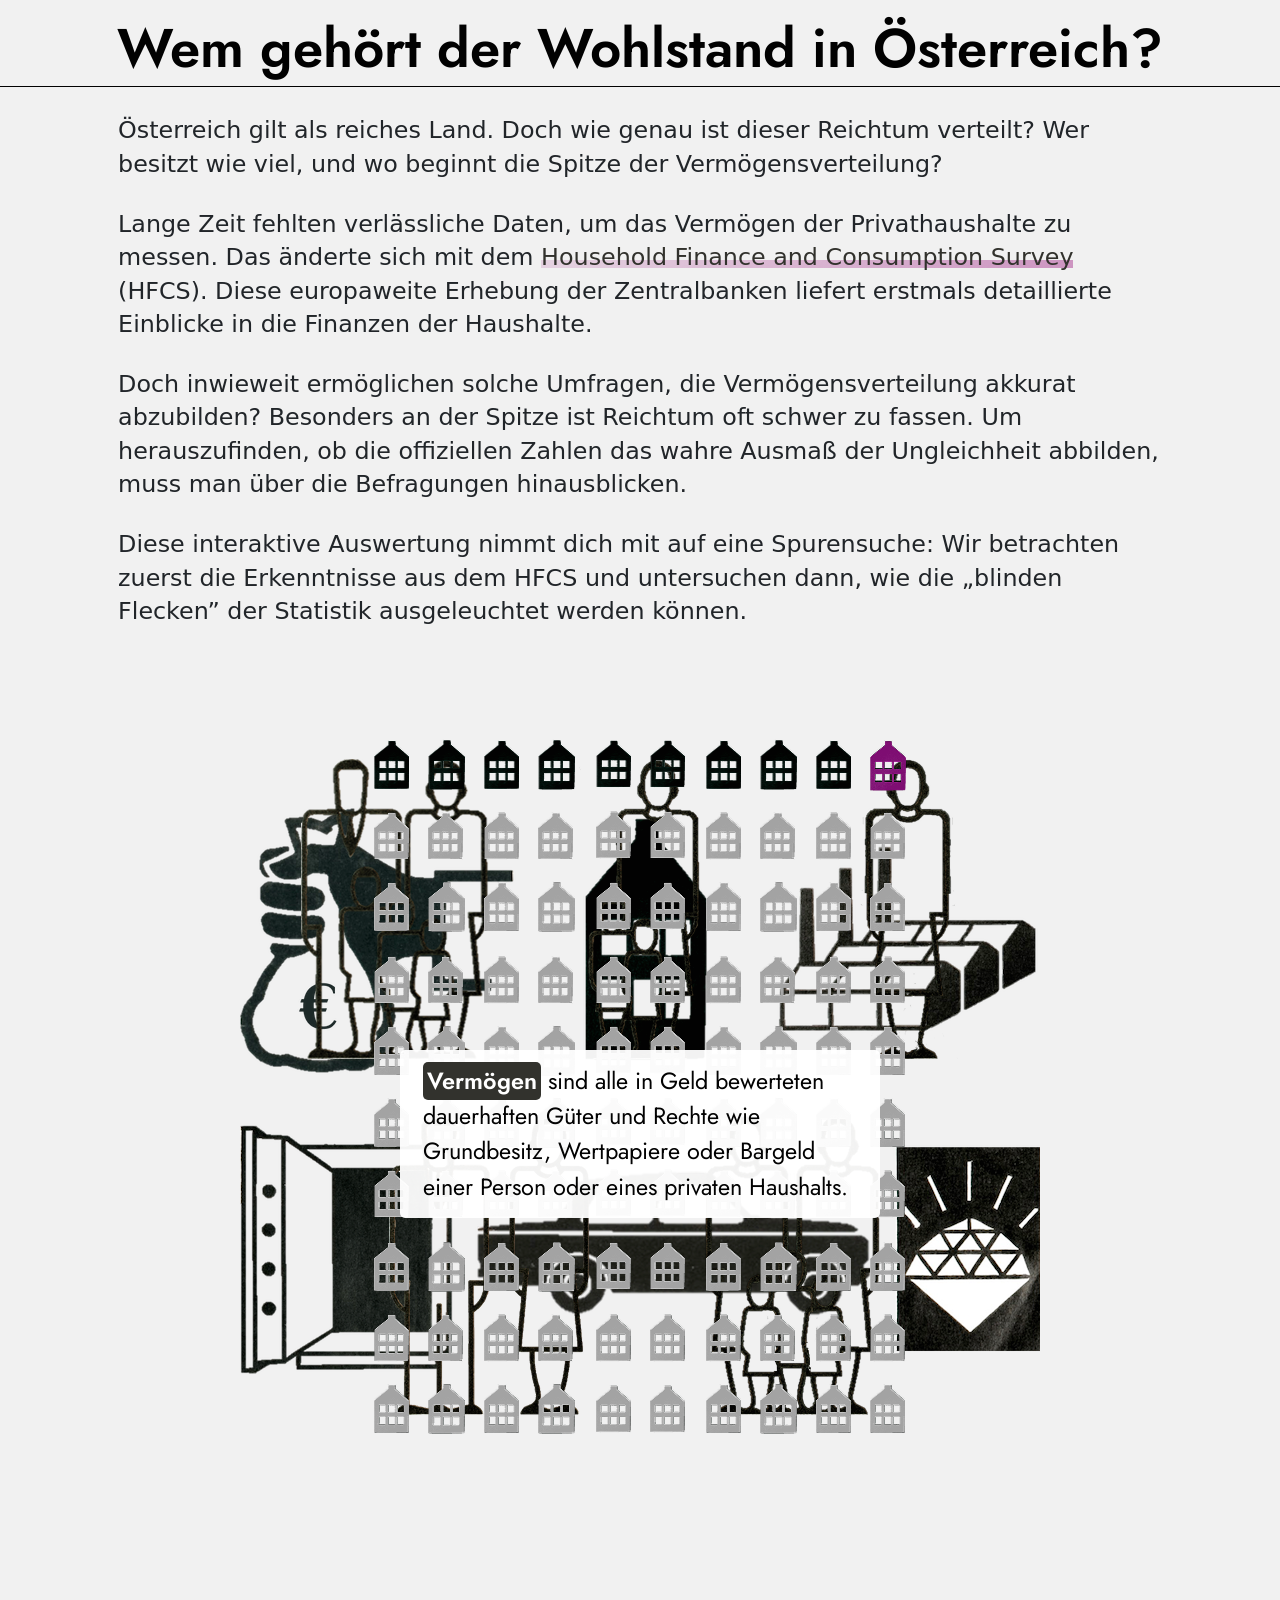
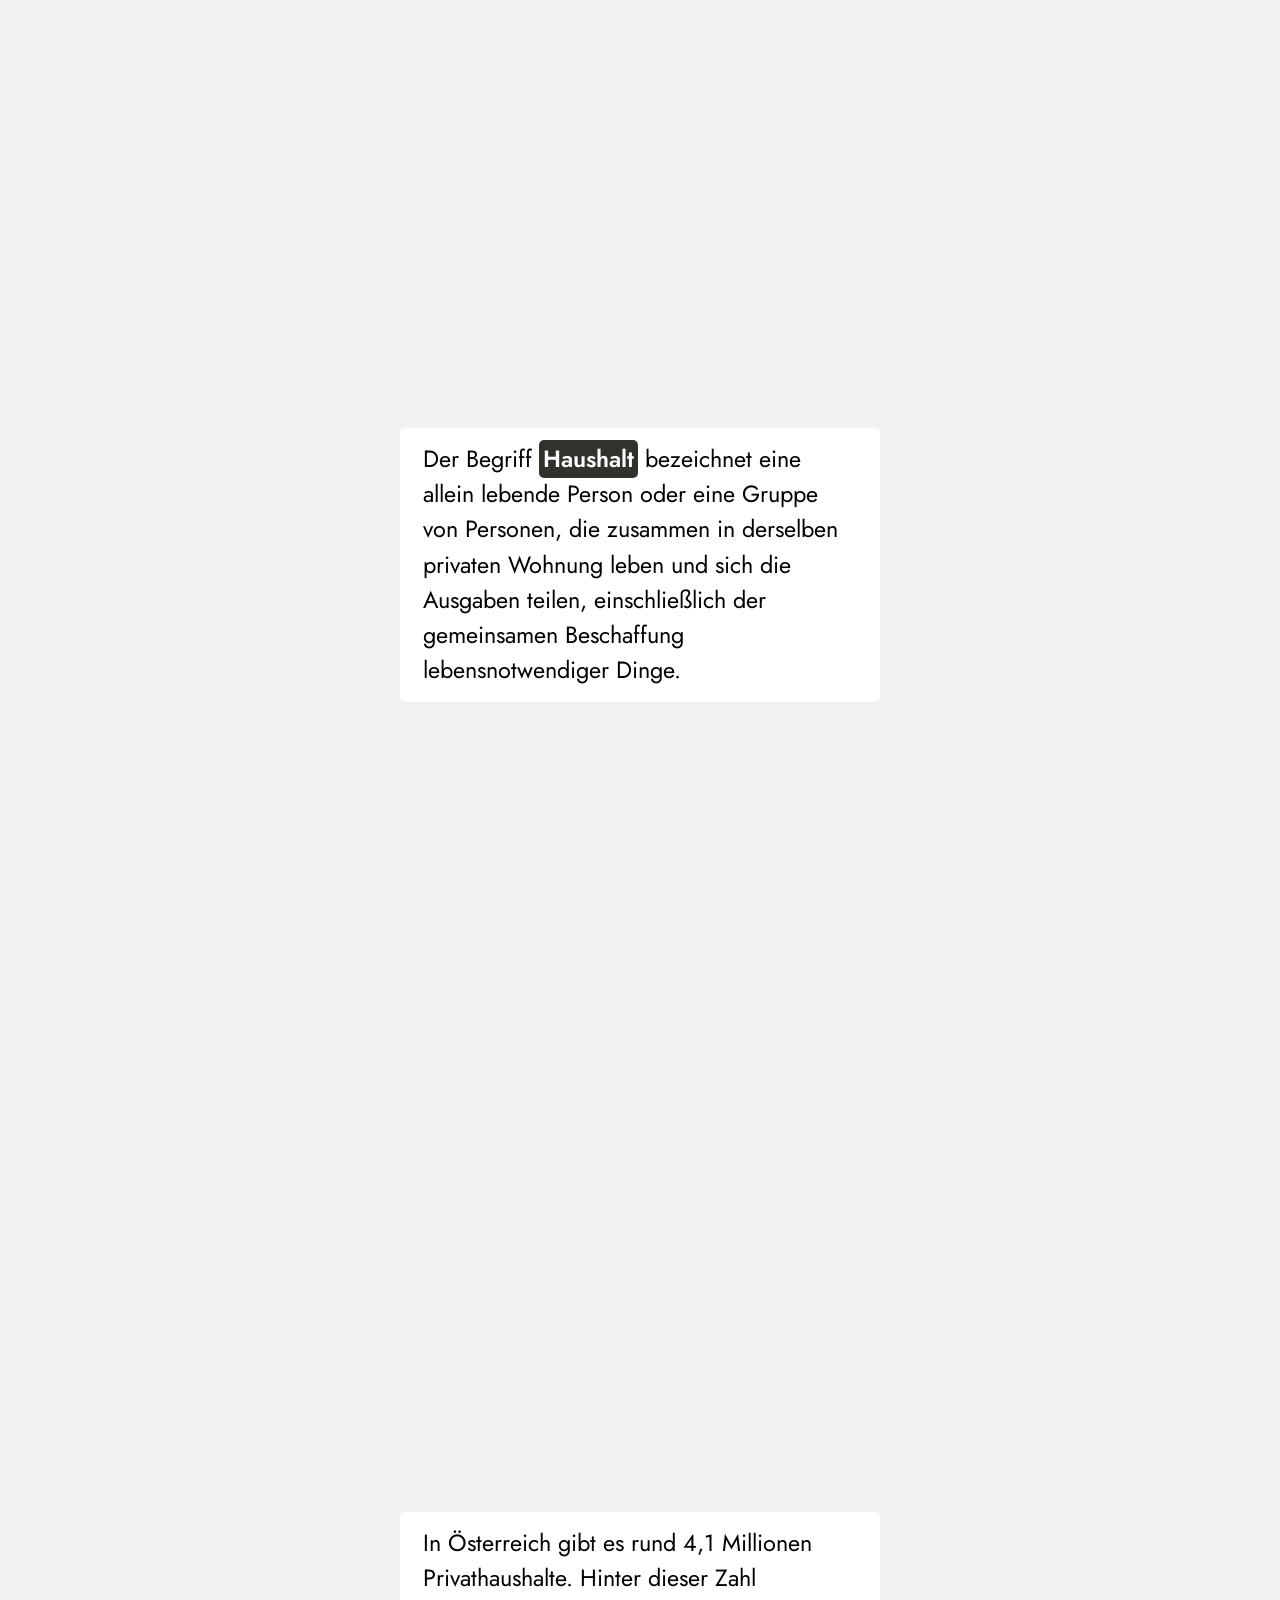
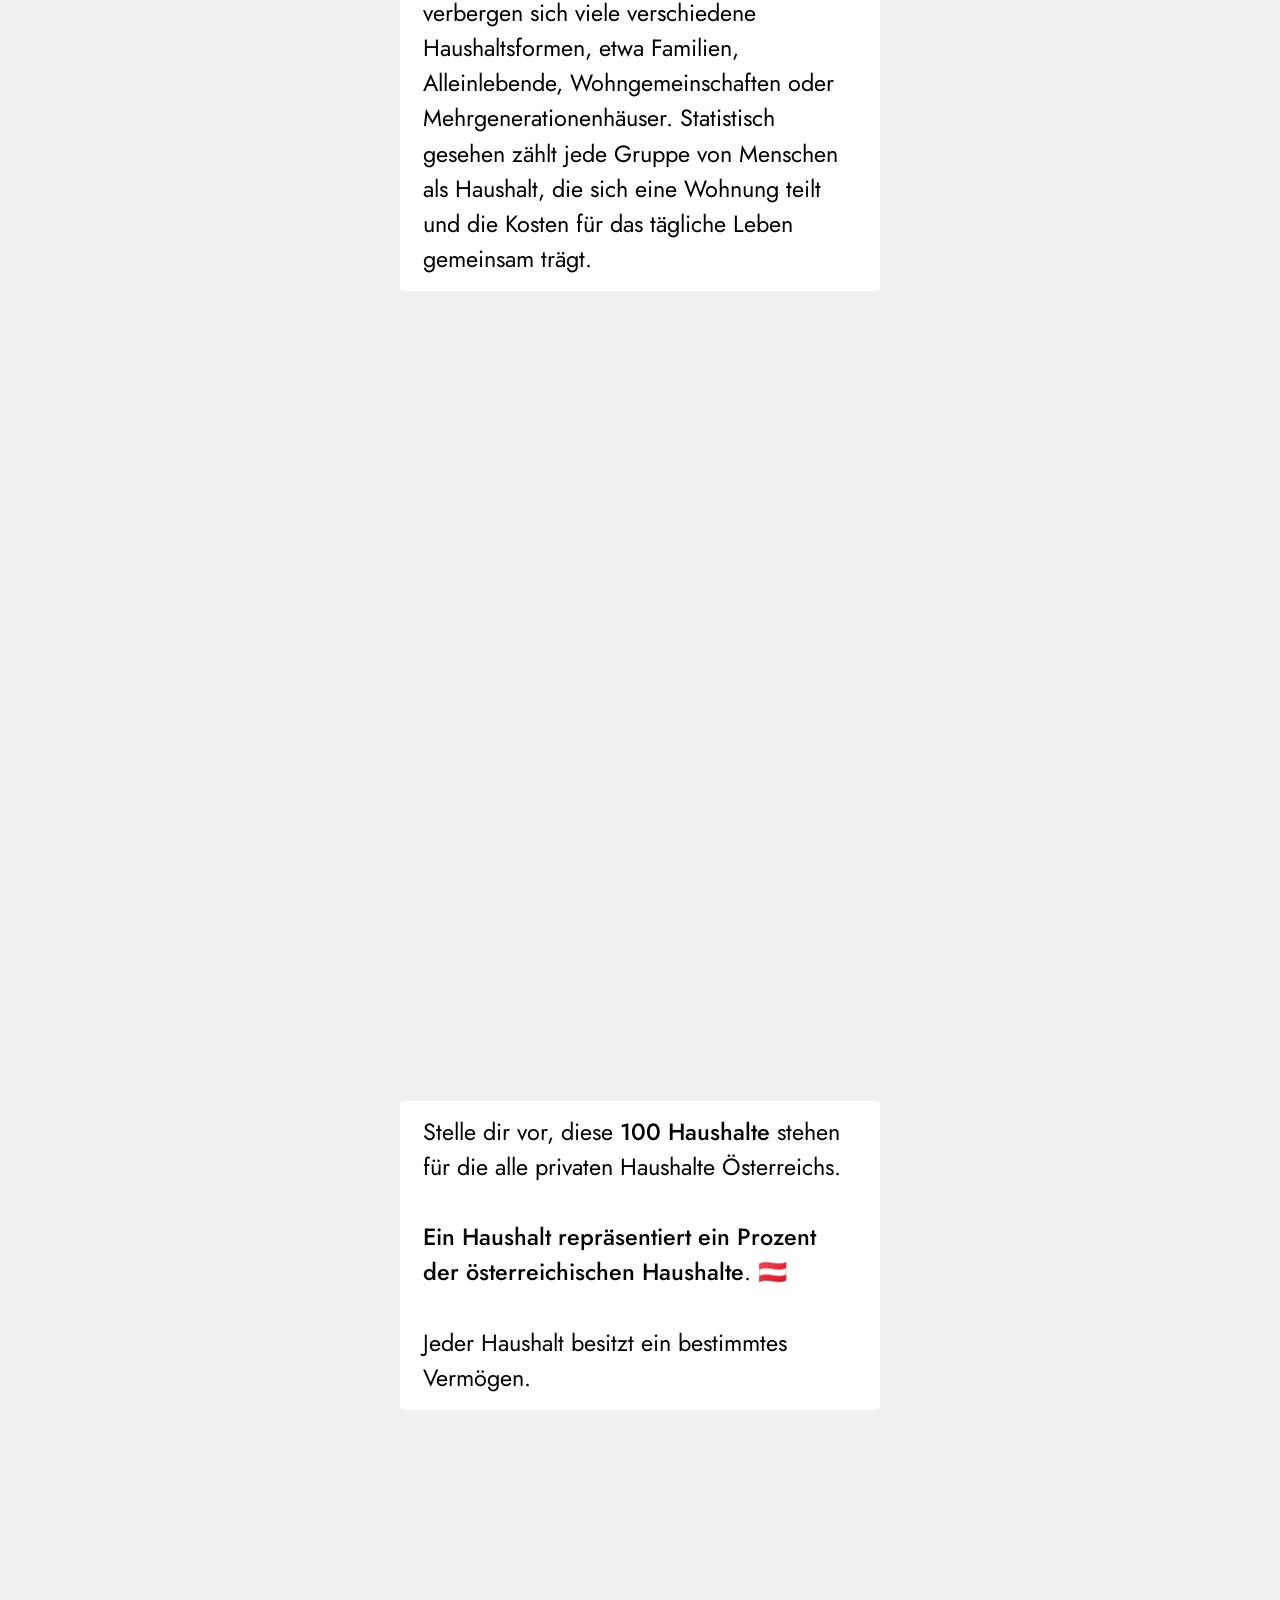
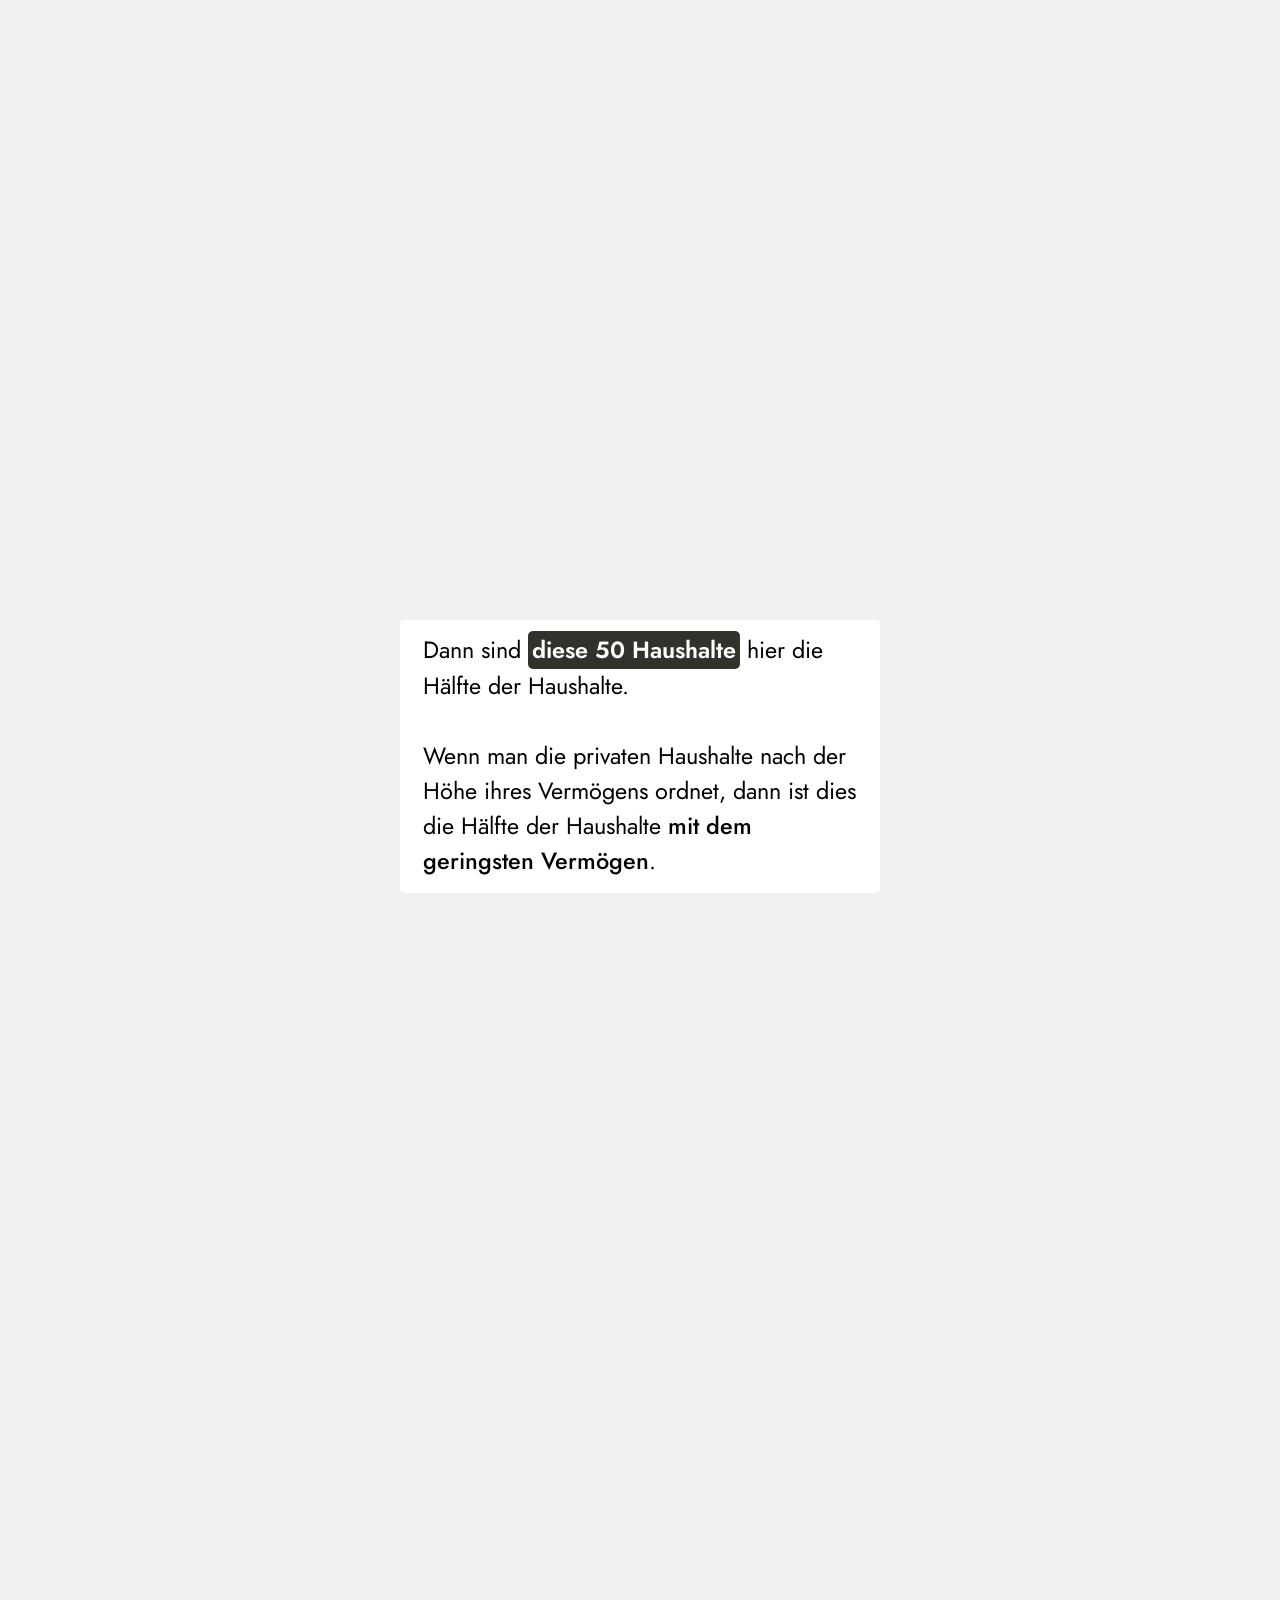
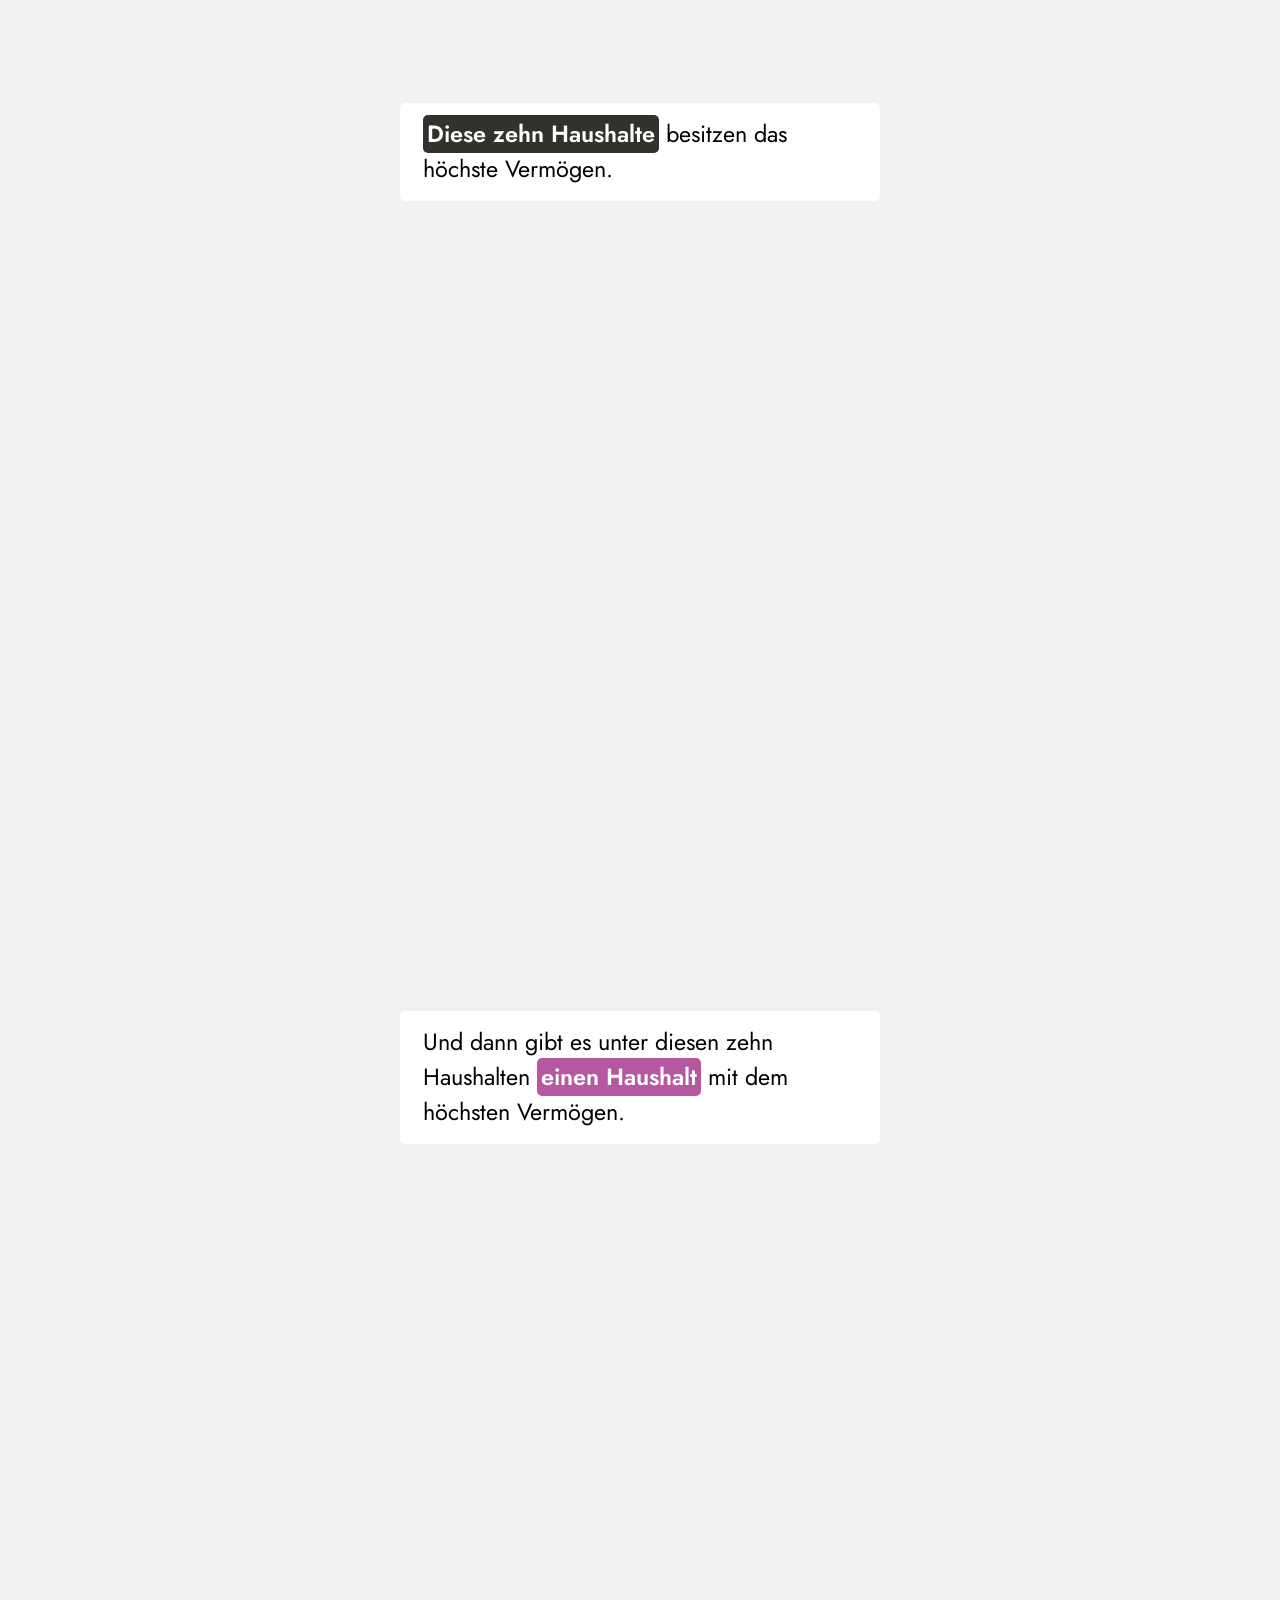
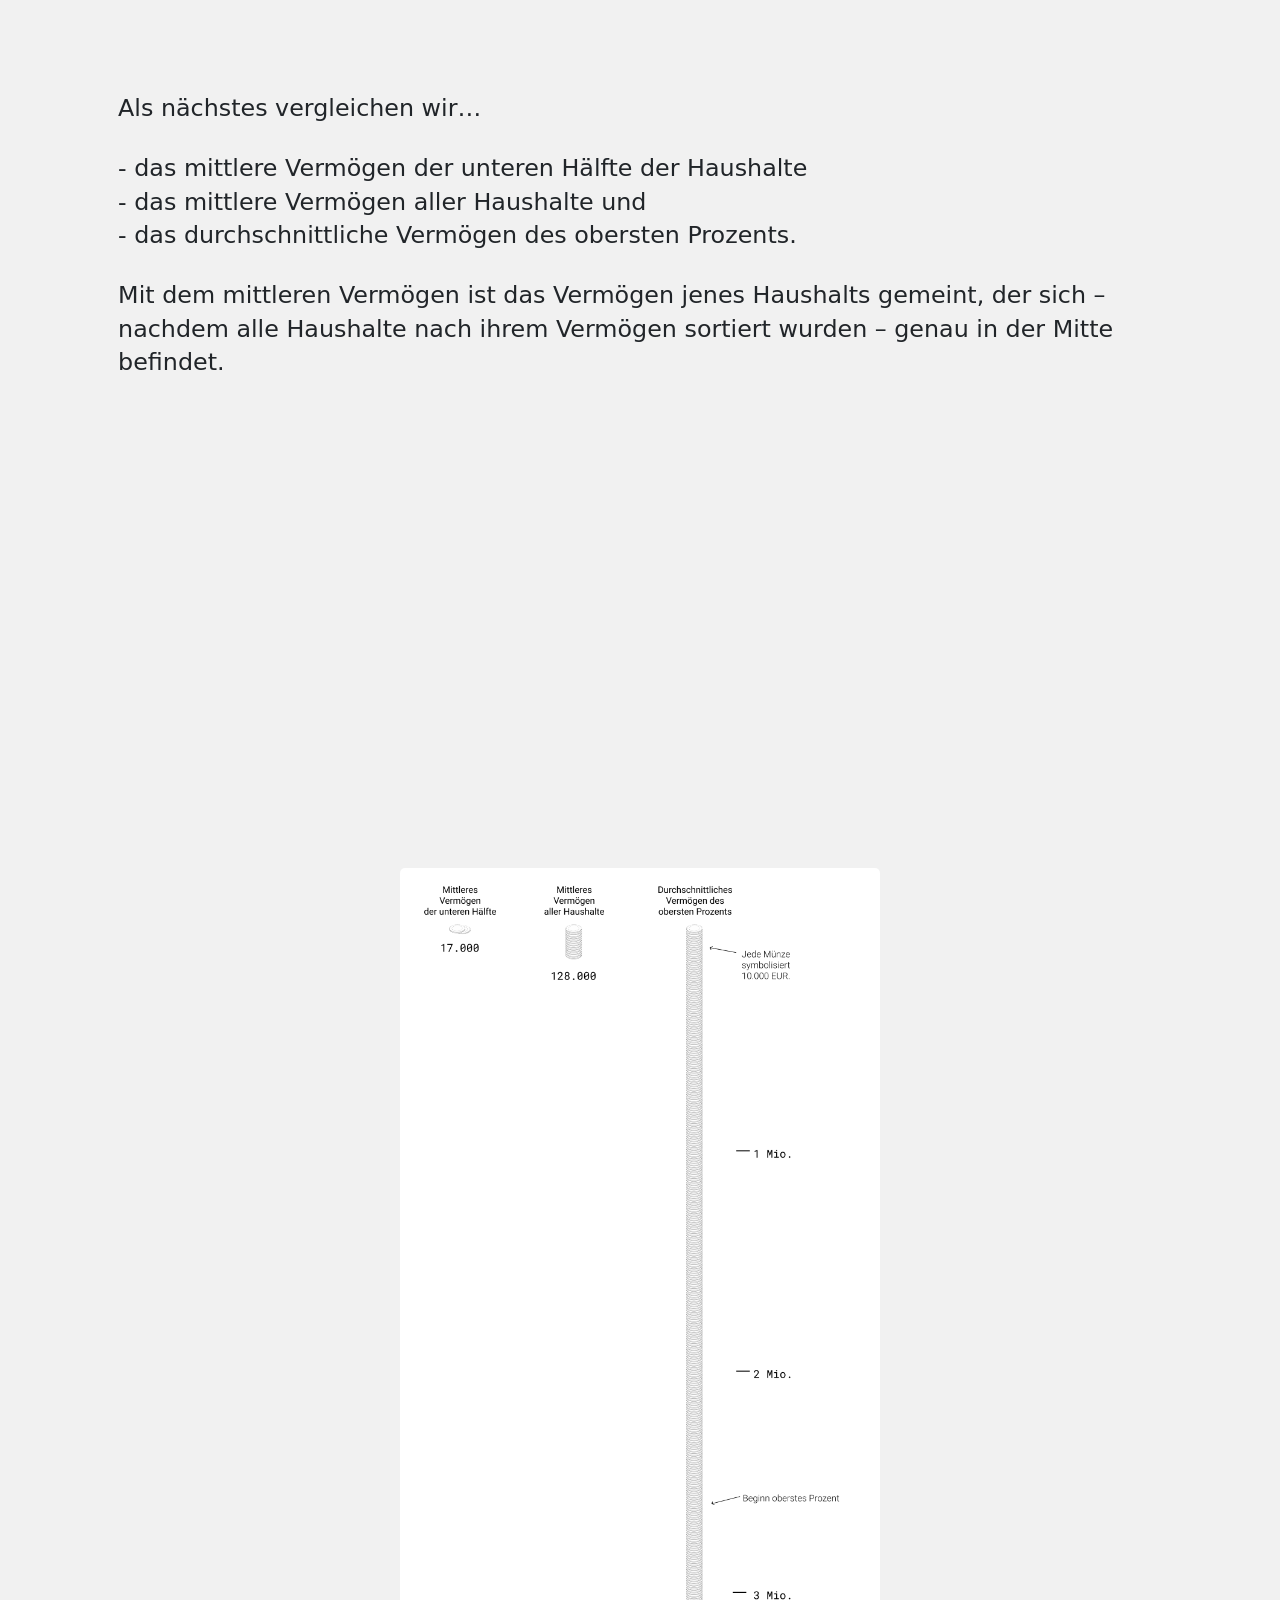
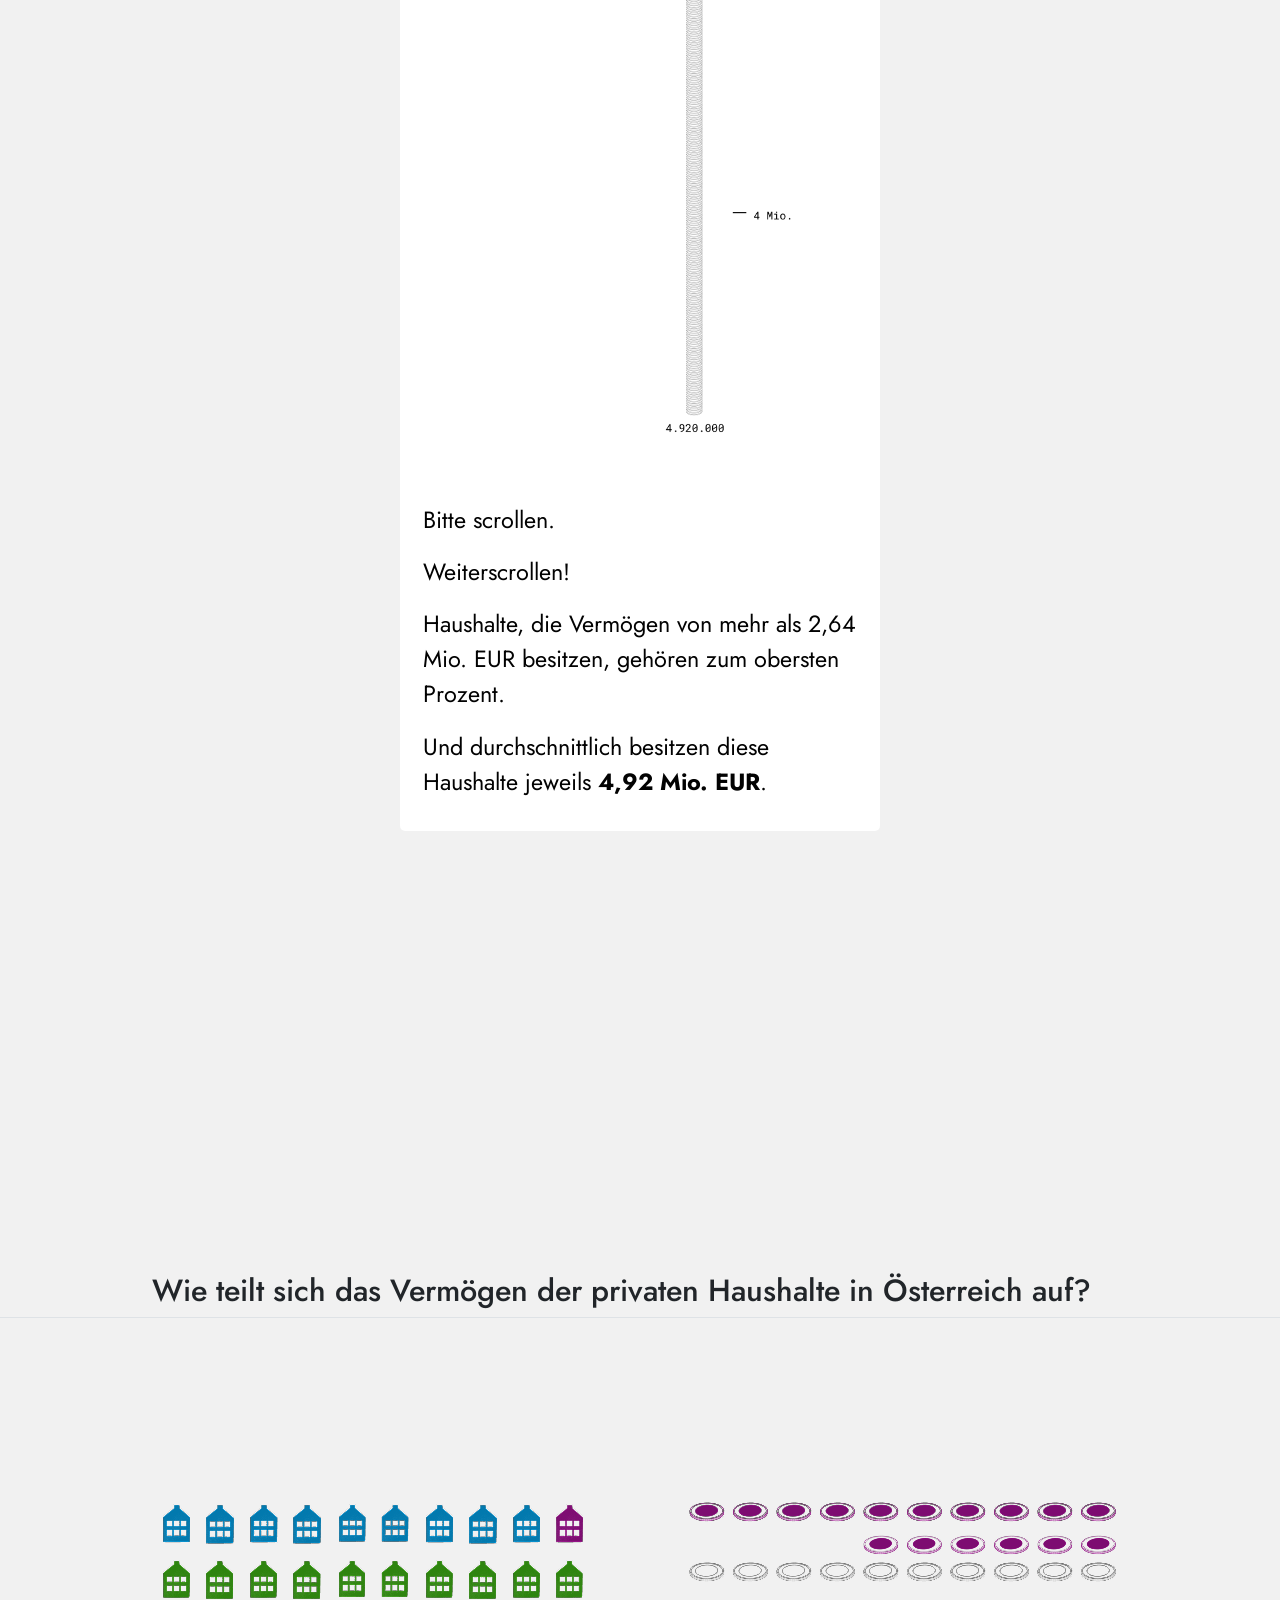
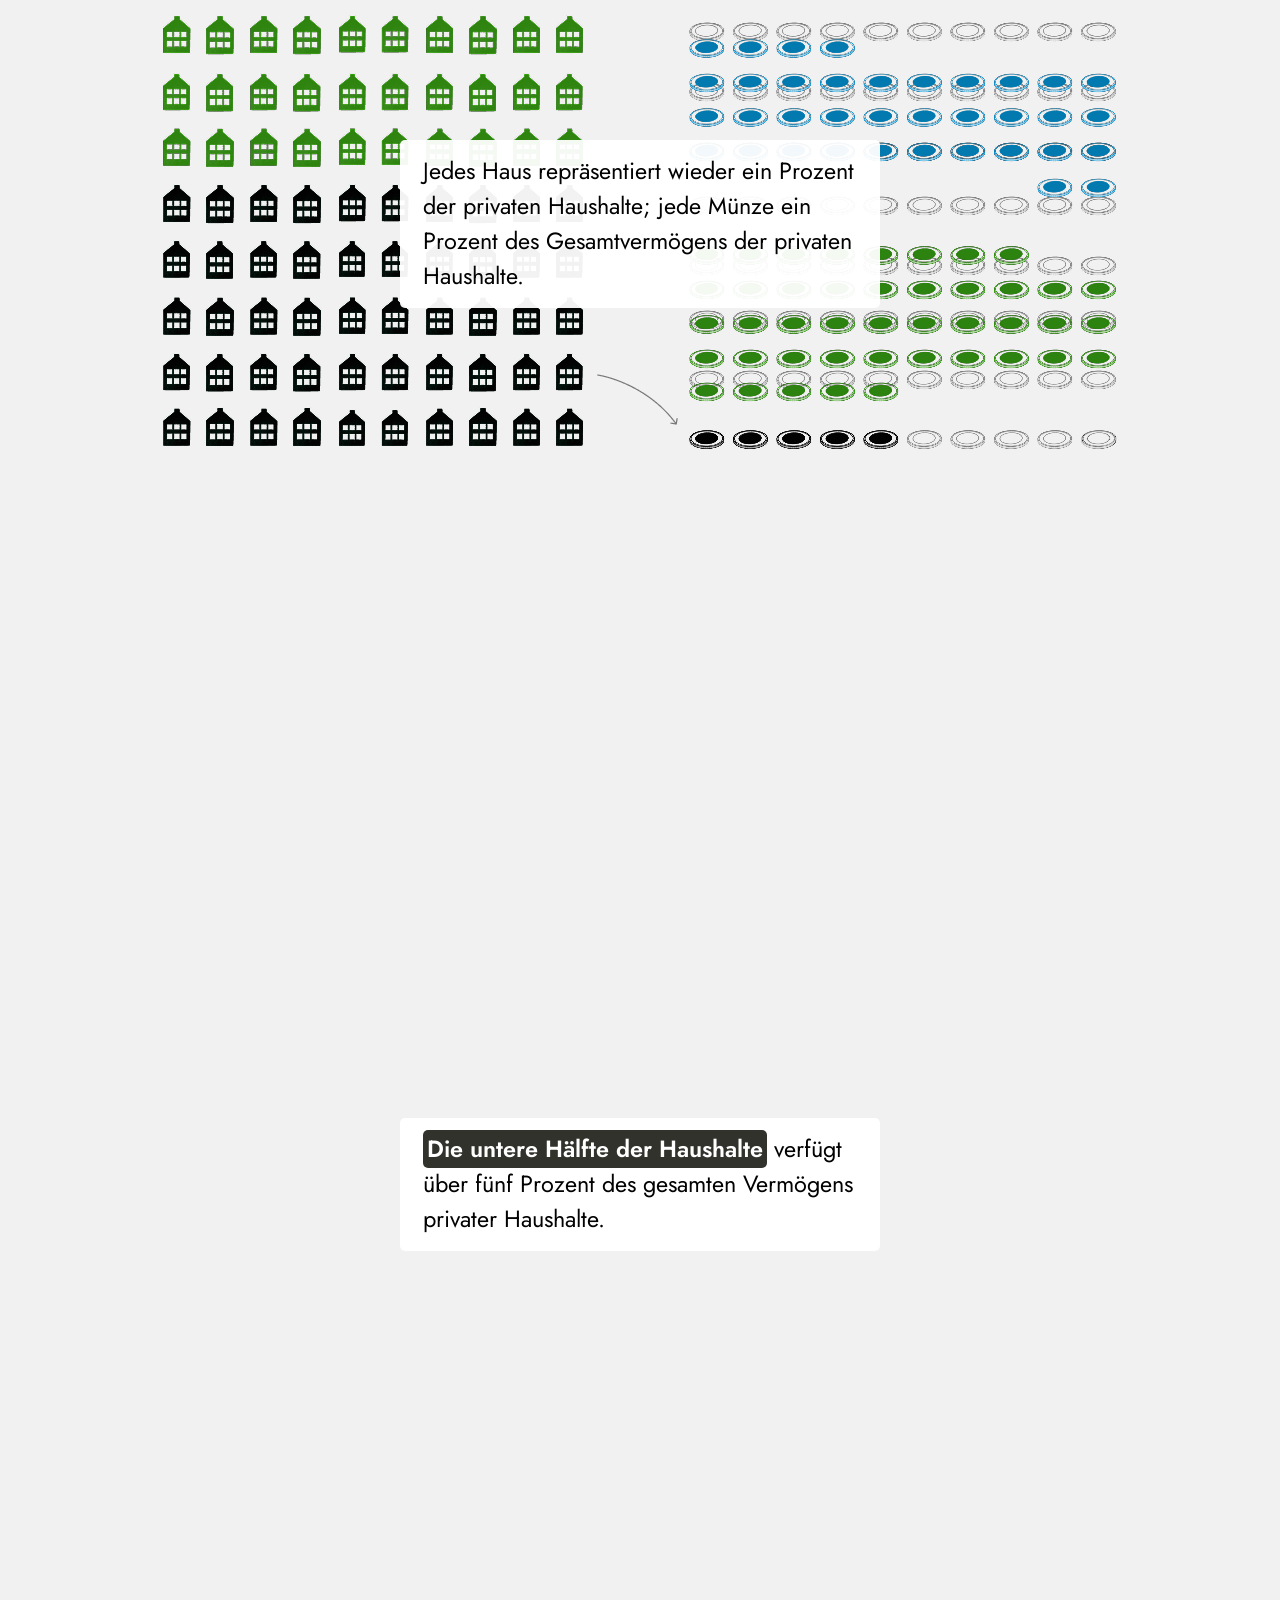
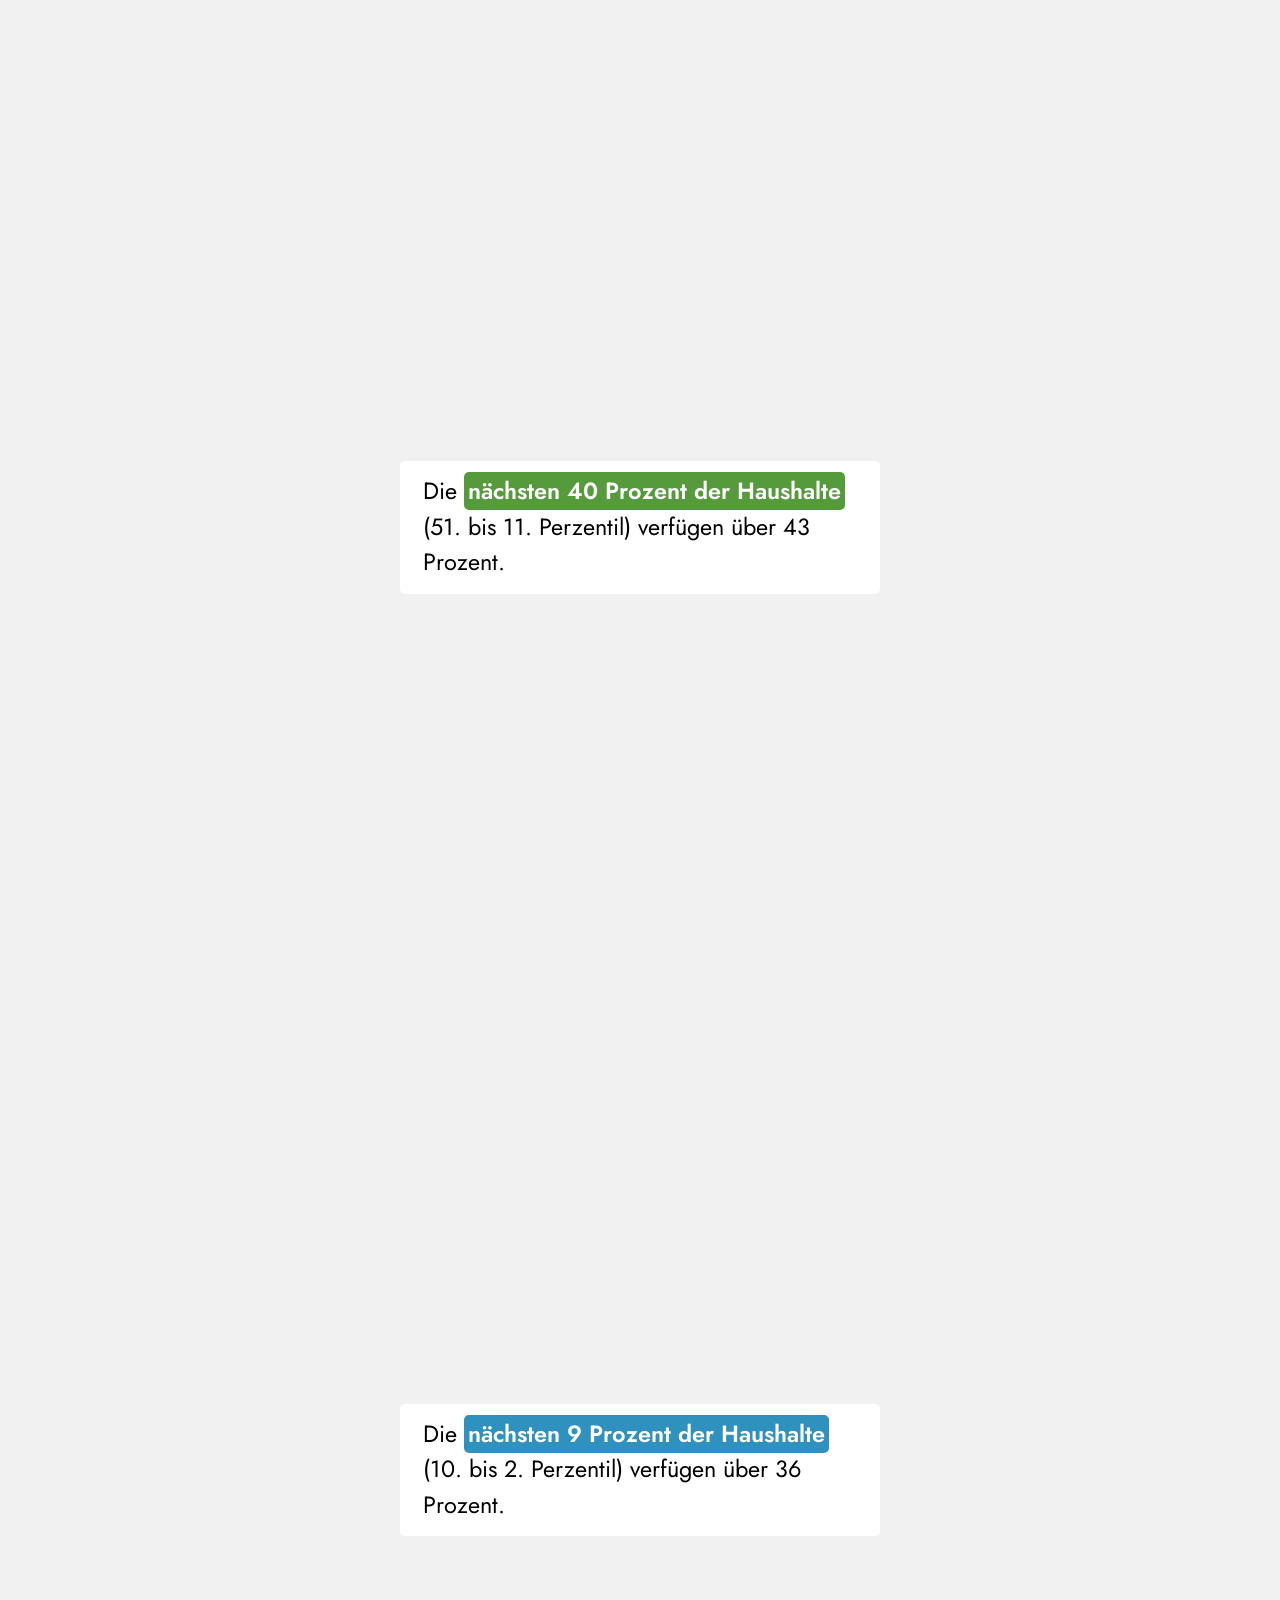
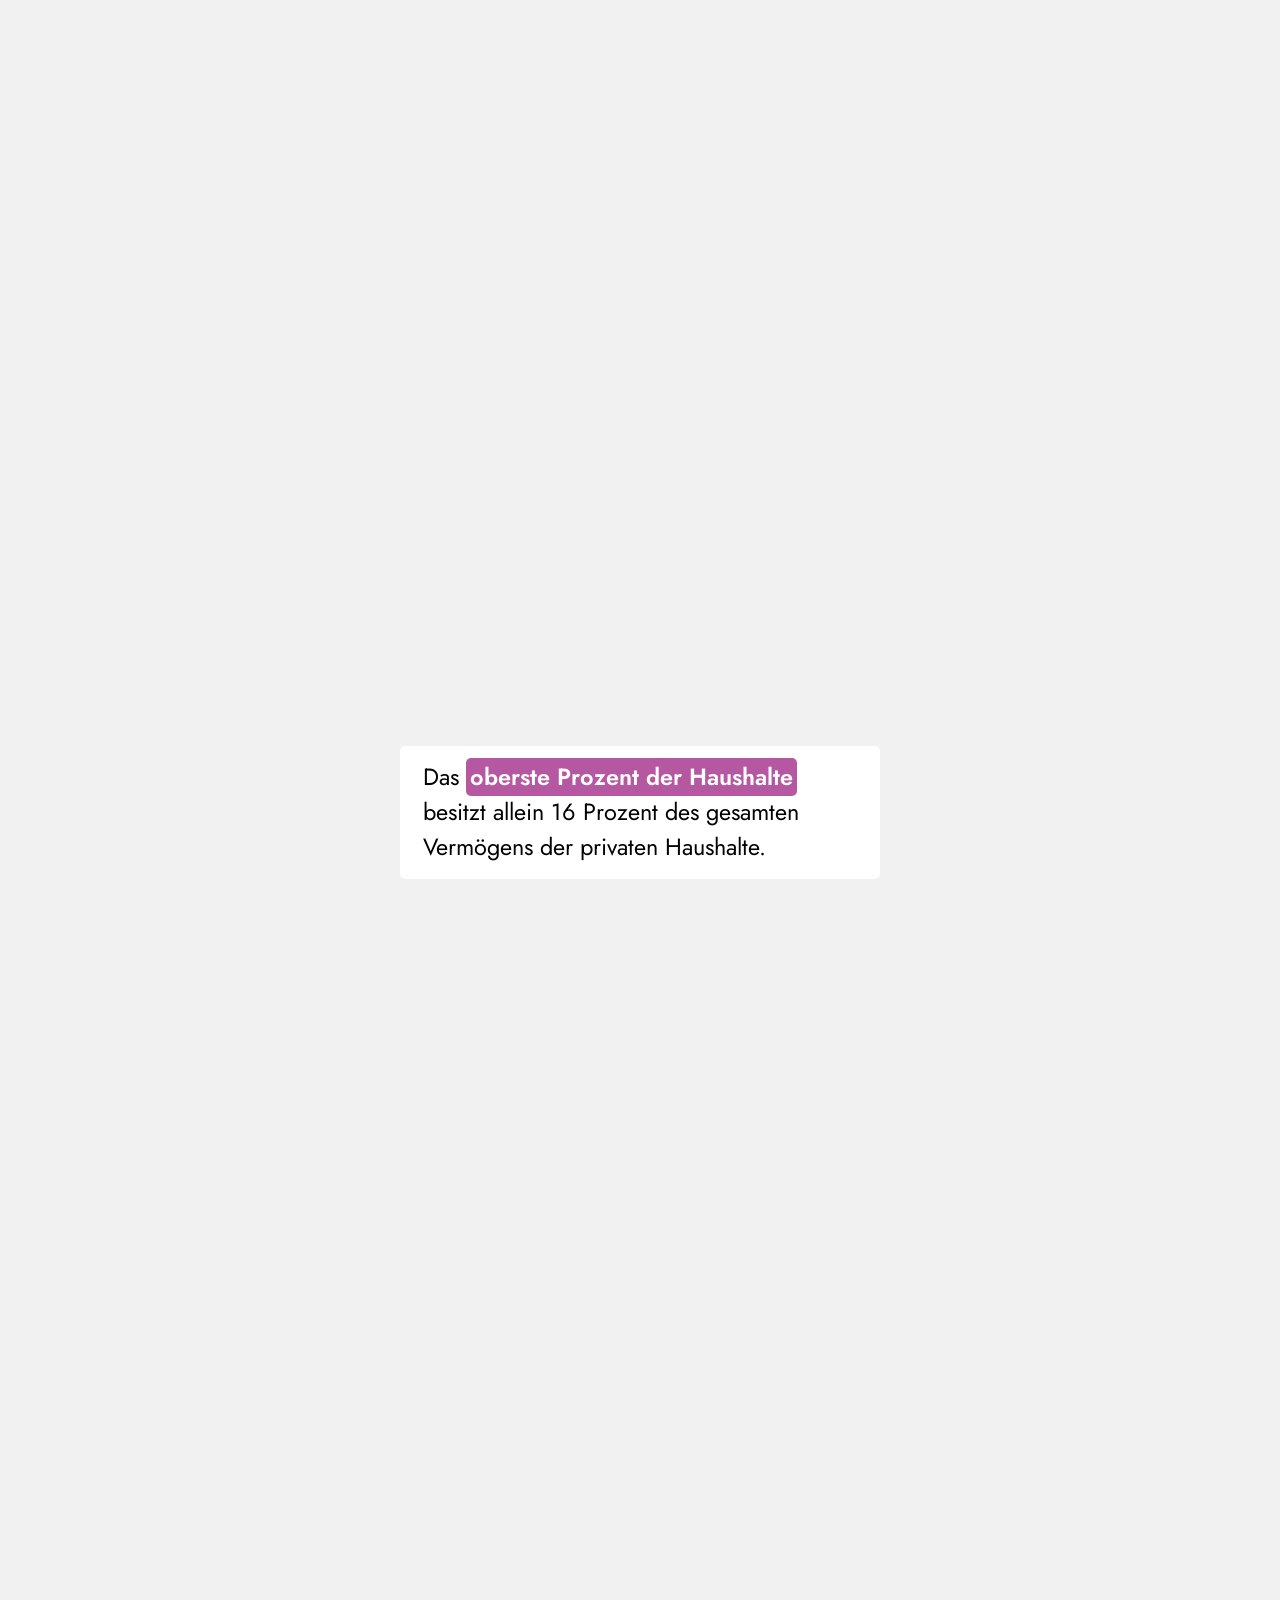
==== neurath.html @ 6507f8d2 "Separates div" ====
<!DOCTYPE html>
<html xmlns="http://www.w3.org/1999/xhtml" lang="en" xml:lang="en"><head>

<meta charset="utf-8">
<meta name="generator" content="quarto-1.4.555">

<meta name="viewport" content="width=device-width, initial-scale=1.0, user-scalable=yes">


<title>Wem gehört der Wohlstand in Österreich?</title>
<style>
code{white-space: pre-wrap;}
span.smallcaps{font-variant: small-caps;}
div.columns{display: flex; gap: min(4vw, 1.5em);}
div.column{flex: auto; overflow-x: auto;}
div.hanging-indent{margin-left: 1.5em; text-indent: -1.5em;}
ul.task-list{list-style: none;}
ul.task-list li input[type="checkbox"] {
  width: 0.8em;
  margin: 0 0.8em 0.2em -1em; /* quarto-specific, see https://github.com/quarto-dev/quarto-cli/issues/4556 */ 
  vertical-align: middle;
}
</style>


<script src="neurath_files/libs/clipboard/clipboard.min.js"></script>
<script src="neurath_files/libs/quarto-html/quarto.js"></script>
<script src="neurath_files/libs/quarto-html/popper.min.js"></script>
<script src="neurath_files/libs/quarto-html/tippy.umd.min.js"></script>
<script src="neurath_files/libs/quarto-html/anchor.min.js"></script>
<link href="neurath_files/libs/quarto-html/tippy.css" rel="stylesheet">
<link href="neurath_files/libs/quarto-html/quarto-syntax-highlighting.css" rel="stylesheet" id="quarto-text-highlighting-styles">
<script src="neurath_files/libs/bootstrap/bootstrap.min.js"></script>
<link href="neurath_files/libs/bootstrap/bootstrap-icons.css" rel="stylesheet">
<link href="neurath_files/libs/bootstrap/bootstrap.min.css" rel="stylesheet" id="quarto-bootstrap" data-mode="light">
<script src="neurath_files/libs/quarto-contrib/intersection-observer-polyfill-1.0.0/intersection-observer.js"></script>
<script src="neurath_files/libs/quarto-contrib/scrollama-3.2.0/scrollama.min.js"></script>
<script src="neurath_files/libs/quarto-contrib/closeread-0.1.0/closeread.js"></script>
<meta cr-debug-mode="false">
<meta cr-remove-header-space="false">


<link rel="stylesheet" href="_extensions/qmd-lab/closeread/closeread.css">
<link rel="stylesheet" href="css/styles.css">
<link rel="stylesheet" href="css/jost.css">
</head>

<body>

<div id="quarto-content" class="page-columns page-rows-contents page-layout-full">

<main class="content column-page" id="quarto-document-content">
      <!-- user-provided yaml closeread style options -->
      <style>
        :root {
          --cr-narrative-background-color-overlay: #FFFFFFF2;
--cr-narrative-border-radius: 5px;
--cr-narrative-text-color-overlay: black;
--cr-narrative-font-family: Jost;
--cr-section-background-color: #F1F1F1;
        }
      </style>
    

<header id="title-block-header" class="quarto-title-block default">
<div class="quarto-title">
<h1 class="title">Wem gehört der Wohlstand in Österreich?</h1>
</div>



<div class="quarto-title-meta column-page">

    
  
    
  </div>
  


</header>


<p>Österreich gilt als reiches Land. Doch wie genau ist dieser Reichtum verteilt? Wer besitzt wie viel, und wo beginnt die Spitze der Vermögensverteilung?</p>
<p>Lange Zeit fehlten verlässliche Daten, um das Vermögen der Privathaushalte zu messen. Das änderte sich mit dem <a href="https://www.ecb.europa.eu/pub/research-networks/html/hfcn_faq_2021_wave.en.html" target="_new">Household Finance and Consumption Survey</a> (HFCS). Diese europaweite Erhebung der Zentralbanken liefert erstmals detaillierte Einblicke in die Finanzen der Haushalte.</p>
<p>Doch inwieweit ermöglichen solche Umfragen, die Vermögensverteilung akkurat abzubilden? Besonders an der Spitze ist Reichtum oft schwer zu fassen. Um herauszufinden, ob die offiziellen Zahlen das wahre Ausmaß der Ungleichheit abbilden, muss man über die Befragungen hinausblicken.</p>
<p>Diese interaktive Auswertung nimmt dich mit auf eine Spurensuche: Wir betrachten zuerst die Erkenntnisse aus dem HFCS und untersuchen dann, wie die „blinden Flecken” der Statistik ausgeleuchtet werden können.</p>
<div class="cr-section cr-column-screen overlay-center">
<div class="narrative-col">
<div class="trigger new-trigger" data-focus-on="cr-vermoegen">
<div class="narrative">
<p><span class="highlighted-text">Vermögen</span> sind alle in Geld bewerteten dauerhaften Güter und Rechte wie Grundbesitz, Wertpapiere oder Bargeld einer Person oder eines privaten Haushalts.</p>
</div>
</div>
<div class="trigger new-trigger" data-focus-on="cr-haushalte">
<div class="narrative">
<p>Der Begriff <span class="highlighted-text">Haushalt</span> bezeichnet eine allein lebende Person oder eine Gruppe von Personen, die zusammen in derselben privaten Wohnung leben und sich die Ausgaben teilen, einschließlich der gemeinsamen Beschaffung lebensnotwendiger Dinge.</p>
</div>
</div>
<div class="trigger">
<div class="narrative">
<p>In Österreich gibt es rund 4,1 Millionen Privathaushalte. Hinter dieser Zahl verbergen sich viele verschiedene Haushaltsformen, etwa Familien, Alleinlebende, Wohngemeinschaften oder Mehrgenerationenhäuser. Statistisch gesehen zählt jede Gruppe von Menschen als Haushalt, die sich eine Wohnung teilt und die Kosten für das tägliche Leben gemeinsam trägt.</p>
</div>
</div>
<div class="trigger new-trigger" data-focus-on="cr-100-haushalte">
<div class="narrative">
<p>Stelle dir vor, diese <em>100 Haushalte</em> stehen für die alle privaten Haushalte Österreichs. <br><br><em>Ein Haushalt repräsentiert ein Prozent der österreichischen Haushalte</em>. 🇦🇹 <br><br>Jeder Haushalt besitzt ein bestimmtes Vermögen.</p>
</div>
</div>
<div class="trigger new-trigger" data-focus-on="cr-100-haushalte-untere50">
<div class="narrative">
<p>Dann sind <span class="highlighted-text">diese 50 Haushalte</span> hier die Hälfte der Haushalte.<br><br>Wenn man die privaten Haushalte nach der Höhe ihres Vermögens ordnet, dann ist dies die Hälfte der Haushalte <em>mit dem geringsten Vermögen</em>.</p>
</div>
</div>
<div class="trigger new-trigger" data-focus-on="cr-100-haushalte-top10">
<div class="narrative">
<p><span class="highlighted-text">Diese zehn Haushalte</span> besitzen das höchste Vermögen.</p>
</div>
</div>
<div class="trigger new-trigger" data-focus-on="cr-100-haushalte-top1">
<div class="narrative">
<p>Und dann gibt es unter diesen zehn Haushalten <span class="highlighted-text highlighted-text-purple">einen Haushalt</span> mit dem höchsten Vermögen.</p>
</div>
</div>
</div>
<div class="sticky-col">
<div class="sticky-col-stack">
<div id="cr-vermoegen" class="sticky">
<p><img src="media/vermoegen-klein.png" class="img-fluid"></p>
</div>
<div id="cr-haushalte" class="sticky">
<p><img src="media/haushalte.png" class="img-fluid"></p>
</div>
<div id="cr-100-haushalte" class="sticky">
<p><img src="media/haushalte-100-grau.png" class="img-fluid"></p>
</div>
<div id="cr-100-haushalte-untere50" class="sticky">
<p><img src="media/haushalte-100-untere50.png" class="img-fluid"></p>
</div>
<div id="cr-100-haushalte-top10" class="sticky">
<p><img src="media/haushalte-100-top10.png" class="img-fluid"></p>
</div>
<div id="cr-100-haushalte-top1" class="sticky">
<p><img src="media/haushalte-100-top1.png" class="img-fluid"></p>
</div>
</div>
</div>
</div>
<p><br><br><br><br> Als nächstes vergleichen wir…</p>
<p>- das mittlere Vermögen der <em>unteren Hälfte</em> der Haushalte<br> - das mittlere Vermögen <em>aller Haushalte</em> und<br> - das durchschnittliche Vermögen des <em>obersten Prozents</em>.<br></p>
<p>Mit dem mittleren Vermögen ist das Vermögen jenes Haushalts gemeint, der sich – nachdem alle Haushalte nach ihrem Vermögen sortiert wurden – genau in der Mitte befindet. <br><br><br></p>
<div class="cr-section cr-column-screen overlay-center">
<div class="narrative-col">
<div class="trigger">
<div class="hide-mobile narrative">
<div id="cr-vermoegen-vergleich-1">
<p><img src="media/vermoegen-vergleich-1.png" class="img-fluid"></p>
</div>
<div data-focus-on="cr-vermoegen-vergleich-1">
<p>Bitte scrollen.</p>
</div>
<div data-focus-on="cr-vermoegen-vergleich-1" data-pan-to="0%,-20%">
<p>Weiterscrollen!</p>
</div>
<div data-focus-on="cr-vermoegen-vergleich-1" data-pan-to="0%,-40%">
<p>Haushalte, die Vermögen von mehr als 2,64 Mio. EUR besitzen, gehören zum obersten Prozent.</p>
</div>
<div data-focus-on="cr-vermoegen-vergleich-1" data-pan-to="0%,-80%">
<p>Und durchschnittlich besitzen diese Haushalte jeweils <strong>4,92 Mio. EUR</strong>.</p>
</div>
</div>
</div>
</div>
<div class="sticky-col">
<div class="sticky-col-stack">

</div>
</div>
</div>
<section id="wie-teilt-sich-das-vermögen-der-privaten-haushalte-in-österreich-auf" class="level2">
<h2 class="anchored" data-anchor-id="wie-teilt-sich-das-vermögen-der-privaten-haushalte-in-österreich-auf">Wie teilt sich das Vermögen der privaten Haushalte in Österreich auf?</h2>
<div class="cr-section cr-column-screen overlay-center">
<div class="narrative-col">
<div class="trigger new-trigger" data-focus-on="cr-haushalte-vermoegen-start">
<div class="narrative">
<p>Jedes Haus repräsentiert wieder ein Prozent der privaten Haushalte; jede Münze ein Prozent des Gesamtvermögens der privaten Haushalte.</p>
</div>
</div>
<div class="trigger new-trigger" data-focus-on="cr-haushalte-vermoegen-untere50">
<div class="narrative">
<p><span class="highlighted-text">Die untere Hälfte der Haushalte</span> verfügt über fünf Prozent des gesamten Vermögens privater Haushalte.</p>
</div>
</div>
<div class="trigger new-trigger" data-focus-on="cr-haushalte-vermoegen-50bis11">
<div class="narrative">
<p>Die <span class="highlighted-text highlighted-text-green">nächsten 40 Prozent der Haushalte</span> (51. bis 11. Perzentil) verfügen über 43 Prozent.</p>
</div>
</div>
<div class="trigger new-trigger" data-focus-on="cr-haushalte-vermoegen-10bis2">
<div class="narrative">
<p>Die <span class="highlighted-text highlighted-text-blue">nächsten 9 Prozent der Haushalte</span> (10. bis 2. Perzentil) verfügen über 36 Prozent.</p>
</div>
</div>
<div class="trigger new-trigger" data-focus-on="cr-haushalte-vermoegen-top1">
<div class="narrative">
<p>Das <span class="highlighted-text highlighted-text-purple">oberste Prozent der Haushalte</span> besitzt allein 16 Prozent des gesamten Vermögens der privaten Haushalte.</p>
</div>
</div>
<div class="trigger">
<div class="narrative">
<p>Die Tatsache, dass das <span class="highlighted-text highlighted-text-purple">oberste Prozent der Haushalte</span> 16 Prozent des Vermögens aller privaten Haushalte besitzt, während die untere Hälfte der Haushalte zusammen lediglich über rund fünf Prozent verfügt, verdeutlicht die Ungleichheit der Privatvermögen in Österreich.</p>
</div>
</div>
<div class="trigger new-trigger" data-focus-on="cr-haushalte-vermoegen-top1-10">
<div class="narrative">
<p>Die <span class="highlighted-text-gradient-purple-blue">obersten zehn Prozent der Haushalte</span> verfügen sogar insgesamt über mehr als die Hälfte (52 Prozent) der gesamten Vermögen.</p>
</div>
</div>
<div class="trigger new-trigger" data-focus-on="cr-haushalte-vermoegen-untere90">
<div class="narrative">
<p><span class="highlighted-text-gradient-green-black"> 90 Prozent der Haushalte</span> teilen sich die andere Hälfte des Gesamtvermögens.</p>
</div>
</div>
<div class="trigger">
<div class="narrative">
<p><em>Aber:</em> Diese Zahlen erzählen nicht die ganze Geschichte. Es gibt ein systematisches Problem:</p>
</div>
</div>
<div class="trigger">
<div class="narrative">
<p>Große Unternehmensbeteiligungen, Stiftungsvermögen und hohe Privatvermögen werden in Haushaltsbefragungen häufig nur unvollständig erfasst.</p>
</div>
</div>
<div class="trigger">
<div class="narrative">
<p>Wer wirklich reich ist, wird von Zufallsstichproben oft schlicht nicht erfasst. Solche Befragungen <em>unterschätzen</em> die Höhe der Vermögen besonders reicher Haushalte - und somit auch die Konzentration von Vermögen an der Spitze der Verteilung.</p>
</div>
</div>
</div>
<div class="sticky-col">
<div class="sticky-col-stack">
<div id="cr-haushalte-vermoegen-start" class="sticky">
<p><img src="media/haushalte-vermoegen-start.png" class="img-fluid"></p>
</div>
<div id="cr-haushalte-vermoegen-untere50" class="sticky">
<p><img src="media/haushalte-vermoegen-untere50.png" class="img-fluid"></p>
</div>
<div id="cr-haushalte-vermoegen-50bis11" class="sticky">
<p><img src="media/haushalte-vermoegen-50bis11.png" class="img-fluid"></p>
</div>
<div id="cr-haushalte-vermoegen-10bis2" class="sticky">
<p><img src="media/haushalte-vermoegen-10bis2.png" class="img-fluid"></p>
</div>
<div id="cr-haushalte-vermoegen-top1" class="sticky">
<p><img src="media/haushalte-vermoegen-top1.png" class="img-fluid"></p>
</div>
<div id="cr-haushalte-vermoegen-top1-10" class="sticky">
<p><img src="media/haushalte-vermoegen-top1-10.png" class="img-fluid"></p>
</div>
<div id="cr-haushalte-vermoegen-untere90" class="sticky">
<p><img src="media/haushalte-vermoegen-untere90.png" class="img-fluid"></p>
</div>
</div>
</div>
</div>
</section>
<section id="was-sind-die-gründe-für-die-untererfassung-vermögender-haushalte" class="level2">
<h2 class="anchored" data-anchor-id="was-sind-die-gründe-für-die-untererfassung-vermögender-haushalte">Was sind die Gründe für die Untererfassung vermögender Haushalte?</h2>
<p>Für die HFCS-Erhebung wird eine Stichprobe von Haushalten in Österreich befragt. Eine ideale Stichprobe repräsentiert Haushalte verschiedener Gruppen gleichmäßig und erlaubt valide Aussagen über die Grundgesamtheit, also die privaten Haushalte in Österreich. <br><br> Beim HFCS sind jedoch wohlhabendere Haushalte unterrepräsentiert.</p>
<p>Es gibt drei Hauptgründe, warum das Gesamtvermögen und die Ungleichheit in einer Gesellschaft in Umfragen meist zu niedrig eingeschätzt werden:</p>
<div class="cr-section cr-column-screen overlay-center">
<div class="narrative-col">
<div class="trigger new-trigger" data-focus-on="cr-viele-haushalte-2-lila">
<div class="narrative">
<p><em>Nicht-Beobachtung:</em><br><br> <span class="highlighted-text highlighted-text-purple">Sehr vermögende Haushalte</span> sind sehr selten.</p>
</div>
</div>
<div class="trigger new-trigger" data-focus-on="cr-viele-haushalte-2-lila-stichprobe">
<div class="narrative">
<p>Bei einer <span class="highlighted-text highlighted-text-orange">zufälligen Stichprobe</span> ist die Chance daher sehr gering, dass überhaupt einer dieser wenigen Multimillionäre oder Milliardäre ausgewählt wird. Da ihre Vermögen in der Rechnung fehlen, wird das Gesamtvermögen eines Landes unterschätzt.</p>
</div>
</div>
<div class="trigger new-trigger" data-focus-on="cr-viele-haushalte-2-lila-stichprobe-verweigerung">
<div class="narrative">
<p><em>Systematische Antwortverweigerung:</em><br><br> Studien zeigen, dass besonders reiche Menschen seltener bereit sind, Auskunft über ihr Vermögen zu geben. Wenn aber gerade die Spitzenreiter die Antwort verweigern, entsteht ein verzerrtes Bild (Selektionsbias), und die Schere zwischen Arm und Reich erscheint kleiner, als sie in der Realität ist.</p>
</div>
</div>
<div class="trigger new-trigger" data-focus-on="cr-vermoegen-untererfassung">
<div class="narrative">
<p><em>Untererfassung:</em><br><br> Selbst wenn reiche Haushalte an der Umfrage teilnehmen, geben sie oft nicht den vollen Wert ihres Besitzes an. Das kann absichtlich geschehen (um den Reichtum zu verbergen) oder unabsichtlich (weil der genaue Wert von Immobilien oder Firmenanteilen schwer zu schätzen ist). In beiden Fällen werden die Zahlen in der Statistik zu niedrig angesetzt.</p>
</div>
</div>
</div>
<div class="sticky-col">
<div class="sticky-col-stack">
<div id="cr-viele-haushalte-2-lila" class="sticky">
<div style="text-align:center">
<img src="media/viele-haushalte-2-lila.png" class="img-fluid" alt="1000 kleine Häuser, in einem Raster angeordnet, 2 Häuser sind lila, die anderen grau">
</div>
</div>
<div id="cr-viele-haushalte-2-lila-stichprobe" class="sticky">
<div style="text-align:center">
<img src="media/viele-haushalte-2-lila-stichprobe.png" class="img-fluid" alt="1000 kleine Häuser, in einem Raster angeordnet, 2 Häuser sind lila, die anderen grau, einige graue Häuser und ein lila Haus werden von einem Rechteck umschlossen">
</div>
</div>
<div id="cr-viele-haushalte-2-lila-stichprobe-verweigerung" class="sticky">
<div style="text-align:center">
<img src="media/viele-haushalte-2-lila-stichprobe-verweigerung.png" class="img-fluid" alt="Gleiches Bild, das lila-farbene Haus ist jedoch verschwunden">
</div>
</div>
<div id="cr-vermoegen-untererfassung" class="sticky">
<div style="text-align:center">
<img src="media/vermoegen-untererfassung.png" class="img-fluid" alt="Ein Bild mit Symbolen verschiedener Vermögensarten. Ein Haus und eine Fabrik sind ausgegraut">
</div>
</div>
</div>
</div>
</div>
</section>
<section id="wie-kann-man-sich-der-tatsächlichen-vermögensverteilung-annähern" class="level2">
<h2 class="anchored" data-anchor-id="wie-kann-man-sich-der-tatsächlichen-vermögensverteilung-annähern">Wie kann man sich der tatsächlichen Vermögensverteilung annähern?</h2>
<p>Um ein realistisches Gesamtbild zu zeichnen, können die Befragungsdaten anhand der trend.-Reichstenliste ergänzt werden. Dieses Verfahren macht jene Vermögen sichtbar, die in der Haushaltsbefragung sonst unterrepräsentiert bleiben.</p>
<p>Zwischen dem Vermögen des <span class="highlighted-text highlighted-text-purple">reichsten Haushalts der Umfrage</span> (ca. 12 Mio. Euro) und dem Vermögen auf dem <span class="highlighted-text">untersten Rang der Reichstenliste</span> (290 Mio. Euro) klafft ein riesiges Loch.</p>
<p><br></p>
<div class="cell">
<div class="cell-output-display">
<div>
<figure class="figure">
<p><img src="neurath_files/figure-html/circle-chart-1.png" class="img-fluid figure-img" style="width:95.0%"></p>
</figure>
</div>
</div>
</div>
<p>Mithilfe der Pareto-Verteilung lässt sich mathematisch herleiten, wie sich das Vermögen in der Gruppe der sehr Reichen wahrscheinlich verteilt. Das Modell erlaubt es, die statistische Lücke zwischen der breiten Bevölkerung und den Superreichen präzise zu schließen, indem es die Anzahl und den Reichtum jener Haushalte schätzt, die von herkömmlichen Umfragen nicht erfasst werden.</p>
<p>Ab einer Grenze von vier Millionen Euro werden die Befragungswerte durch statistisch modellierte Haushalte ersetzt. Ziel ist es, die tatsächliche Konzentration am oberen Rand der Verteilung in Österreich realitätsgetreu abzubilden.</p>
<p>Damit statistische Ausreißer das Ergebnis nicht künstlich aufblähen, wurde eine Obergrenze eingezogen: Vermögenswerte werden bei zehn Milliarden Euro gedeckelt. Selbst wenn das mathematische Modell theoretisch noch höhere Extremwerte zulassen würde, stellt dieser „Deckel” sicher, dass das Gesamtbild nicht durch einzelne Schätzwerte verzerrt wird.</p>
<p>Nach dieser statistischen Anpassung zeigt sich ein genaueres Bild der der Vermögen in der Spitze.</p>
<p>Die Vermögensverteilung in Österreich stellt sich nun wie folgt dar: <br><br></p>
<div class="cr-section cr-column-screen overlay-center">
<div class="narrative-col">
<div class="trigger new-trigger" data-focus-on="cr-muenzen-top-1-roh">
<div class="narrative">
<p>Auf Grundlage der Befragungsdaten besitzt das <span class="highlighted-text highlighted-text-purple">oberste Prozent der Haushalte</span> 16 Prozent der privaten Vermögen in Österreich.</p>
</div>
</div>
<div class="trigger new-trigger" data-focus-on="cr-muenzen-top-1-adj">
<div class="narrative">
<p>Wenn man mit dem beschriebenen Verfahren schätzt, wie hoch das tatsächliche Vermögen des obersten Prozent ausfällt, dann sind es allerdings <em>41 Prozent</em>.</p>
</div>
</div>
<div class="trigger new-trigger" data-focus-on="cr-haushalte-1-lila-99-grau">
<div class="narrative">
<p><span class="highlighted-text highlighted-text-purple">Ein Haushalt</span> besitzt mit 41 % also gar nicht so viel weniger als die <span class="highlighted-text highlighted-text-grey">99 übrigen Haushalte</span>.</p>
</div>
</div>
<div class="trigger new-trigger" data-focus-on="cr-haushalte-1-lila-9-blau-90-grau">
<div class="narrative">
<p>Wenn man das Vermögen der oberen zehn Prozent zusammennimmt, dann ist diese Vermögen doppelt so hoch wie das der übrigen 90 Haushalte.</p>
</div>
</div>
<div class="trigger">
<div class="narrative">
<p>Und die untere Hälfte der Haushalte?</p>
</div>
</div>
<div class="trigger new-trigger" data-focus-on="cr-haushalte-untere50-adj">
<div class="narrative">
<p>Ihr Anteil am Gesamtvermögen privater Haushalte beträgt nach der Anpassung lediglich <span class="highlighted-text">drei Prozent</span> (statt fünf Prozent).</p>
</div>
</div>
</div>
<div class="sticky-col">
<div class="sticky-col-stack">
<div id="cr-muenzen-top-1-roh" class="sticky">
<p><img src="media/muenzen-top-1-roh.png" class="img-fluid"></p>
</div>
<div id="cr-muenzen-top-1-adj" class="sticky">
<p><img src="media/muenzen-top-1-adj.png" class="img-fluid"></p>
</div>
<div id="cr-haushalte-1-lila-99-grau" class="sticky">
<p><img src="media/haushalte-1-lila-99-grau.png" class="img-fluid"></p>
</div>
<div id="cr-haushalte-1-lila-9-blau-90-grau" class="sticky">
<p><img src="media/haushalte-1-lila-9-blau-90-grau.png" class="img-fluid"></p>
</div>
<div id="cr-haushalte-untere50-adj" class="sticky">
<p><img src="media/haushalte-untere50-adj.png" class="img-fluid"></p>
</div>
</div>
</div>
</div>
<p>Erst der Blick hinter die statistischen Lücken zeigt: Reichtum ist in Österreich weit konzentrierter, als es einfache Umfragen vermuten lassen. Diese Transparenz ist die notwendige Grundlage für jede sachliche Debatte darüber, wie Wohlstand und Verantwortung in Zukunft verteilt sein sollen.</p>
<p><br><br><br><br><br><br><br></p>
</section>
<section id="quellen" class="level2">
<h2 class="anchored" data-anchor-id="quellen">Quellen</h2>
<p>Die hier dargestellten Erkenntnisse und Verteilungen basieren auf der Arbeit von <em>Ines Heck, Anna Hornykewycz, Jakob Kapeller und Rafael Wildauer</em> (2024): Vermögensverteilung in Österreich: Eine Analyse auf Basis des HFCS 2021/22. In: Materialien zu Wirtschaft und Gesellschaft Nr. 255. <a href="https://emedien.arbeiterkammer.at/viewer/image/AC17296950/">Working Paper-Reihe der AK Wien</a>.</p>
<section id="weitere-quellen" class="level3">
<h3 class="anchored" data-anchor-id="weitere-quellen">Weitere Quellen</h3>
<ul>
<li>Isotypen: Gerd Arntz Web Archive: <a href="https://www.gerdarntz.org/isotype.html">https://www.gerdarntz.org/isotype.html</a>, digital bearbeitet</li>
<li>Bundeszentrale für politische Bildung: <a href="https://www.bpb.de/kurz-knapp/lexika/lexikon-der-wirtschaft/21004/vermoegen/">https://www.bpb.de/kurz-knapp/lexika/lexikon-der-wirtschaft/21004/vermoegen/</a></li>
<li>Household Finance and Consumption Survey 2021: <a href="https://www.hfcs.at/ergebnisse-tabellen/hfcs-2021.html">https://www.hfcs.at/ergebnisse-tabellen/hfcs-2021.html</a>, Standard-Output-Tabellen (<a href="https://www.hfcs.at/dam/jcr:d1b35868-6ebc-4f29-90a8-d0e40df9369c/HFCS-AT-2021-Standard-Output-Tabellen.xlsx">Download</a>)</li>
<li>Statistik Austria: <a href="https://www.statistik.at/statistiken/bevoelkerung-und-soziales/bevoelkerung/familien-haushalte-lebensformen/privathaushalte">https://www.statistik.at/statistiken/bevoelkerung-und-soziales/bevoelkerung/familien-haushalte-lebensformen/privathaushalte</a></li>
</ul>
<div class="footer">
<p><img src="https://raw.githubusercontent.com/creativecommons/cc-assets/refs/heads/main/license_badges/small/by.svg" class="img-fluid"> Ansgar Wolsing, Februar 2026</p>
</div>
</section>
</section>

</main>
<!-- /main column -->
<script id="quarto-html-after-body" type="application/javascript">
window.document.addEventListener("DOMContentLoaded", function (event) {
  const toggleBodyColorMode = (bsSheetEl) => {
    const mode = bsSheetEl.getAttribute("data-mode");
    const bodyEl = window.document.querySelector("body");
    if (mode === "dark") {
      bodyEl.classList.add("quarto-dark");
      bodyEl.classList.remove("quarto-light");
    } else {
      bodyEl.classList.add("quarto-light");
      bodyEl.classList.remove("quarto-dark");
    }
  }
  const toggleBodyColorPrimary = () => {
    const bsSheetEl = window.document.querySelector("link#quarto-bootstrap");
    if (bsSheetEl) {
      toggleBodyColorMode(bsSheetEl);
    }
  }
  toggleBodyColorPrimary();  
  const icon = "";
  const anchorJS = new window.AnchorJS();
  anchorJS.options = {
    placement: 'right',
    icon: icon
  };
  anchorJS.add('.anchored');
  const isCodeAnnotation = (el) => {
    for (const clz of el.classList) {
      if (clz.startsWith('code-annotation-')) {                     
        return true;
      }
    }
    return false;
  }
  const clipboard = new window.ClipboardJS('.code-copy-button', {
    text: function(trigger) {
      const codeEl = trigger.previousElementSibling.cloneNode(true);
      for (const childEl of codeEl.children) {
        if (isCodeAnnotation(childEl)) {
          childEl.remove();
        }
      }
      return codeEl.innerText;
    }
  });
  clipboard.on('success', function(e) {
    // button target
    const button = e.trigger;
    // don't keep focus
    button.blur();
    // flash "checked"
    button.classList.add('code-copy-button-checked');
    var currentTitle = button.getAttribute("title");
    button.setAttribute("title", "Copied!");
    let tooltip;
    if (window.bootstrap) {
      button.setAttribute("data-bs-toggle", "tooltip");
      button.setAttribute("data-bs-placement", "left");
      button.setAttribute("data-bs-title", "Copied!");
      tooltip = new bootstrap.Tooltip(button, 
        { trigger: "manual", 
          customClass: "code-copy-button-tooltip",
          offset: [0, -8]});
      tooltip.show();    
    }
    setTimeout(function() {
      if (tooltip) {
        tooltip.hide();
        button.removeAttribute("data-bs-title");
        button.removeAttribute("data-bs-toggle");
        button.removeAttribute("data-bs-placement");
      }
      button.setAttribute("title", currentTitle);
      button.classList.remove('code-copy-button-checked');
    }, 1000);
    // clear code selection
    e.clearSelection();
  });
    var localhostRegex = new RegExp(/^(?:http|https):\/\/localhost\:?[0-9]*\//);
    var mailtoRegex = new RegExp(/^mailto:/);
      var filterRegex = new RegExp('/' + window.location.host + '/');
    var isInternal = (href) => {
        return filterRegex.test(href) || localhostRegex.test(href) || mailtoRegex.test(href);
    }
    // Inspect non-navigation links and adorn them if external
 	var links = window.document.querySelectorAll('a[href]:not(.nav-link):not(.navbar-brand):not(.toc-action):not(.sidebar-link):not(.sidebar-item-toggle):not(.pagination-link):not(.no-external):not([aria-hidden]):not(.dropdown-item):not(.quarto-navigation-tool)');
    for (var i=0; i<links.length; i++) {
      const link = links[i];
      if (!isInternal(link.href)) {
        // undo the damage that might have been done by quarto-nav.js in the case of
        // links that we want to consider external
        if (link.dataset.originalHref !== undefined) {
          link.href = link.dataset.originalHref;
        }
      }
    }
  function tippyHover(el, contentFn, onTriggerFn, onUntriggerFn) {
    const config = {
      allowHTML: true,
      maxWidth: 500,
      delay: 100,
      arrow: false,
      appendTo: function(el) {
          return el.parentElement;
      },
      interactive: true,
      interactiveBorder: 10,
      theme: 'quarto',
      placement: 'bottom-start',
    };
    if (contentFn) {
      config.content = contentFn;
    }
    if (onTriggerFn) {
      config.onTrigger = onTriggerFn;
    }
    if (onUntriggerFn) {
      config.onUntrigger = onUntriggerFn;
    }
    window.tippy(el, config); 
  }
  const noterefs = window.document.querySelectorAll('a[role="doc-noteref"]');
  for (var i=0; i<noterefs.length; i++) {
    const ref = noterefs[i];
    tippyHover(ref, function() {
      // use id or data attribute instead here
      let href = ref.getAttribute('data-footnote-href') || ref.getAttribute('href');
      try { href = new URL(href).hash; } catch {}
      const id = href.replace(/^#\/?/, "");
      const note = window.document.getElementById(id);
      if (note) {
        return note.innerHTML;
      } else {
        return "";
      }
    });
  }
  const xrefs = window.document.querySelectorAll('a.quarto-xref');
  const processXRef = (id, note) => {
    // Strip column container classes
    const stripColumnClz = (el) => {
      el.classList.remove("page-full", "page-columns");
      if (el.children) {
        for (const child of el.children) {
          stripColumnClz(child);
        }
      }
    }
    stripColumnClz(note)
    if (id === null || id.startsWith('sec-')) {
      // Special case sections, only their first couple elements
      const container = document.createElement("div");
      if (note.children && note.children.length > 2) {
        container.appendChild(note.children[0].cloneNode(true));
        for (let i = 1; i < note.children.length; i++) {
          const child = note.children[i];
          if (child.tagName === "P" && child.innerText === "") {
            continue;
          } else {
            container.appendChild(child.cloneNode(true));
            break;
          }
        }
        if (window.Quarto?.typesetMath) {
          window.Quarto.typesetMath(container);
        }
        return container.innerHTML
      } else {
        if (window.Quarto?.typesetMath) {
          window.Quarto.typesetMath(note);
        }
        return note.innerHTML;
      }
    } else {
      // Remove any anchor links if they are present
      const anchorLink = note.querySelector('a.anchorjs-link');
      if (anchorLink) {
        anchorLink.remove();
      }
      if (window.Quarto?.typesetMath) {
        window.Quarto.typesetMath(note);
      }
      // TODO in 1.5, we should make sure this works without a callout special case
      if (note.classList.contains("callout")) {
        return note.outerHTML;
      } else {
        return note.innerHTML;
      }
    }
  }
  for (var i=0; i<xrefs.length; i++) {
    const xref = xrefs[i];
    tippyHover(xref, undefined, function(instance) {
      instance.disable();
      let url = xref.getAttribute('href');
      let hash = undefined; 
      if (url.startsWith('#')) {
        hash = url;
      } else {
        try { hash = new URL(url).hash; } catch {}
      }
      if (hash) {
        const id = hash.replace(/^#\/?/, "");
        const note = window.document.getElementById(id);
        if (note !== null) {
          try {
            const html = processXRef(id, note.cloneNode(true));
            instance.setContent(html);
          } finally {
            instance.enable();
            instance.show();
          }
        } else {
          // See if we can fetch this
          fetch(url.split('#')[0])
          .then(res => res.text())
          .then(html => {
            const parser = new DOMParser();
            const htmlDoc = parser.parseFromString(html, "text/html");
            const note = htmlDoc.getElementById(id);
            if (note !== null) {
              const html = processXRef(id, note);
              instance.setContent(html);
            } 
          }).finally(() => {
            instance.enable();
            instance.show();
          });
        }
      } else {
        // See if we can fetch a full url (with no hash to target)
        // This is a special case and we should probably do some content thinning / targeting
        fetch(url)
        .then(res => res.text())
        .then(html => {
          const parser = new DOMParser();
          const htmlDoc = parser.parseFromString(html, "text/html");
          const note = htmlDoc.querySelector('main.content');
          if (note !== null) {
            // This should only happen for chapter cross references
            // (since there is no id in the URL)
            // remove the first header
            if (note.children.length > 0 && note.children[0].tagName === "HEADER") {
              note.children[0].remove();
            }
            const html = processXRef(null, note);
            instance.setContent(html);
          } 
        }).finally(() => {
          instance.enable();
          instance.show();
        });
      }
    }, function(instance) {
    });
  }
      let selectedAnnoteEl;
      const selectorForAnnotation = ( cell, annotation) => {
        let cellAttr = 'data-code-cell="' + cell + '"';
        let lineAttr = 'data-code-annotation="' +  annotation + '"';
        const selector = 'span[' + cellAttr + '][' + lineAttr + ']';
        return selector;
      }
      const selectCodeLines = (annoteEl) => {
        const doc = window.document;
        const targetCell = annoteEl.getAttribute("data-target-cell");
        const targetAnnotation = annoteEl.getAttribute("data-target-annotation");
        const annoteSpan = window.document.querySelector(selectorForAnnotation(targetCell, targetAnnotation));
        const lines = annoteSpan.getAttribute("data-code-lines").split(",");
        const lineIds = lines.map((line) => {
          return targetCell + "-" + line;
        })
        let top = null;
        let height = null;
        let parent = null;
        if (lineIds.length > 0) {
            //compute the position of the single el (top and bottom and make a div)
            const el = window.document.getElementById(lineIds[0]);
            top = el.offsetTop;
            height = el.offsetHeight;
            parent = el.parentElement.parentElement;
          if (lineIds.length > 1) {
            const lastEl = window.document.getElementById(lineIds[lineIds.length - 1]);
            const bottom = lastEl.offsetTop + lastEl.offsetHeight;
            height = bottom - top;
          }
          if (top !== null && height !== null && parent !== null) {
            // cook up a div (if necessary) and position it 
            let div = window.document.getElementById("code-annotation-line-highlight");
            if (div === null) {
              div = window.document.createElement("div");
              div.setAttribute("id", "code-annotation-line-highlight");
              div.style.position = 'absolute';
              parent.appendChild(div);
            }
            div.style.top = top - 2 + "px";
            div.style.height = height + 4 + "px";
            div.style.left = 0;
            let gutterDiv = window.document.getElementById("code-annotation-line-highlight-gutter");
            if (gutterDiv === null) {
              gutterDiv = window.document.createElement("div");
              gutterDiv.setAttribute("id", "code-annotation-line-highlight-gutter");
              gutterDiv.style.position = 'absolute';
              const codeCell = window.document.getElementById(targetCell);
              const gutter = codeCell.querySelector('.code-annotation-gutter');
              gutter.appendChild(gutterDiv);
            }
            gutterDiv.style.top = top - 2 + "px";
            gutterDiv.style.height = height + 4 + "px";
          }
          selectedAnnoteEl = annoteEl;
        }
      };
      const unselectCodeLines = () => {
        const elementsIds = ["code-annotation-line-highlight", "code-annotation-line-highlight-gutter"];
        elementsIds.forEach((elId) => {
          const div = window.document.getElementById(elId);
          if (div) {
            div.remove();
          }
        });
        selectedAnnoteEl = undefined;
      };
        // Handle positioning of the toggle
    window.addEventListener(
      "resize",
      throttle(() => {
        elRect = undefined;
        if (selectedAnnoteEl) {
          selectCodeLines(selectedAnnoteEl);
        }
      }, 10)
    );
    function throttle(fn, ms) {
    let throttle = false;
    let timer;
      return (...args) => {
        if(!throttle) { // first call gets through
            fn.apply(this, args);
            throttle = true;
        } else { // all the others get throttled
            if(timer) clearTimeout(timer); // cancel #2
            timer = setTimeout(() => {
              fn.apply(this, args);
              timer = throttle = false;
            }, ms);
        }
      };
    }
      // Attach click handler to the DT
      const annoteDls = window.document.querySelectorAll('dt[data-target-cell]');
      for (const annoteDlNode of annoteDls) {
        annoteDlNode.addEventListener('click', (event) => {
          const clickedEl = event.target;
          if (clickedEl !== selectedAnnoteEl) {
            unselectCodeLines();
            const activeEl = window.document.querySelector('dt[data-target-cell].code-annotation-active');
            if (activeEl) {
              activeEl.classList.remove('code-annotation-active');
            }
            selectCodeLines(clickedEl);
            clickedEl.classList.add('code-annotation-active');
          } else {
            // Unselect the line
            unselectCodeLines();
            clickedEl.classList.remove('code-annotation-active');
          }
        });
      }
  const findCites = (el) => {
    const parentEl = el.parentElement;
    if (parentEl) {
      const cites = parentEl.dataset.cites;
      if (cites) {
        return {
          el,
          cites: cites.split(' ')
        };
      } else {
        return findCites(el.parentElement)
      }
    } else {
      return undefined;
    }
  };
  var bibliorefs = window.document.querySelectorAll('a[role="doc-biblioref"]');
  for (var i=0; i<bibliorefs.length; i++) {
    const ref = bibliorefs[i];
    const citeInfo = findCites(ref);
    if (citeInfo) {
      tippyHover(citeInfo.el, function() {
        var popup = window.document.createElement('div');
        citeInfo.cites.forEach(function(cite) {
          var citeDiv = window.document.createElement('div');
          citeDiv.classList.add('hanging-indent');
          citeDiv.classList.add('csl-entry');
          var biblioDiv = window.document.getElementById('ref-' + cite);
          if (biblioDiv) {
            citeDiv.innerHTML = biblioDiv.innerHTML;
          }
          popup.appendChild(citeDiv);
        });
        return popup.innerHTML;
      });
    }
  }
});
</script>
</div> <!-- /content -->




</body></html>
---- neurath_files/libs/quarto-html/tippy.css ----
.tippy-box[data-animation=fade][data-state=hidden]{opacity:0}[data-tippy-root]{max-width:calc(100vw - 10px)}.tippy-box{position:relative;background-color:#333;color:#fff;border-radius:4px;font-size:14px;line-height:1.4;white-space:normal;outline:0;transition-property:transform,visibility,opacity}.tippy-box[data-placement^=top]>.tippy-arrow{bottom:0}.tippy-box[data-placement^=top]>.tippy-arrow:before{bottom:-7px;left:0;border-width:8px 8px 0;border-top-color:initial;transform-origin:center top}.tippy-box[data-placement^=bottom]>.tippy-arrow{top:0}.tippy-box[data-placement^=bottom]>.tippy-arrow:before{top:-7px;left:0;border-width:0 8px 8px;border-bottom-color:initial;transform-origin:center bottom}.tippy-box[data-placement^=left]>.tippy-arrow{right:0}.tippy-box[data-placement^=left]>.tippy-arrow:before{border-width:8px 0 8px 8px;border-left-color:initial;right:-7px;transform-origin:center left}.tippy-box[data-placement^=right]>.tippy-arrow{left:0}.tippy-box[data-placement^=right]>.tippy-arrow:before{left:-7px;border-width:8px 8px 8px 0;border-right-color:initial;transform-origin:center right}.tippy-box[data-inertia][data-state=visible]{transition-timing-function:cubic-bezier(.54,1.5,.38,1.11)}.tippy-arrow{width:16px;height:16px;color:#333}.tippy-arrow:before{content:"";position:absolute;border-color:transparent;border-style:solid}.tippy-content{position:relative;padding:5px 9px;z-index:1}
---- neurath_files/libs/quarto-html/quarto-syntax-highlighting.css ----
/* quarto syntax highlight colors */
:root {
  --quarto-hl-ot-color: #003B4F;
  --quarto-hl-at-color: #657422;
  --quarto-hl-ss-color: #20794D;
  --quarto-hl-an-color: #5E5E5E;
  --quarto-hl-fu-color: #4758AB;
  --quarto-hl-st-color: #20794D;
  --quarto-hl-cf-color: #003B4F;
  --quarto-hl-op-color: #5E5E5E;
  --quarto-hl-er-color: #AD0000;
  --quarto-hl-bn-color: #AD0000;
  --quarto-hl-al-color: #AD0000;
  --quarto-hl-va-color: #111111;
  --quarto-hl-bu-color: inherit;
  --quarto-hl-ex-color: inherit;
  --quarto-hl-pp-color: #AD0000;
  --quarto-hl-in-color: #5E5E5E;
  --quarto-hl-vs-color: #20794D;
  --quarto-hl-wa-color: #5E5E5E;
  --quarto-hl-do-color: #5E5E5E;
  --quarto-hl-im-color: #00769E;
  --quarto-hl-ch-color: #20794D;
  --quarto-hl-dt-color: #AD0000;
  --quarto-hl-fl-color: #AD0000;
  --quarto-hl-co-color: #5E5E5E;
  --quarto-hl-cv-color: #5E5E5E;
  --quarto-hl-cn-color: #8f5902;
  --quarto-hl-sc-color: #5E5E5E;
  --quarto-hl-dv-color: #AD0000;
  --quarto-hl-kw-color: #003B4F;
}

/* other quarto variables */
:root {
  --quarto-font-monospace: SFMono-Regular, Menlo, Monaco, Consolas, "Liberation Mono", "Courier New", monospace;
}

pre > code.sourceCode > span {
  color: #003B4F;
}

code span {
  color: #003B4F;
}

code.sourceCode > span {
  color: #003B4F;
}

div.sourceCode,
div.sourceCode pre.sourceCode {
  color: #003B4F;
}

code span.ot {
  color: #003B4F;
  font-style: inherit;
}

code span.at {
  color: #657422;
  font-style: inherit;
}

code span.ss {
  color: #20794D;
  font-style: inherit;
}

code span.an {
  color: #5E5E5E;
  font-style: inherit;
}

code span.fu {
  color: #4758AB;
  font-style: inherit;
}

code span.st {
  color: #20794D;
  font-style: inherit;
}

code span.cf {
  color: #003B4F;
  font-style: inherit;
}

code span.op {
  color: #5E5E5E;
  font-style: inherit;
}

code span.er {
  color: #AD0000;
  font-style: inherit;
}

code span.bn {
  color: #AD0000;
  font-style: inherit;
}

code span.al {
  color: #AD0000;
  font-style: inherit;
}

code span.va {
  color: #111111;
  font-style: inherit;
}

code span.bu {
  font-style: inherit;
}

code span.ex {
  font-style: inherit;
}

code span.pp {
  color: #AD0000;
  font-style: inherit;
}

code span.in {
  color: #5E5E5E;
  font-style: inherit;
}

code span.vs {
  color: #20794D;
  font-style: inherit;
}

code span.wa {
  color: #5E5E5E;
  font-style: italic;
}

code span.do {
  color: #5E5E5E;
  font-style: italic;
}

code span.im {
  color: #00769E;
  font-style: inherit;
}

code span.ch {
  color: #20794D;
  font-style: inherit;
}

code span.dt {
  color: #AD0000;
  font-style: inherit;
}

code span.fl {
  color: #AD0000;
  font-style: inherit;
}

code span.co {
  color: #5E5E5E;
  font-style: inherit;
}

code span.cv {
  color: #5E5E5E;
  font-style: italic;
}

code span.cn {
  color: #8f5902;
  font-style: inherit;
}

code span.sc {
  color: #5E5E5E;
  font-style: inherit;
}

code span.dv {
  color: #AD0000;
  font-style: inherit;
}

code span.kw {
  color: #003B4F;
  font-style: inherit;
}

.prevent-inlining {
  content: "</";
}

/*# sourceMappingURL=debc5d5d77c3f9108843748ff7464032.css.map */
---- _extensions/qmd-lab/closeread/closeread.css ----
/*-- scss:defaults --*/
/*-- scss:rules --*/
/* global layout styles */
/* helpful for docs with no header space
.cr-section .narrative-col > *:first-child {
  padding-block-start: 10svh !important;
}
*/
.cr-section {
  display: grid;
  grid-template-rows: 1fr;
  background-color: var(--cr-section-background-color);
}
.cr-section.cr-column-screen {
  grid-column: screen-start/screen-end !important;
  z-index: 998;
  opacity: 0.999;
}
.cr-section .narrative-col {
  grid-row: 1;
  font-family: var(--cr-narrative-font-family);
  font-size: var(--cr-narrative-font-size);
}
.cr-section .narrative-col .trigger {
  padding-block: 45svh;
  padding-inline: 24px;
}
.cr-section .narrative-col .trigger .narrative {
  padding: 0.7em 0.75em;
}
.cr-section .narrative-col .trigger .narrative > p {
  margin-bottom: 0;
}
.cr-section .narrative-col .trigger:has(.cr-spacer) {
  visibility: hidden;
  padding-block: 0;
}
.cr-section .sticky-col {
  grid-row: 1;
}
.cr-section .sticky-col .sticky-col-stack {
  display: grid;
  height: 100dvh;
  position: sticky;
  overflow: hidden;
  top: 0;
}
.cr-section .sticky-col .sticky-col-stack .sticky {
  grid-area: 1/1;
  margin: auto;
  opacity: 0;
  transition: opacity linear 0.5s, color 0.7s linear, transform 1s ease-in-out, transform-origin 1s ease-in-out;
}
.cr-section .sticky-col .sticky-col-stack .sticky:has(.line-block) {
  font-family: var(--cr-poem-font-family);
  transition: transform 0.8s ease-in-out;
}
.cr-section .sticky-col .sticky-col-stack .sticky:has(.line-block) {
  font-family: var(--cr-poem-font-family);
  transition: transform 0.8s ease-in-out, font-size 0.8s ease-in-out;
}
.cr-section .sticky-col .sticky-col-stack div.sourceCode {
  background-color: rgb(233, 236, 239);
}
.cr-section .sticky-col .sticky-col-stack .cr-active {
  opacity: 1;
}
.cr-section .sticky-col .sticky-col-stack .cr-active.cr-hl-within .sourceCode span[id^=cb] {
  opacity: 0.3;
  transition: opacity linear 0.3s;
}
.cr-section .sticky-col .sticky-col-stack .cr-active.cr-hl-within .sourceCode span[id^=cb].cr-hl {
  opacity: 1;
  transition: opacity linear 0.3s;
}
.cr-section .sticky-col .sticky-col-stack .cr-active.cr-hl-within div.line-block span[id^=lb] {
  color: rgba(0, 0, 0, 0.4);
  transition: color 0.7s linear;
}
.cr-section .sticky-col .sticky-col-stack .cr-active.cr-hl-within div.line-block span[id^=lb].cr-hl {
  color: rgb(0, 0, 0);
  transition: color 0.7s linear;
}
.cr-section .sticky-col .sticky-col-stack .cr-active.cr-hl-within div.line-block span[id^=lb] span.cr-hl {
  color: rgb(0, 0, 0);
  transition: color 0.7s linear;
}

/* mobile sizing is always overlay-center */
@media (max-width: 575.98px) {
  .cr-section.overlay-left,
  .cr-section.overlay-right,
  .cr-section.overlay-center {
    grid-template-columns: 1fr;
  }
  .cr-section.overlay-left .narrative-col,
  .cr-section.overlay-right .narrative-col,
  .cr-section.overlay-center .narrative-col {
    grid-column: 1;
    z-index: 1;
    margin-inline: auto;
    background-color: transparent;
    max-width: var(--cr-narrative-overlay-max-width);
    min-width: var(--cr-narrative-overlay-min-width);
  }
  .cr-section.overlay-left .narrative-col .narrative,
  .cr-section.overlay-right .narrative-col .narrative,
  .cr-section.overlay-center .narrative-col .narrative {
    background-color: var(--cr-narrative-background-color-overlay);
    color: var(--cr-narrative-text-color-overlay);
    padding: 0.3em 0.5em;
    border-radius: var(--cr-narrative-border-radius);
  }
  .cr-section.overlay-left .sticky-col,
  .cr-section.overlay-right .sticky-col,
  .cr-section.overlay-center .sticky-col {
    grid-column: 1;
  }
}
@media (max-width: 767.98px) {
  .cr-section.sidebar-left,
  .cr-section.sidebar-right {
    grid-template-columns: 1fr;
  }
  .cr-section.sidebar-left .narrative-col,
  .cr-section.sidebar-right .narrative-col {
    grid-column: 1;
    z-index: 1;
    margin-inline: auto;
    background-color: transparent;
    max-width: var(--cr-narrative-overlay-max-width);
    min-width: var(--cr-narrative-overlay-min-width);
  }
  .cr-section.sidebar-left .narrative-col .narrative,
  .cr-section.sidebar-right .narrative-col .narrative {
    background-color: var(--cr-narrative-background-color-overlay);
    color: var(--cr-narrative-text-color-overlay);
    padding: 0.3em 0.5em;
    border-radius: var(--cr-narrative-border-radius);
  }
  .cr-section.sidebar-left .sticky-col,
  .cr-section.sidebar-right .sticky-col {
    grid-column: 1;
  }
}
/* desktop sizing */
.overlay-left,
.overlay-center,
.overlay-right {
  grid-template-columns: 1fr;
}
.overlay-left .narrative-col,
.overlay-center .narrative-col,
.overlay-right .narrative-col {
  grid-column: 1;
  z-index: 1;
  transition: opacity 0.5s ease-in-out;
  max-width: var(--cr-narrative-overlay-max-width);
  min-width: var(--cr-narrative-overlay-min-width);
}
.overlay-left .narrative-col .narrative,
.overlay-center .narrative-col .narrative,
.overlay-right .narrative-col .narrative {
  background-color: var(--cr-narrative-background-color-overlay);
  color: var(--cr-narrative-text-color-overlay);
  border-radius: var(--cr-narrative-border-radius);
}
.overlay-left .sticky-col,
.overlay-center .sticky-col,
.overlay-right .sticky-col {
  grid-column: 1;
}

.overlay-left .narrative-col {
  justify-self: start;
  margin-left: var(--cr-narrative-outer-margin);
}

.overlay-center .narrative-col {
  justify-self: center;
}

.overlay-right .narrative-col {
  justify-self: end;
  margin-right: var(--cr-narrative-outer-margin);
}

.sidebar-left {
  grid-template-columns: var(--cr-narrative-sidebar-width) 2fr;
}
.sidebar-left .narrative-col {
  grid-column: 1;
  margin-inline: 0;
  background-color: var(--cr-narrative-background-color-sidebar);
}
.sidebar-left .narrative-col .narrative {
  padding: 0 0.75em;
  color: var(--cr-narrative-text-color-sidebar);
}
.sidebar-left .sticky-col {
  grid-column: 2;
}

.sidebar-right {
  grid-template-columns: 2fr var(--cr-narrative-sidebar-width);
}
.sidebar-right .narrative-col {
  grid-column: 2;
  margin-inline: 0;
  background-color: var(--cr-narrative-background-color-sidebar);
}
.sidebar-right .narrative-col .narrative {
  padding: 0 0.75em;
  color: var(--cr-narrative-text-color-sidebar);
}
.sidebar-right .sticky-col {
  grid-column: 1;
}

.presentation-mode.overlay-left,
.presentation-mode.overlay-center,
.presentation-mode.overlay-right,
.presentation-mode.sidebar-left,
.presentation-mode.sidebar-right {
  grid-template-columns: 1fr !important;
}
.presentation-mode.overlay-left .narrative-col,
.presentation-mode.overlay-center .narrative-col,
.presentation-mode.overlay-right .narrative-col,
.presentation-mode.sidebar-left .narrative-col,
.presentation-mode.sidebar-right .narrative-col {
  grid-column: 1 !important;
  z-index: 1 !important;
  margin-inline: 30% !important;
  opacity: 0 !important;
  transition: opacity 0.5s ease-in-out;
}
.presentation-mode.overlay-left .sticky-col,
.presentation-mode.overlay-center .sticky-col,
.presentation-mode.overlay-right .sticky-col,
.presentation-mode.sidebar-left .sticky-col,
.presentation-mode.sidebar-right .sticky-col {
  grid-column: 1 !important;
}

/* debug styles */
body.cr-debug .cr-poem {
  background-color: rgba(255, 255, 0, 0.6);
  border: 1px solid orange;
}
body.cr-debug .sticky {
  opacity: 0.8;
}
body.cr-debug .narrative-col .trigger {
  background: rgba(0, 208, 255, 0.5);
  border: 1px solid orange;
  border-radius: var(--cr-narrative-border-radius);
}
body.cr-debug .narrative-col .trigger.new-trigger {
  background: lightgreen;
}

/* remove header option */
body.cr-removeheaderspace #quarto-content main#quarto-document-content {
  padding-top: 0;
  margin-top: 0;
}
body.cr-removeheaderspace #quarto-content main#quarto-document-content .quarto-title-block {
  display: none;
}

/* configurable style variables. use bootstrap variables where possible */
:root {
  --cr-narrative-background-color-overlay: #708090e1;
  --cr-narrative-text-color-overlay: white;
  --cr-narrative-background-color-sidebar: transparent;
  --cr-narrative-text-color-sidebar: black;
  --cr-narrative-border-radius: 1em;
  --cr-narrative-overlay-max-width: 527.98px;
  --cr-narrative-overlay-min-width: none;
  --cr-narrative-outer-margin: 5%;
  --cr-narrative-font-family: var(--bs-body-font-family);
  --cr-narrative-font-size: 1.15rem;
  --cr-poem-font-family: Iowan Old Style, Apple Garamond, Baskerville, Times New Roman, Droid Serif, Times, Source Serif Pro, serif, Apple Color Emoji, Segoe UI Emoji, Segoe UI Symbol;
  --cr-narrative-sidebar-width: 1fr;
  --cr-section-background-color: lightgrey;
}

/*# sourceMappingURL=closeread.css.map */
---- css/styles.css ----
:root {
  --bs-body-bg: #F1F1F1;
  --color-purple: #B558A1;
  --color-green: #559B3B;
  --color-blue: #2F91BD;
  --color-grey: #A3A3A388;
  --color-turquoise: #18E9F1BB;
  --color-orange: #FFB300DD;
  --color-darkgrey: #32322D;
}
}

body {
  font-family: Jost, Arial, sans-serif;
  font-weight: 300;
  font-size: 11pt;
  color: black;
}

h1 {
  font-family: Jost, 'Times New Roman', serif;
  font-size: 3.2em;
  font-weight: 600;
  text-align: center;
  color: black;
  margin: 3px 0 3px;
  padding-bottom: 5px;
  border-bottom: 1px black solid;
}

h2 {
  font-family: Jost, 'Times New Roman', serif;
  font-size: 1.8em;
  font-weight: 500;
  text-align: center;
  margin-top: 4vh !important;
}

h3 {
  font-family: Jost, 'Times New Roman', serif;
  font-weight: 500;
  font-size: 1.33em;
  margin-top: 5vh;
  padding-bottom: 20px;
  text-align: center;
}

hr {
  border: 0;
  height: 2px;
  background: #aaa;
  width: 50%;
  margin: 0 auto;
}

p {
  padding-left: 8px !important;
  padding-right: 8px !important;
}

.narrative p {
  font-size: 1.2em;
  font-weight: 400;
}

#quarto-document-content > p {
  padding-top: 10px;
  line-height: 1.4;
  text-align: left;
  font-size: 1.4em;
  max-width: 70ch;
  margin-inline: auto;
}

#quarto-document-content > p.with-border {
  border-top: 1px solid #222222;
  margin-top: 40px;
}

ul {
  max-width: 100ch;
  margin-inline: auto;  
}

li {
  font-weight: 300 !important;
  font-size: 1.1em;
}

em {
  font-weight: 500;
  font-style: normal;
}

.highlighted-text {
  font-weight: 600;
  background-color: var(--color-darkgrey);
  color: white;
  padding: 2px 4px;
  border-radius: 5px;
}

a {
  text-decoration: none;
  color: var(--color-darkgrey);
  background-image: linear-gradient(120deg, #B558A133 0%, #B558A199 100%);
  background-repeat: no-repeat;
  background-size: 100% 30%; 
  background-position: 0 85%;
  transition: background-size 0.25s ease-in;
}

a:hover {
  background-size: 100% 100%; /* Effekt beim Drüberfahren: Volle Markierung */
}

.highlighted-text-purple {
  background-color: var(--color-purple);
}

.highlighted-text-green {
  background-color: var(--color-green);
}

.highlighted-text-blue {
  background-color: var(--color-blue);
}

.highlighted-text-grey{
  background-color: var(--color-grey);
}

.highlighted-text-turquoise{
  background-color: var(--color-turquoise);
}

.highlighted-text-orange{
  background-color: var(--color-orange);
}




.highlighted-text-gradient-purple-blue {
  font-weight: 600;
  background: linear-gradient(90deg, var(--color-purple), var(--color-blue));
  color: white;
  padding: 2px 4px;
  border-radius: 5px;
}

.highlighted-text-gradient-green-black {
  font-weight: 600;
  background: linear-gradient(90deg, var(--color-darkgrey), var(--color-green));
  color: white;
  padding: 2px 4px;
  border-radius: 5px;
}


.narrative {
  font-weight: 200 !important;
}


div.footer p {
  border-top: 1px solid #bbbbbb;
  margin: 4vh auto;
}


div.footer p {
  text-align: center;
  padding-top: 1vh;
  font-size: 1em;
}


/* Disable full page layout */
  main.content {
    display: block !important;
  }
section.level2.page-columns.page-full {
  grid-column: content !important;
  float: none !important;
  display: block !important;
}

/* Hide for for mobile */
@media (max-width: 768px) {
  .hide-mobile {
    display: none;
  }
}
---- css/jost.css ----
/* jost-300 - latin */
  @font-face {
    font-display: swap; /* Check https://developer.mozilla.org/en-US/docs/Web/CSS/@font-face/font-display for other options. */
      font-family: 'Jost';
    font-style: normal;
    font-weight: 300;
    src: url('../fonts/jost-v20-latin-300.woff2') format('woff2'), /* Chrome 36+, Opera 23+, Firefox 39+, Safari 12+, iOS 10+ */
      url('../fonts/jost-v20-latin-300.ttf') format('truetype'); /* Chrome 4+, Firefox 3.5+, IE 9+, Safari 3.1+, iOS 4.2+, Android Browser 2.2+ */
  }
/* jost-300italic - latin */
  @font-face {
    font-display: swap; /* Check https://developer.mozilla.org/en-US/docs/Web/CSS/@font-face/font-display for other options. */
      font-family: 'Jost';
    font-style: italic;
    font-weight: 300;
    src: url('../fonts/jost-v20-latin-300italic.woff2') format('woff2'), /* Chrome 36+, Opera 23+, Firefox 39+, Safari 12+, iOS 10+ */
      url('../fonts/jost-v20-latin-300italic.ttf') format('truetype'); /* Chrome 4+, Firefox 3.5+, IE 9+, Safari 3.1+, iOS 4.2+, Android Browser 2.2+ */
  }
/* jost-regular - latin */
  @font-face {
    font-display: swap; /* Check https://developer.mozilla.org/en-US/docs/Web/CSS/@font-face/font-display for other options. */
      font-family: 'Jost';
    font-style: normal;
    font-weight: 400;
    src: url('../fonts/jost-v20-latin-regular.woff2') format('woff2'), /* Chrome 36+, Opera 23+, Firefox 39+, Safari 12+, iOS 10+ */
      url('../fonts/jost-v20-latin-regular.ttf') format('truetype'); /* Chrome 4+, Firefox 3.5+, IE 9+, Safari 3.1+, iOS 4.2+, Android Browser 2.2+ */
  }
/* jost-italic - latin */
  @font-face {
    font-display: swap; /* Check https://developer.mozilla.org/en-US/docs/Web/CSS/@font-face/font-display for other options. */
      font-family: 'Jost';
    font-style: italic;
    font-weight: 400;
    src: url('../fonts/jost-v20-latin-italic.woff2') format('woff2'), /* Chrome 36+, Opera 23+, Firefox 39+, Safari 12+, iOS 10+ */
      url('../fonts/jost-v20-latin-italic.ttf') format('truetype'); /* Chrome 4+, Firefox 3.5+, IE 9+, Safari 3.1+, iOS 4.2+, Android Browser 2.2+ */
  }
/* jost-500 - latin */
  @font-face {
    font-display: swap; /* Check https://developer.mozilla.org/en-US/docs/Web/CSS/@font-face/font-display for other options. */
      font-family: 'Jost';
    font-style: normal;
    font-weight: 500;
    src: url('../fonts/jost-v20-latin-500.woff2') format('woff2'), /* Chrome 36+, Opera 23+, Firefox 39+, Safari 12+, iOS 10+ */
      url('../fonts/jost-v20-latin-500.ttf') format('truetype'); /* Chrome 4+, Firefox 3.5+, IE 9+, Safari 3.1+, iOS 4.2+, Android Browser 2.2+ */
  }
/* jost-500italic - latin */
  @font-face {
    font-display: swap; /* Check https://developer.mozilla.org/en-US/docs/Web/CSS/@font-face/font-display for other options. */
      font-family: 'Jost';
    font-style: italic;
    font-weight: 500;
    src: url('../fonts/jost-v20-latin-500italic.woff2') format('woff2'), /* Chrome 36+, Opera 23+, Firefox 39+, Safari 12+, iOS 10+ */
      url('../fonts/jost-v20-latin-500italic.ttf') format('truetype'); /* Chrome 4+, Firefox 3.5+, IE 9+, Safari 3.1+, iOS 4.2+, Android Browser 2.2+ */
  }
/* jost-600 - latin */
  @font-face {
    font-display: swap; /* Check https://developer.mozilla.org/en-US/docs/Web/CSS/@font-face/font-display for other options. */
      font-family: 'Jost';
    font-style: normal;
    font-weight: 600;
    src: url('../fonts/jost-v20-latin-600.woff2') format('woff2'), /* Chrome 36+, Opera 23+, Firefox 39+, Safari 12+, iOS 10+ */
      url('../fonts/jost-v20-latin-600.ttf') format('truetype'); /* Chrome 4+, Firefox 3.5+, IE 9+, Safari 3.1+, iOS 4.2+, Android Browser 2.2+ */
  }
/* jost-600italic - latin */
  @font-face {
    font-display: swap; /* Check https://developer.mozilla.org/en-US/docs/Web/CSS/@font-face/font-display for other options. */
      font-family: 'Jost';
    font-style: italic;
    font-weight: 600;
    src: url('../fonts/jost-v20-latin-600italic.woff2') format('woff2'), /* Chrome 36+, Opera 23+, Firefox 39+, Safari 12+, iOS 10+ */
      url('../fonts/jost-v20-latin-600italic.ttf') format('truetype'); /* Chrome 4+, Firefox 3.5+, IE 9+, Safari 3.1+, iOS 4.2+, Android Browser 2.2+ */
  }
/* jost-700 - latin */
  @font-face {
    font-display: swap; /* Check https://developer.mozilla.org/en-US/docs/Web/CSS/@font-face/font-display for other options. */
      font-family: 'Jost';
    font-style: normal;
    font-weight: 700;
    src: url('../fonts/jost-v20-latin-700.woff2') format('woff2'), /* Chrome 36+, Opera 23+, Firefox 39+, Safari 12+, iOS 10+ */
      url('../fonts/jost-v20-latin-700.ttf') format('truetype'); /* Chrome 4+, Firefox 3.5+, IE 9+, Safari 3.1+, iOS 4.2+, Android Browser 2.2+ */
  }
/* jost-700italic - latin */
  @font-face {
    font-display: swap; /* Check https://developer.mozilla.org/en-US/docs/Web/CSS/@font-face/font-display for other options. */
      font-family: 'Jost';
    font-style: italic;
    font-weight: 700;
    src: url('../fonts/jost-v20-latin-700italic.woff2') format('woff2'), /* Chrome 36+, Opera 23+, Firefox 39+, Safari 12+, iOS 10+ */
      url('../fonts/jost-v20-latin-700italic.ttf') format('truetype'); /* Chrome 4+, Firefox 3.5+, IE 9+, Safari 3.1+, iOS 4.2+, Android Browser 2.2+ */
  }
/* jost-800 - latin */
  @font-face {
    font-display: swap; /* Check https://developer.mozilla.org/en-US/docs/Web/CSS/@font-face/font-display for other options. */
      font-family: 'Jost';
    font-style: normal;
    font-weight: 800;
    src: url('../fonts/jost-v20-latin-800.woff2') format('woff2'), /* Chrome 36+, Opera 23+, Firefox 39+, Safari 12+, iOS 10+ */
      url('../fonts/jost-v20-latin-800.ttf') format('truetype'); /* Chrome 4+, Firefox 3.5+, IE 9+, Safari 3.1+, iOS 4.2+, Android Browser 2.2+ */
  }
/* jost-800italic - latin */
  @font-face {
    font-display: swap; /* Check https://developer.mozilla.org/en-US/docs/Web/CSS/@font-face/font-display for other options. */
      font-family: 'Jost';
    font-style: italic;
    font-weight: 800;
    src: url('../fonts/jost-v20-latin-800italic.woff2') format('woff2'), /* Chrome 36+, Opera 23+, Firefox 39+, Safari 12+, iOS 10+ */
      url('../fonts/jost-v20-latin-800italic.ttf') format('truetype'); /* Chrome 4+, Firefox 3.5+, IE 9+, Safari 3.1+, iOS 4.2+, Android Browser 2.2+ */
  }
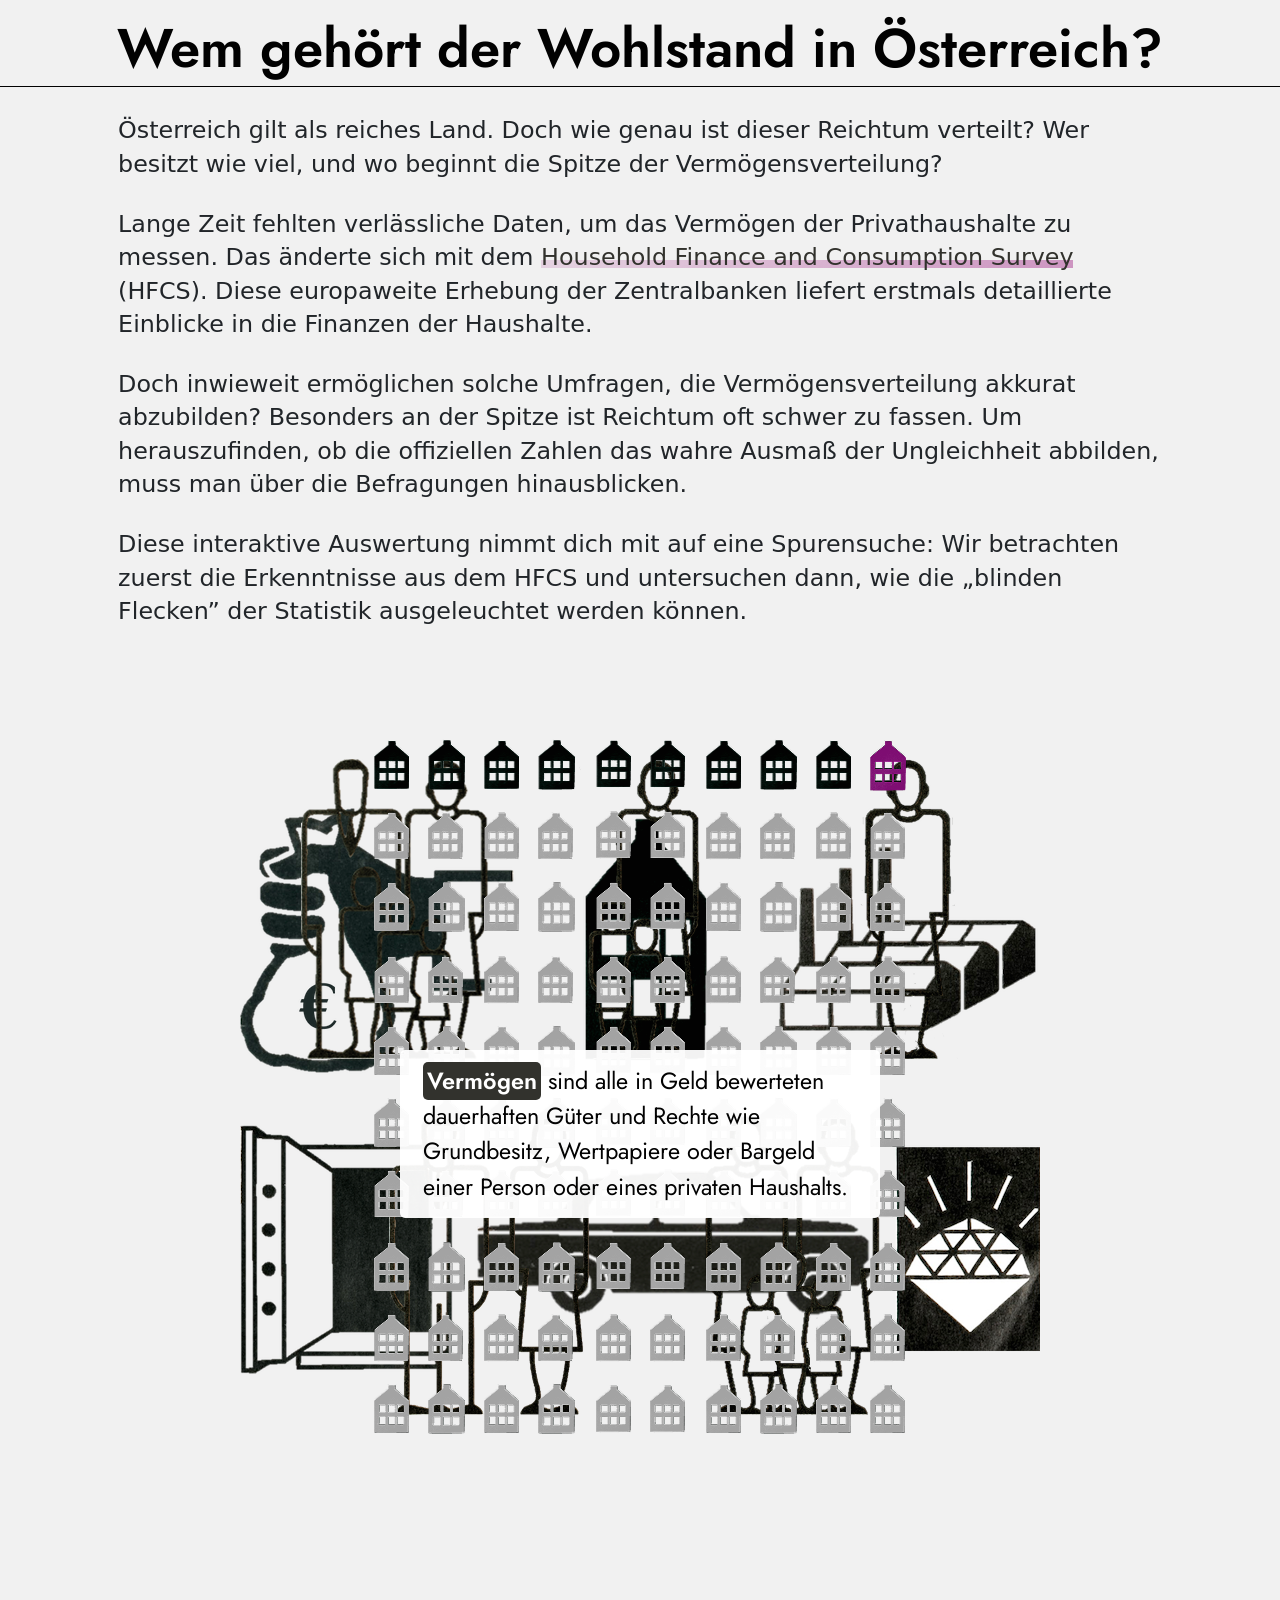
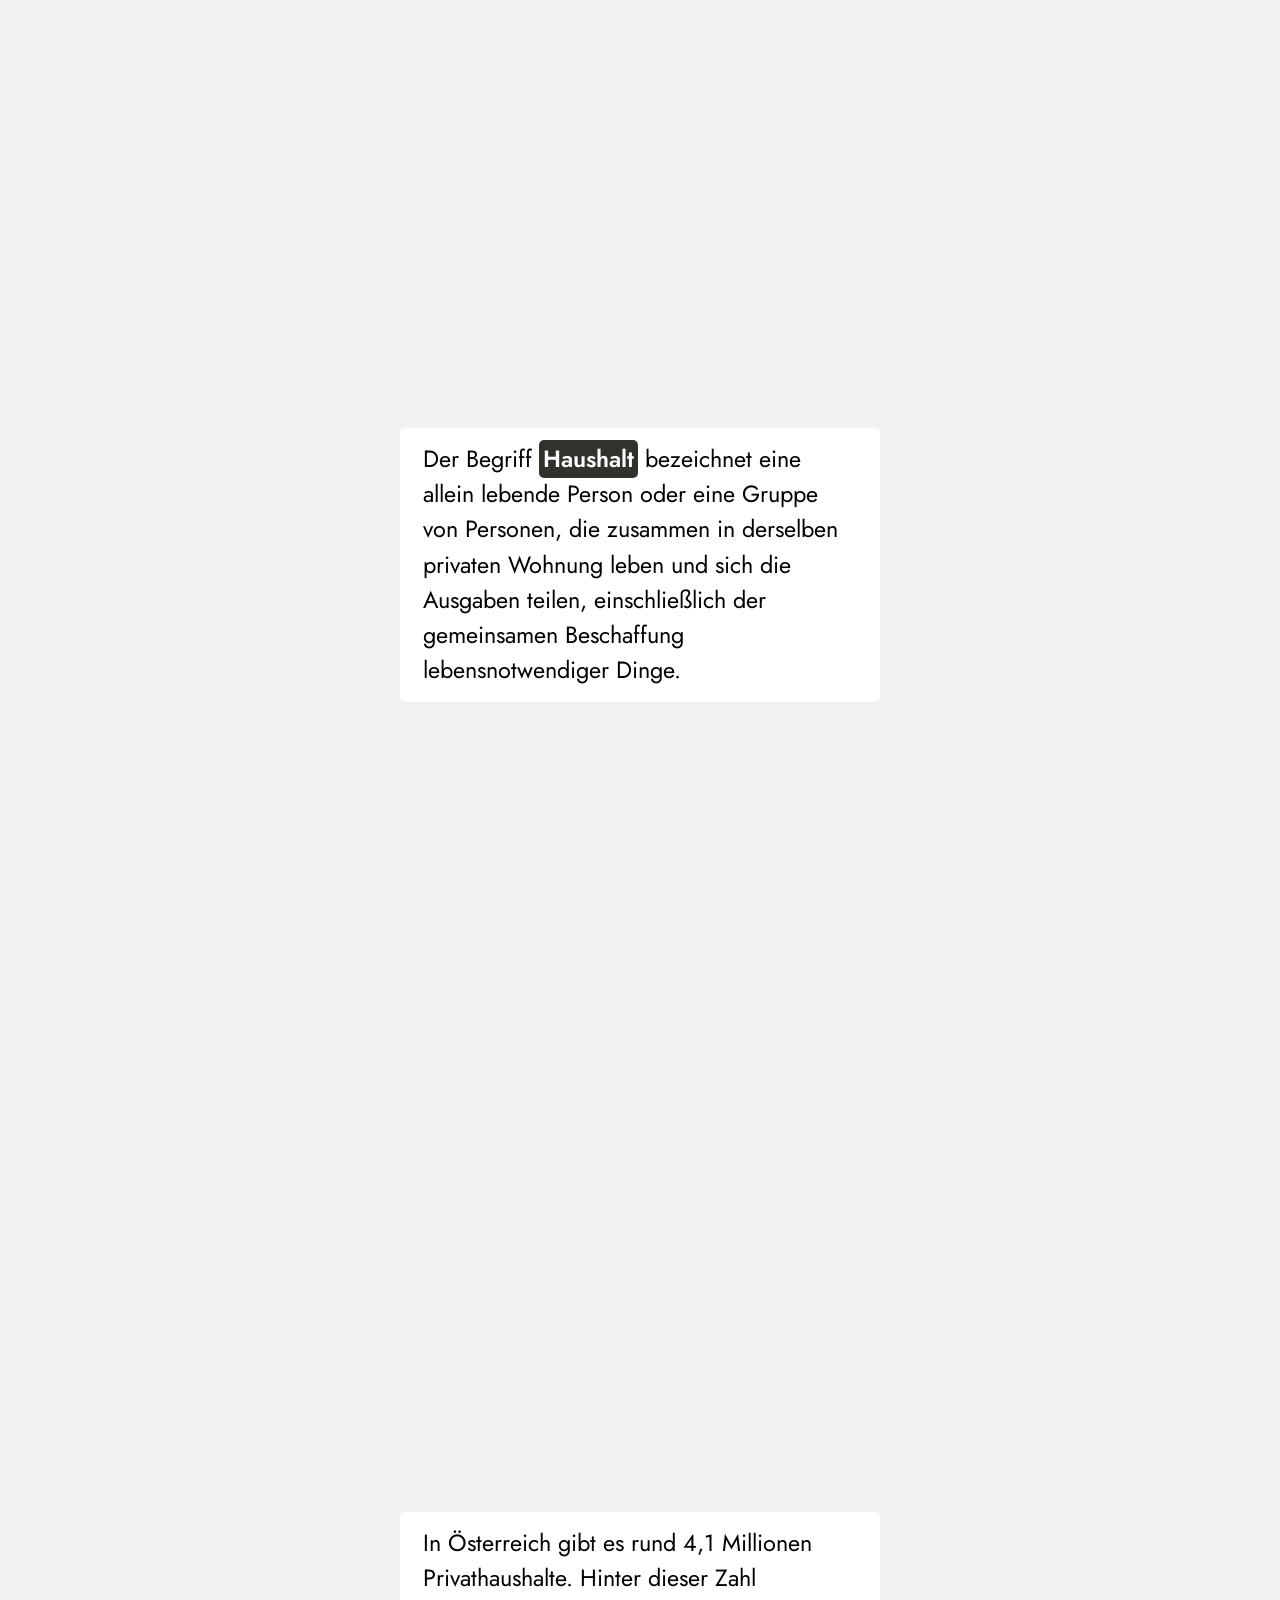
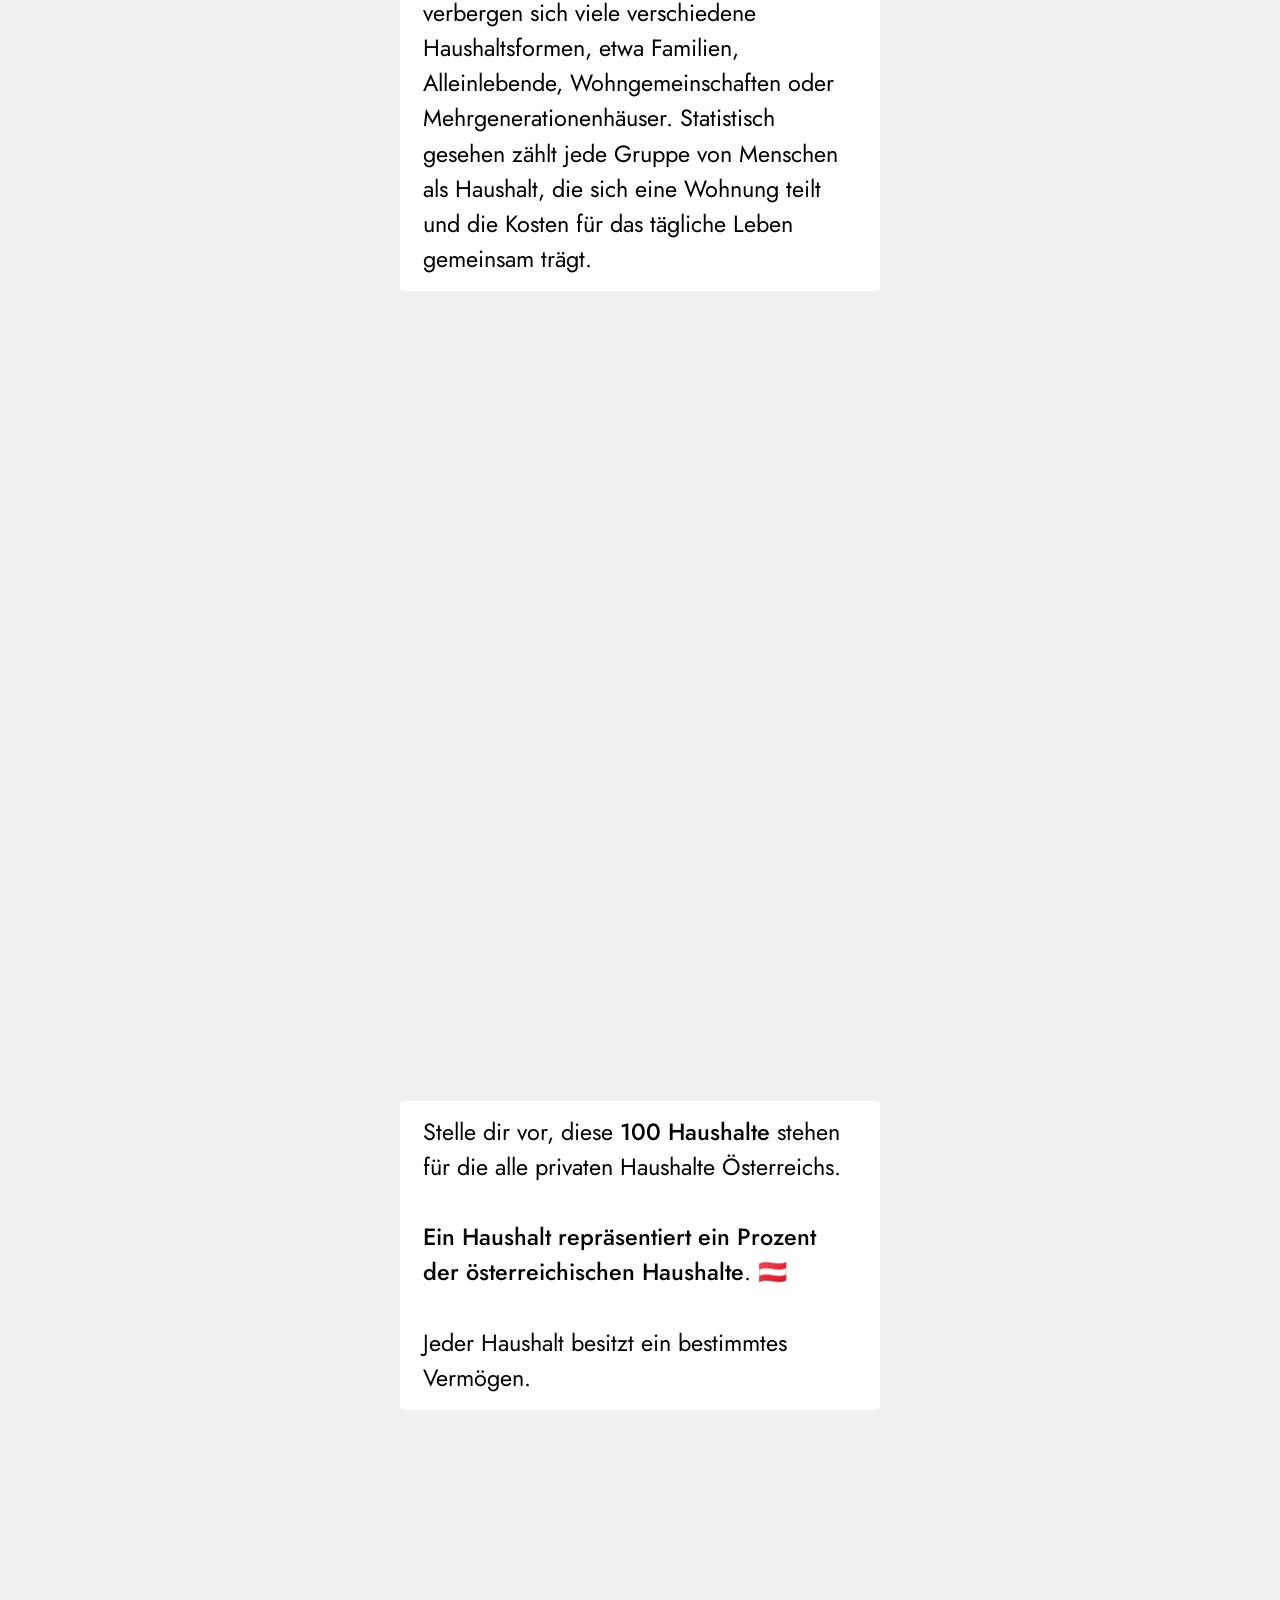
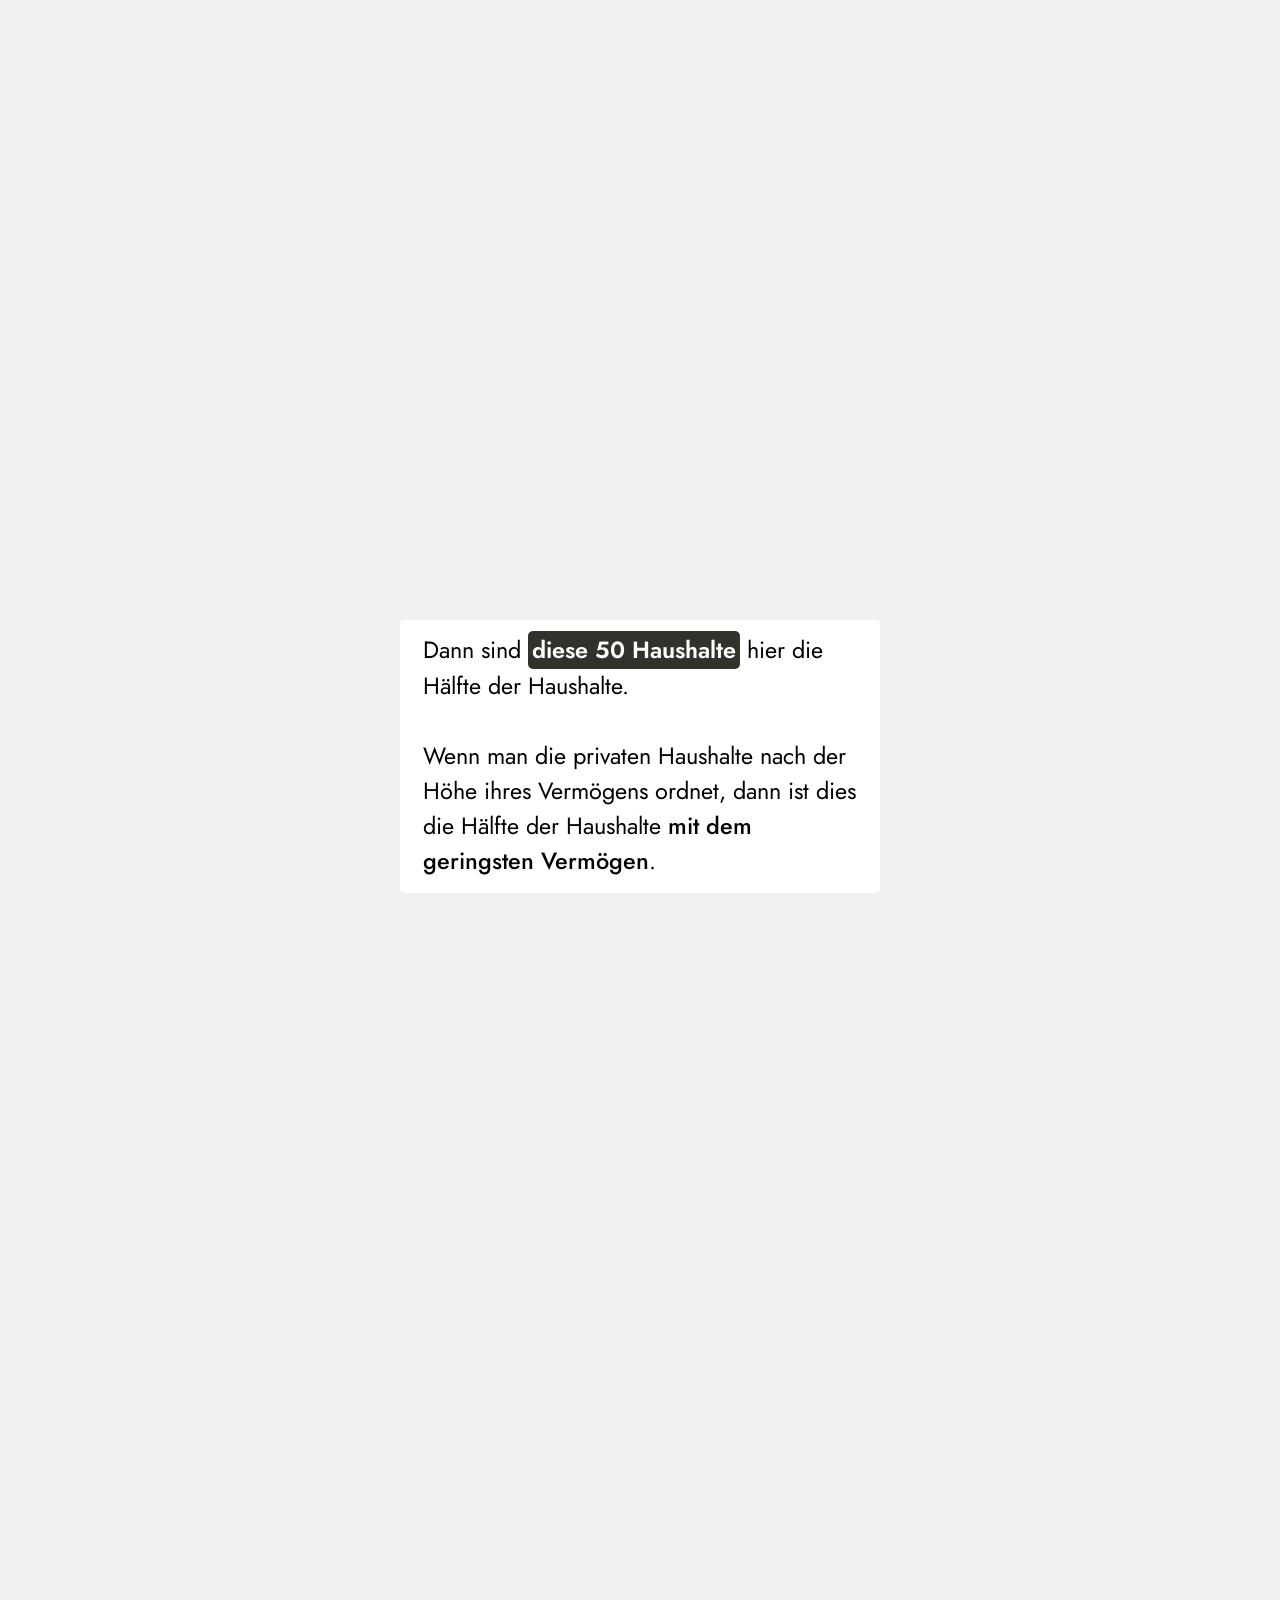
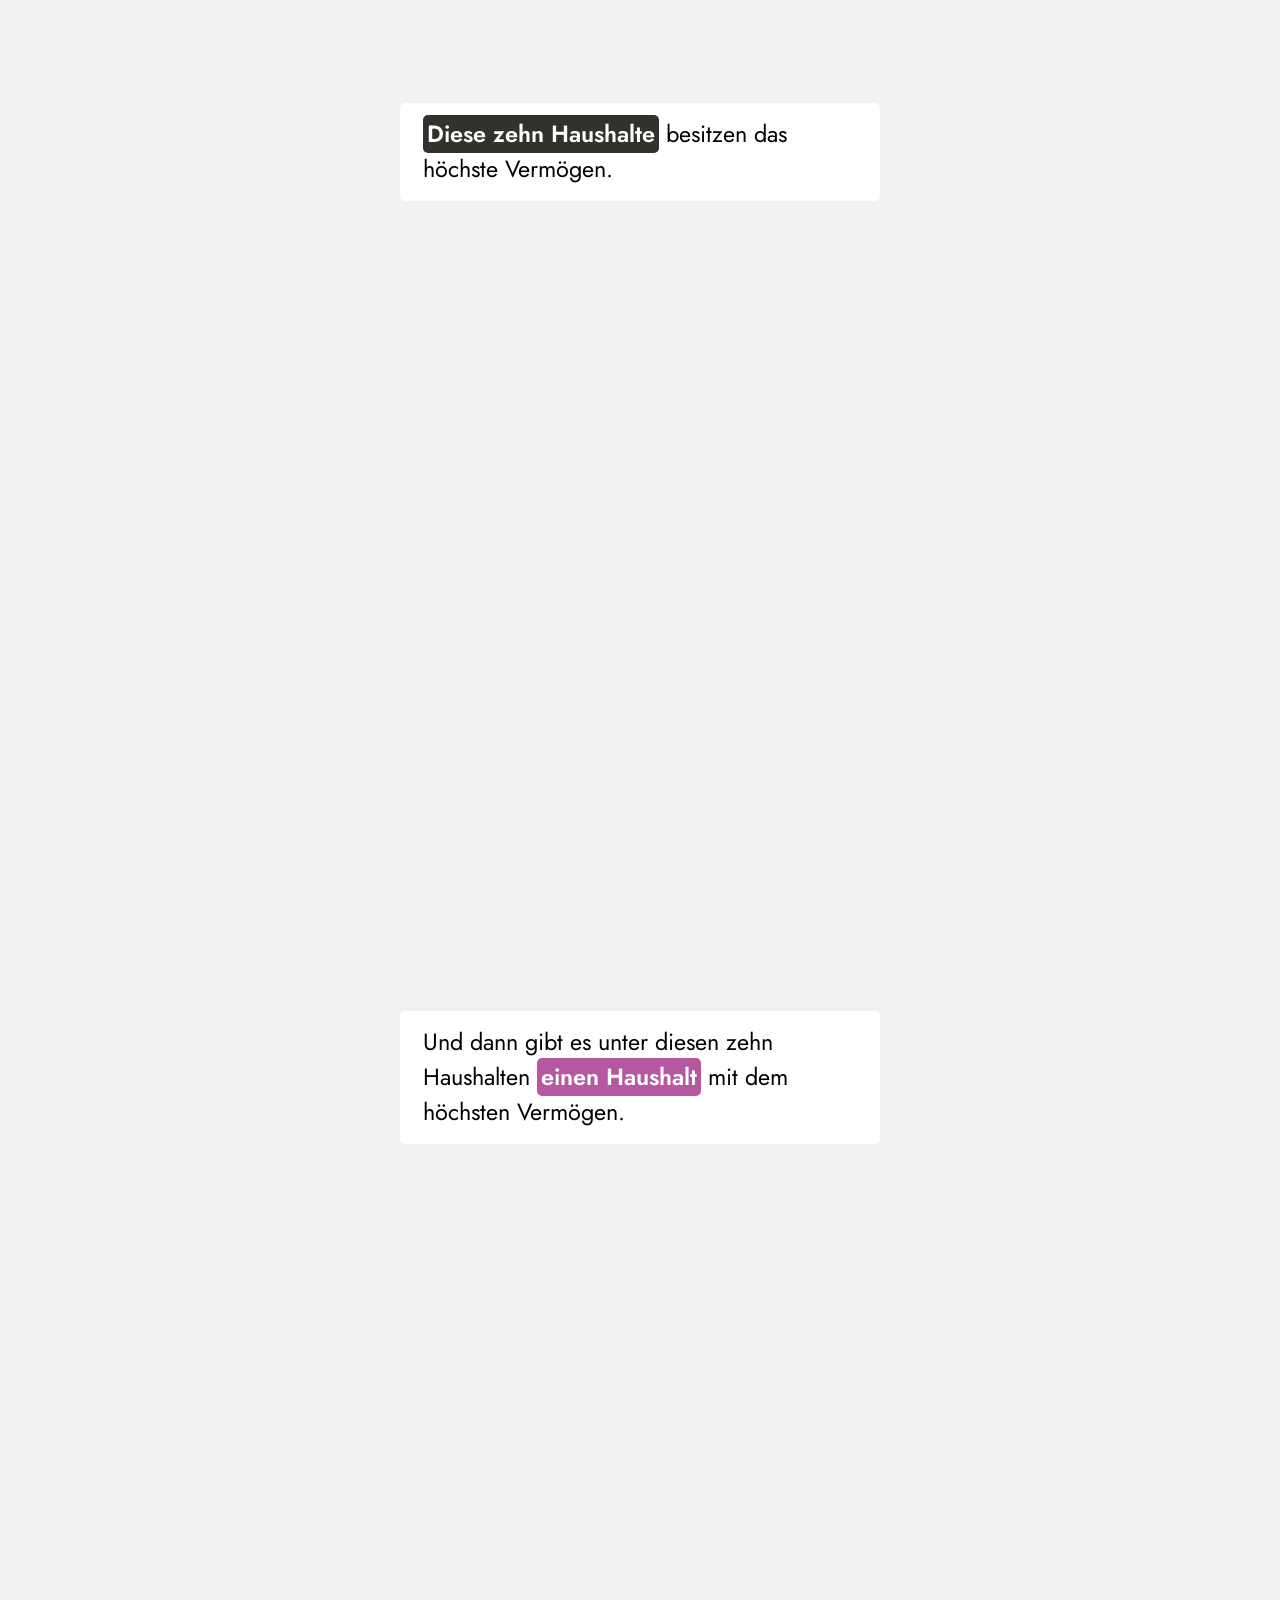
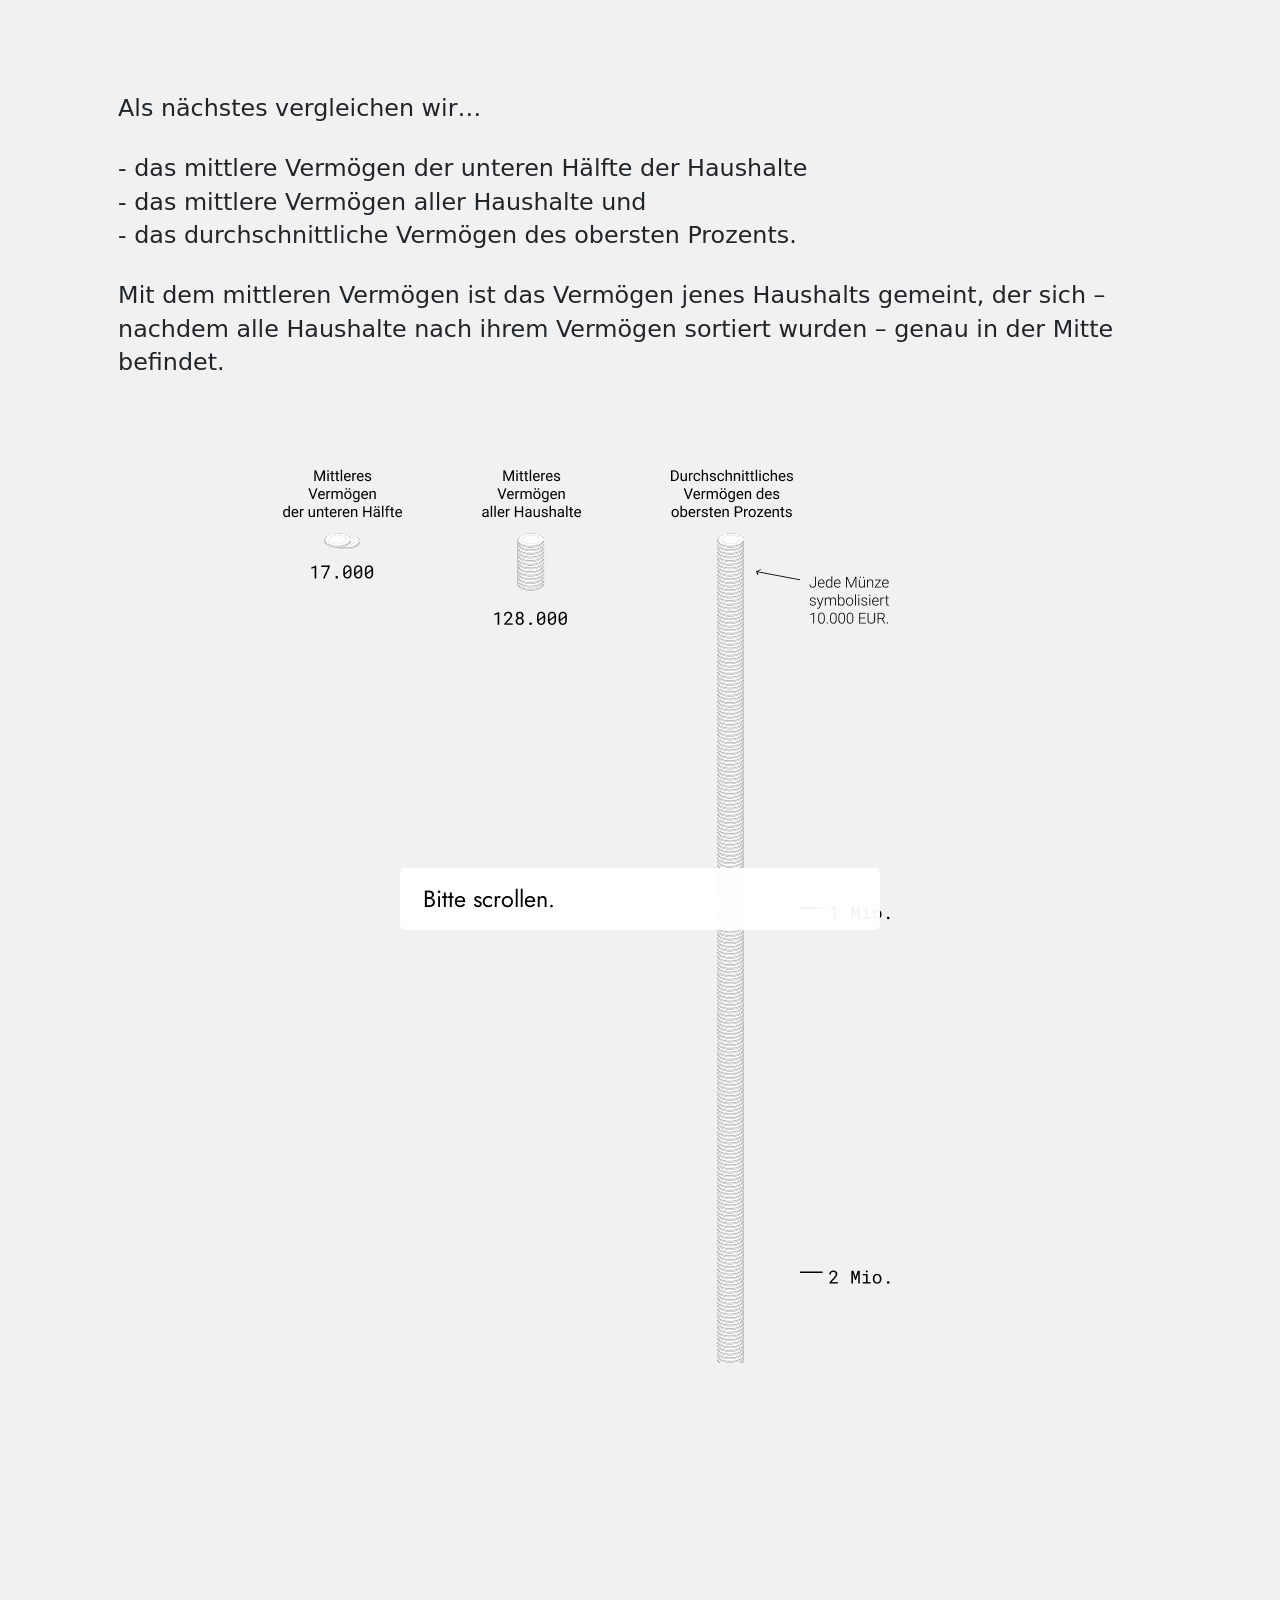
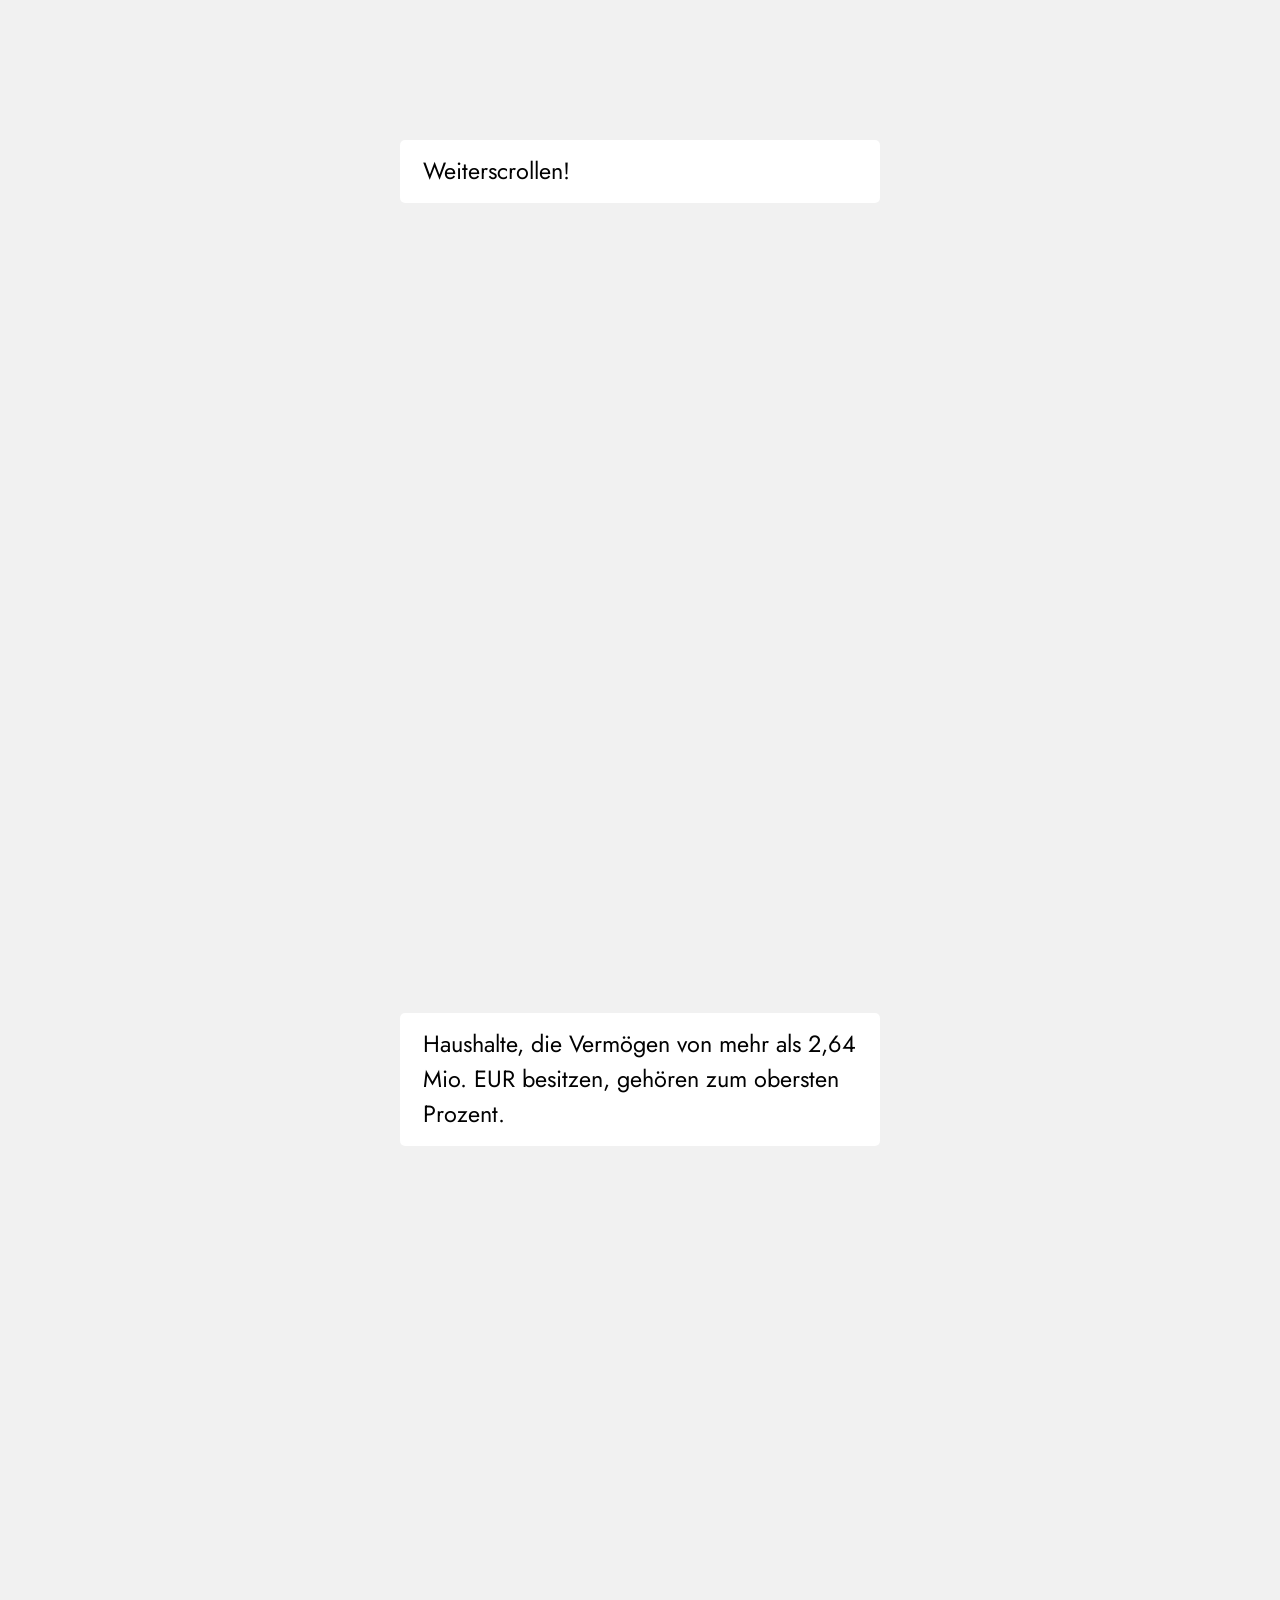
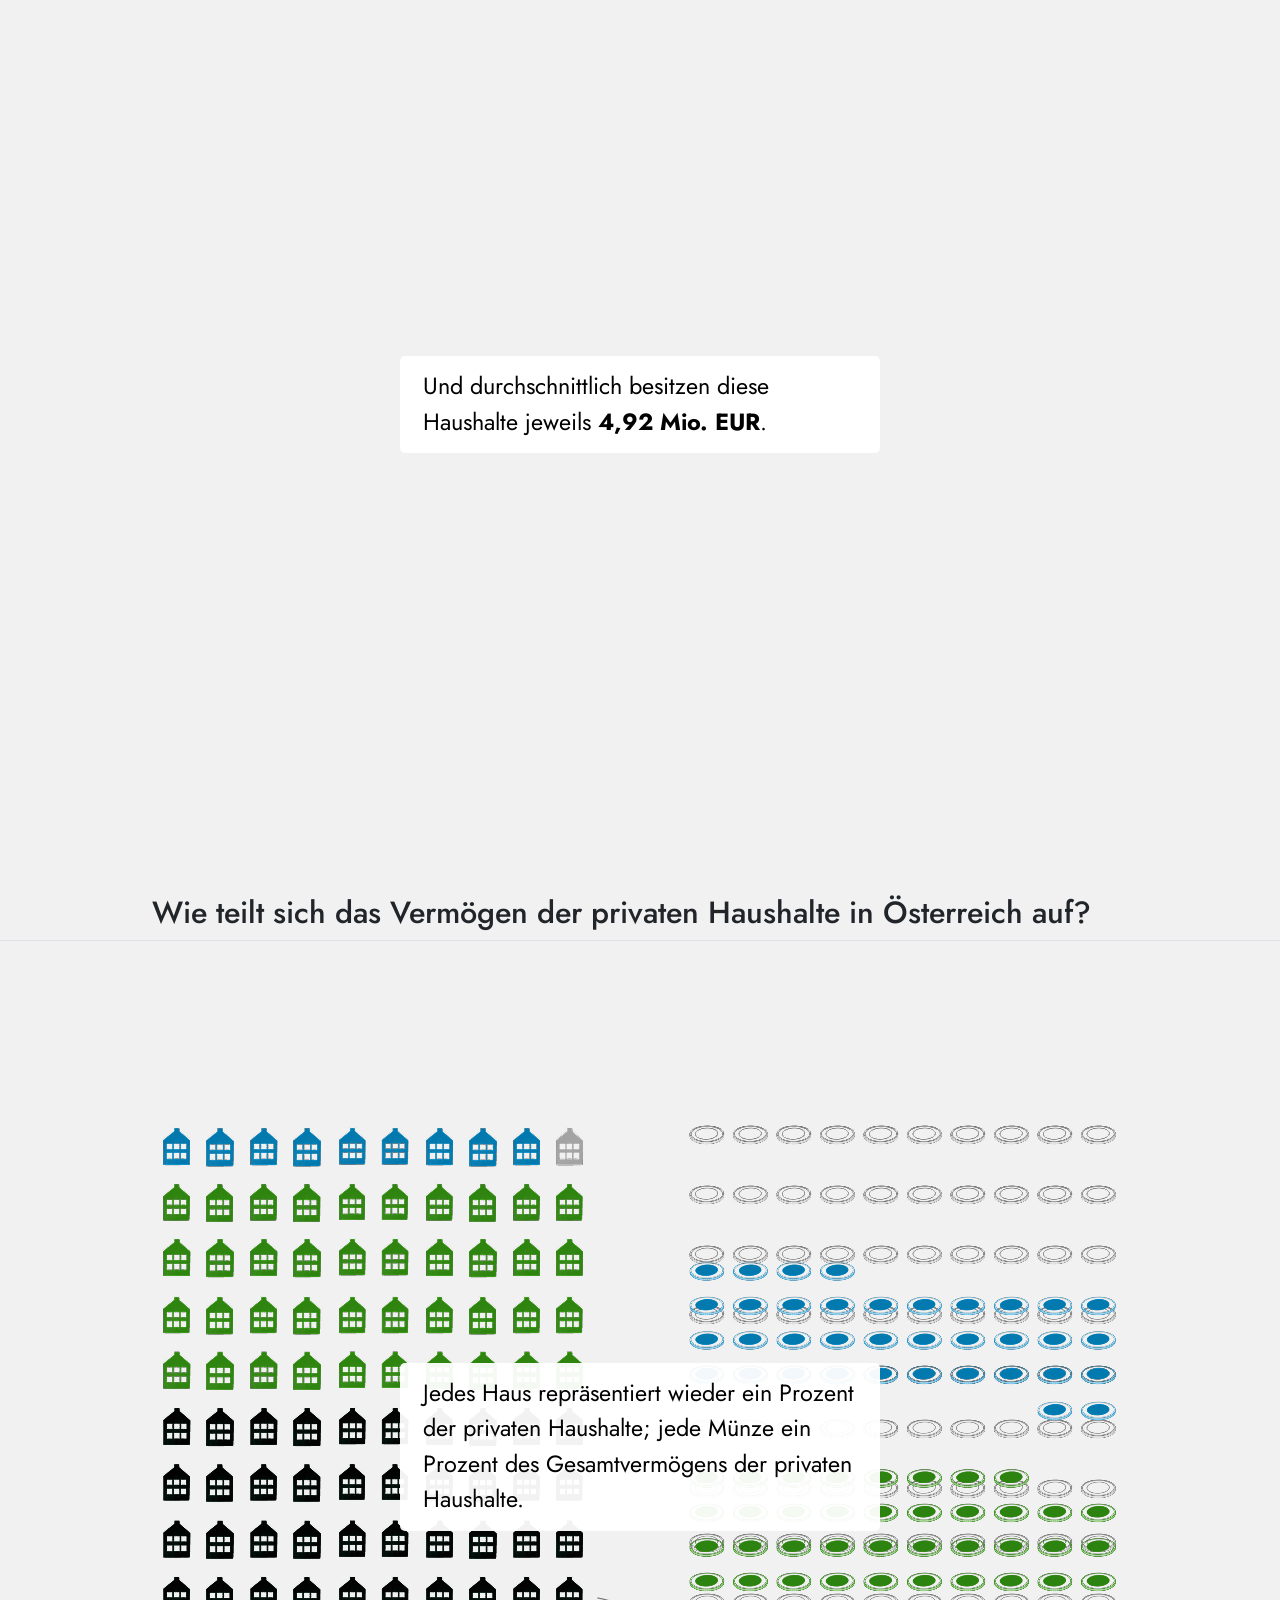
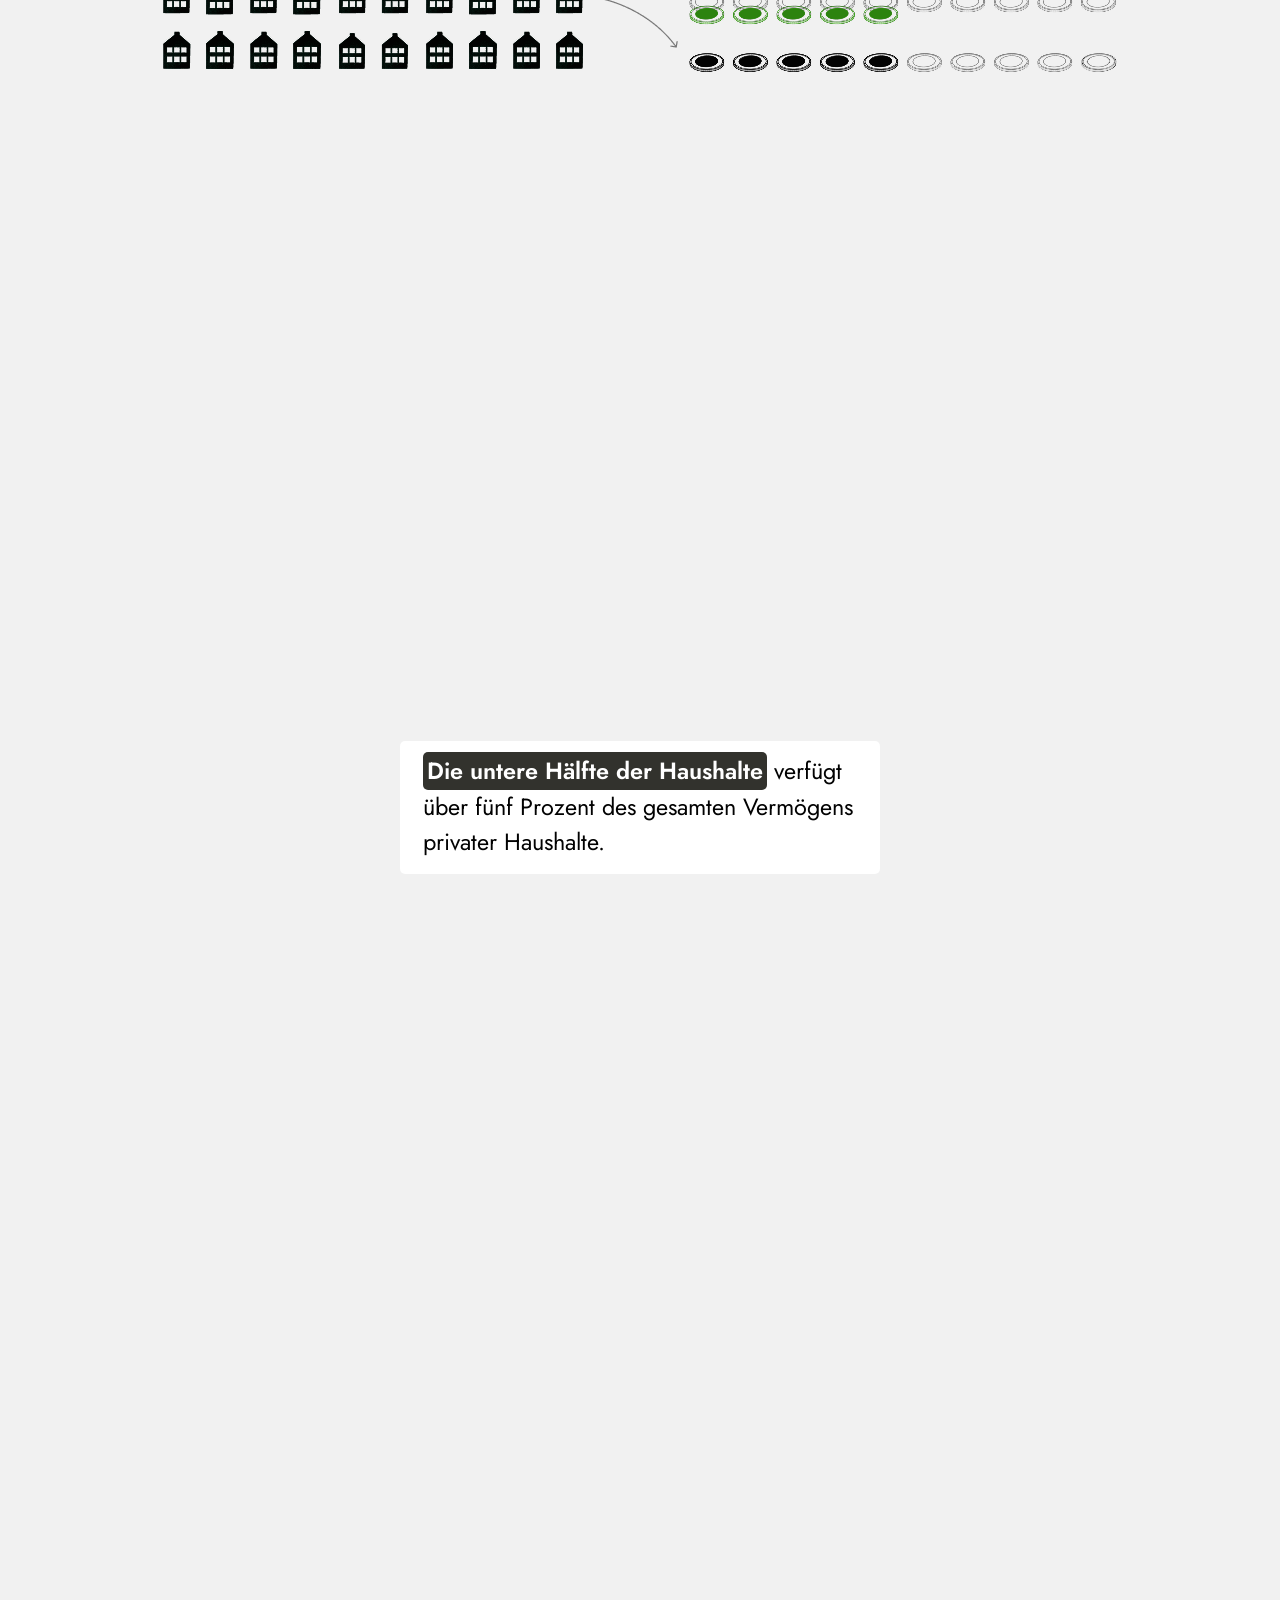
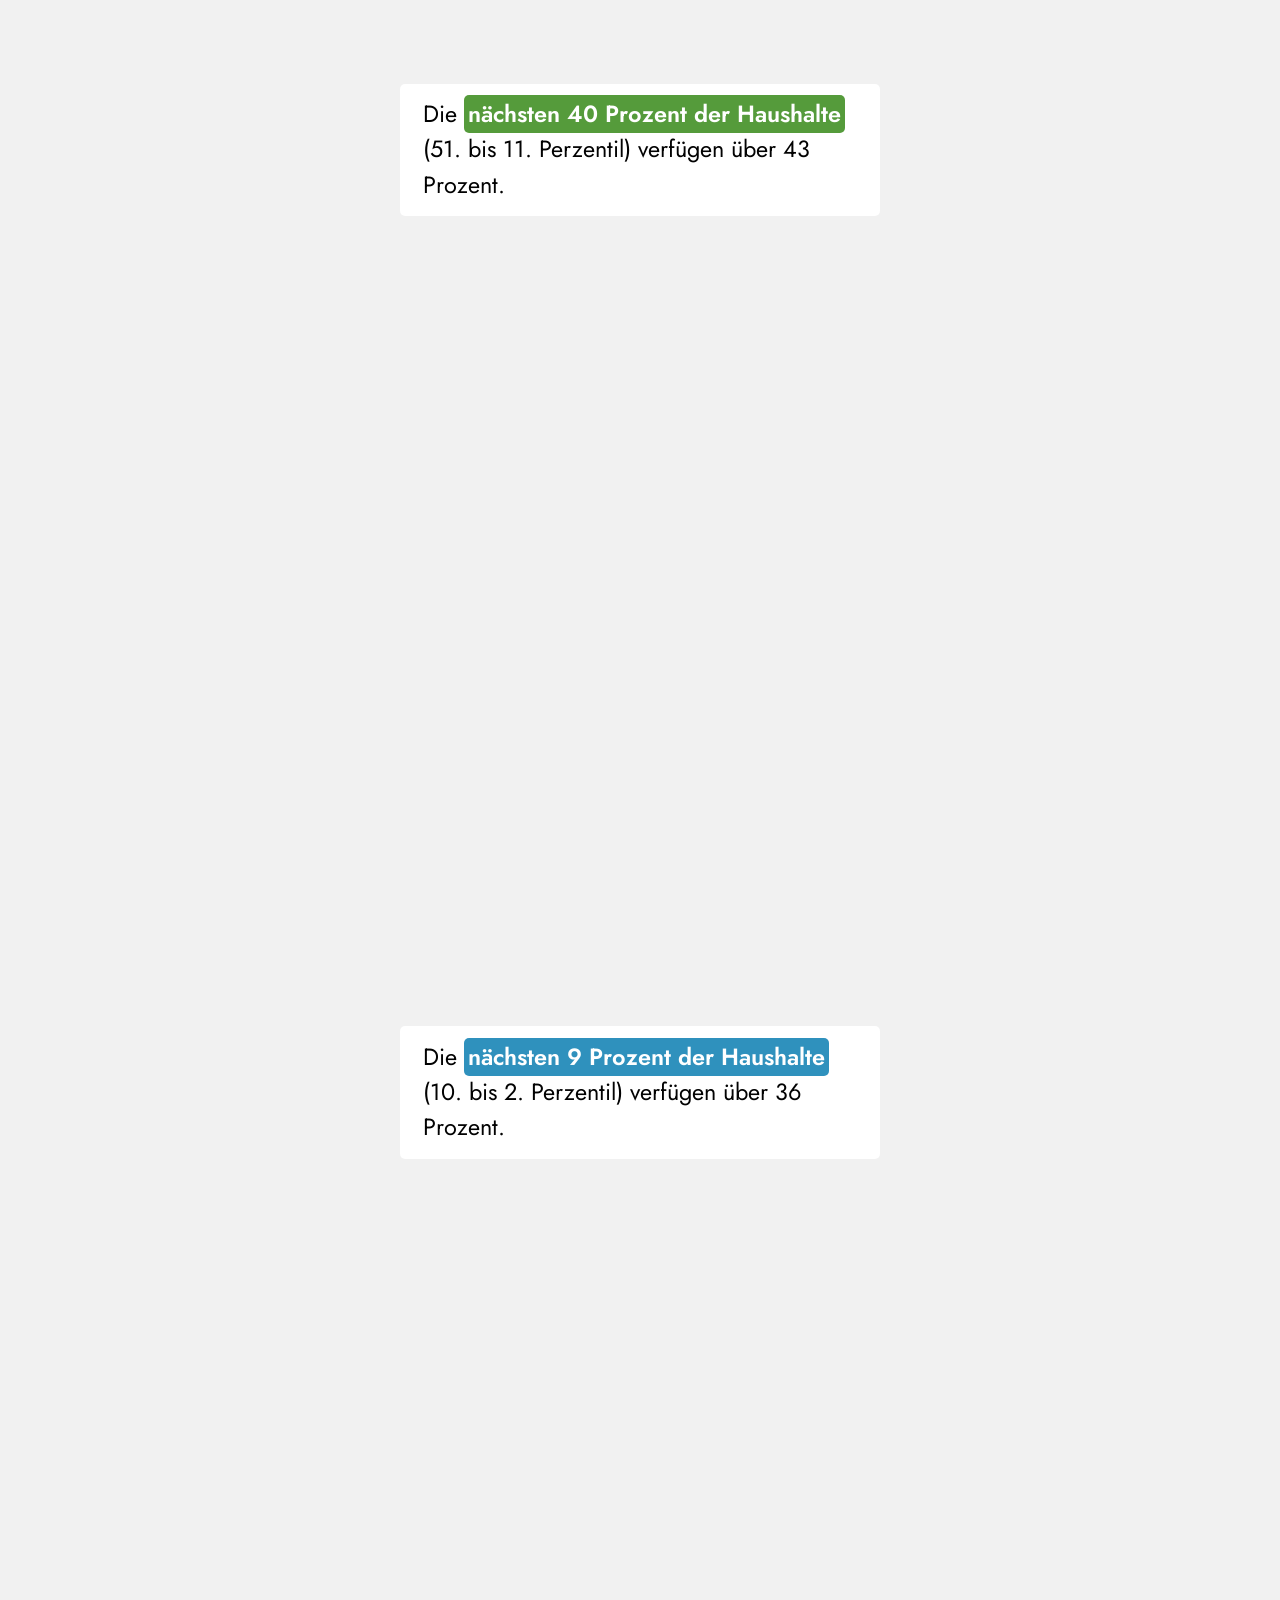
==== commit 9a02512a: "Stattdessen panning beim ersten Bild" ====
--- a/neurath.html
+++ b/neurath.html
@@ -53,11 +53,11 @@
       <!-- user-provided yaml closeread style options -->
       <style>
         :root {
-          --cr-narrative-background-color-overlay: #FFFFFFF2;
---cr-narrative-border-radius: 5px;
+          --cr-narrative-border-radius: 5px;
 --cr-narrative-text-color-overlay: black;
 --cr-narrative-font-family: Jost;
 --cr-section-background-color: #F1F1F1;
+--cr-narrative-background-color-overlay: #FFFFFFF2;
         }
       </style>
     
@@ -151,29 +151,32 @@
 <p>Mit dem mittleren Vermögen ist das Vermögen jenes Haushalts gemeint, der sich – nachdem alle Haushalte nach ihrem Vermögen sortiert wurden – genau in der Mitte befindet. <br><br><br></p>
 <div class="cr-section cr-column-screen overlay-center">
 <div class="narrative-col">
-<div class="trigger">
-<div class="hide-mobile narrative">
-<div id="cr-vermoegen-vergleich-1">
-<p><img src="media/vermoegen-vergleich-1.png" class="img-fluid"></p>
-</div>
-<div data-focus-on="cr-vermoegen-vergleich-1">
+<div class="trigger new-trigger" data-focus-on="cr-vermoegen-vergleich-1" data-pan-to="0%,0%">
+<div class="narrative">
 <p>Bitte scrollen.</p>
 </div>
-<div data-focus-on="cr-vermoegen-vergleich-1" data-pan-to="0%,-20%">
+</div>
+<div class="trigger new-trigger" data-focus-on="cr-vermoegen-vergleich-1" data-pan-to="0%,-20%">
+<div class="narrative">
 <p>Weiterscrollen!</p>
 </div>
-<div data-focus-on="cr-vermoegen-vergleich-1" data-pan-to="0%,-40%">
+</div>
+<div class="trigger new-trigger" data-focus-on="cr-vermoegen-vergleich-1" data-pan-to="0%,-40%">
+<div class="narrative">
 <p>Haushalte, die Vermögen von mehr als 2,64 Mio. EUR besitzen, gehören zum obersten Prozent.</p>
 </div>
-<div data-focus-on="cr-vermoegen-vergleich-1" data-pan-to="0%,-80%">
+</div>
+<div class="trigger new-trigger" data-focus-on="cr-vermoegen-vergleich-1" data-pan-to="0%,-80%">
+<div class="narrative">
 <p>Und durchschnittlich besitzen diese Haushalte jeweils <strong>4,92 Mio. EUR</strong>.</p>
-</div>
 </div>
 </div>
 </div>
 <div class="sticky-col">
 <div class="sticky-col-stack">
-
+<div id="cr-vermoegen-vergleich-1" class="sticky">
+<p><img src="media/vermoegen-vergleich-1.png" class="img-fluid"></p>
+</div>
 </div>
 </div>
 </div>
--- a/css/styles.css
+++ b/css/styles.css
@@ -185,10 +185,3 @@
   float: none !important;
   display: block !important;
 }
-
-/* Hide for for mobile */
-@media (max-width: 768px) {
-  .hide-mobile {
-    display: none;
-  }
-}
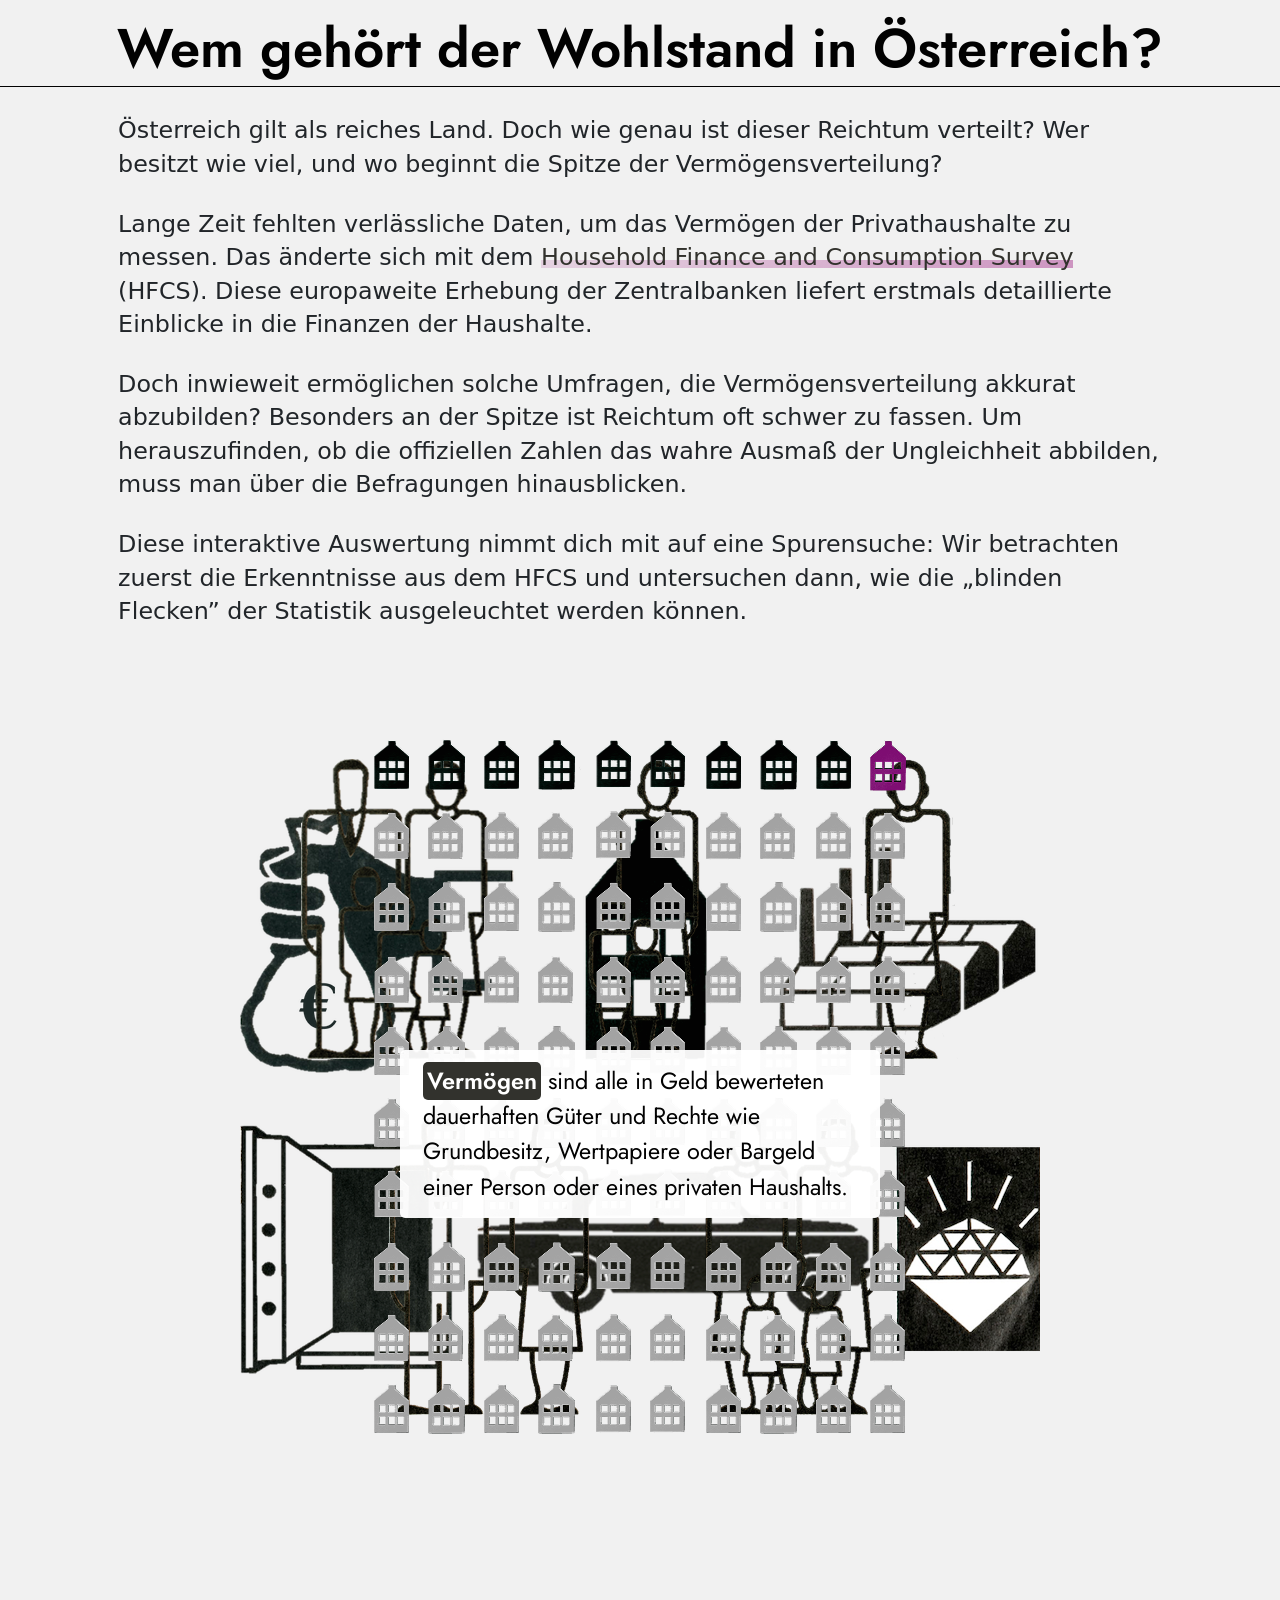
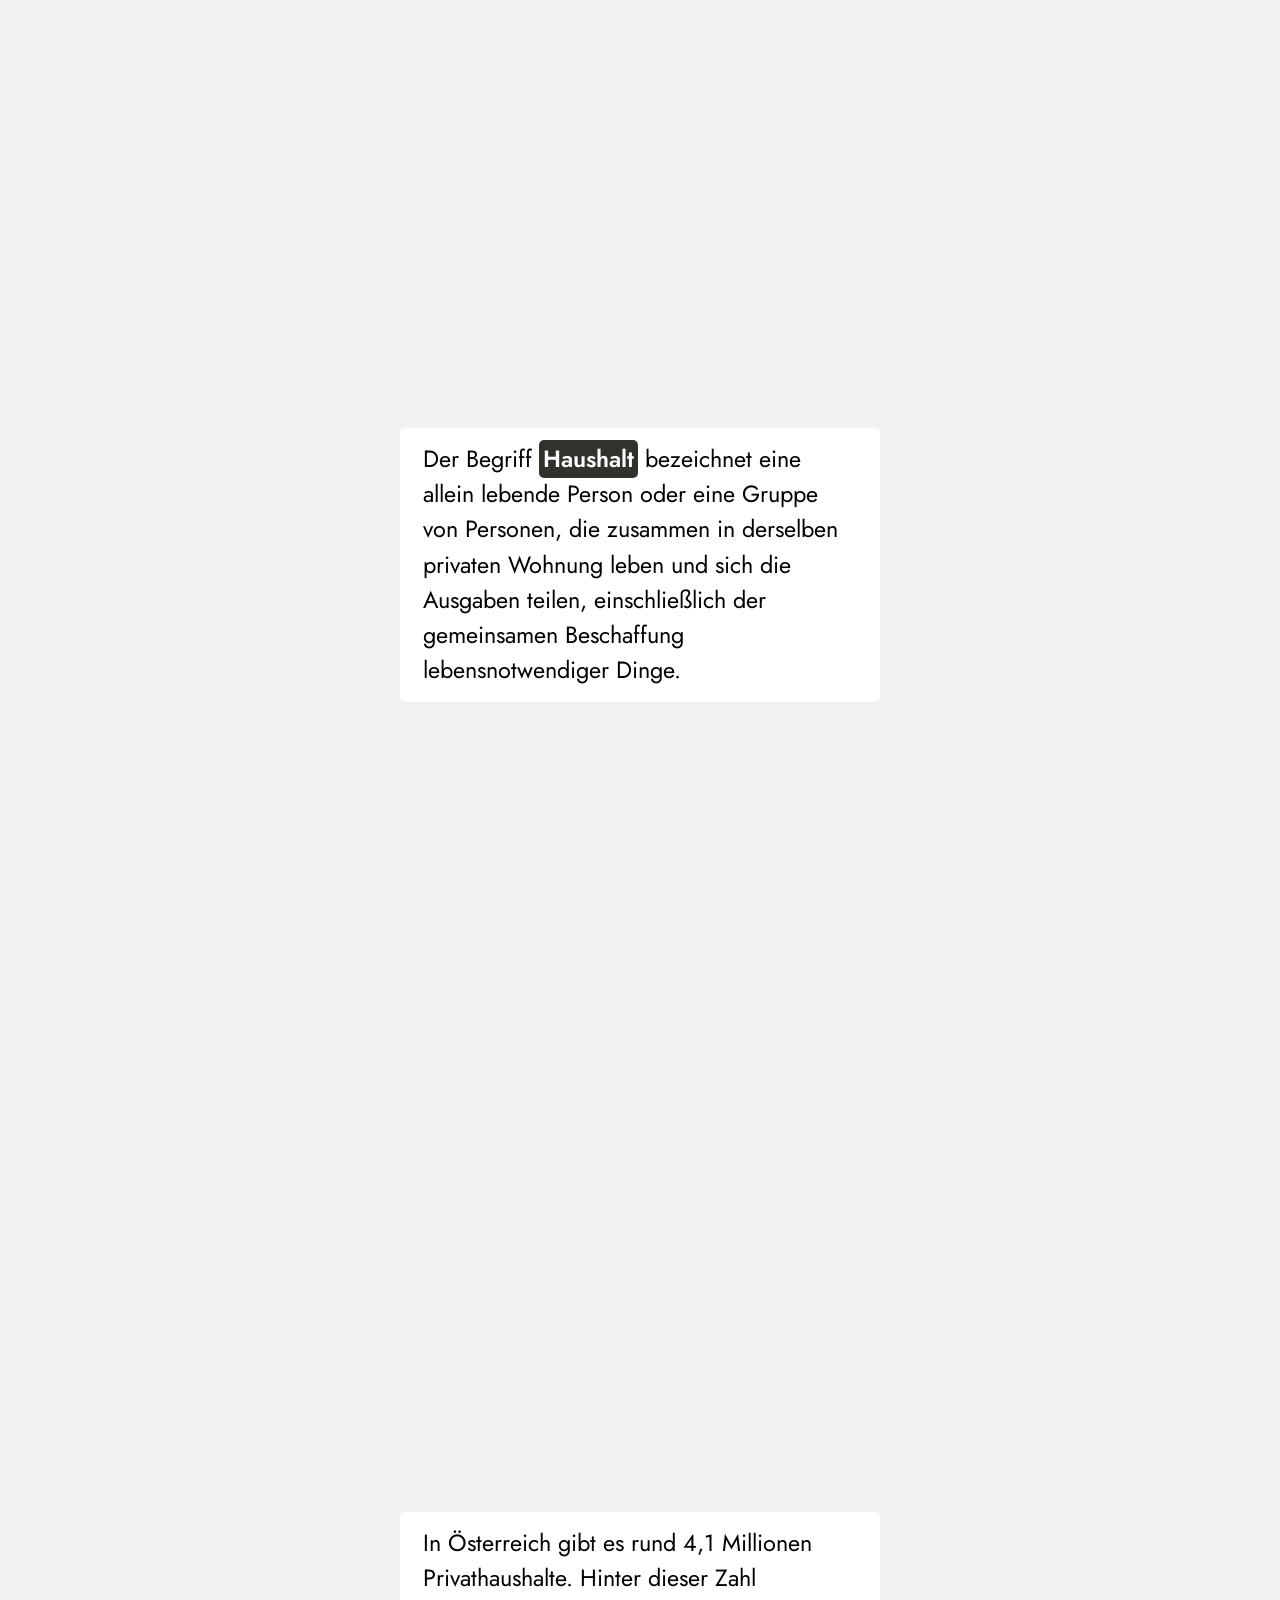
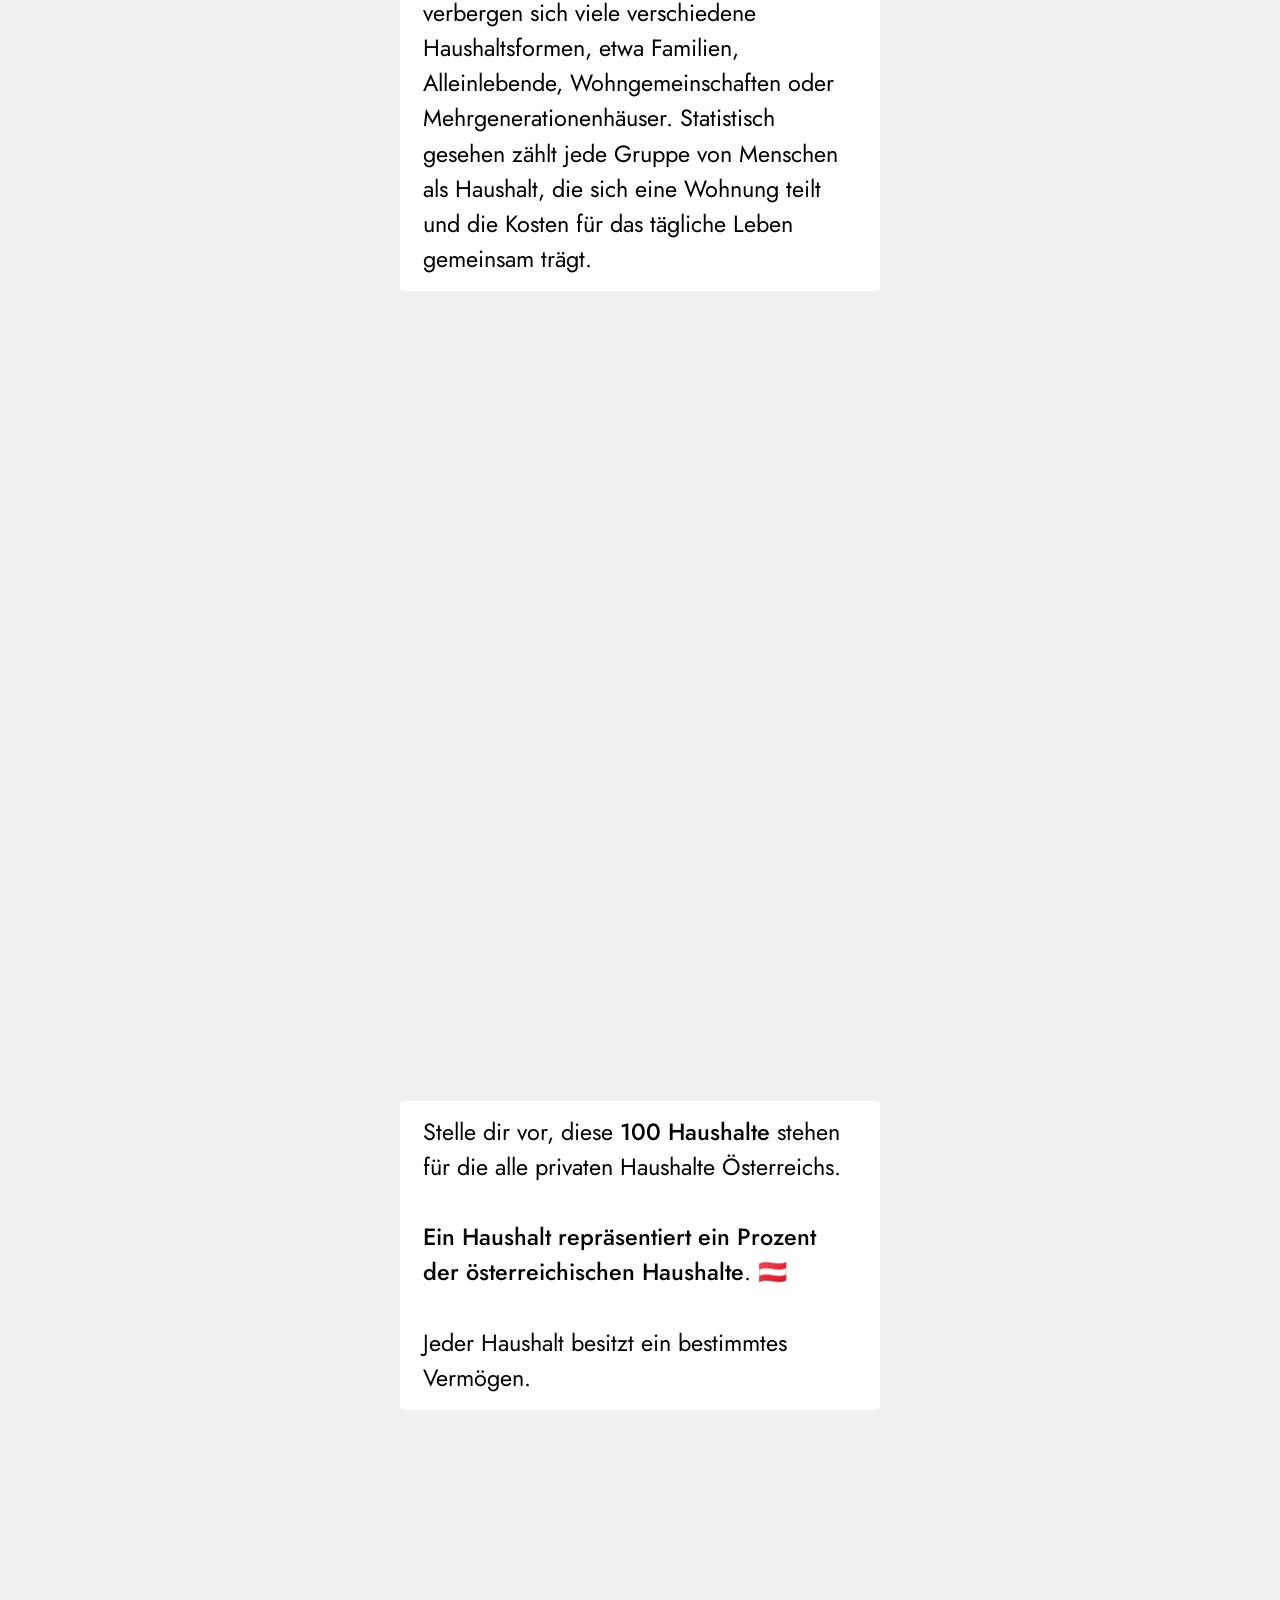
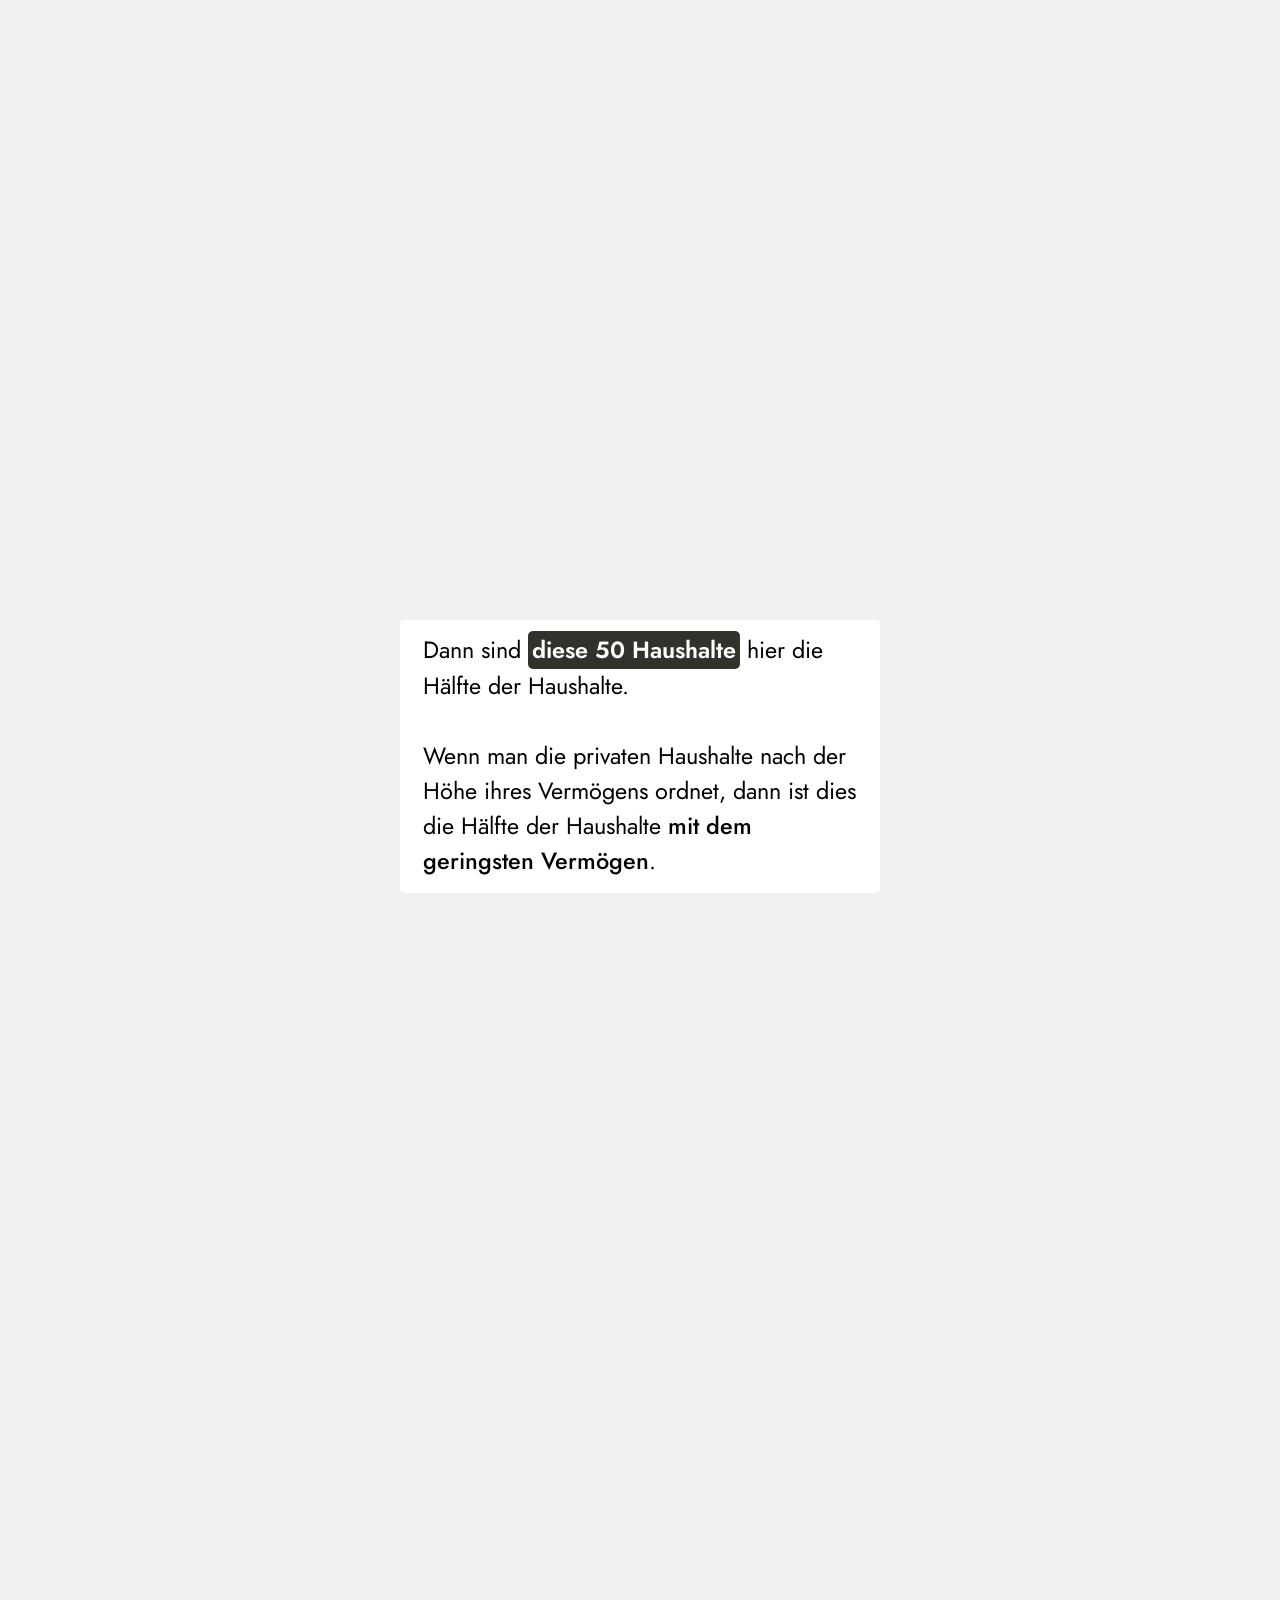
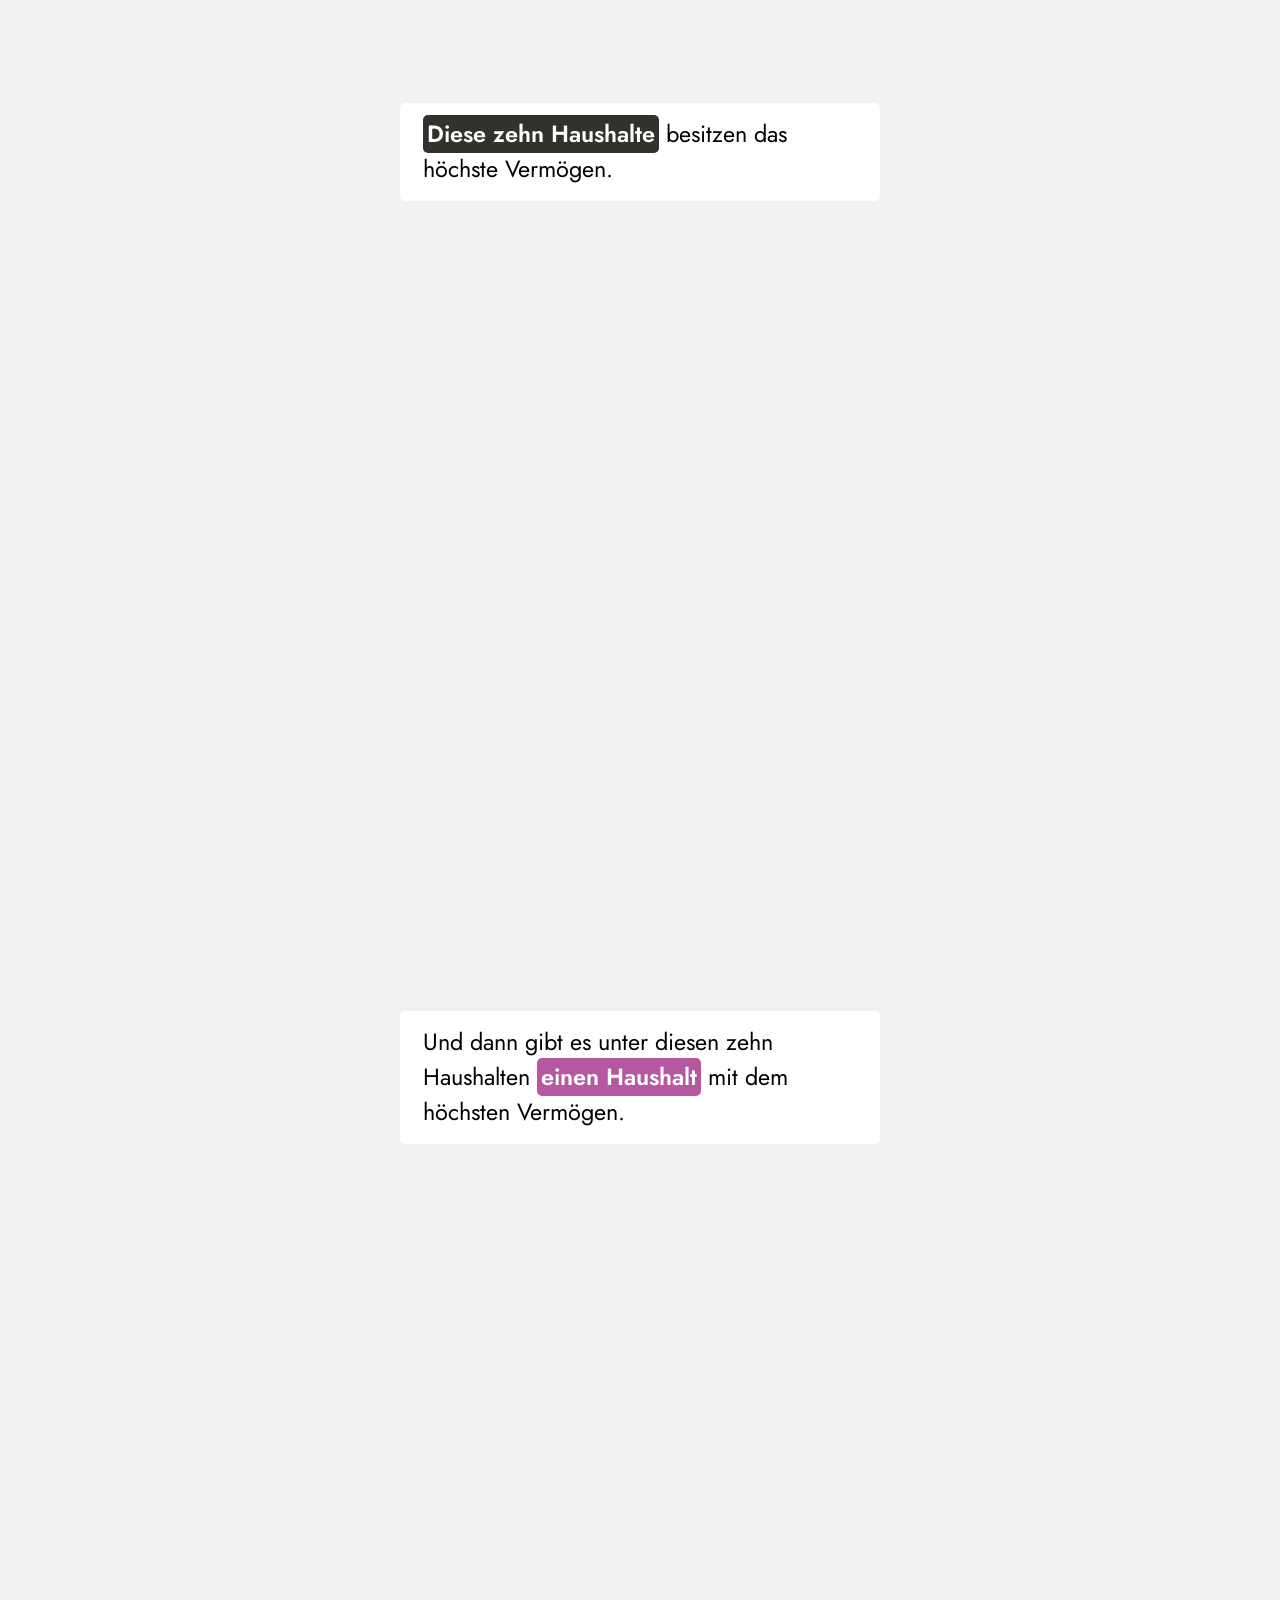
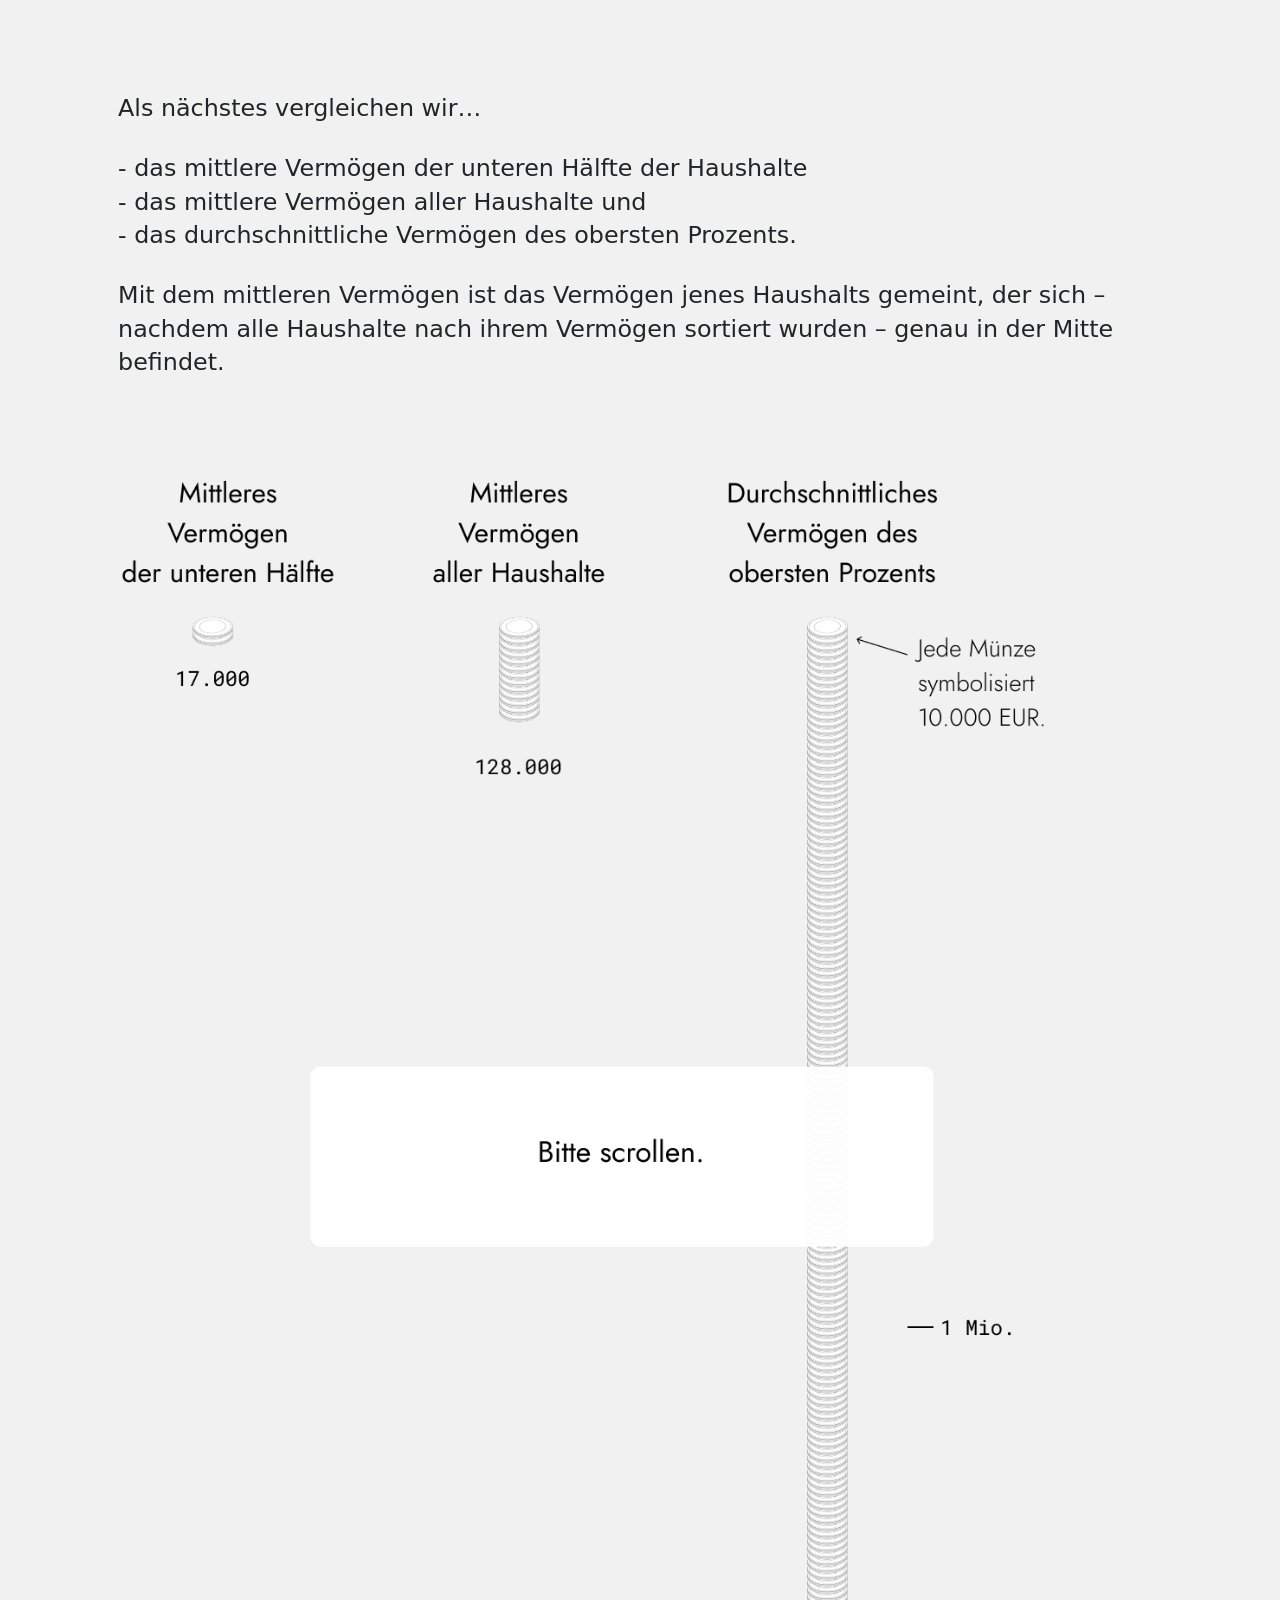
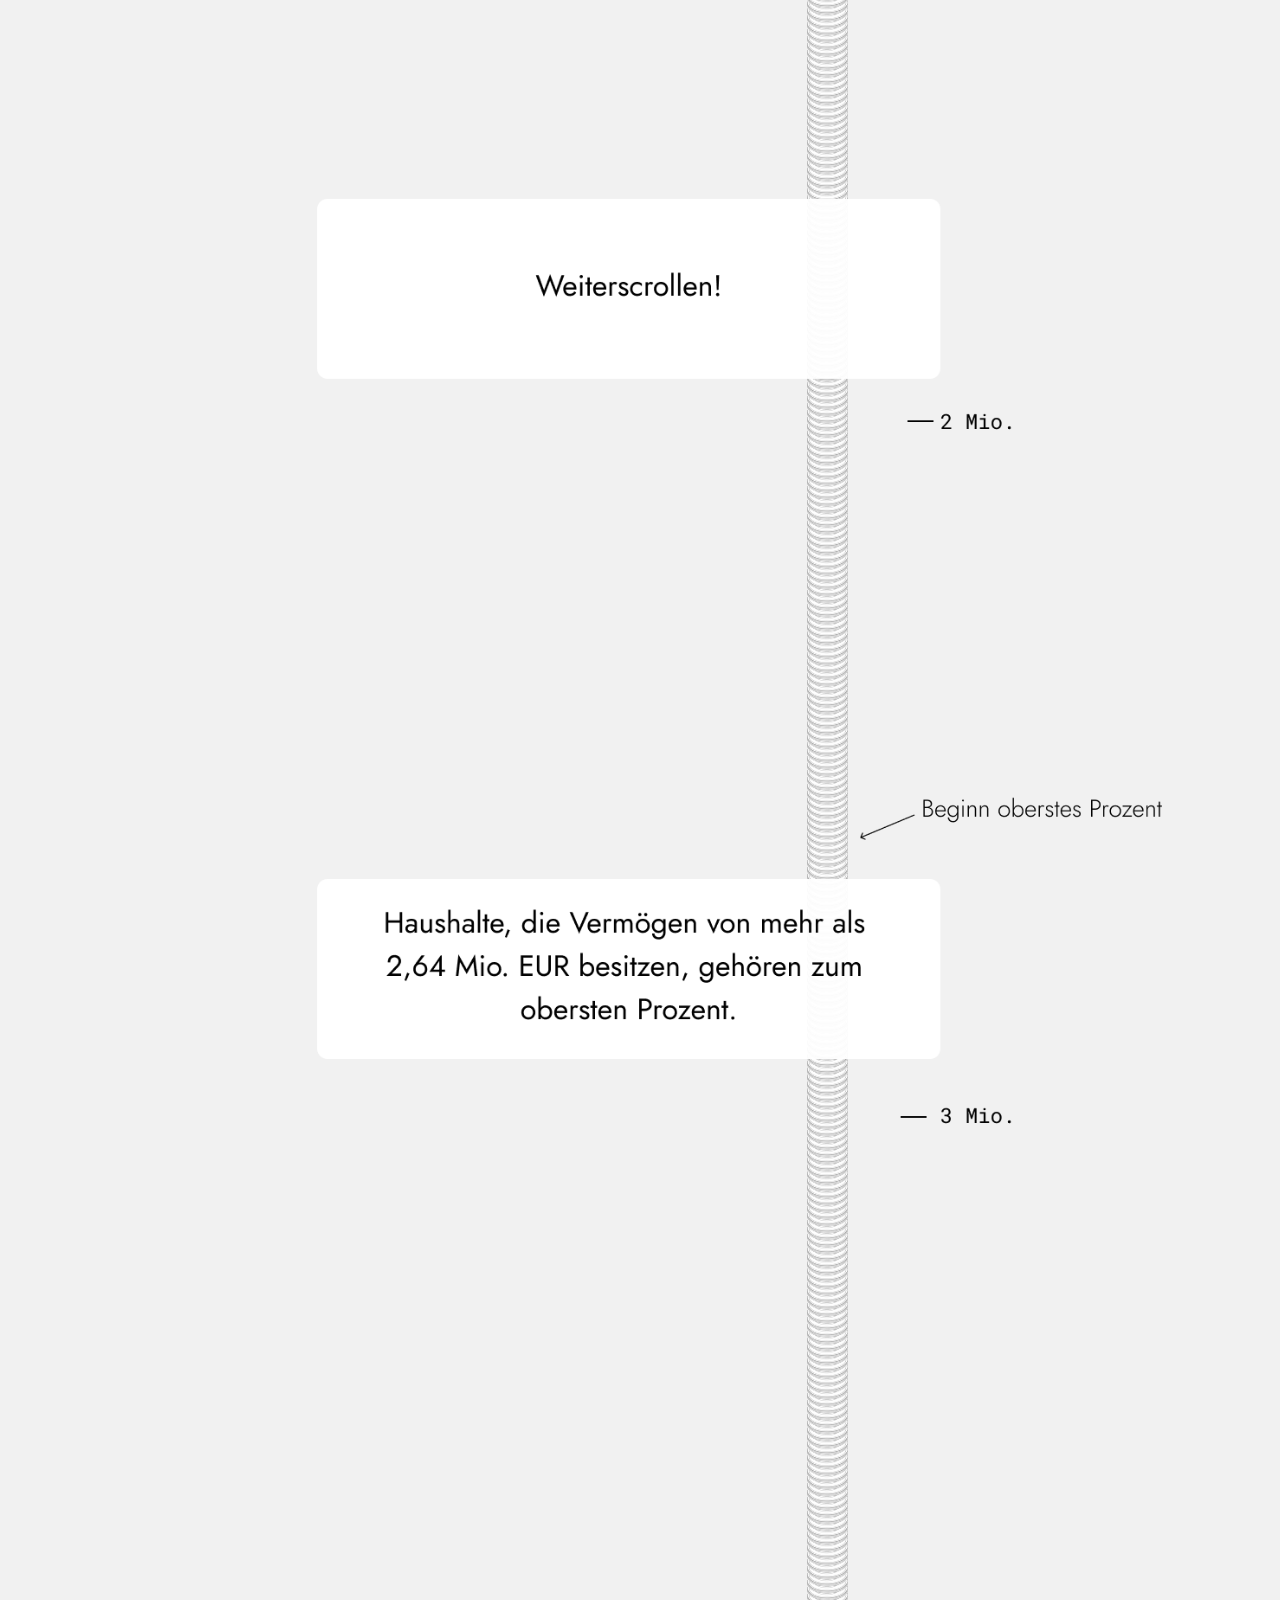
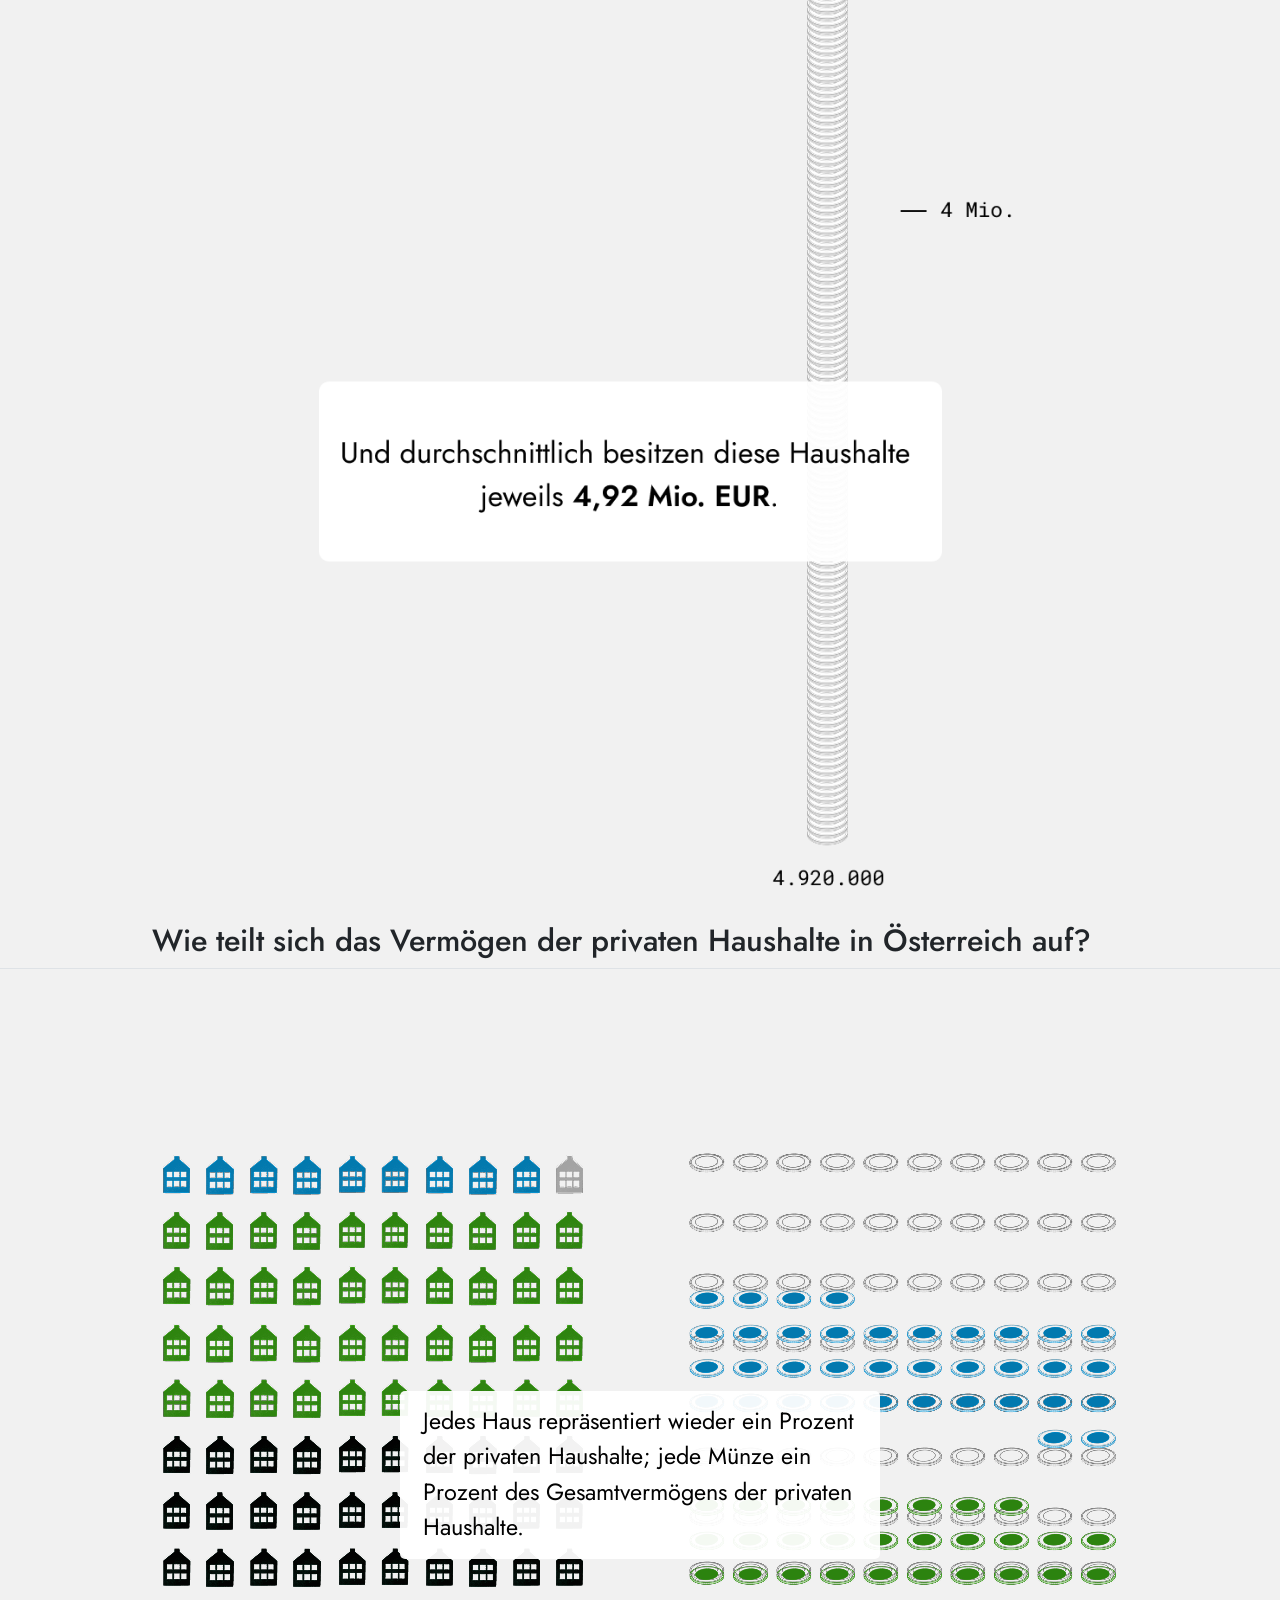
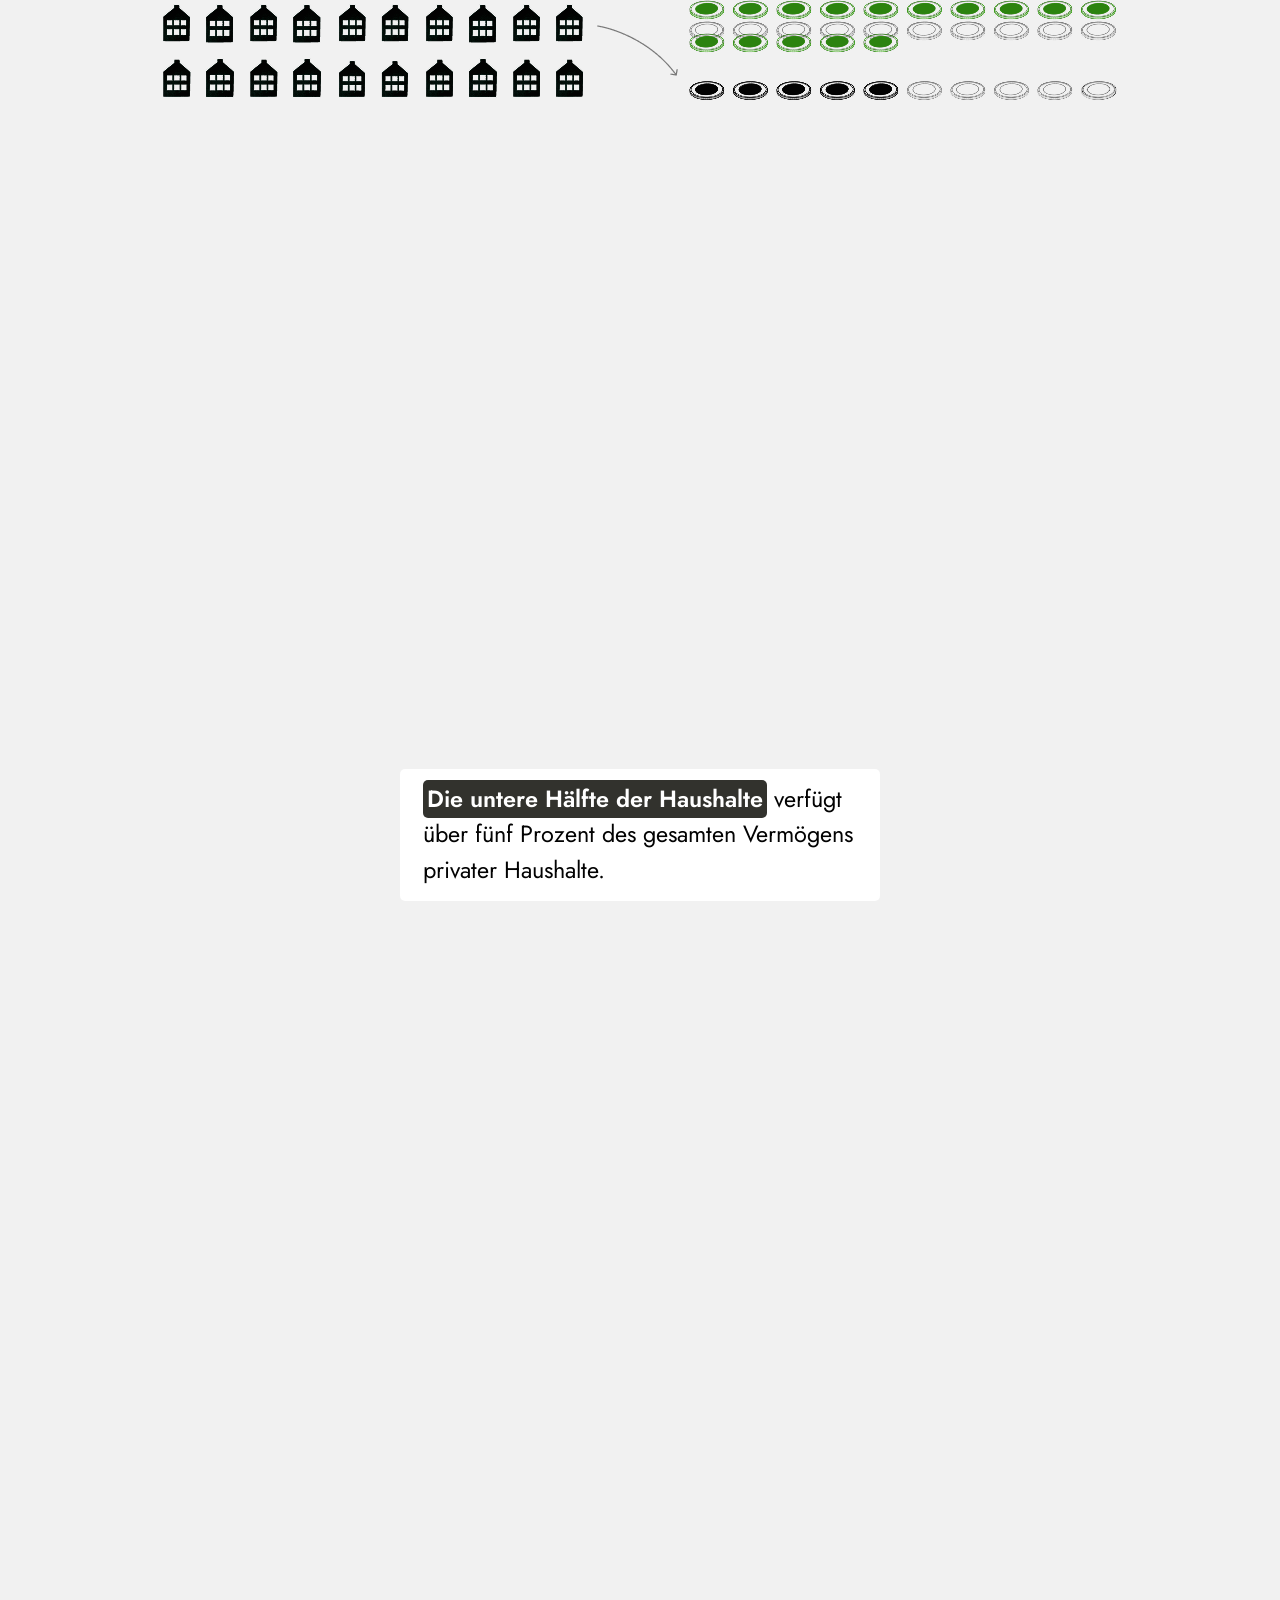
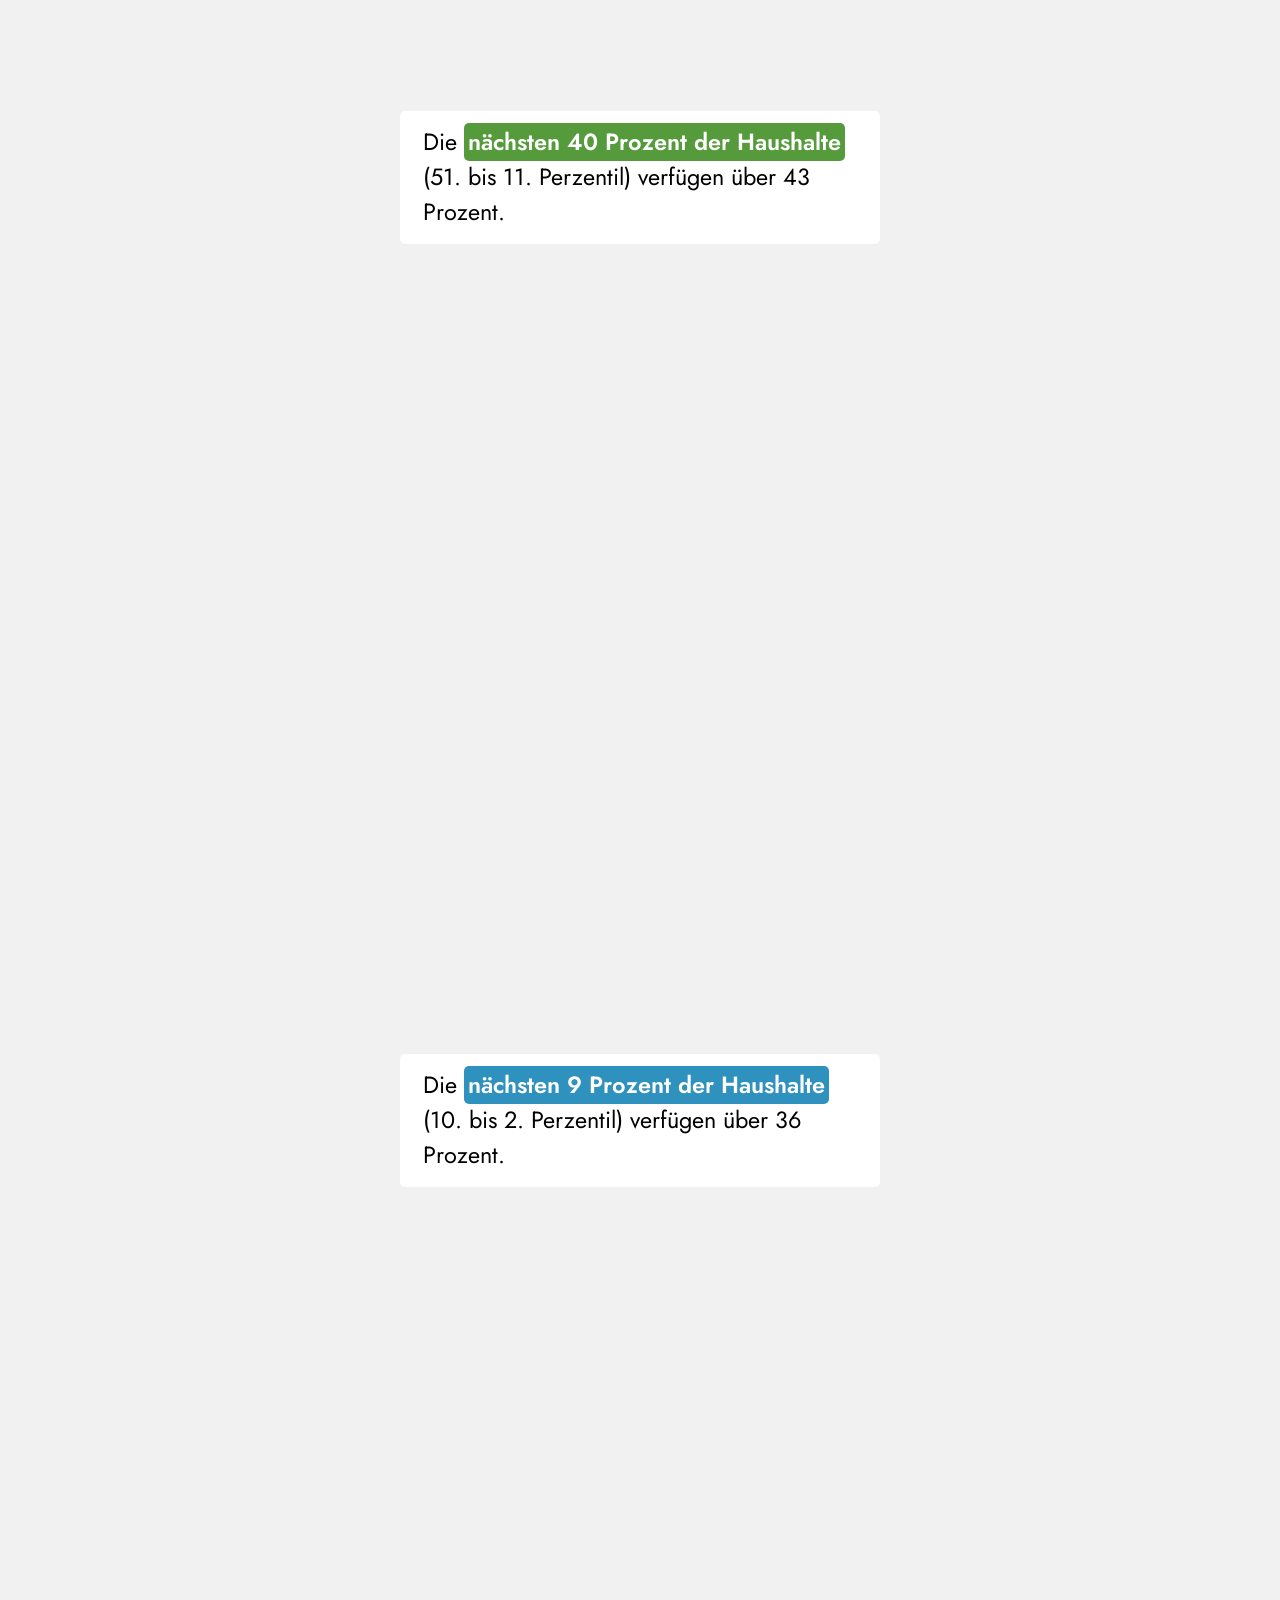
==== commit 6c8422c0: "Fake it: Münzen-Scrolly als Bild" ====
--- a/neurath.html
+++ b/neurath.html
@@ -53,11 +53,11 @@
       <!-- user-provided yaml closeread style options -->
       <style>
         :root {
-          --cr-narrative-border-radius: 5px;
+          --cr-section-background-color: #F1F1F1;
+--cr-narrative-background-color-overlay: #FFFFFFF2;
 --cr-narrative-text-color-overlay: black;
+--cr-narrative-border-radius: 5px;
 --cr-narrative-font-family: Jost;
---cr-section-background-color: #F1F1F1;
---cr-narrative-background-color-overlay: #FFFFFFF2;
         }
       </style>
     
@@ -149,37 +149,7 @@
 <p><br><br><br><br> Als nächstes vergleichen wir…</p>
 <p>- das mittlere Vermögen der <em>unteren Hälfte</em> der Haushalte<br> - das mittlere Vermögen <em>aller Haushalte</em> und<br> - das durchschnittliche Vermögen des <em>obersten Prozents</em>.<br></p>
 <p>Mit dem mittleren Vermögen ist das Vermögen jenes Haushalts gemeint, der sich – nachdem alle Haushalte nach ihrem Vermögen sortiert wurden – genau in der Mitte befindet. <br><br><br></p>
-<div class="cr-section cr-column-screen overlay-center">
-<div class="narrative-col">
-<div class="trigger new-trigger" data-focus-on="cr-vermoegen-vergleich-1" data-pan-to="0%,0%">
-<div class="narrative">
-<p>Bitte scrollen.</p>
-</div>
-</div>
-<div class="trigger new-trigger" data-focus-on="cr-vermoegen-vergleich-1" data-pan-to="0%,-20%">
-<div class="narrative">
-<p>Weiterscrollen!</p>
-</div>
-</div>
-<div class="trigger new-trigger" data-focus-on="cr-vermoegen-vergleich-1" data-pan-to="0%,-40%">
-<div class="narrative">
-<p>Haushalte, die Vermögen von mehr als 2,64 Mio. EUR besitzen, gehören zum obersten Prozent.</p>
-</div>
-</div>
-<div class="trigger new-trigger" data-focus-on="cr-vermoegen-vergleich-1" data-pan-to="0%,-80%">
-<div class="narrative">
-<p>Und durchschnittlich besitzen diese Haushalte jeweils <strong>4,92 Mio. EUR</strong>.</p>
-</div>
-</div>
-</div>
-<div class="sticky-col">
-<div class="sticky-col-stack">
-<div id="cr-vermoegen-vergleich-1" class="sticky">
-<p><img src="media/vermoegen-vergleich-1.png" class="img-fluid"></p>
-</div>
-</div>
-</div>
-</div>
+<p><img src="media/vermoegen-vergleich-1-mit-labels.png" class="img-fluid"></p>
 <section id="wie-teilt-sich-das-vermögen-der-privaten-haushalte-in-österreich-auf" class="level2">
 <h2 class="anchored" data-anchor-id="wie-teilt-sich-das-vermögen-der-privaten-haushalte-in-österreich-auf">Wie teilt sich das Vermögen der privaten Haushalte in Österreich auf?</h2>
 <div class="cr-section cr-column-screen overlay-center">
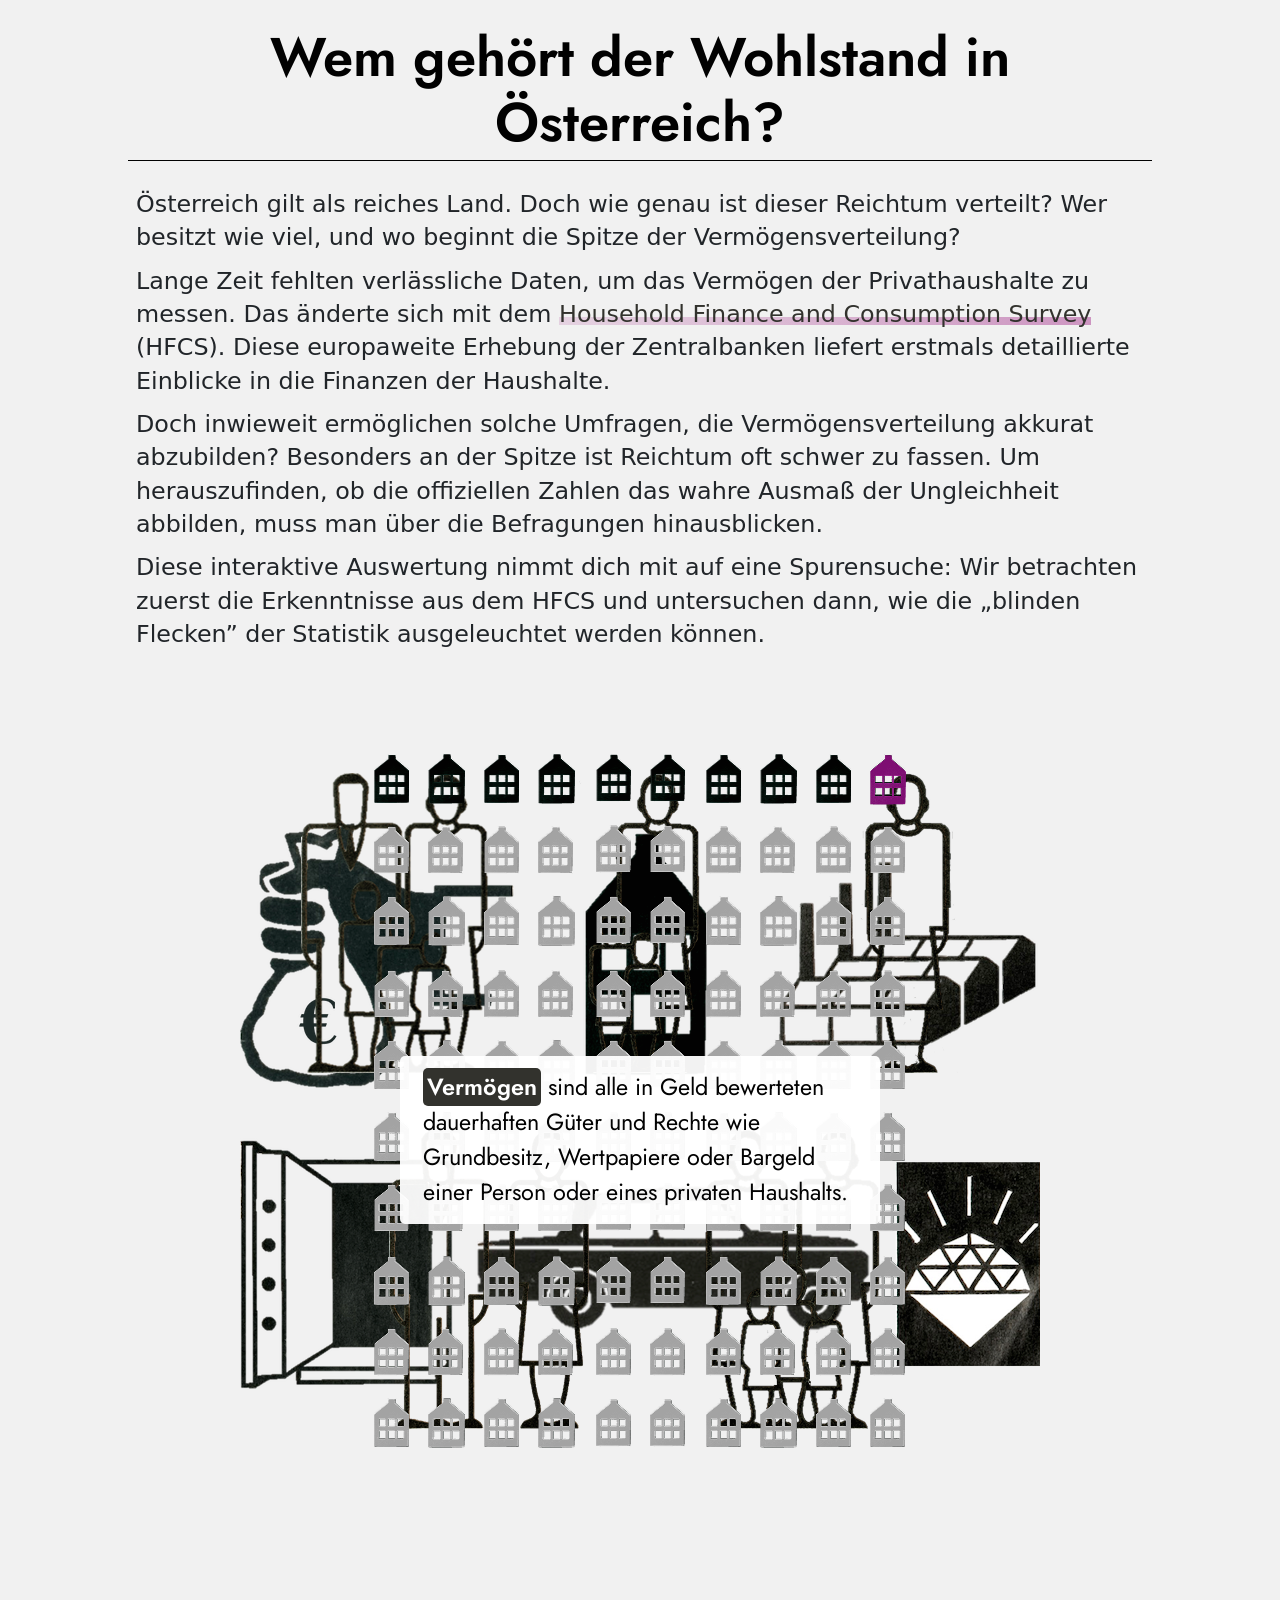
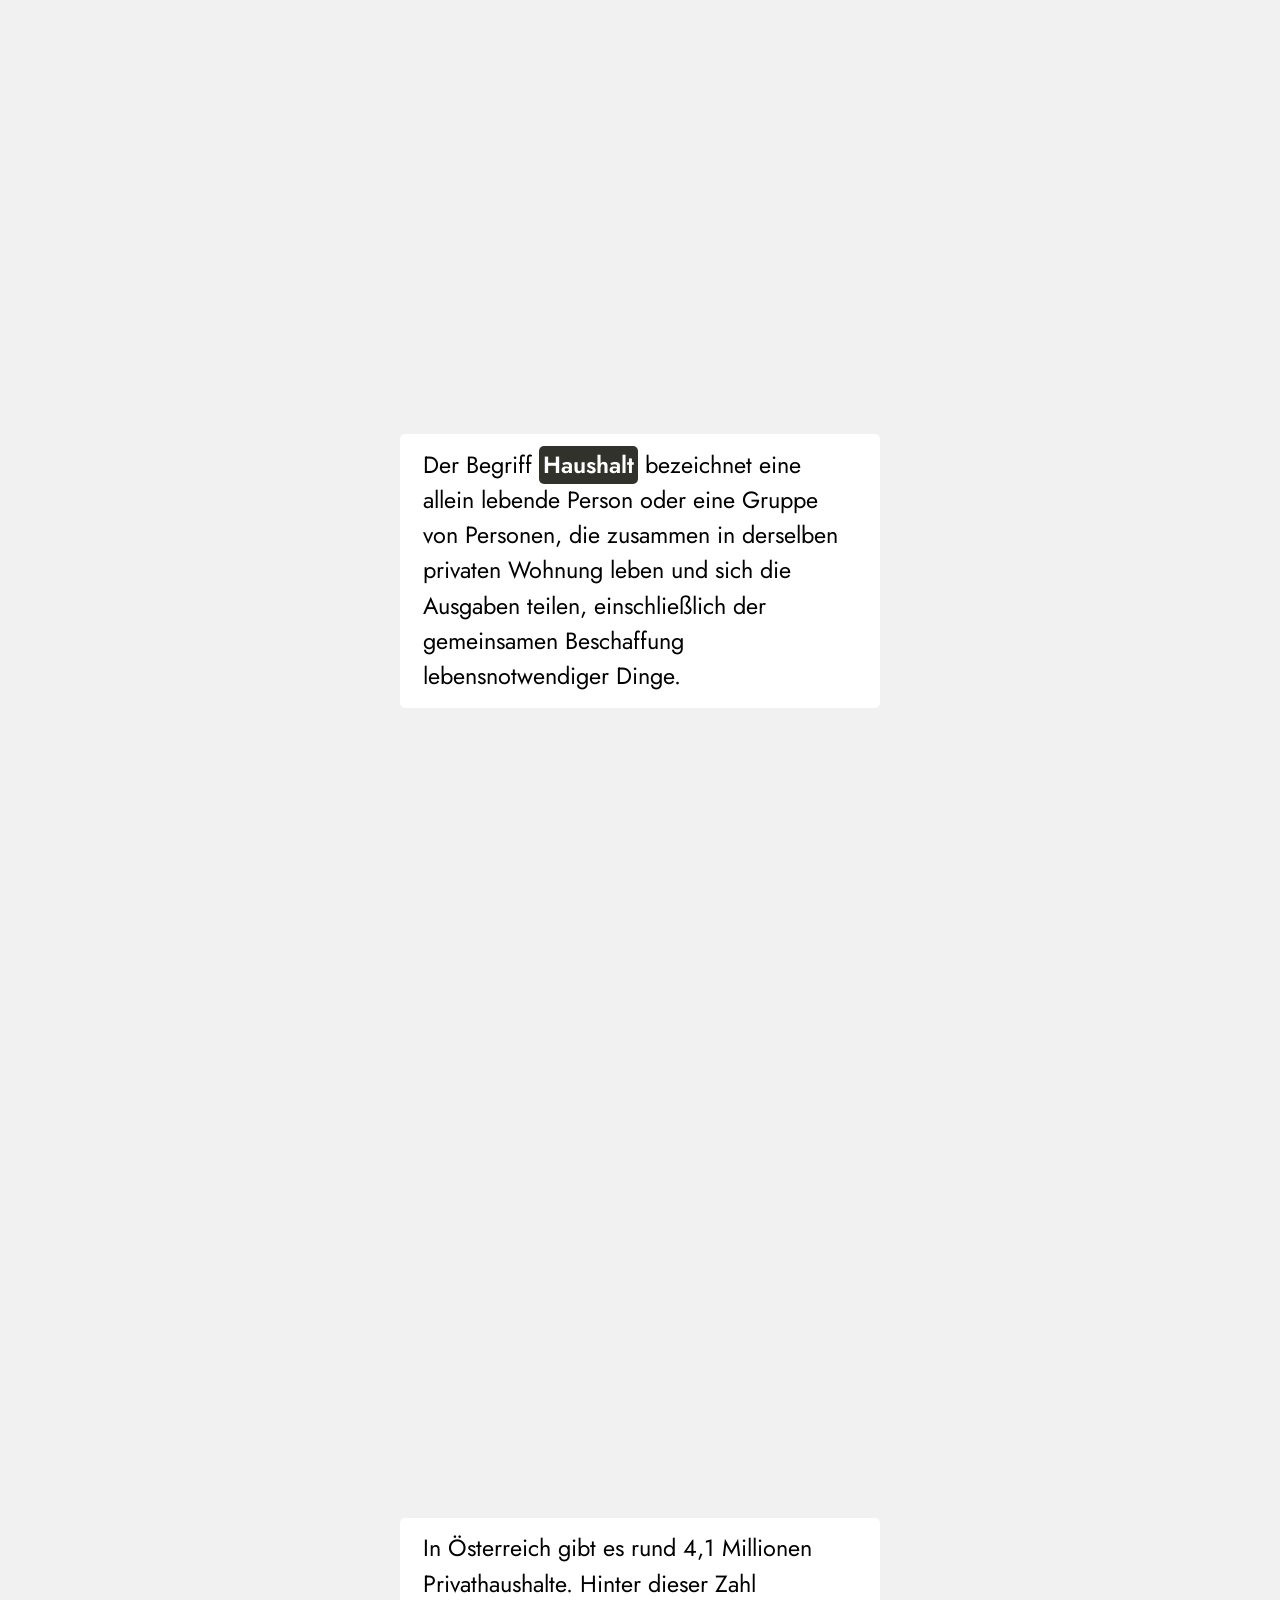
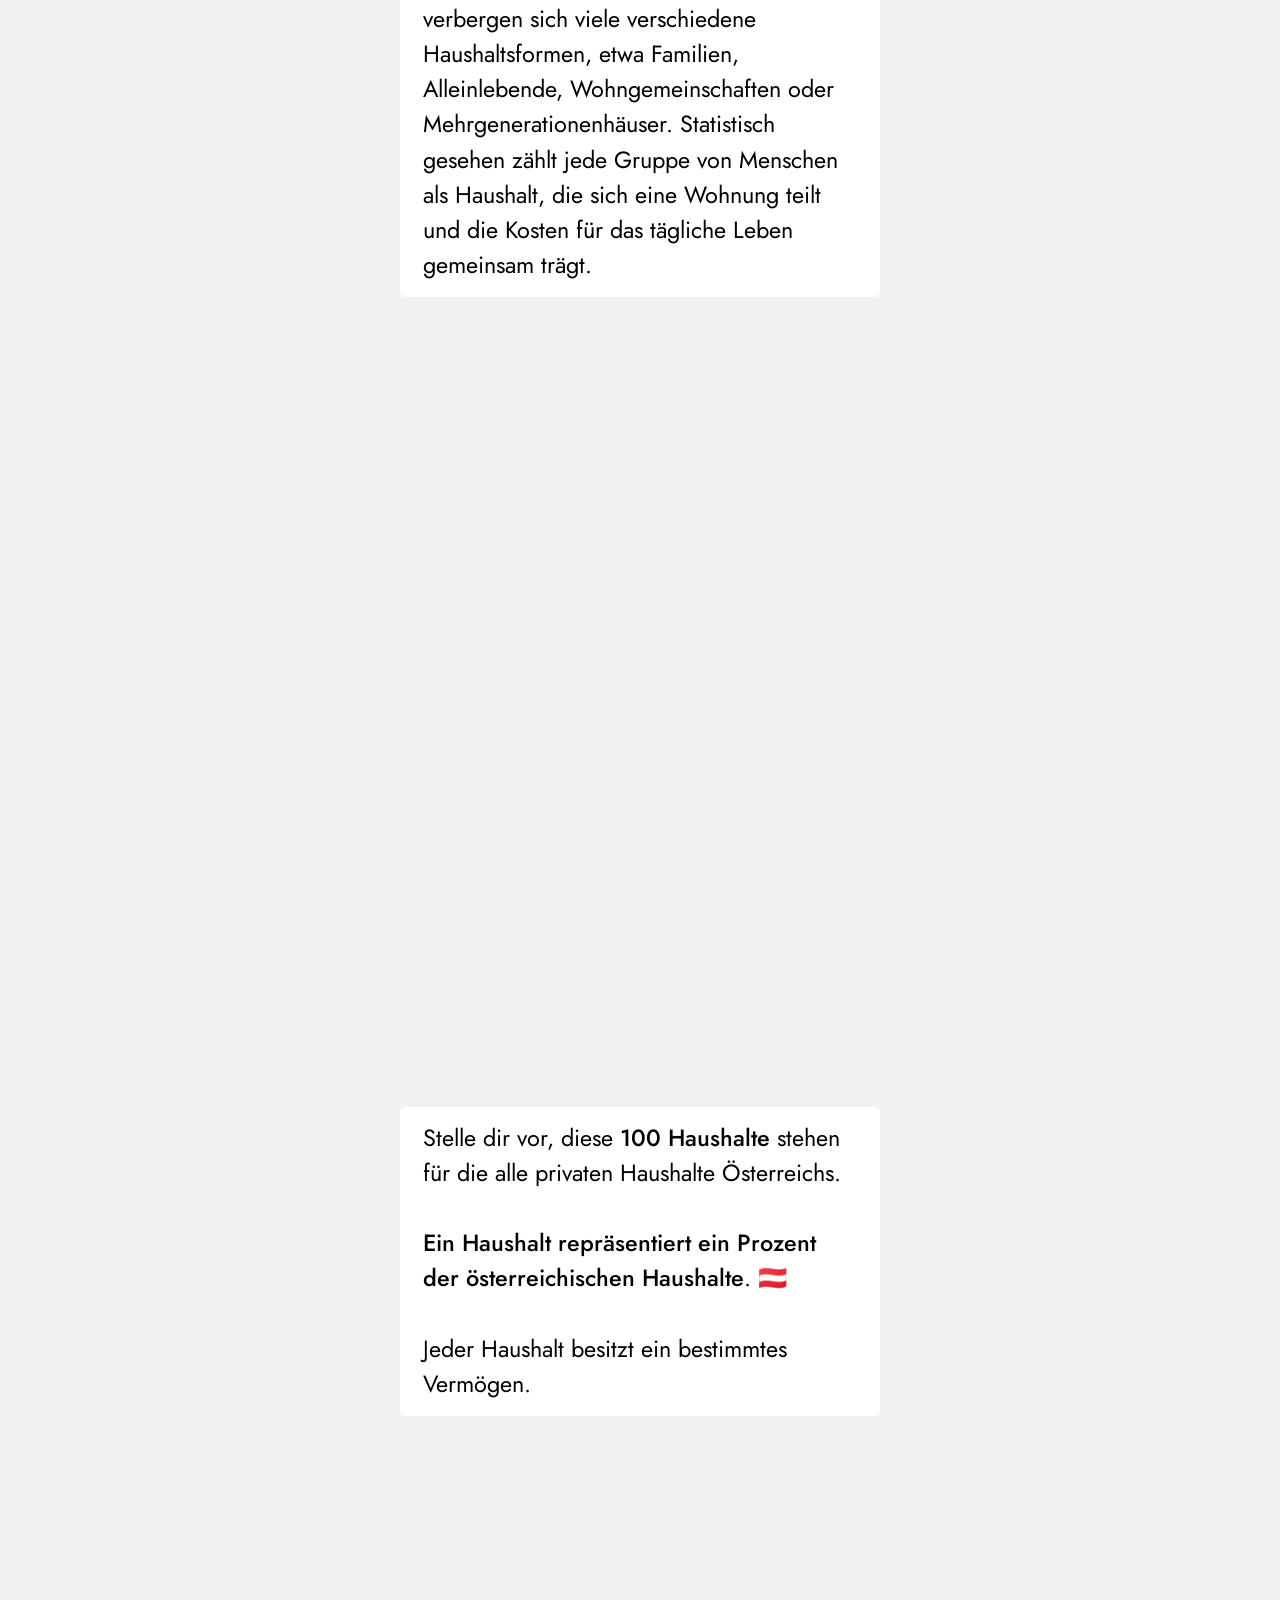
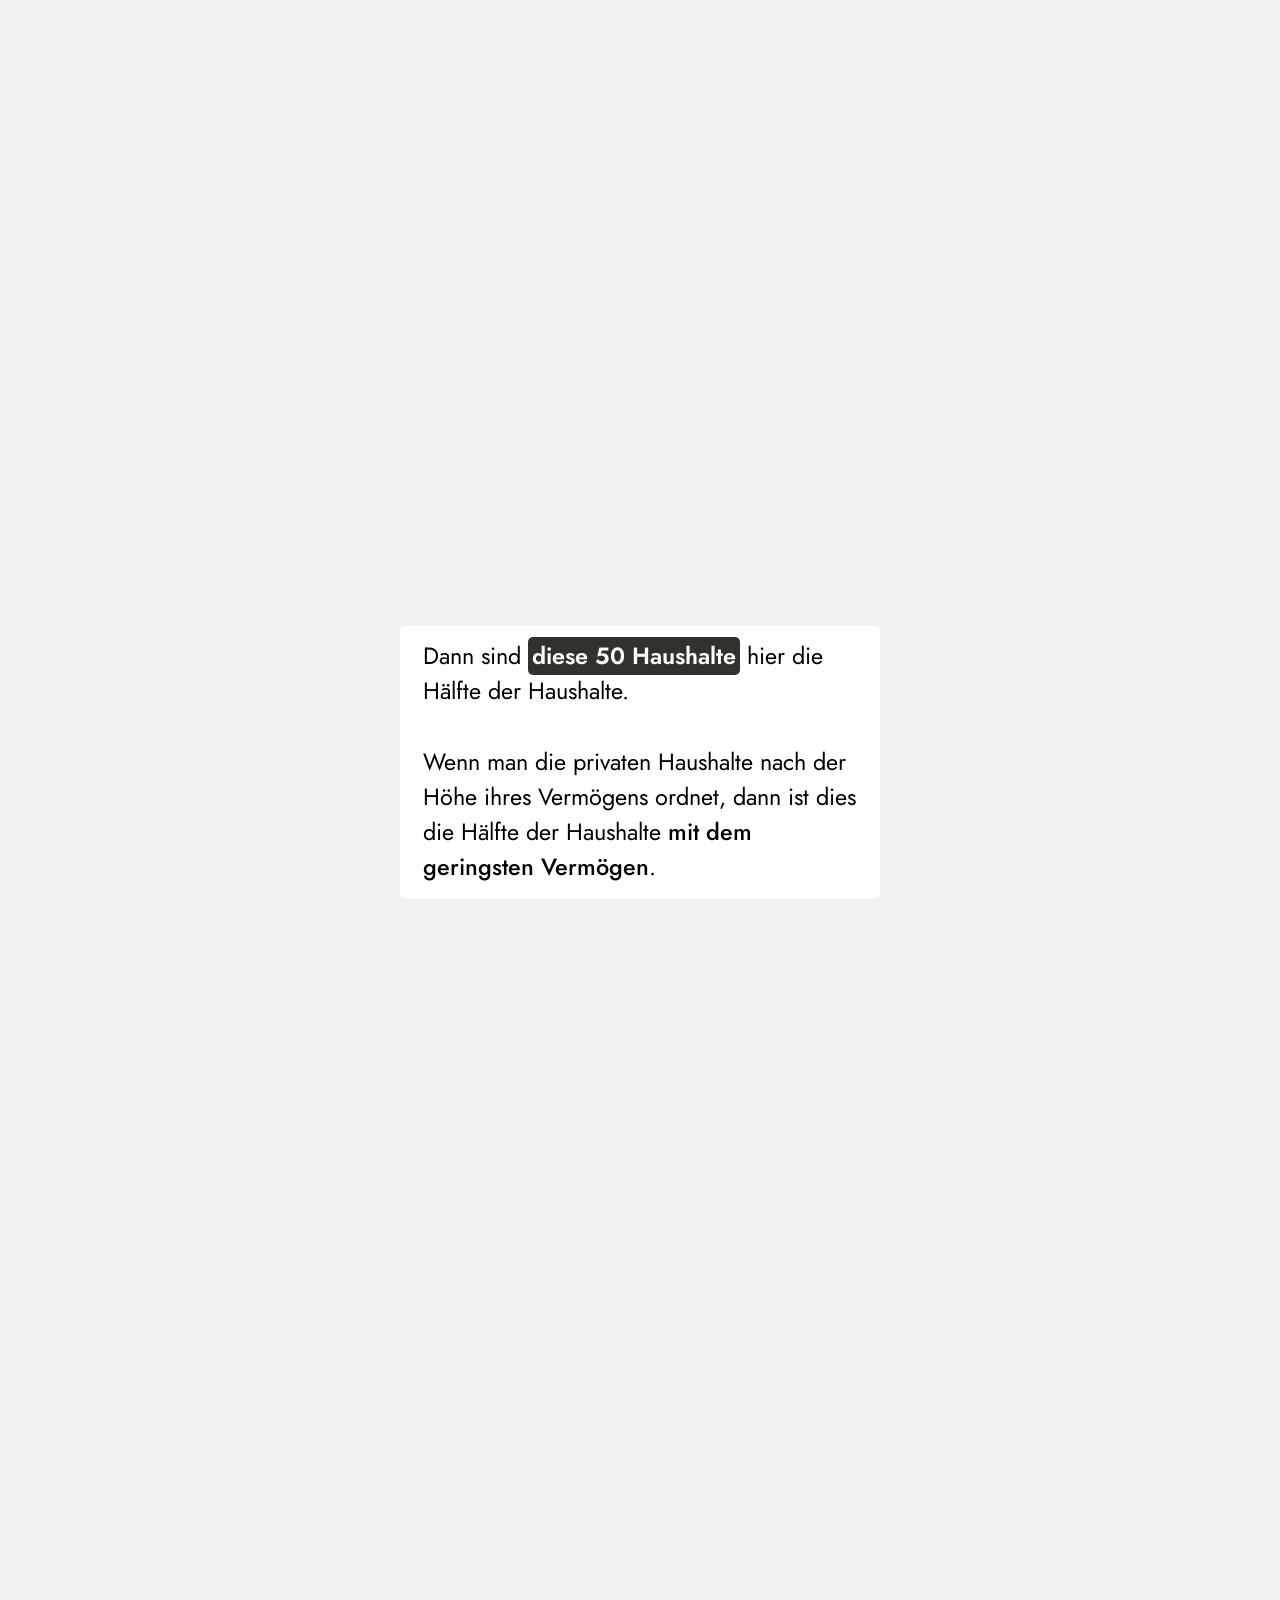
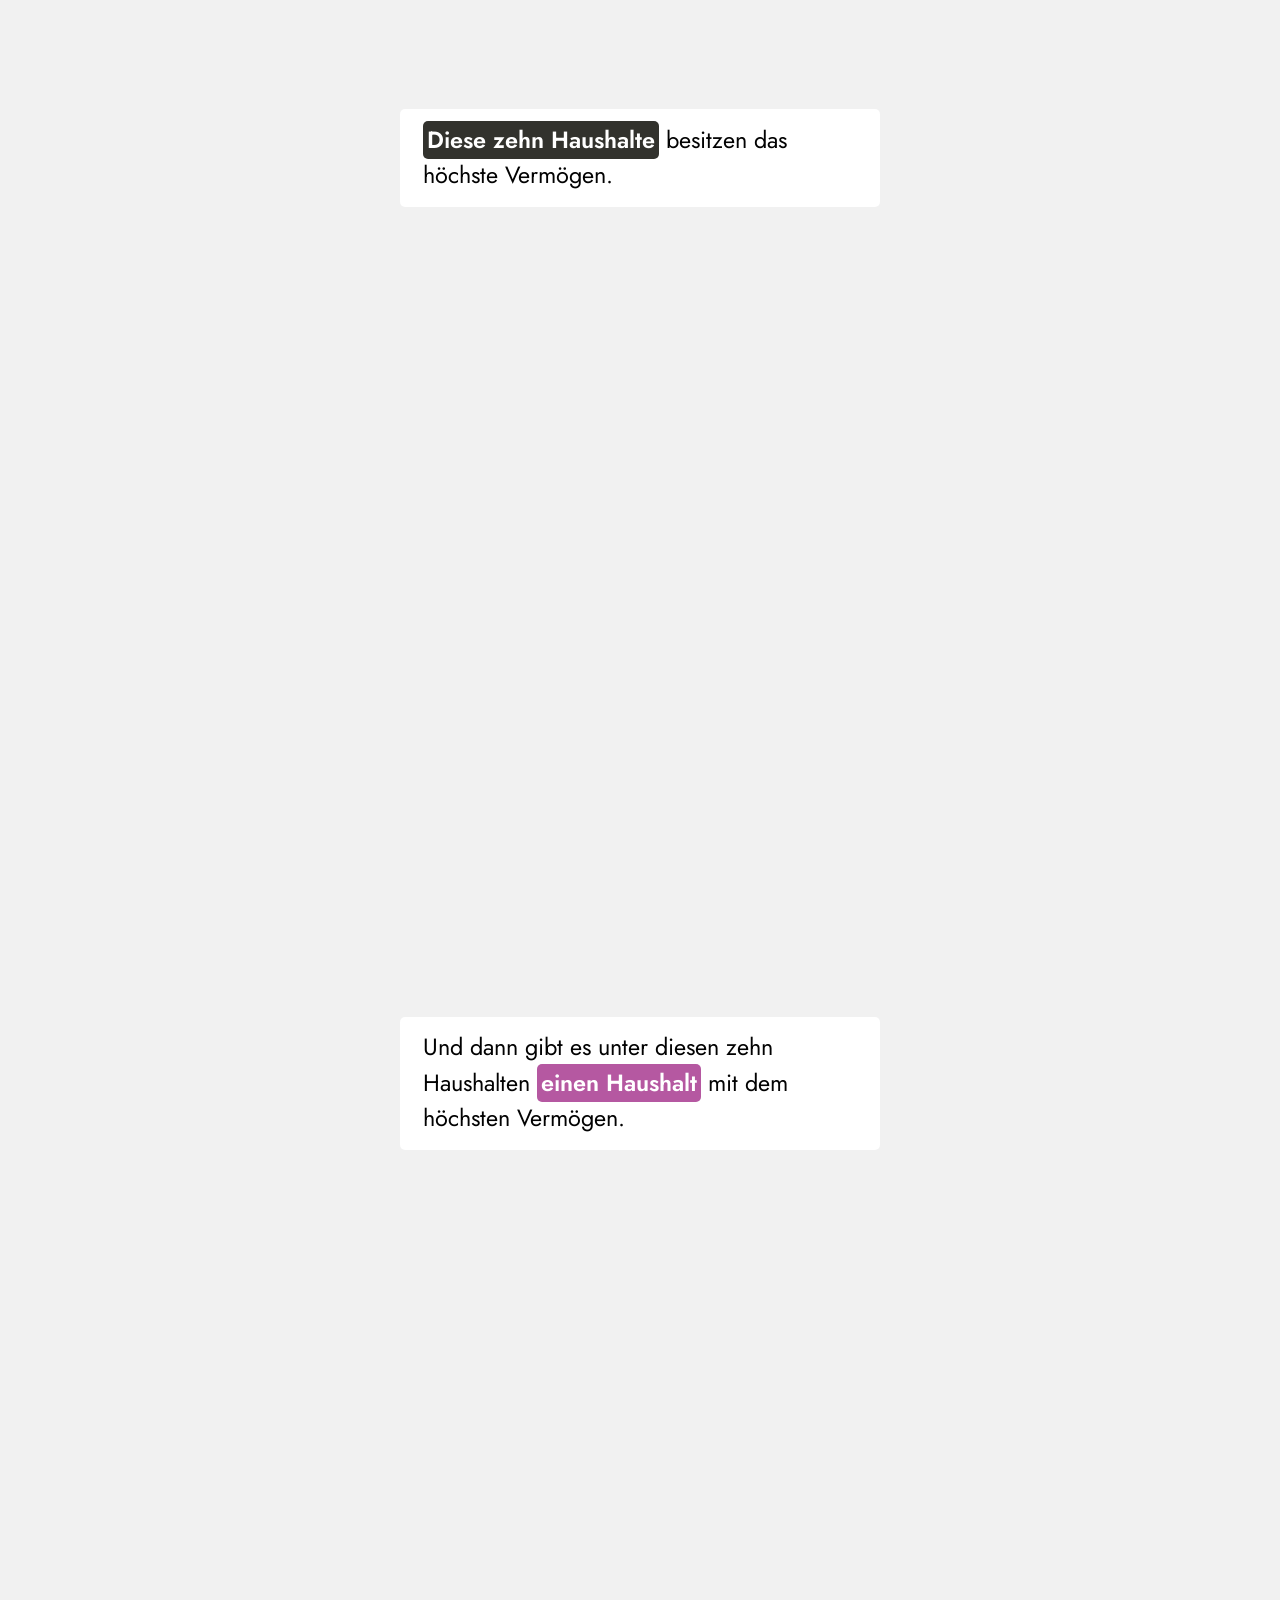
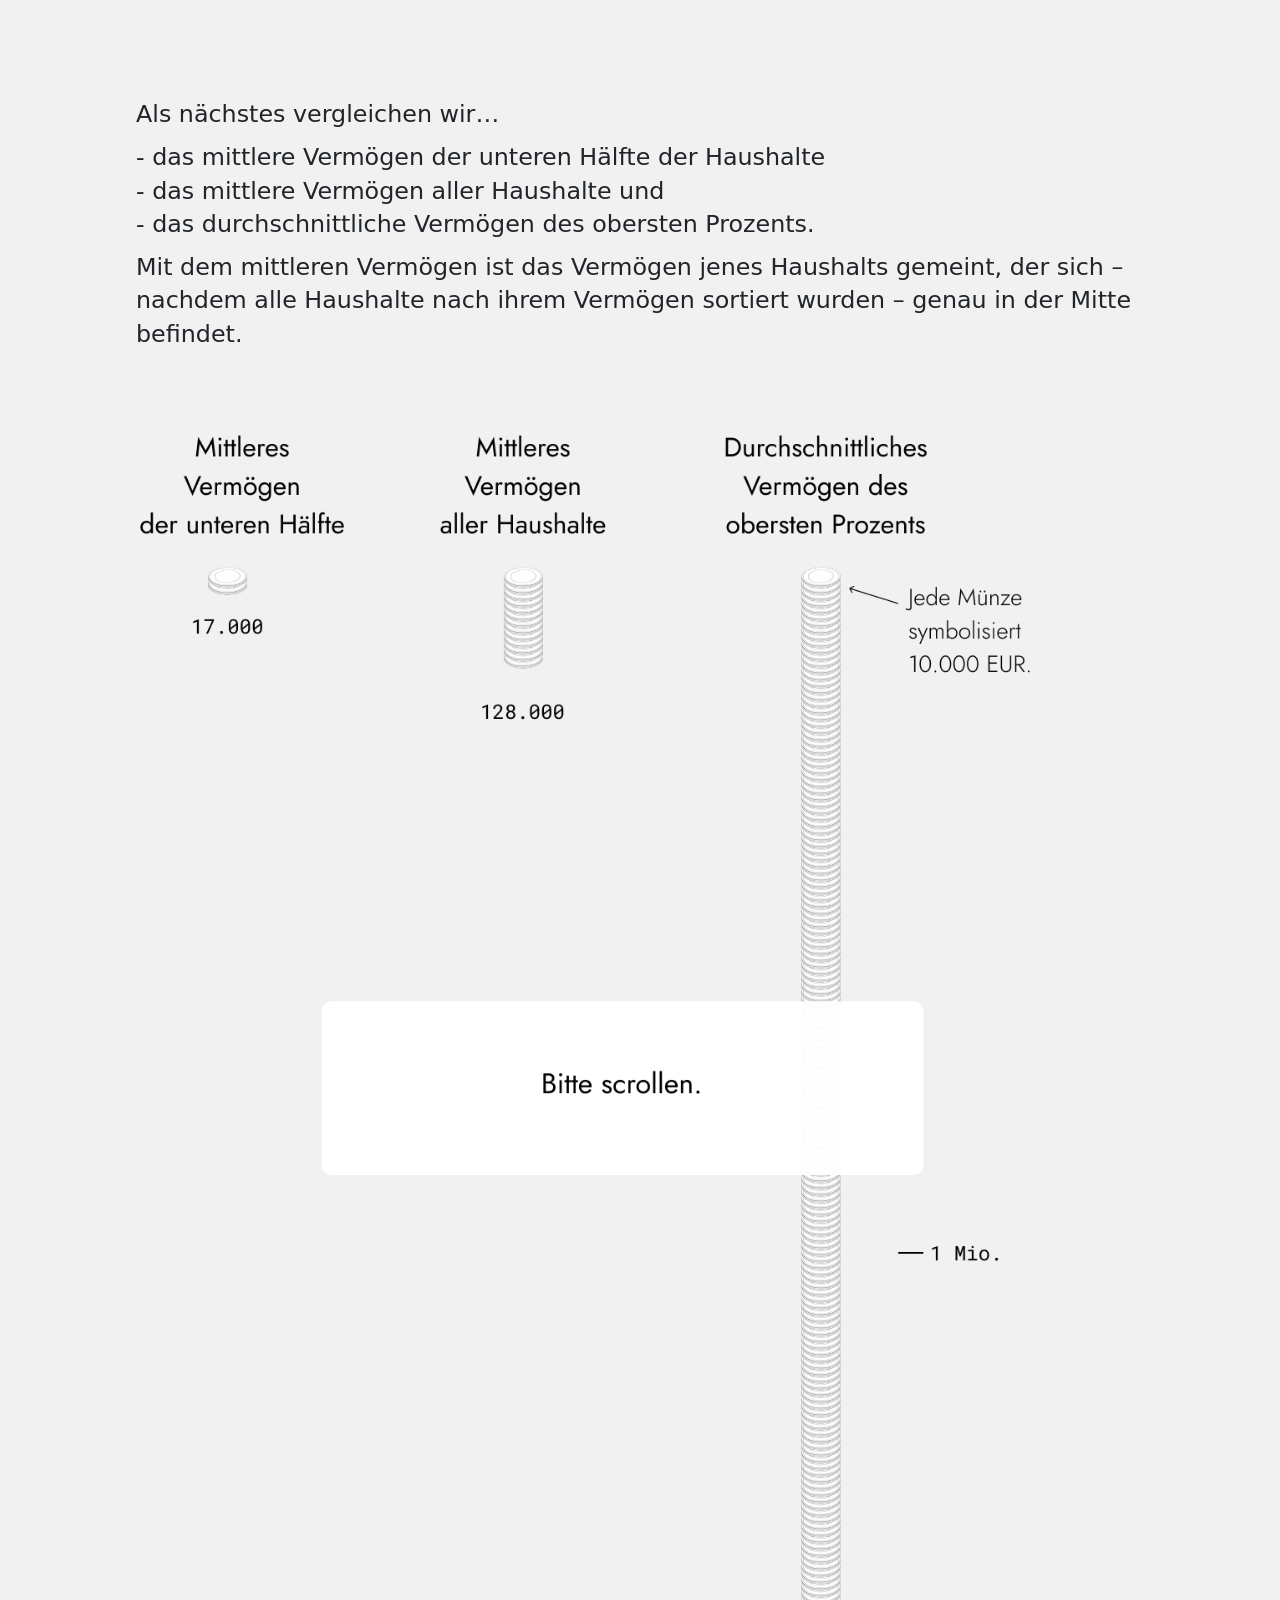
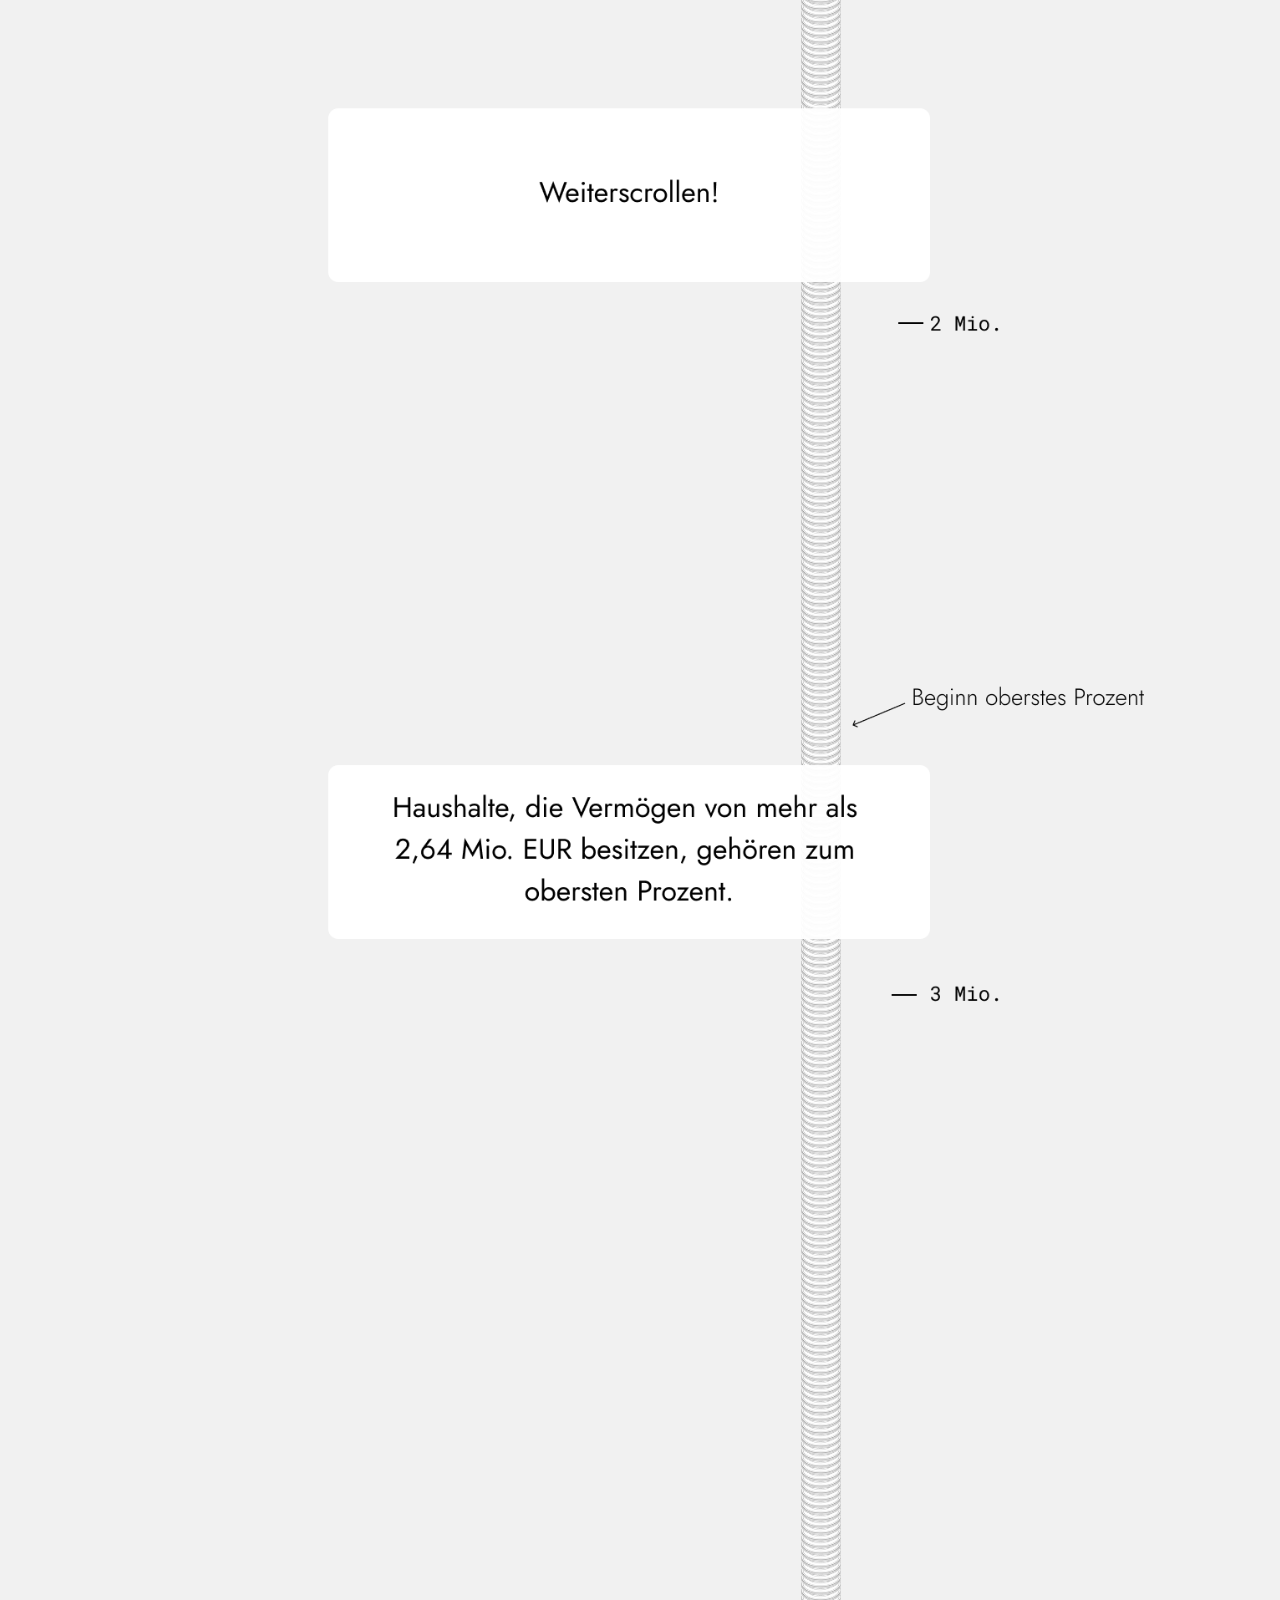
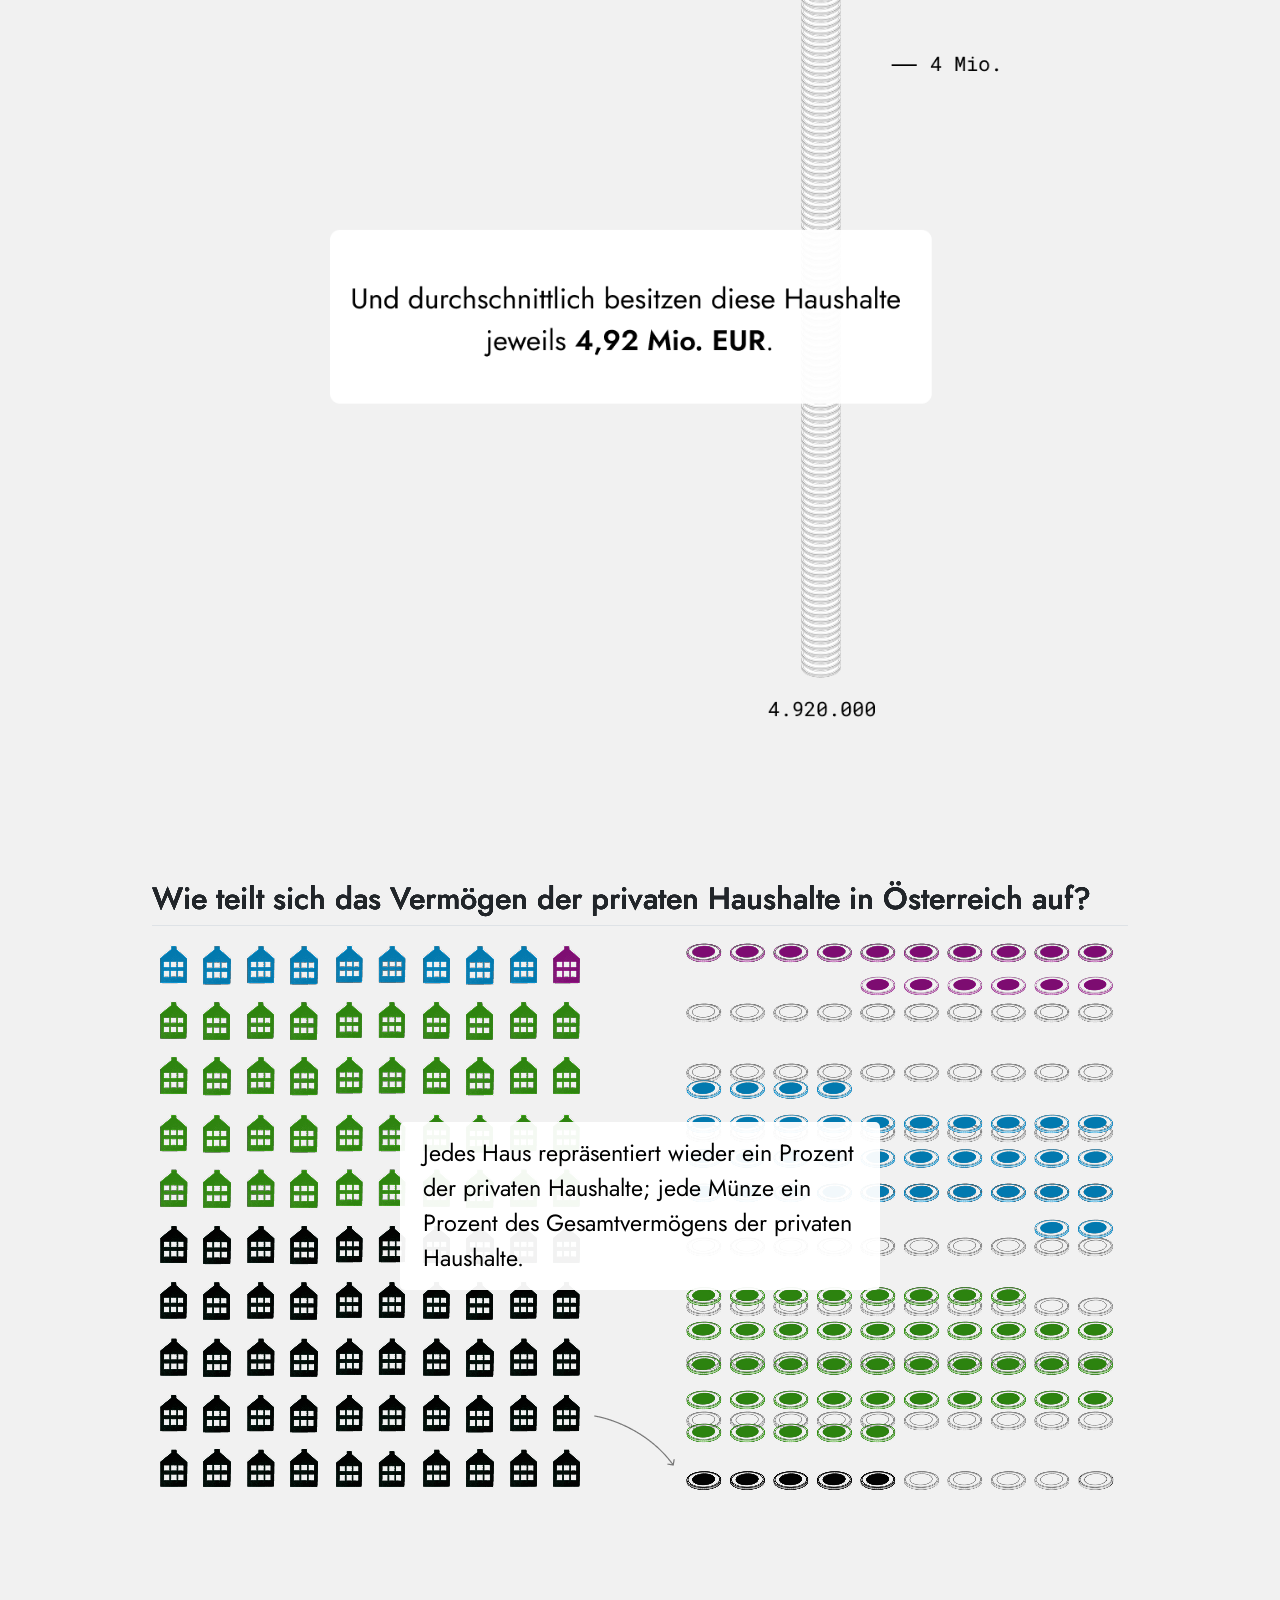
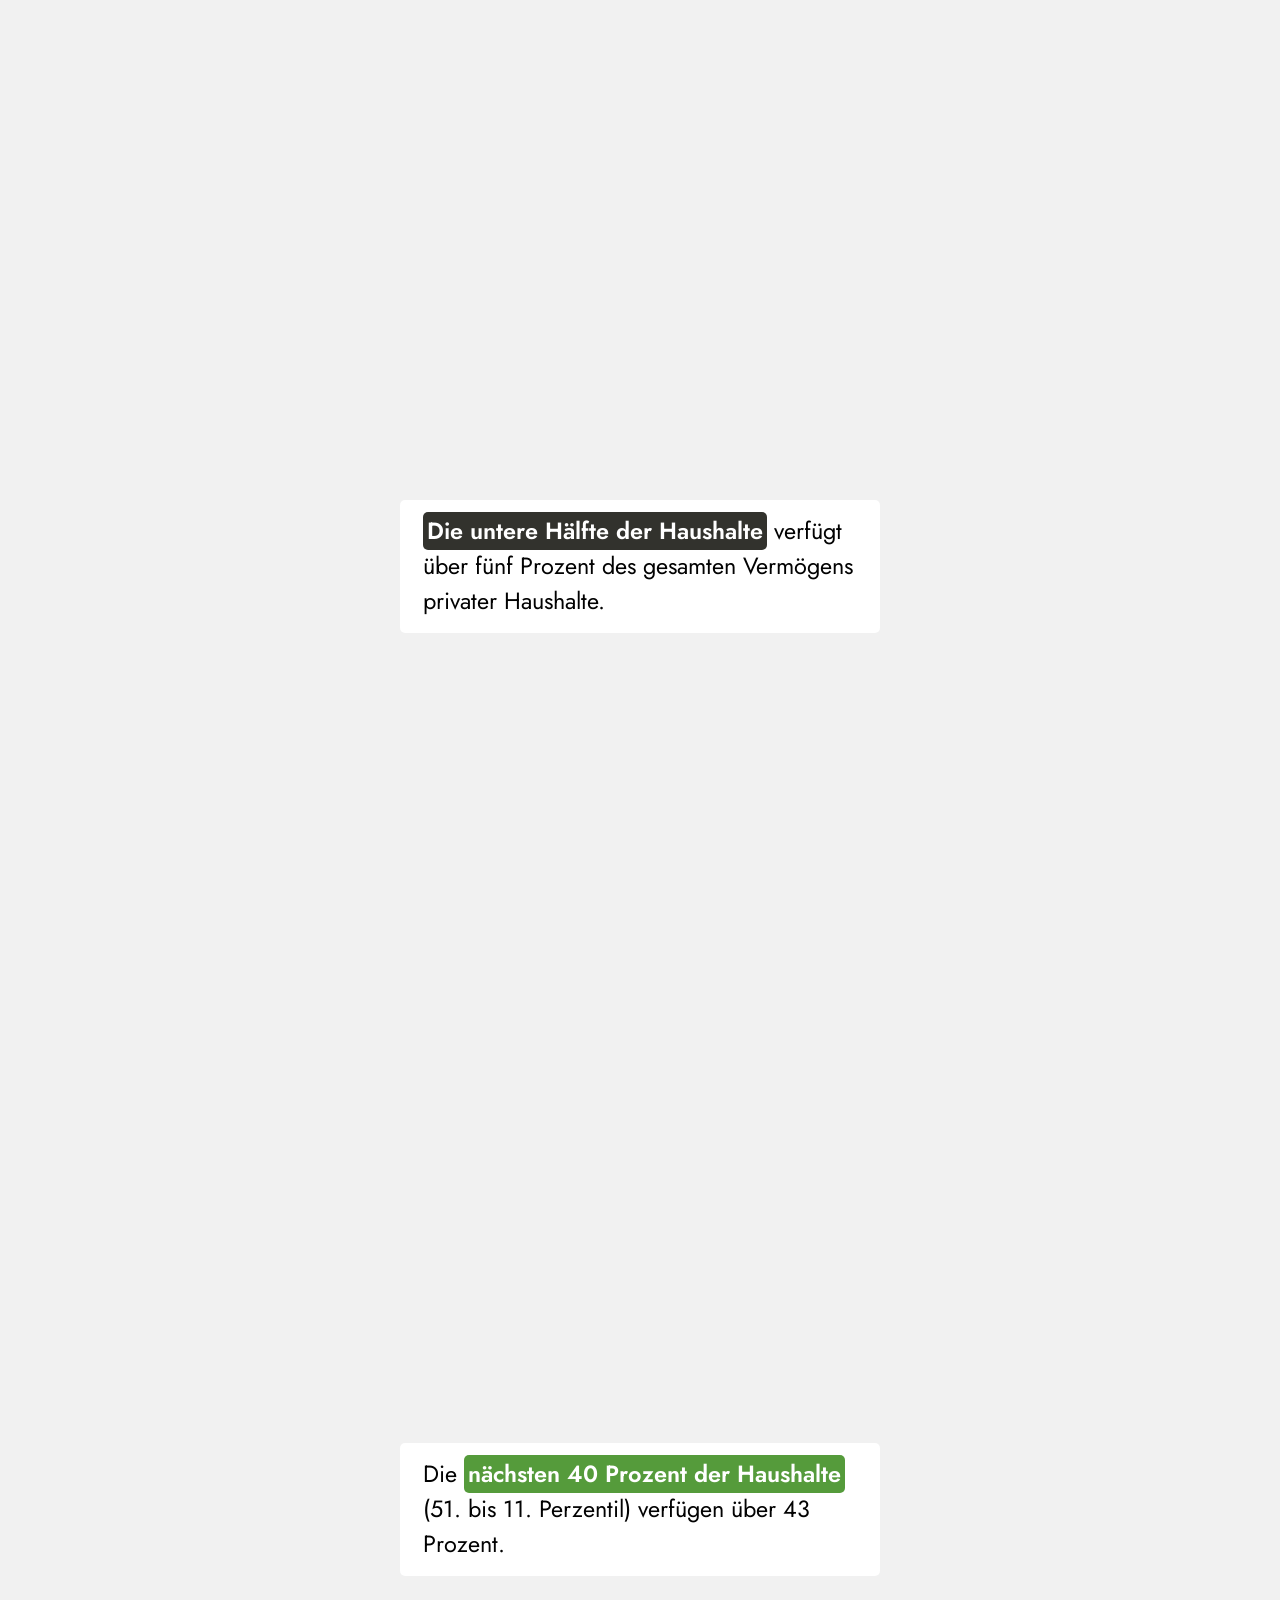
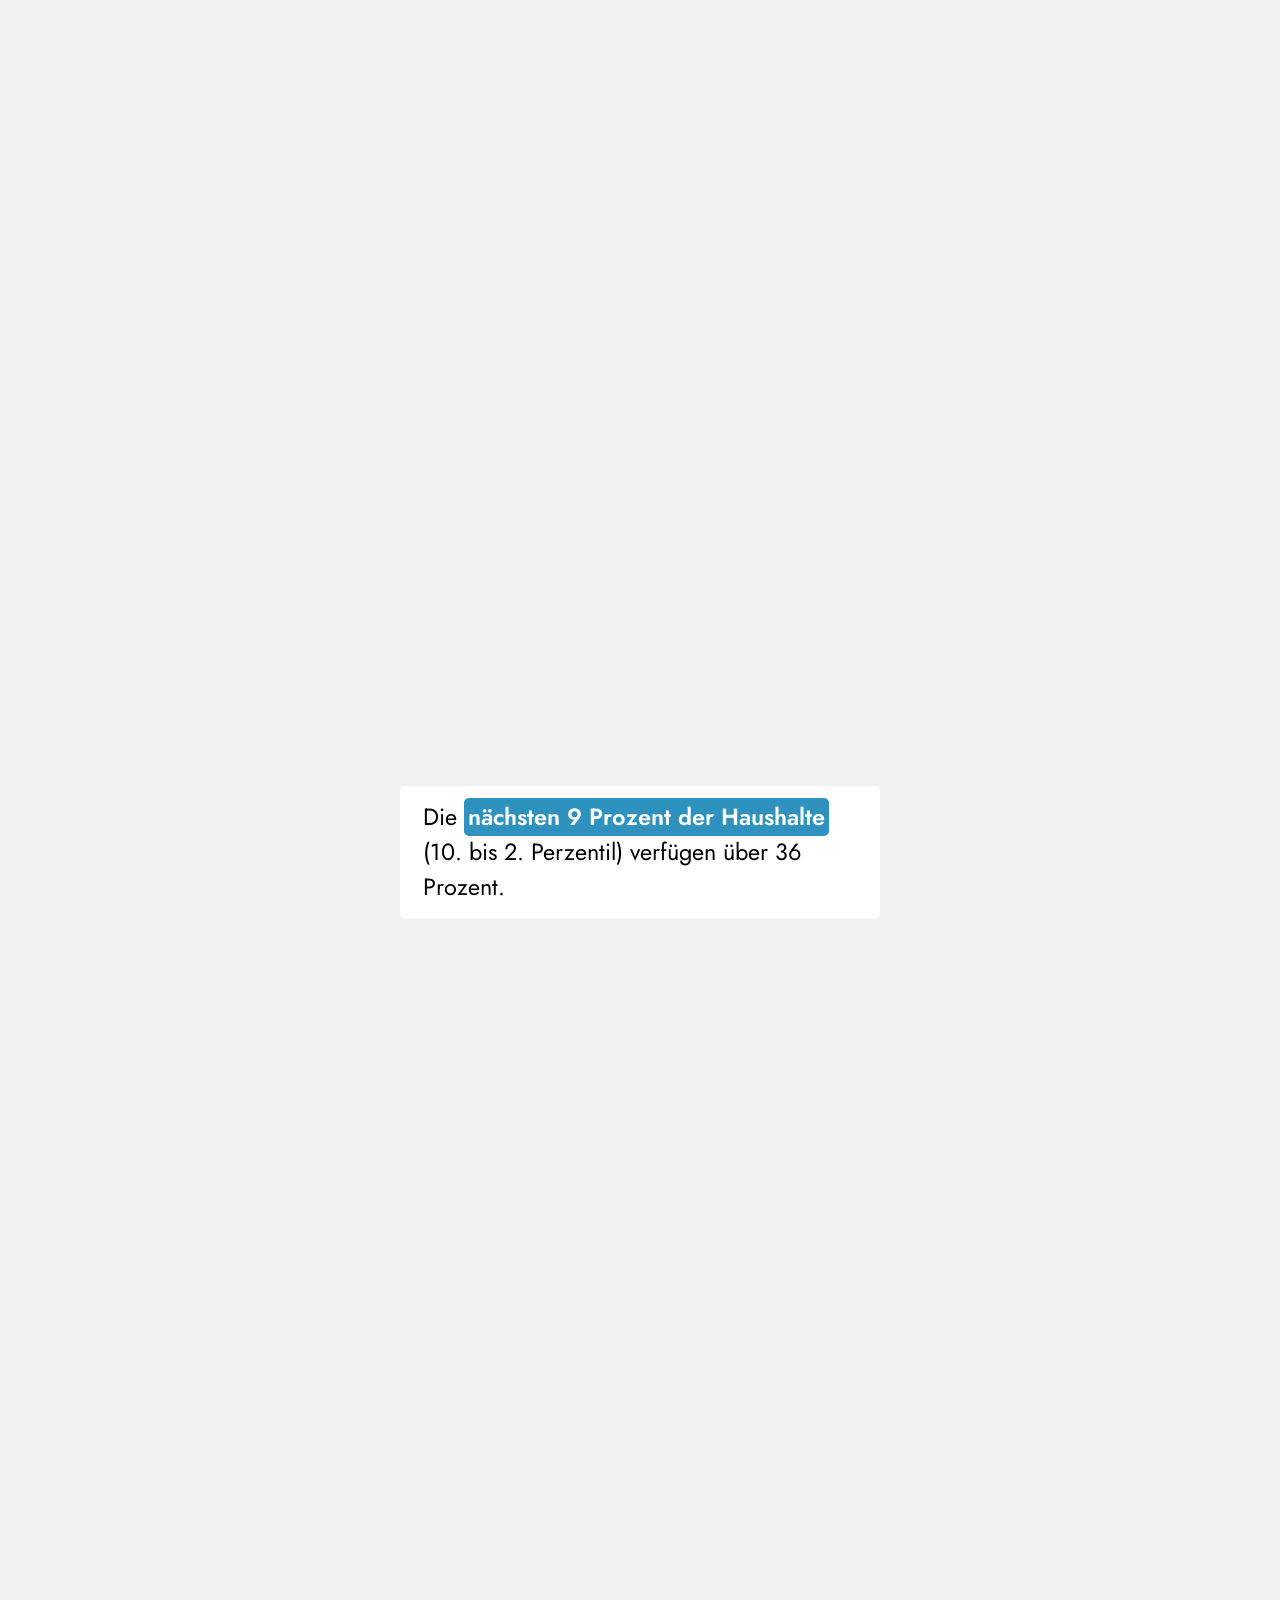
==== commit 98d83c31: "Anpassung Breite img/p" ====
--- a/neurath.html
+++ b/neurath.html
@@ -53,11 +53,11 @@
       <!-- user-provided yaml closeread style options -->
       <style>
         :root {
-          --cr-section-background-color: #F1F1F1;
+          --cr-narrative-font-family: Jost;
+--cr-section-background-color: #F1F1F1;
 --cr-narrative-background-color-overlay: #FFFFFFF2;
 --cr-narrative-text-color-overlay: black;
 --cr-narrative-border-radius: 5px;
---cr-narrative-font-family: Jost;
         }
       </style>
     
@@ -150,8 +150,6 @@
 <p>- das mittlere Vermögen der <em>unteren Hälfte</em> der Haushalte<br> - das mittlere Vermögen <em>aller Haushalte</em> und<br> - das durchschnittliche Vermögen des <em>obersten Prozents</em>.<br></p>
 <p>Mit dem mittleren Vermögen ist das Vermögen jenes Haushalts gemeint, der sich – nachdem alle Haushalte nach ihrem Vermögen sortiert wurden – genau in der Mitte befindet. <br><br><br></p>
 <p><img src="media/vermoegen-vergleich-1-mit-labels.png" class="img-fluid"></p>
-<section id="wie-teilt-sich-das-vermögen-der-privaten-haushalte-in-österreich-auf" class="level2">
-<h2 class="anchored" data-anchor-id="wie-teilt-sich-das-vermögen-der-privaten-haushalte-in-österreich-auf">Wie teilt sich das Vermögen der privaten Haushalte in Österreich auf?</h2>
 <div class="cr-section cr-column-screen overlay-center">
 <div class="narrative-col">
 <div class="trigger new-trigger" data-focus-on="cr-haushalte-vermoegen-start">
@@ -213,30 +211,50 @@
 <div class="sticky-col">
 <div class="sticky-col-stack">
 <div id="cr-haushalte-vermoegen-start" class="sticky">
+<section id="wie-teilt-sich-das-vermögen-der-privaten-haushalte-in-österreich-auf" class="level2">
+<h2 class="anchored" data-anchor-id="wie-teilt-sich-das-vermögen-der-privaten-haushalte-in-österreich-auf">Wie teilt sich das Vermögen der privaten Haushalte in Österreich auf?</h2>
 <p><img src="media/haushalte-vermoegen-start.png" class="img-fluid"></p>
+</section>
 </div>
 <div id="cr-haushalte-vermoegen-untere50" class="sticky">
+<section id="wie-teilt-sich-das-vermögen-der-privaten-haushalte-in-österreich-auf-1" class="level2">
+<h2 class="anchored" data-anchor-id="wie-teilt-sich-das-vermögen-der-privaten-haushalte-in-österreich-auf-1">Wie teilt sich das Vermögen der privaten Haushalte in Österreich auf?</h2>
 <p><img src="media/haushalte-vermoegen-untere50.png" class="img-fluid"></p>
+</section>
 </div>
 <div id="cr-haushalte-vermoegen-50bis11" class="sticky">
+<section id="wie-teilt-sich-das-vermögen-der-privaten-haushalte-in-österreich-auf-2" class="level2">
+<h2 class="anchored" data-anchor-id="wie-teilt-sich-das-vermögen-der-privaten-haushalte-in-österreich-auf-2">Wie teilt sich das Vermögen der privaten Haushalte in Österreich auf?</h2>
 <p><img src="media/haushalte-vermoegen-50bis11.png" class="img-fluid"></p>
+</section>
 </div>
 <div id="cr-haushalte-vermoegen-10bis2" class="sticky">
+<section id="wie-teilt-sich-das-vermögen-der-privaten-haushalte-in-österreich-auf-3" class="level2">
+<h2 class="anchored" data-anchor-id="wie-teilt-sich-das-vermögen-der-privaten-haushalte-in-österreich-auf-3">Wie teilt sich das Vermögen der privaten Haushalte in Österreich auf?</h2>
 <p><img src="media/haushalte-vermoegen-10bis2.png" class="img-fluid"></p>
+</section>
 </div>
 <div id="cr-haushalte-vermoegen-top1" class="sticky">
+<section id="wie-teilt-sich-das-vermögen-der-privaten-haushalte-in-österreich-auf-4" class="level2">
+<h2 class="anchored" data-anchor-id="wie-teilt-sich-das-vermögen-der-privaten-haushalte-in-österreich-auf-4">Wie teilt sich das Vermögen der privaten Haushalte in Österreich auf?</h2>
 <p><img src="media/haushalte-vermoegen-top1.png" class="img-fluid"></p>
+</section>
 </div>
 <div id="cr-haushalte-vermoegen-top1-10" class="sticky">
+<section id="wie-teilt-sich-das-vermögen-der-privaten-haushalte-in-österreich-auf-5" class="level2">
+<h2 class="anchored" data-anchor-id="wie-teilt-sich-das-vermögen-der-privaten-haushalte-in-österreich-auf-5">Wie teilt sich das Vermögen der privaten Haushalte in Österreich auf?</h2>
 <p><img src="media/haushalte-vermoegen-top1-10.png" class="img-fluid"></p>
+</section>
 </div>
 <div id="cr-haushalte-vermoegen-untere90" class="sticky">
+<section id="wie-teilt-sich-das-vermögen-der-privaten-haushalte-in-österreich-auf-6" class="level2">
+<h2 class="anchored" data-anchor-id="wie-teilt-sich-das-vermögen-der-privaten-haushalte-in-österreich-auf-6">Wie teilt sich das Vermögen der privaten Haushalte in Österreich auf?</h2>
 <p><img src="media/haushalte-vermoegen-untere90.png" class="img-fluid"></p>
-</div>
-</div>
-</div>
-</div>
-</section>
+</section>
+</div>
+</div>
+</div>
+</div>
 <section id="was-sind-die-gründe-für-die-untererfassung-vermögender-haushalte" class="level2">
 <h2 class="anchored" data-anchor-id="was-sind-die-gründe-für-die-untererfassung-vermögender-haushalte">Was sind die Gründe für die Untererfassung vermögender Haushalte?</h2>
 <p>Für die HFCS-Erhebung wird eine Stichprobe von Haushalten in Österreich befragt. Eine ideale Stichprobe repräsentiert Haushalte verschiedener Gruppen gleichmäßig und erlaubt valide Aussagen über die Grundgesamtheit, also die privaten Haushalte in Österreich. <br><br> Beim HFCS sind jedoch wohlhabendere Haushalte unterrepräsentiert.</p>
@@ -294,12 +312,12 @@
 <h2 class="anchored" data-anchor-id="wie-kann-man-sich-der-tatsächlichen-vermögensverteilung-annähern">Wie kann man sich der tatsächlichen Vermögensverteilung annähern?</h2>
 <p>Um ein realistisches Gesamtbild zu zeichnen, können die Befragungsdaten anhand der trend.-Reichstenliste ergänzt werden. Dieses Verfahren macht jene Vermögen sichtbar, die in der Haushaltsbefragung sonst unterrepräsentiert bleiben.</p>
 <p>Zwischen dem Vermögen des <span class="highlighted-text highlighted-text-purple">reichsten Haushalts der Umfrage</span> (ca. 12 Mio. Euro) und dem Vermögen auf dem <span class="highlighted-text">untersten Rang der Reichstenliste</span> (290 Mio. Euro) klafft ein riesiges Loch.</p>
-<p><br></p>
-<div class="cell">
+<p><br><br></p>
+<div class="cell" data-layout-align="center">
 <div class="cell-output-display">
-<div>
+<div class="quarto-figure quarto-figure-center">
 <figure class="figure">
-<p><img src="neurath_files/figure-html/circle-chart-1.png" class="img-fluid figure-img" style="width:95.0%"></p>
+<p><img src="neurath_files/figure-html/circle-chart-1.png" class="img-fluid quarto-figure quarto-figure-center figure-img" style="width:70.0%"></p>
 </figure>
 </div>
 </div>
@@ -345,19 +363,25 @@
 <div class="sticky-col">
 <div class="sticky-col-stack">
 <div id="cr-muenzen-top-1-roh" class="sticky">
-<p><img src="media/muenzen-top-1-roh.png" class="img-fluid"></p>
+<p><img src="media/muenzen-top-1-roh.png" class="img-fluid" style="width:95.0%" alt=""></p>
 </div>
 <div id="cr-muenzen-top-1-adj" class="sticky">
-<p><img src="media/muenzen-top-1-adj.png" class="img-fluid"></p>
+<p><img src="media/muenzen-top-1-adj.png" class="img-fluid" style="width:95.0%" alt=""></p>
 </div>
 <div id="cr-haushalte-1-lila-99-grau" class="sticky">
-<p><img src="media/haushalte-1-lila-99-grau.png" class="img-fluid"></p>
+<div style="text-align:center">
+<img src="media/haushalte-1-lila-99-grau.png" class="img-fluid" style="width:75.0%" alt="">
+</div>
 </div>
 <div id="cr-haushalte-1-lila-9-blau-90-grau" class="sticky">
-<p><img src="media/haushalte-1-lila-9-blau-90-grau.png" class="img-fluid"></p>
+<div style="text-align:center">
+<img src="media/haushalte-1-lila-9-blau-90-grau.png" class="img-fluid" style="width:75.0%" alt="">
+</div>
 </div>
 <div id="cr-haushalte-untere50-adj" class="sticky">
-<p><img src="media/haushalte-untere50-adj.png" class="img-fluid"></p>
+<div style="text-align:center">
+<img src="media/haushalte-untere50-adj.png" class="img-fluid" style="width:75.0%" alt="">
+</div>
 </div>
 </div>
 </div>
--- a/css/styles.css
+++ b/css/styles.css
@@ -56,6 +56,7 @@
 p {
   padding-left: 8px !important;
   padding-right: 8px !important;
+  margin: 0 auto;
 }
 
 .narrative p {
@@ -77,14 +78,20 @@
   margin-top: 40px;
 }
 
+.page-full, section#quellen > p {
+  max-width: 80%;
+  margin: 2% auto;
+}
+
+
 ul {
-  max-width: 100ch;
+  max-width: 80%;
   margin-inline: auto;  
 }
 
 li {
   font-weight: 300 !important;
-  font-size: 1.1em;
+  font-size: 0.9em;
 }
 
 em {
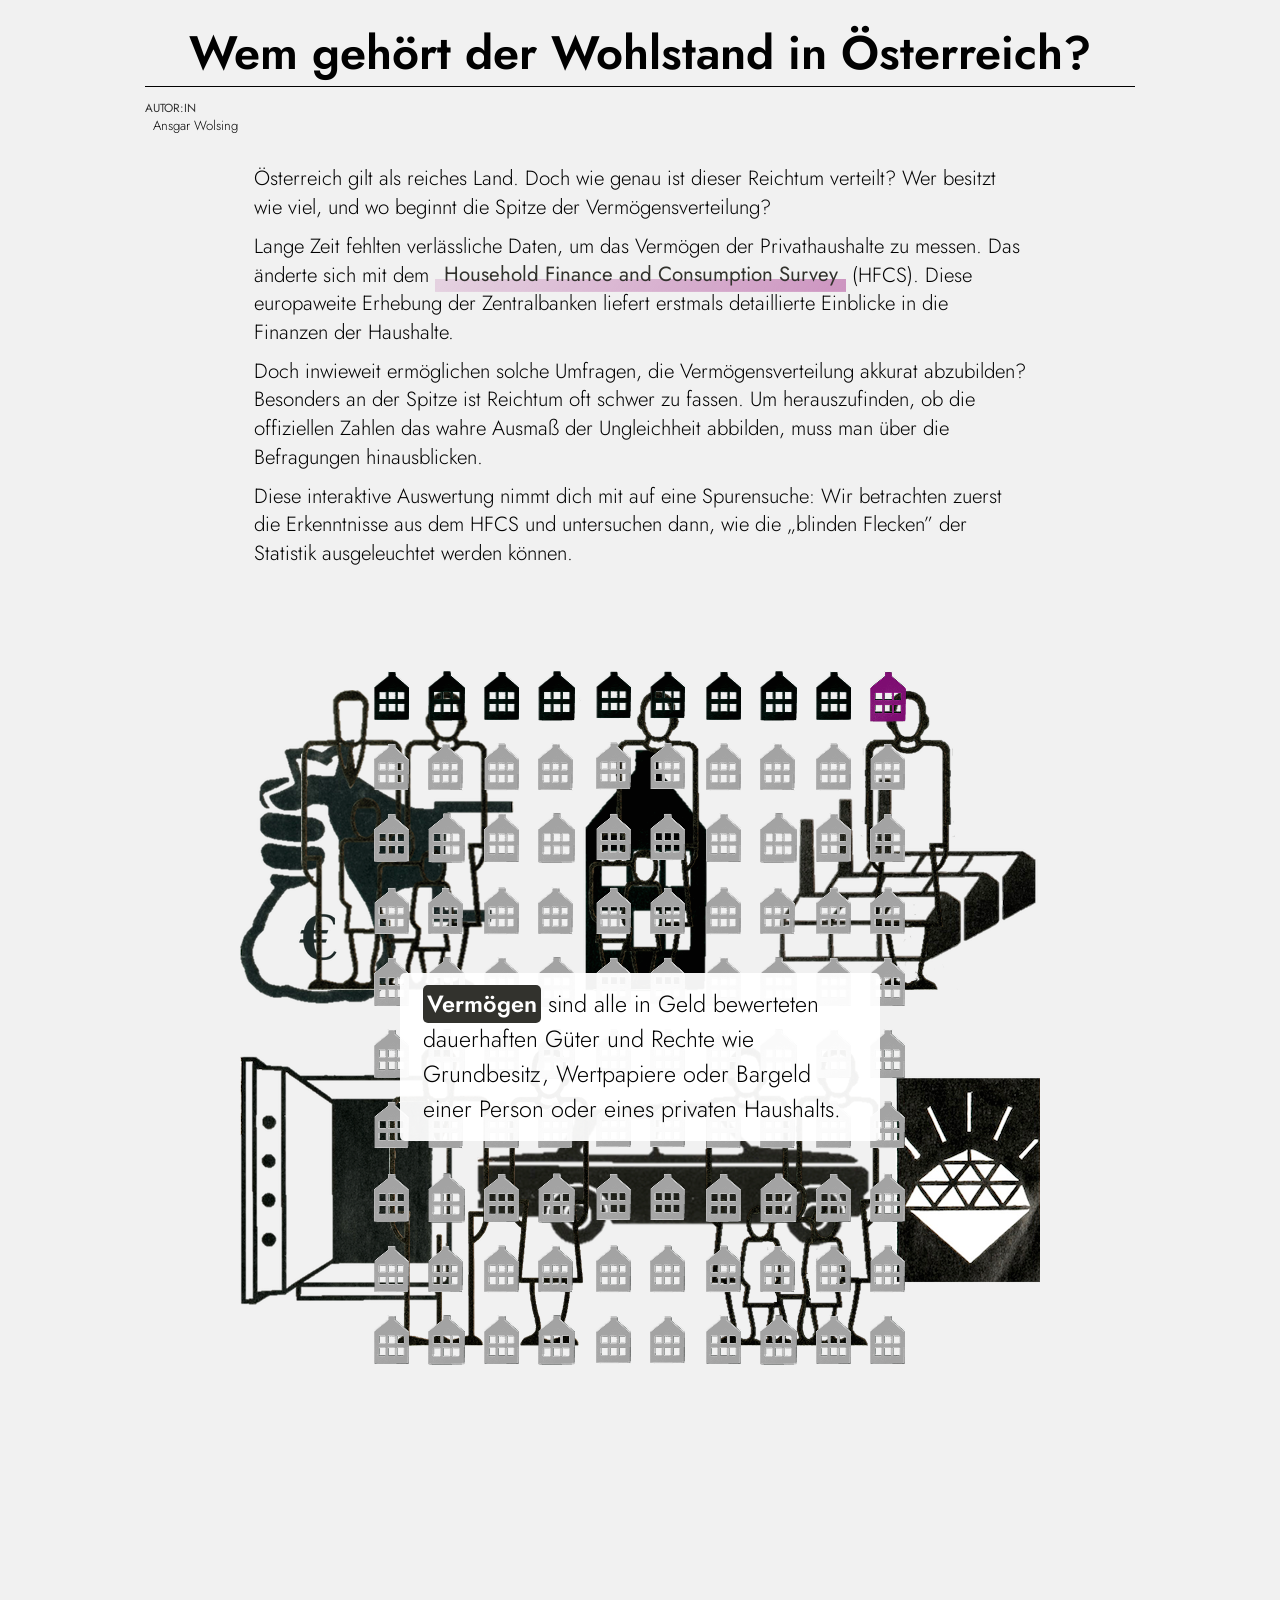
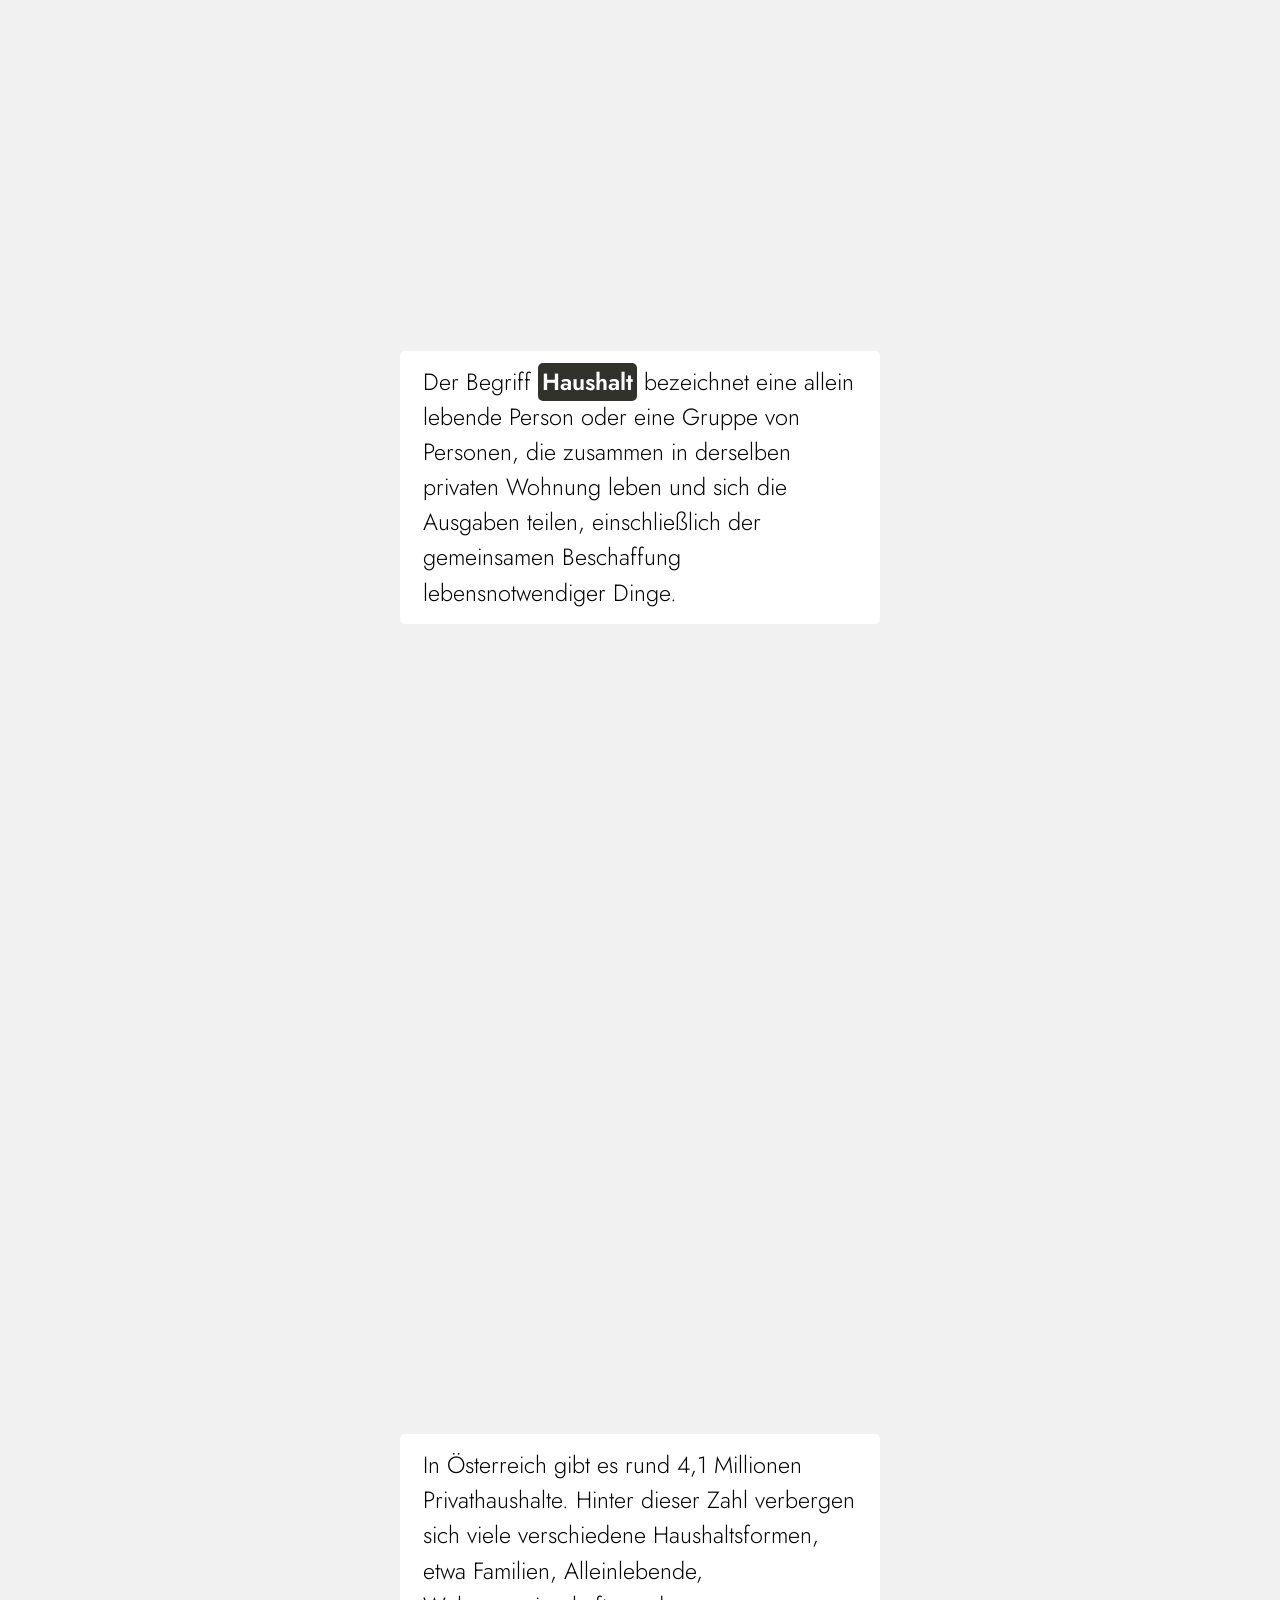
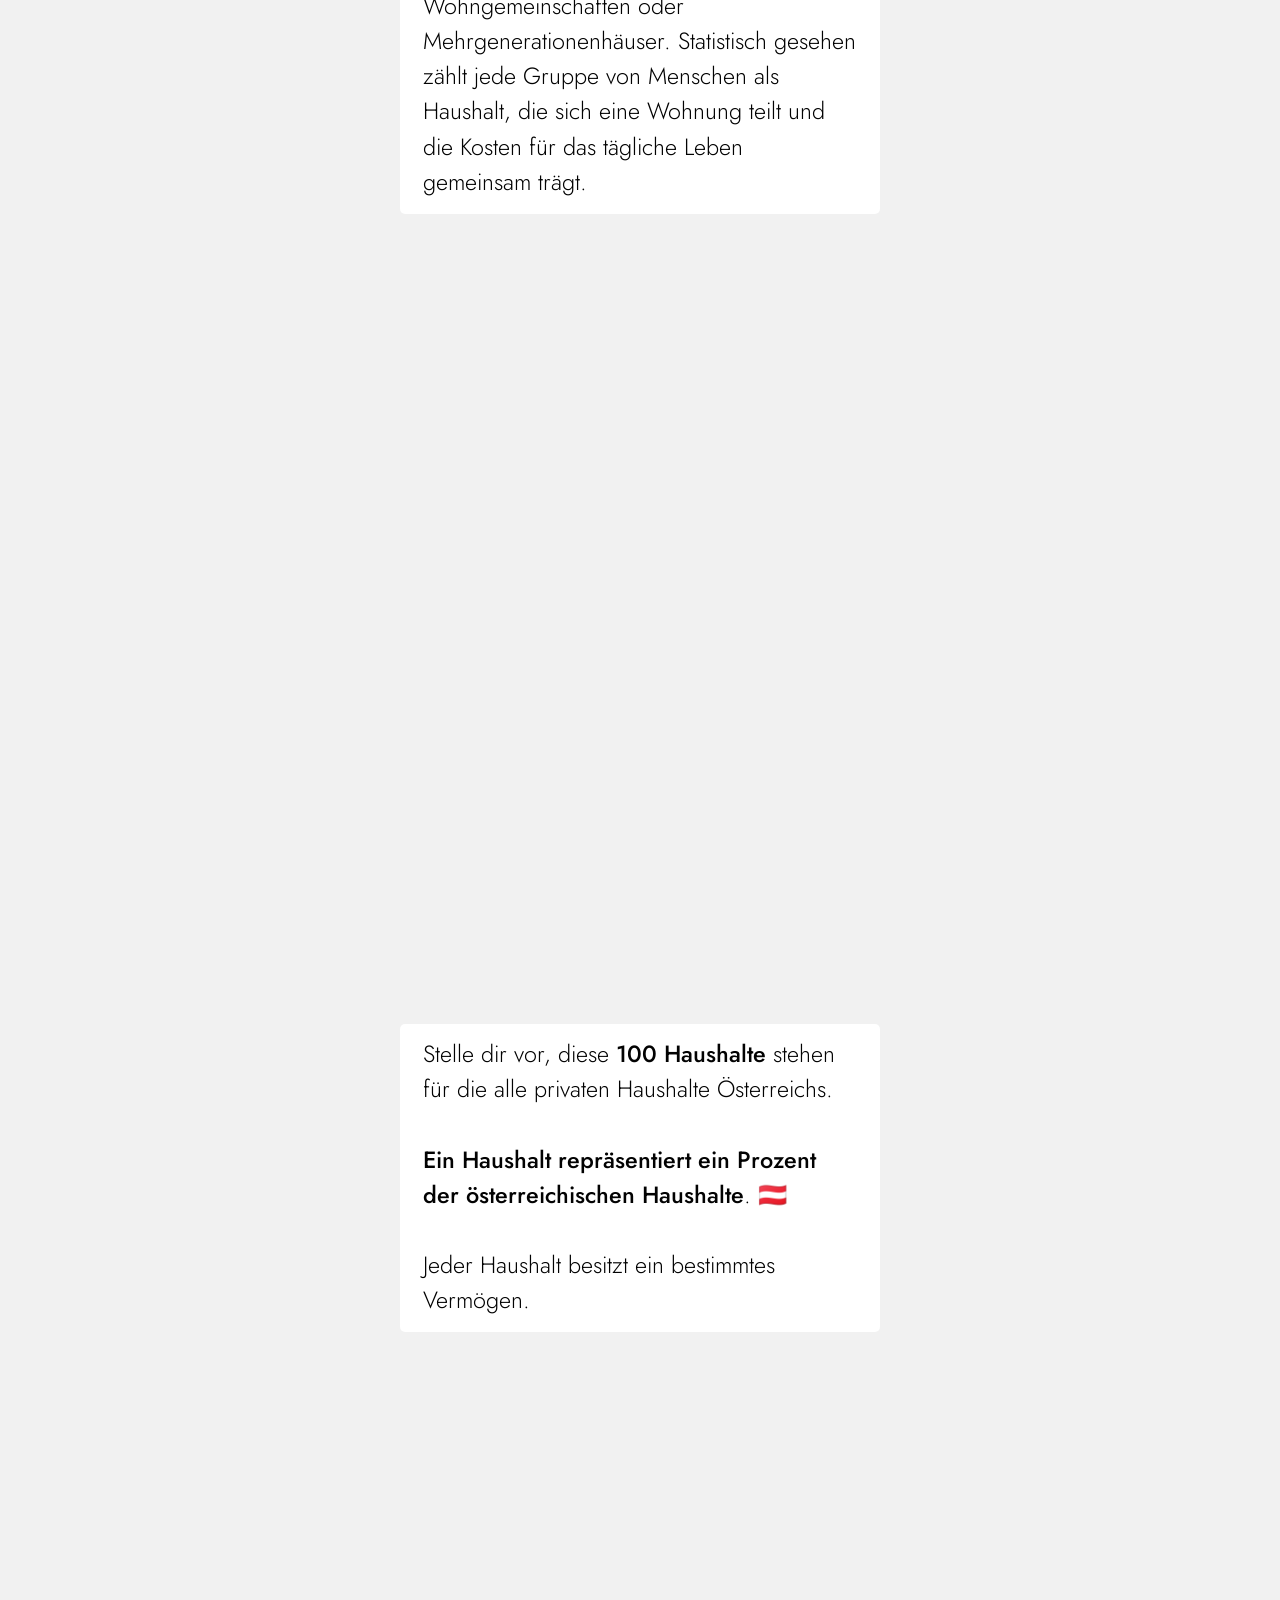
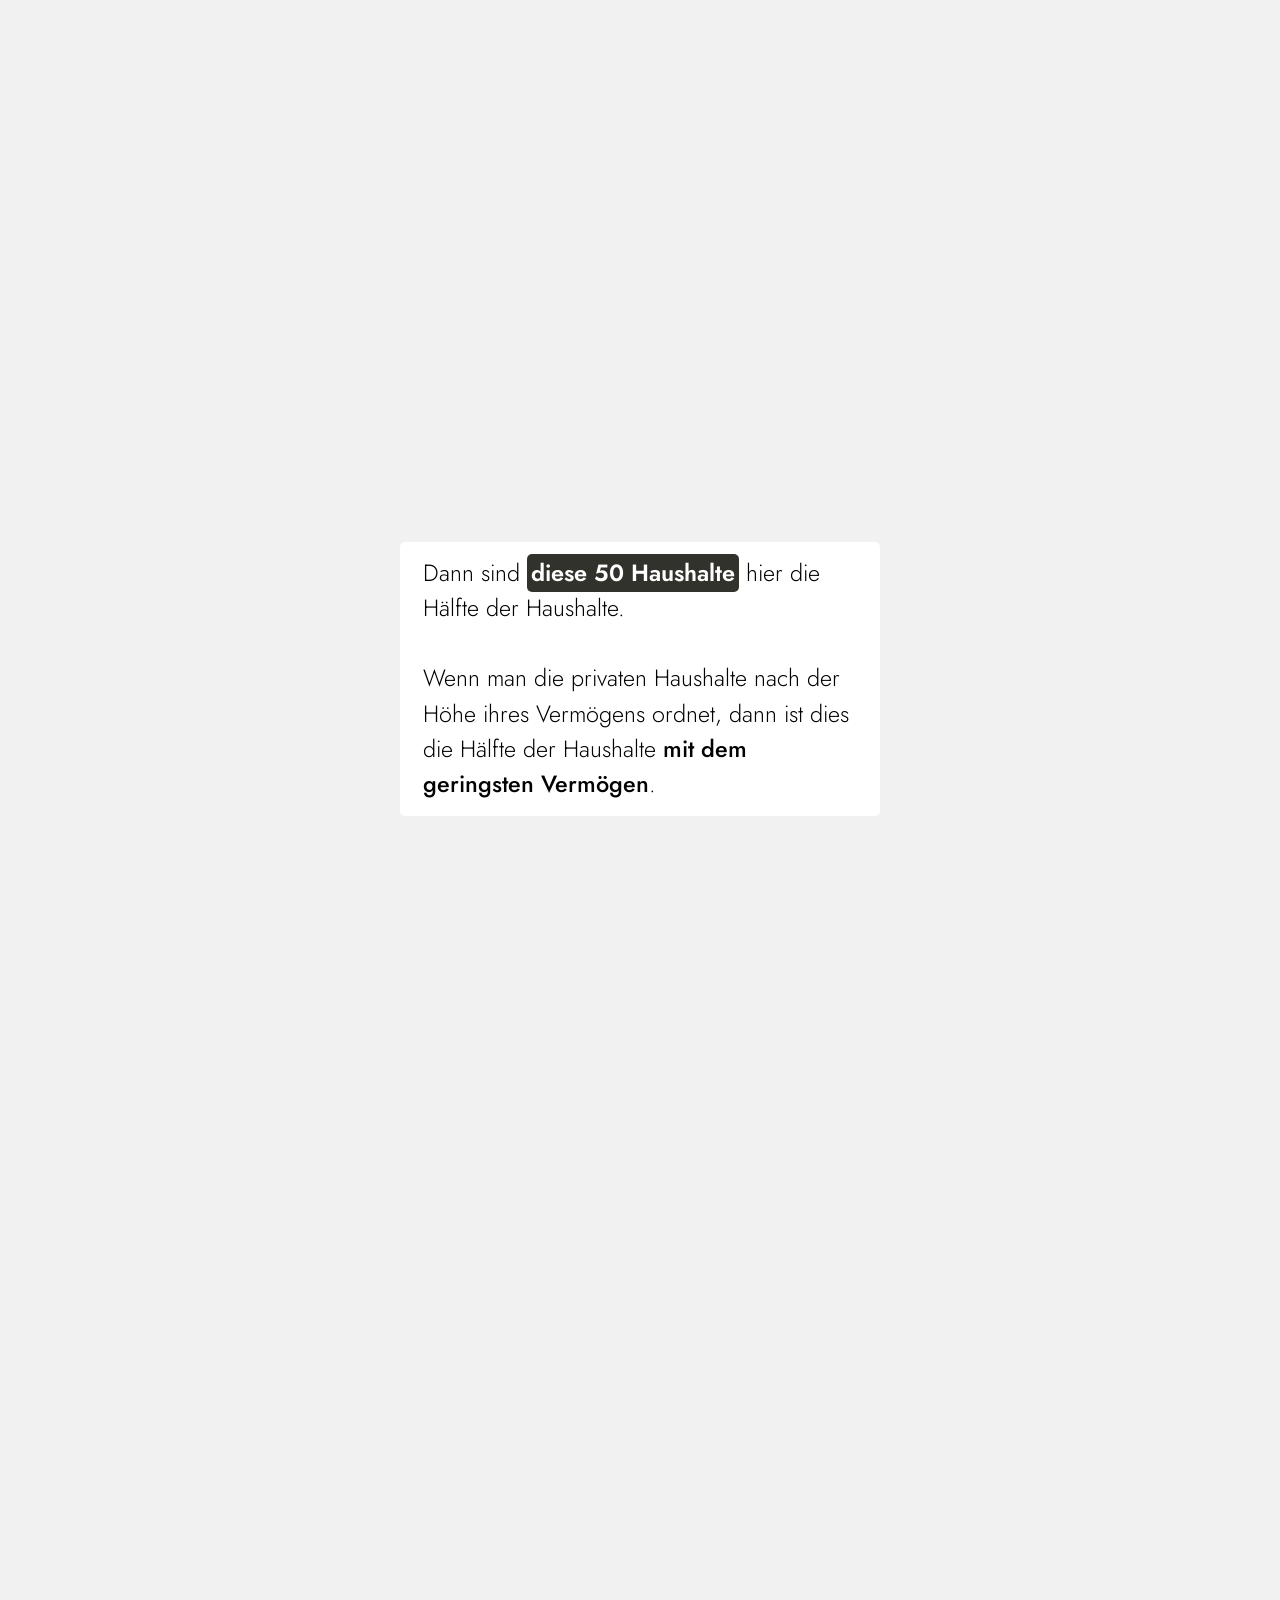
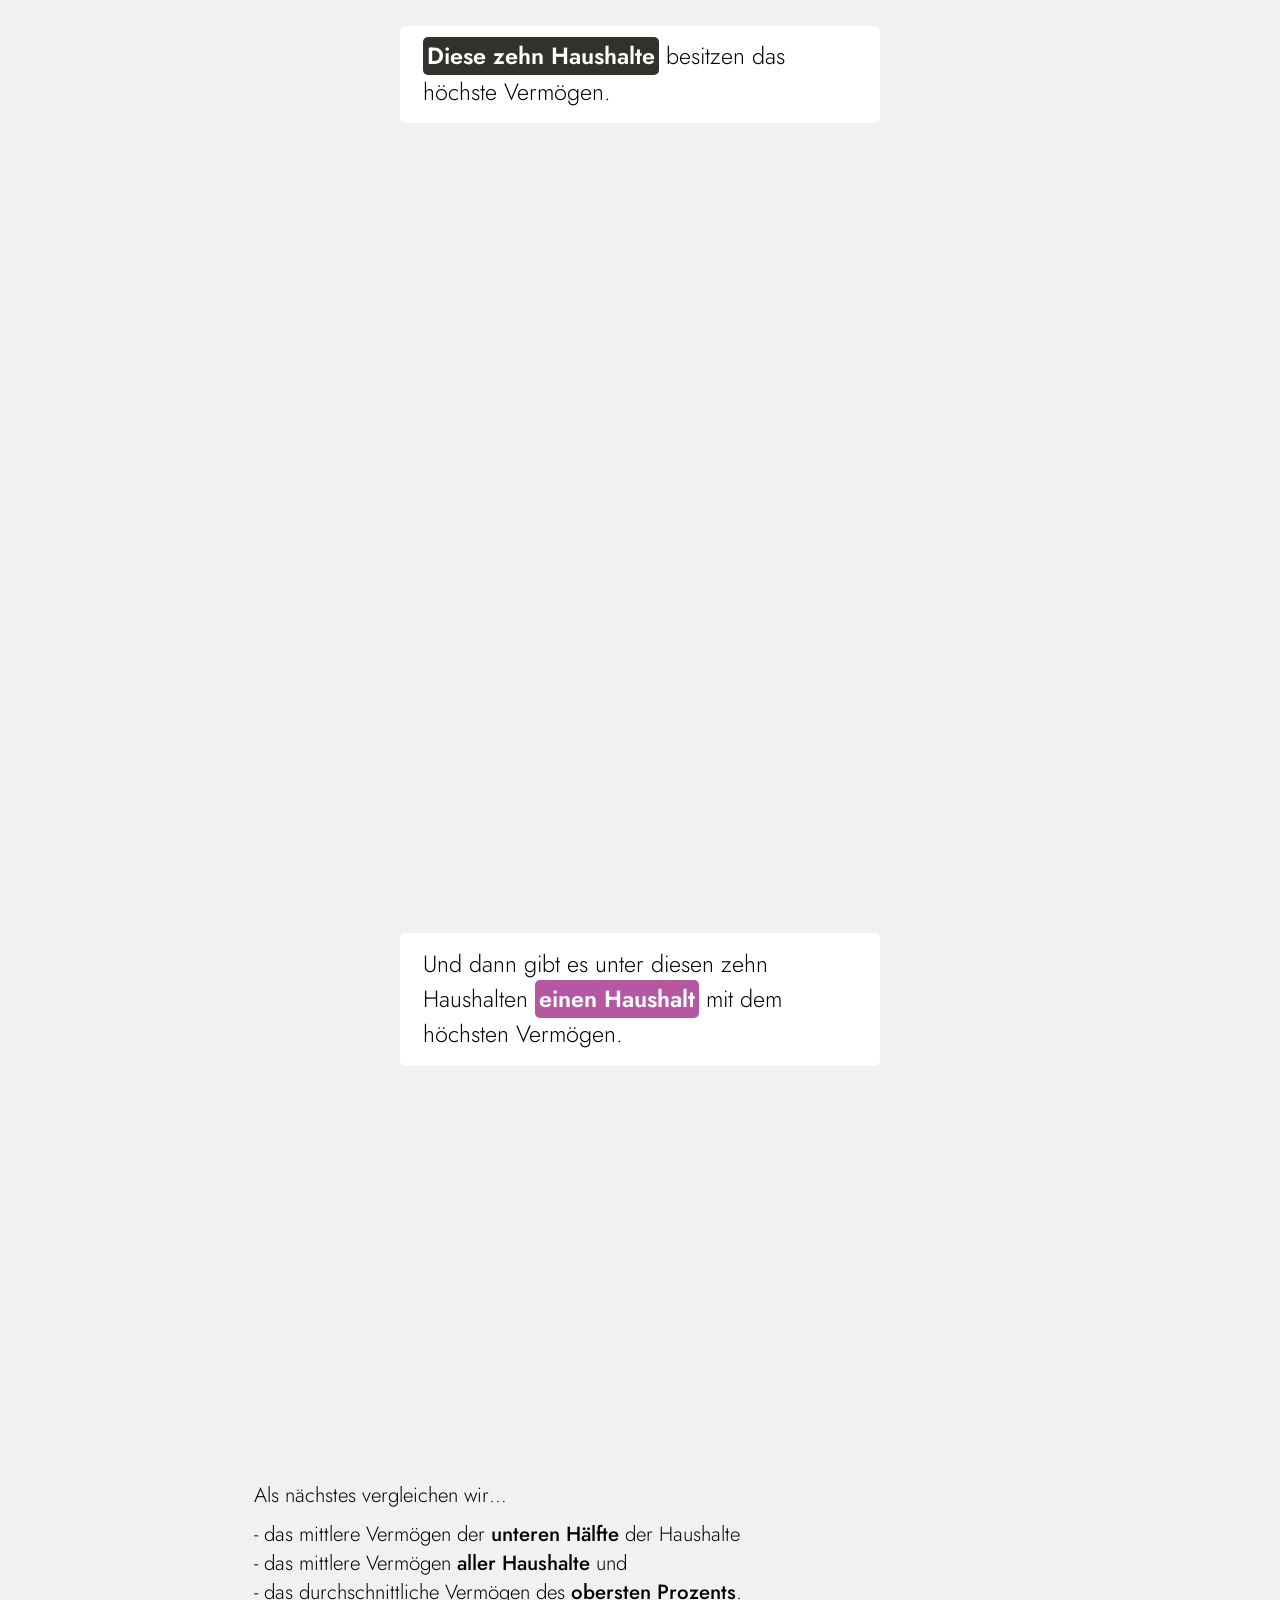
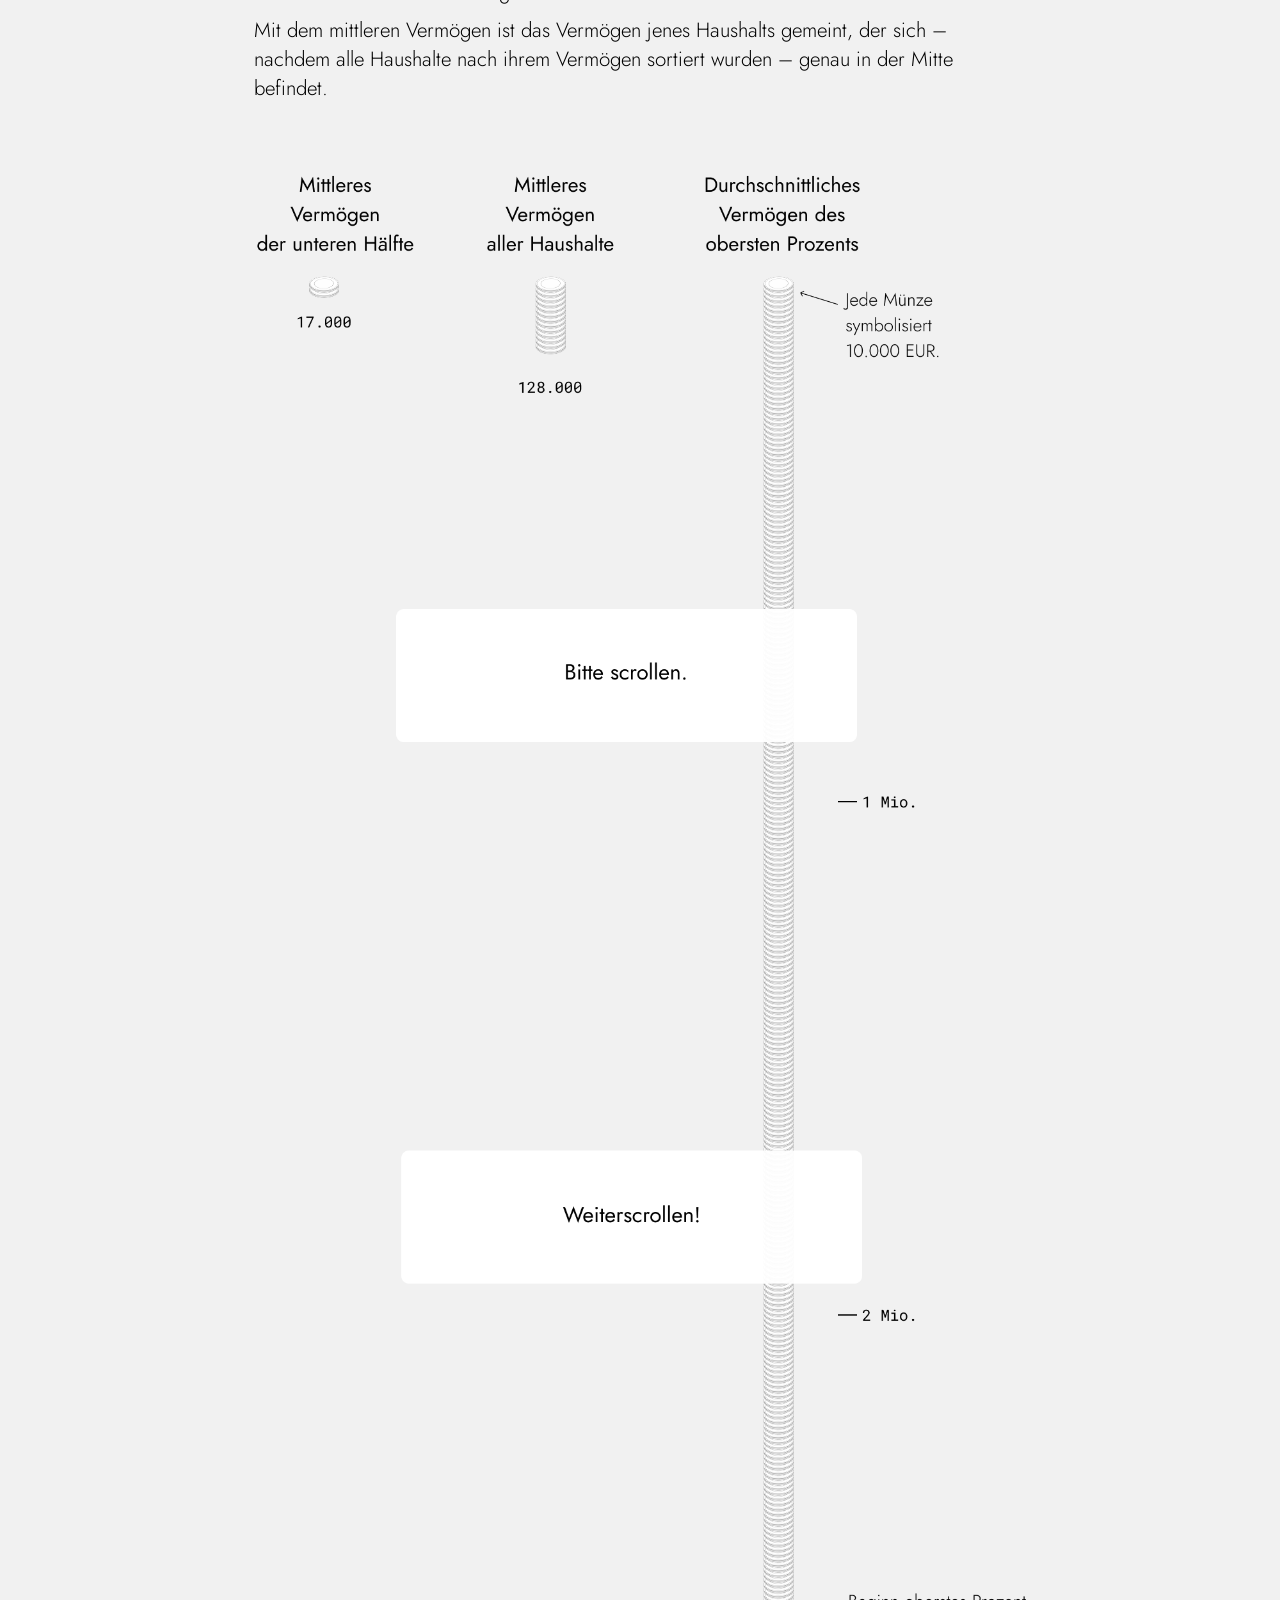
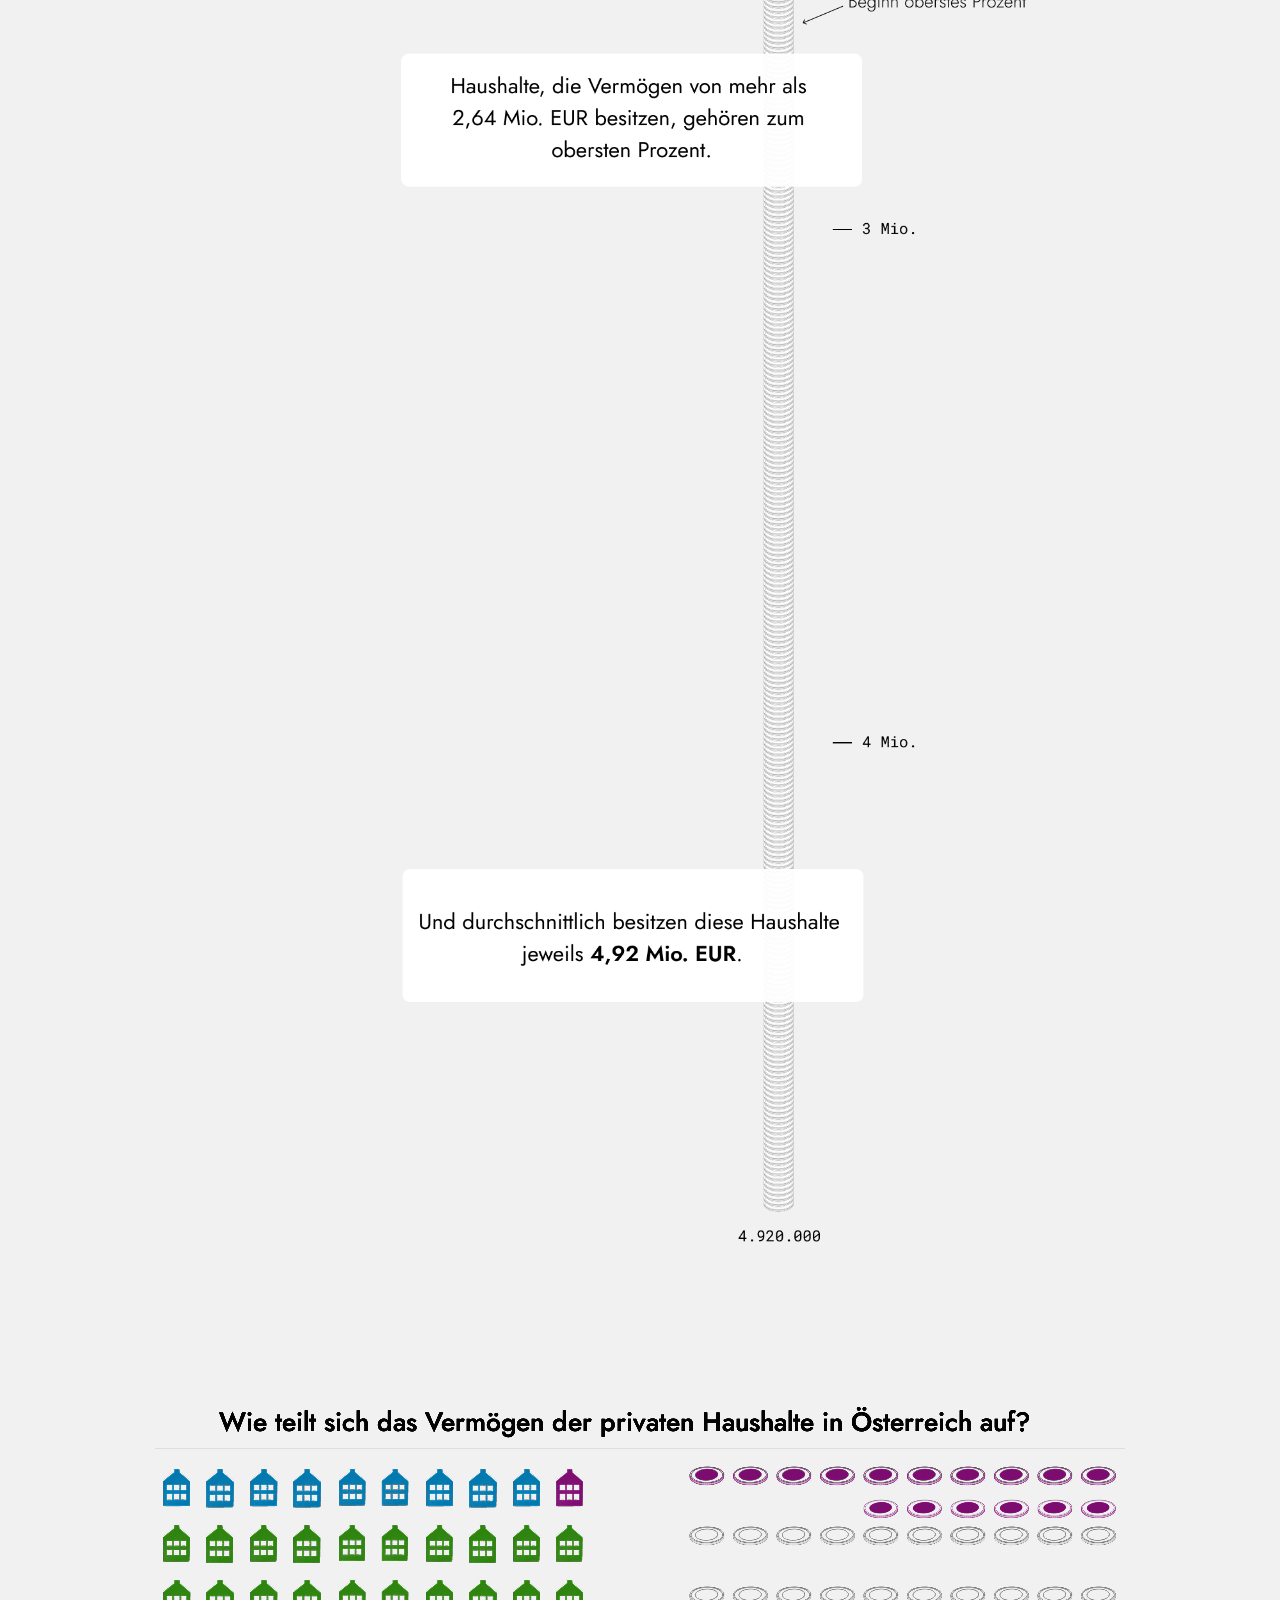
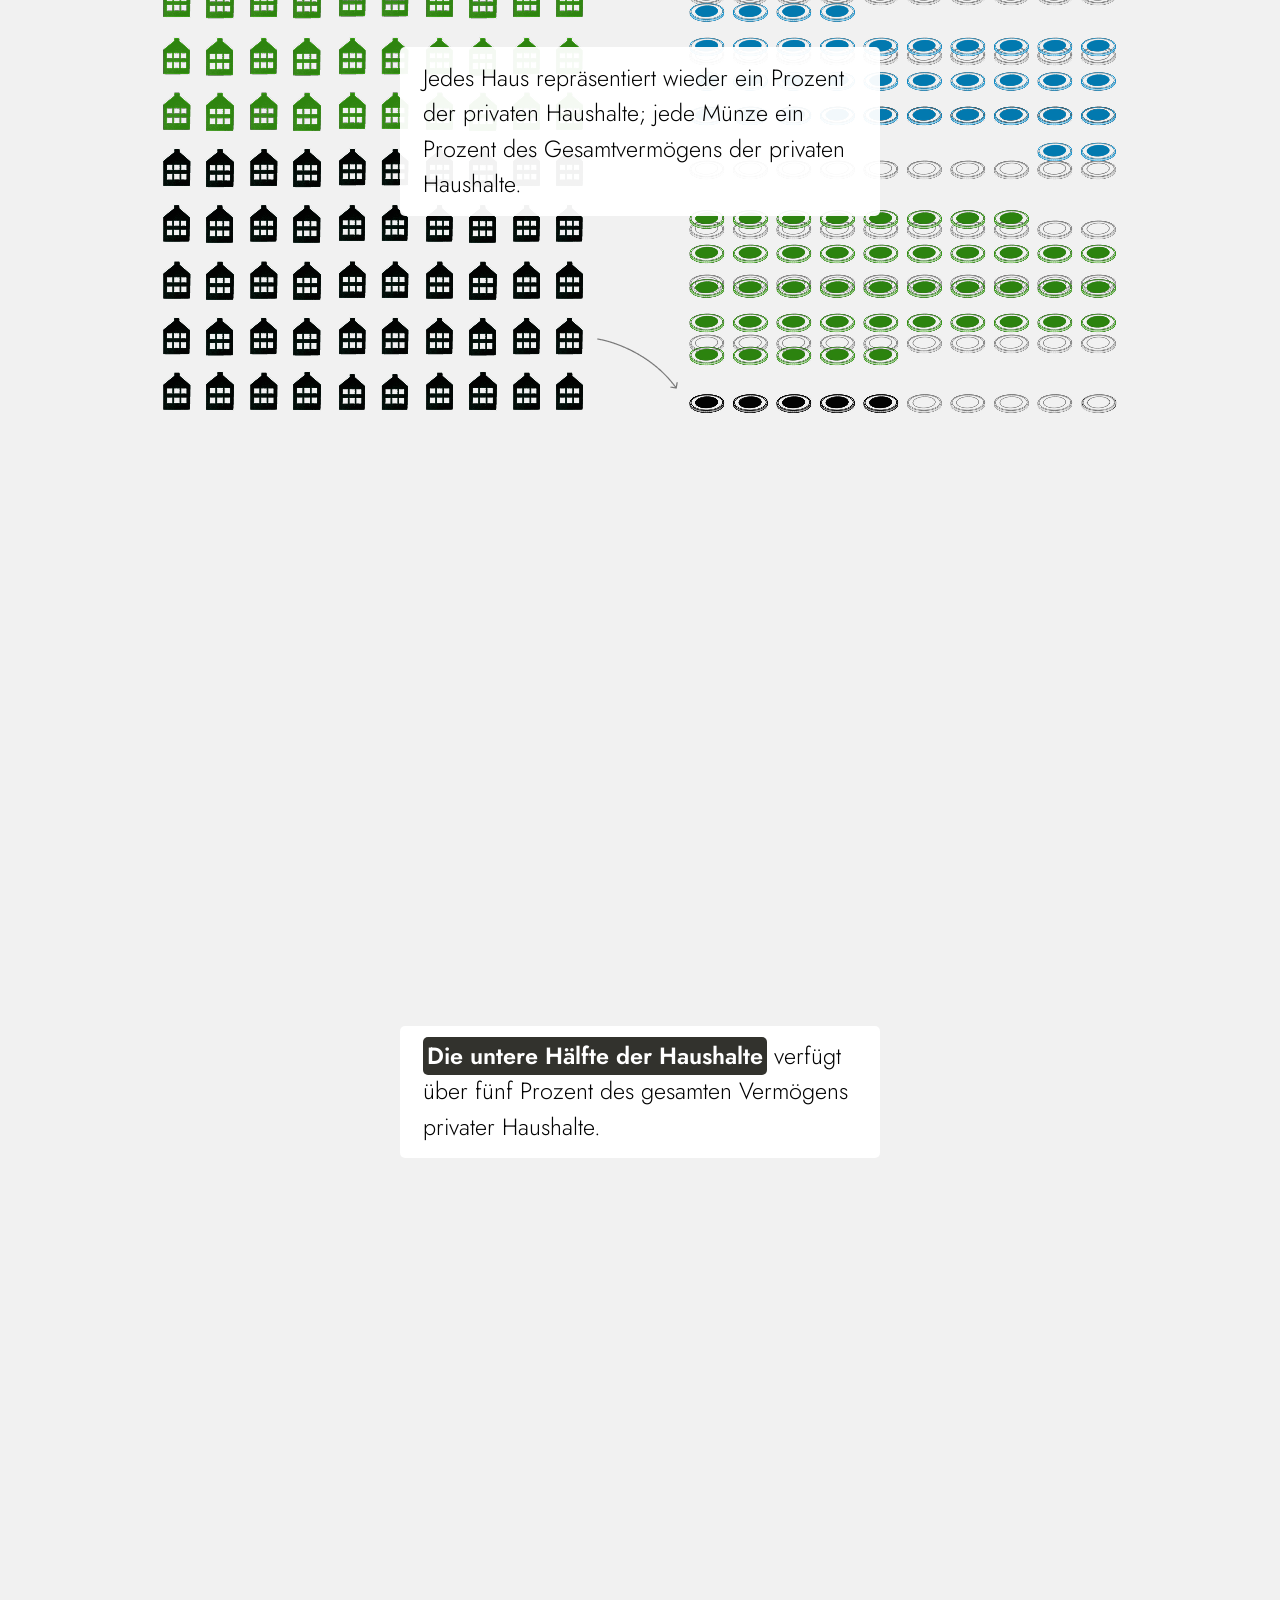
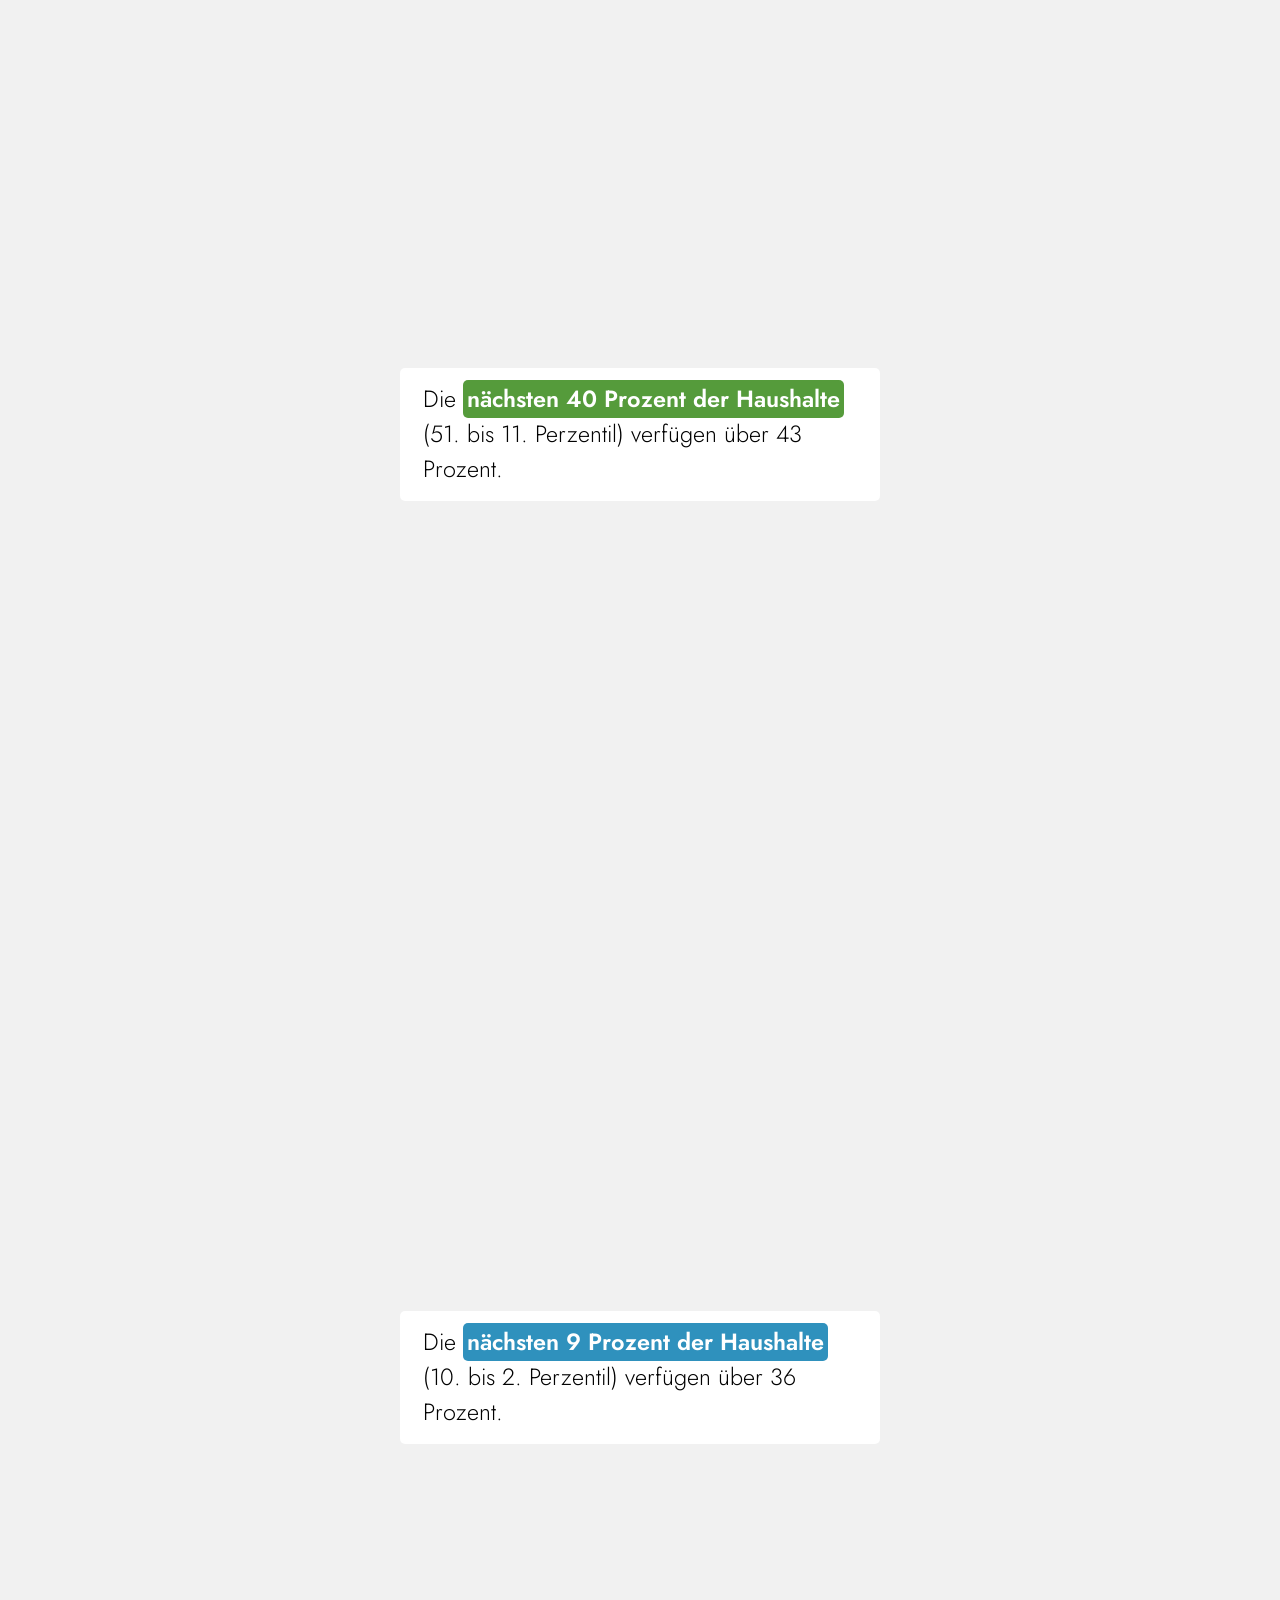
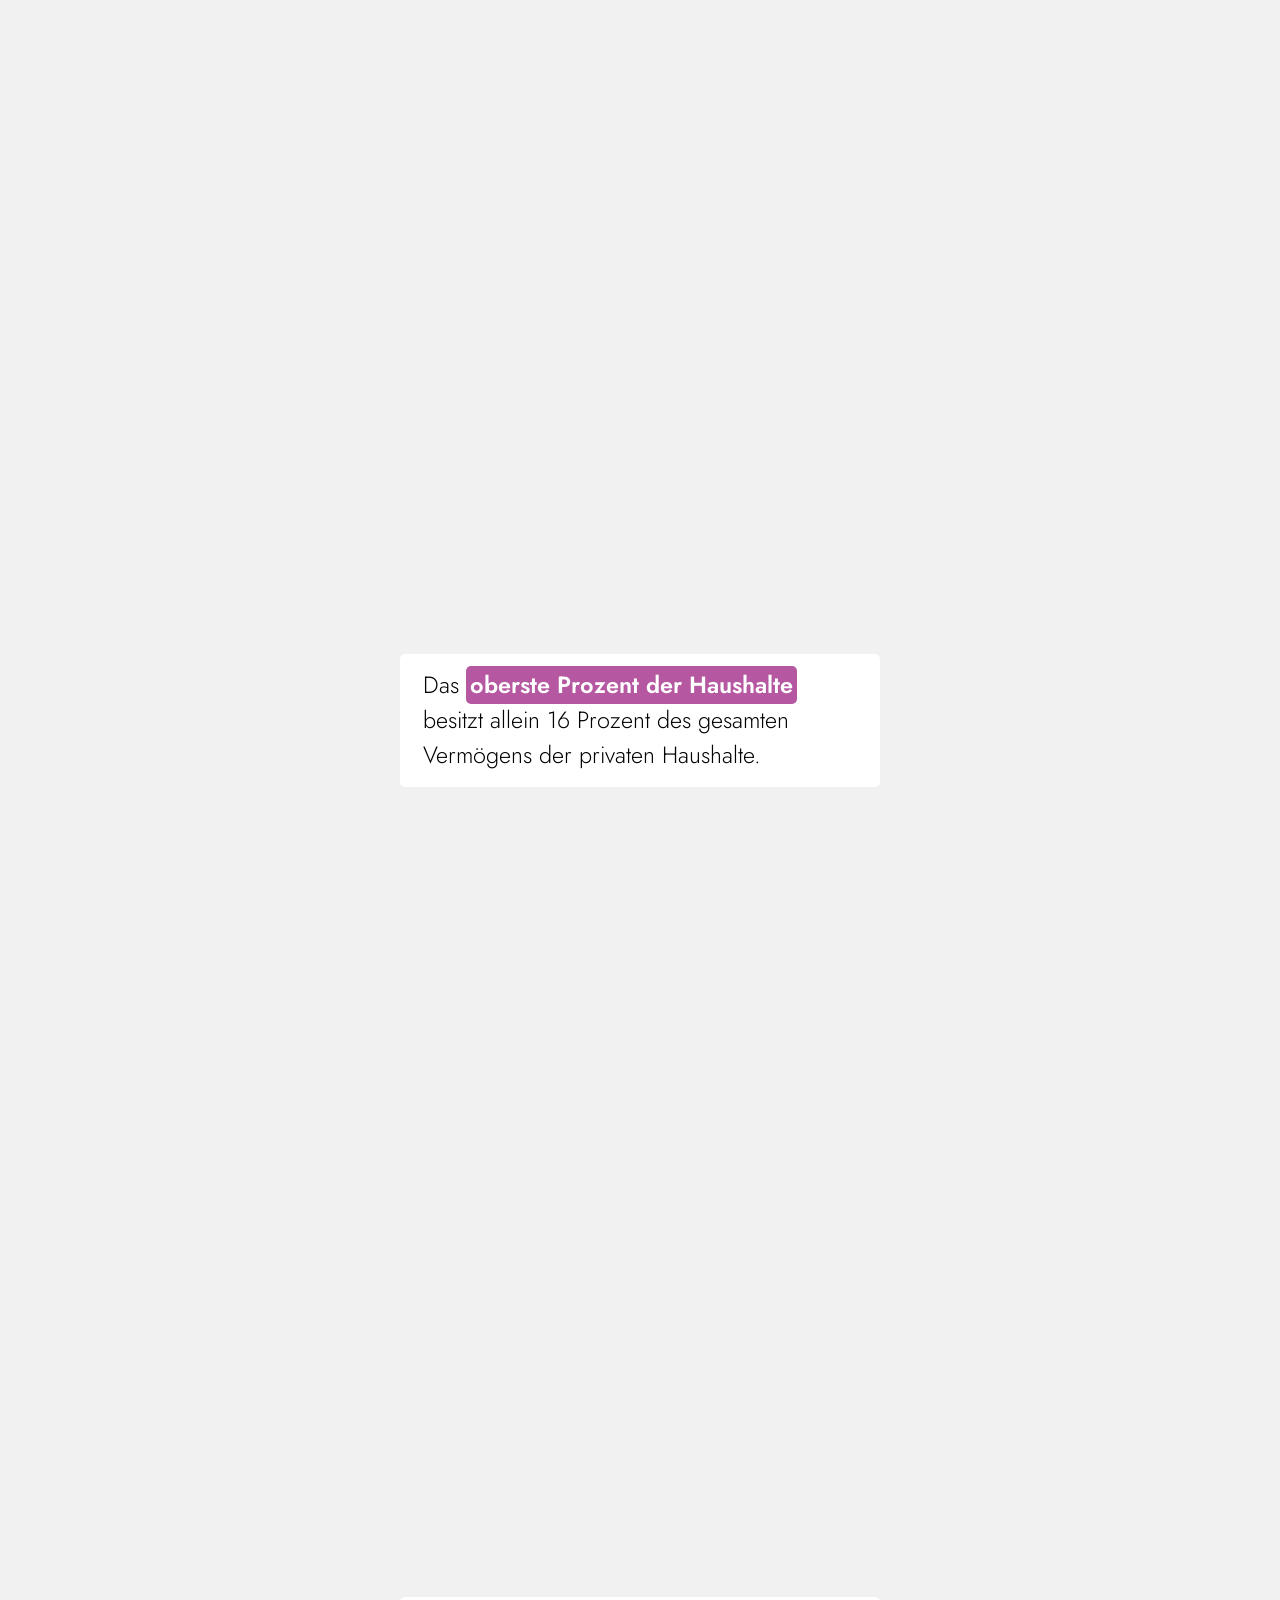
==== commit 283243f5: "HTML-Optimierungen; einige ALT-Texte" ====
--- a/neurath.html
+++ b/neurath.html
@@ -1,11 +1,12 @@
 <!DOCTYPE html>
-<html xmlns="http://www.w3.org/1999/xhtml" lang="en" xml:lang="en"><head>
+<html xmlns="http://www.w3.org/1999/xhtml" lang="de" xml:lang="de"><head>
 
 <meta charset="utf-8">
-<meta name="generator" content="quarto-1.4.555">
+<meta name="generator" content="quarto-1.8.27">
 
 <meta name="viewport" content="width=device-width, initial-scale=1.0, user-scalable=yes">
 
+<meta name="author" content="Ansgar Wolsing">
 
 <title>Wem gehört der Wohlstand in Österreich?</title>
 <style>
@@ -24,15 +25,17 @@
 
 
 <script src="neurath_files/libs/clipboard/clipboard.min.js"></script>
-<script src="neurath_files/libs/quarto-html/quarto.js"></script>
+<script src="neurath_files/libs/quarto-html/quarto.js" type="module"></script>
+<script src="neurath_files/libs/quarto-html/tabsets/tabsets.js" type="module"></script>
+<script src="neurath_files/libs/quarto-html/axe/axe-check.js" type="module"></script>
 <script src="neurath_files/libs/quarto-html/popper.min.js"></script>
 <script src="neurath_files/libs/quarto-html/tippy.umd.min.js"></script>
 <script src="neurath_files/libs/quarto-html/anchor.min.js"></script>
 <link href="neurath_files/libs/quarto-html/tippy.css" rel="stylesheet">
-<link href="neurath_files/libs/quarto-html/quarto-syntax-highlighting.css" rel="stylesheet" id="quarto-text-highlighting-styles">
+<link href="neurath_files/libs/quarto-html/quarto-syntax-highlighting-ed96de9b727972fe78a7b5d16c58bf87.css" rel="stylesheet" id="quarto-text-highlighting-styles">
 <script src="neurath_files/libs/bootstrap/bootstrap.min.js"></script>
 <link href="neurath_files/libs/bootstrap/bootstrap-icons.css" rel="stylesheet">
-<link href="neurath_files/libs/bootstrap/bootstrap.min.css" rel="stylesheet" id="quarto-bootstrap" data-mode="light">
+<link href="neurath_files/libs/bootstrap/bootstrap-d6a003b94517c951b2d65075d42fb01b.min.css" rel="stylesheet" append-hash="true" id="quarto-bootstrap" data-mode="light">
 <script src="neurath_files/libs/quarto-contrib/intersection-observer-polyfill-1.0.0/intersection-observer.js"></script>
 <script src="neurath_files/libs/quarto-contrib/scrollama-3.2.0/scrollama.min.js"></script>
 <script src="neurath_files/libs/quarto-contrib/closeread-0.1.0/closeread.js"></script>
@@ -45,7 +48,7 @@
 <link rel="stylesheet" href="css/jost.css">
 </head>
 
-<body>
+<body class="quarto-light">
 
 <div id="quarto-content" class="page-columns page-rows-contents page-layout-full">
 
@@ -53,11 +56,11 @@
       <!-- user-provided yaml closeread style options -->
       <style>
         :root {
-          --cr-narrative-font-family: Jost;
+          --cr-narrative-background-color-overlay: #FFFFFFF2;
+--cr-narrative-border-radius: 5px;
 --cr-section-background-color: #F1F1F1;
---cr-narrative-background-color-overlay: #FFFFFFF2;
 --cr-narrative-text-color-overlay: black;
---cr-narrative-border-radius: 5px;
+--cr-narrative-font-family: Jost;
         }
       </style>
     
@@ -71,6 +74,12 @@
 
 <div class="quarto-title-meta column-page">
 
+    <div>
+    <div class="quarto-title-meta-heading">Autor:in</div>
+    <div class="quarto-title-meta-contents">
+             <p>Ansgar Wolsing </p>
+          </div>
+  </div>
     
   
     
@@ -82,7 +91,7 @@
 
 
 <p>Österreich gilt als reiches Land. Doch wie genau ist dieser Reichtum verteilt? Wer besitzt wie viel, und wo beginnt die Spitze der Vermögensverteilung?</p>
-<p>Lange Zeit fehlten verlässliche Daten, um das Vermögen der Privathaushalte zu messen. Das änderte sich mit dem <a href="https://www.ecb.europa.eu/pub/research-networks/html/hfcn_faq_2021_wave.en.html" target="_new">Household Finance and Consumption Survey</a> (HFCS). Diese europaweite Erhebung der Zentralbanken liefert erstmals detaillierte Einblicke in die Finanzen der Haushalte.</p>
+<p>Lange Zeit fehlten verlässliche Daten, um das Vermögen der Privathaushalte zu messen. Das änderte sich mit dem <a href="https://www.ecb.europa.eu/pub/research-networks/html/hfcn_faq_2021_wave.en.html" target="_blank">Household Finance and Consumption Survey</a> (HFCS). Diese europaweite Erhebung der Zentralbanken liefert erstmals detaillierte Einblicke in die Finanzen der Haushalte.</p>
 <p>Doch inwieweit ermöglichen solche Umfragen, die Vermögensverteilung akkurat abzubilden? Besonders an der Spitze ist Reichtum oft schwer zu fassen. Um herauszufinden, ob die offiziellen Zahlen das wahre Ausmaß der Ungleichheit abbilden, muss man über die Befragungen hinausblicken.</p>
 <p>Diese interaktive Auswertung nimmt dich mit auf eine Spurensuche: Wir betrachten zuerst die Erkenntnisse aus dem HFCS und untersuchen dann, wie die „blinden Flecken” der Statistik ausgeleuchtet werden können.</p>
 <div class="cr-section cr-column-screen overlay-center">
@@ -125,28 +134,28 @@
 </div>
 <div class="sticky-col">
 <div class="sticky-col-stack">
-<div id="cr-vermoegen" class="sticky">
-<p><img src="media/vermoegen-klein.png" class="img-fluid"></p>
+<div id="cr-vermoegen" class="sticky" data-fetchpriority="high">
+<p><img src="media/vermoegen-klein.png" class="img-fluid" data-fig.alt="Darstellung verschiedener Vermögenswerte im Isotype-Stil: Haus, Aktien, Bargeld, Firmenbesitz, Wertgegenstände"></p>
 </div>
 <div id="cr-haushalte" class="sticky">
-<p><img src="media/haushalte.png" class="img-fluid"></p>
+<p><img src="media/haushalte.png" class="img-fluid" data-fig.alt="Darstellung verschiedener Haushaltskonstellationen im Isotype-Stil, z.B. Mann und Frau mit drei Kindern, Mann allein, Frau allein, Frau und Frau mit zwei Kindern"></p>
 </div>
 <div id="cr-100-haushalte" class="sticky">
-<p><img src="media/haushalte-100-grau.png" class="img-fluid"></p>
+<p><img src="media/haushalte-100-grau.png" class="img-fluid" data-fig.alt="10x10 graue Häuser in einem Raster"></p>
 </div>
 <div id="cr-100-haushalte-untere50" class="sticky">
-<p><img src="media/haushalte-100-untere50.png" class="img-fluid"></p>
+<p><img src="media/haushalte-100-untere50.png" class="img-fluid" data-fig.alt="10x10 Häuser in einem Raster, die unteren fünf Reihen sind schwarz, die oberen grau"></p>
 </div>
 <div id="cr-100-haushalte-top10" class="sticky">
-<p><img src="media/haushalte-100-top10.png" class="img-fluid"></p>
+<p><img src="media/haushalte-100-top10.png" class="img-fluid" data-fig.alt="10x10 Häuser in einem Raster, die Häuser in der obersten Reihe sind schwarz, die übrigen grau"></p>
 </div>
 <div id="cr-100-haushalte-top1" class="sticky">
-<p><img src="media/haushalte-100-top1.png" class="img-fluid"></p>
-</div>
-</div>
-</div>
-</div>
-<p><br><br><br><br> Als nächstes vergleichen wir…</p>
+<p><img src="media/haushalte-100-top1.png" class="img-fluid" data-fig.alt="10x10 Häuser in einem Raster, die ersten neun Häuser der obersten Reihe sind schwarz, das letzte Haus ist lila, die oberen grau"></p>
+</div>
+</div>
+</div>
+</div>
+<p>Als nächstes vergleichen wir…</p>
 <p>- das mittlere Vermögen der <em>unteren Hälfte</em> der Haushalte<br> - das mittlere Vermögen <em>aller Haushalte</em> und<br> - das durchschnittliche Vermögen des <em>obersten Prozents</em>.<br></p>
 <p>Mit dem mittleren Vermögen ist das Vermögen jenes Haushalts gemeint, der sich – nachdem alle Haushalte nach ihrem Vermögen sortiert wurden – genau in der Mitte befindet. <br><br><br></p>
 <p><img src="media/vermoegen-vergleich-1-mit-labels.png" class="img-fluid"></p>
@@ -409,43 +418,58 @@
 </main>
 <!-- /main column -->
 <script id="quarto-html-after-body" type="application/javascript">
-window.document.addEventListener("DOMContentLoaded", function (event) {
-  const toggleBodyColorMode = (bsSheetEl) => {
-    const mode = bsSheetEl.getAttribute("data-mode");
-    const bodyEl = window.document.querySelector("body");
-    if (mode === "dark") {
-      bodyEl.classList.add("quarto-dark");
-      bodyEl.classList.remove("quarto-light");
-    } else {
-      bodyEl.classList.add("quarto-light");
-      bodyEl.classList.remove("quarto-dark");
+  window.document.addEventListener("DOMContentLoaded", function (event) {
+    const icon = "";
+    const anchorJS = new window.AnchorJS();
+    anchorJS.options = {
+      placement: 'right',
+      icon: icon
+    };
+    anchorJS.add('.anchored');
+    const isCodeAnnotation = (el) => {
+      for (const clz of el.classList) {
+        if (clz.startsWith('code-annotation-')) {                     
+          return true;
+        }
+      }
+      return false;
     }
-  }
-  const toggleBodyColorPrimary = () => {
-    const bsSheetEl = window.document.querySelector("link#quarto-bootstrap");
-    if (bsSheetEl) {
-      toggleBodyColorMode(bsSheetEl);
+    const onCopySuccess = function(e) {
+      // button target
+      const button = e.trigger;
+      // don't keep focus
+      button.blur();
+      // flash "checked"
+      button.classList.add('code-copy-button-checked');
+      var currentTitle = button.getAttribute("title");
+      button.setAttribute("title", "Kopiert");
+      let tooltip;
+      if (window.bootstrap) {
+        button.setAttribute("data-bs-toggle", "tooltip");
+        button.setAttribute("data-bs-placement", "left");
+        button.setAttribute("data-bs-title", "Kopiert");
+        tooltip = new bootstrap.Tooltip(button, 
+          { trigger: "manual", 
+            customClass: "code-copy-button-tooltip",
+            offset: [0, -8]});
+        tooltip.show();    
+      }
+      setTimeout(function() {
+        if (tooltip) {
+          tooltip.hide();
+          button.removeAttribute("data-bs-title");
+          button.removeAttribute("data-bs-toggle");
+          button.removeAttribute("data-bs-placement");
+        }
+        button.setAttribute("title", currentTitle);
+        button.classList.remove('code-copy-button-checked');
+      }, 1000);
+      // clear code selection
+      e.clearSelection();
     }
-  }
-  toggleBodyColorPrimary();  
-  const icon = "";
-  const anchorJS = new window.AnchorJS();
-  anchorJS.options = {
-    placement: 'right',
-    icon: icon
-  };
-  anchorJS.add('.anchored');
-  const isCodeAnnotation = (el) => {
-    for (const clz of el.classList) {
-      if (clz.startsWith('code-annotation-')) {                     
-        return true;
-      }
-    }
-    return false;
-  }
-  const clipboard = new window.ClipboardJS('.code-copy-button', {
-    text: function(trigger) {
-      const codeEl = trigger.previousElementSibling.cloneNode(true);
+    const getTextToCopy = function(trigger) {
+      const outerScaffold = trigger.parentElement.cloneNode(true);
+      const codeEl = outerScaffold.querySelector('code');
       for (const childEl of codeEl.children) {
         if (isCodeAnnotation(childEl)) {
           childEl.remove();
@@ -453,184 +477,184 @@
       }
       return codeEl.innerText;
     }
-  });
-  clipboard.on('success', function(e) {
-    // button target
-    const button = e.trigger;
-    // don't keep focus
-    button.blur();
-    // flash "checked"
-    button.classList.add('code-copy-button-checked');
-    var currentTitle = button.getAttribute("title");
-    button.setAttribute("title", "Copied!");
-    let tooltip;
-    if (window.bootstrap) {
-      button.setAttribute("data-bs-toggle", "tooltip");
-      button.setAttribute("data-bs-placement", "left");
-      button.setAttribute("data-bs-title", "Copied!");
-      tooltip = new bootstrap.Tooltip(button, 
-        { trigger: "manual", 
-          customClass: "code-copy-button-tooltip",
-          offset: [0, -8]});
-      tooltip.show();    
+    const clipboard = new window.ClipboardJS('.code-copy-button:not([data-in-quarto-modal])', {
+      text: getTextToCopy
+    });
+    clipboard.on('success', onCopySuccess);
+    if (window.document.getElementById('quarto-embedded-source-code-modal')) {
+      const clipboardModal = new window.ClipboardJS('.code-copy-button[data-in-quarto-modal]', {
+        text: getTextToCopy,
+        container: window.document.getElementById('quarto-embedded-source-code-modal')
+      });
+      clipboardModal.on('success', onCopySuccess);
     }
-    setTimeout(function() {
-      if (tooltip) {
-        tooltip.hide();
-        button.removeAttribute("data-bs-title");
-        button.removeAttribute("data-bs-toggle");
-        button.removeAttribute("data-bs-placement");
-      }
-      button.setAttribute("title", currentTitle);
-      button.classList.remove('code-copy-button-checked');
-    }, 1000);
-    // clear code selection
-    e.clearSelection();
-  });
-    var localhostRegex = new RegExp(/^(?:http|https):\/\/localhost\:?[0-9]*\//);
-    var mailtoRegex = new RegExp(/^mailto:/);
-      var filterRegex = new RegExp('/' + window.location.host + '/');
-    var isInternal = (href) => {
-        return filterRegex.test(href) || localhostRegex.test(href) || mailtoRegex.test(href);
+      var localhostRegex = new RegExp(/^(?:http|https):\/\/localhost\:?[0-9]*\//);
+      var mailtoRegex = new RegExp(/^mailto:/);
+        var filterRegex = new RegExp('/' + window.location.host + '/');
+      var isInternal = (href) => {
+          return filterRegex.test(href) || localhostRegex.test(href) || mailtoRegex.test(href);
+      }
+      // Inspect non-navigation links and adorn them if external
+     var links = window.document.querySelectorAll('a[href]:not(.nav-link):not(.navbar-brand):not(.toc-action):not(.sidebar-link):not(.sidebar-item-toggle):not(.pagination-link):not(.no-external):not([aria-hidden]):not(.dropdown-item):not(.quarto-navigation-tool):not(.about-link)');
+      for (var i=0; i<links.length; i++) {
+        const link = links[i];
+        if (!isInternal(link.href)) {
+          // undo the damage that might have been done by quarto-nav.js in the case of
+          // links that we want to consider external
+          if (link.dataset.originalHref !== undefined) {
+            link.href = link.dataset.originalHref;
+          }
+        }
+      }
+    function tippyHover(el, contentFn, onTriggerFn, onUntriggerFn) {
+      const config = {
+        allowHTML: true,
+        maxWidth: 500,
+        delay: 100,
+        arrow: false,
+        appendTo: function(el) {
+            return el.parentElement;
+        },
+        interactive: true,
+        interactiveBorder: 10,
+        theme: 'quarto',
+        placement: 'bottom-start',
+      };
+      if (contentFn) {
+        config.content = contentFn;
+      }
+      if (onTriggerFn) {
+        config.onTrigger = onTriggerFn;
+      }
+      if (onUntriggerFn) {
+        config.onUntrigger = onUntriggerFn;
+      }
+      window.tippy(el, config); 
     }
-    // Inspect non-navigation links and adorn them if external
- 	var links = window.document.querySelectorAll('a[href]:not(.nav-link):not(.navbar-brand):not(.toc-action):not(.sidebar-link):not(.sidebar-item-toggle):not(.pagination-link):not(.no-external):not([aria-hidden]):not(.dropdown-item):not(.quarto-navigation-tool)');
-    for (var i=0; i<links.length; i++) {
-      const link = links[i];
-      if (!isInternal(link.href)) {
-        // undo the damage that might have been done by quarto-nav.js in the case of
-        // links that we want to consider external
-        if (link.dataset.originalHref !== undefined) {
-          link.href = link.dataset.originalHref;
-        }
-      }
+    const noterefs = window.document.querySelectorAll('a[role="doc-noteref"]');
+    for (var i=0; i<noterefs.length; i++) {
+      const ref = noterefs[i];
+      tippyHover(ref, function() {
+        // use id or data attribute instead here
+        let href = ref.getAttribute('data-footnote-href') || ref.getAttribute('href');
+        try { href = new URL(href).hash; } catch {}
+        const id = href.replace(/^#\/?/, "");
+        const note = window.document.getElementById(id);
+        if (note) {
+          return note.innerHTML;
+        } else {
+          return "";
+        }
+      });
     }
-  function tippyHover(el, contentFn, onTriggerFn, onUntriggerFn) {
-    const config = {
-      allowHTML: true,
-      maxWidth: 500,
-      delay: 100,
-      arrow: false,
-      appendTo: function(el) {
-          return el.parentElement;
-      },
-      interactive: true,
-      interactiveBorder: 10,
-      theme: 'quarto',
-      placement: 'bottom-start',
-    };
-    if (contentFn) {
-      config.content = contentFn;
-    }
-    if (onTriggerFn) {
-      config.onTrigger = onTriggerFn;
-    }
-    if (onUntriggerFn) {
-      config.onUntrigger = onUntriggerFn;
-    }
-    window.tippy(el, config); 
-  }
-  const noterefs = window.document.querySelectorAll('a[role="doc-noteref"]');
-  for (var i=0; i<noterefs.length; i++) {
-    const ref = noterefs[i];
-    tippyHover(ref, function() {
-      // use id or data attribute instead here
-      let href = ref.getAttribute('data-footnote-href') || ref.getAttribute('href');
-      try { href = new URL(href).hash; } catch {}
-      const id = href.replace(/^#\/?/, "");
-      const note = window.document.getElementById(id);
-      if (note) {
-        return note.innerHTML;
+    const xrefs = window.document.querySelectorAll('a.quarto-xref');
+    const processXRef = (id, note) => {
+      // Strip column container classes
+      const stripColumnClz = (el) => {
+        el.classList.remove("page-full", "page-columns");
+        if (el.children) {
+          for (const child of el.children) {
+            stripColumnClz(child);
+          }
+        }
+      }
+      stripColumnClz(note)
+      if (id === null || id.startsWith('sec-')) {
+        // Special case sections, only their first couple elements
+        const container = document.createElement("div");
+        if (note.children && note.children.length > 2) {
+          container.appendChild(note.children[0].cloneNode(true));
+          for (let i = 1; i < note.children.length; i++) {
+            const child = note.children[i];
+            if (child.tagName === "P" && child.innerText === "") {
+              continue;
+            } else {
+              container.appendChild(child.cloneNode(true));
+              break;
+            }
+          }
+          if (window.Quarto?.typesetMath) {
+            window.Quarto.typesetMath(container);
+          }
+          return container.innerHTML
+        } else {
+          if (window.Quarto?.typesetMath) {
+            window.Quarto.typesetMath(note);
+          }
+          return note.innerHTML;
+        }
       } else {
-        return "";
-      }
-    });
-  }
-  const xrefs = window.document.querySelectorAll('a.quarto-xref');
-  const processXRef = (id, note) => {
-    // Strip column container classes
-    const stripColumnClz = (el) => {
-      el.classList.remove("page-full", "page-columns");
-      if (el.children) {
-        for (const child of el.children) {
-          stripColumnClz(child);
-        }
-      }
-    }
-    stripColumnClz(note)
-    if (id === null || id.startsWith('sec-')) {
-      // Special case sections, only their first couple elements
-      const container = document.createElement("div");
-      if (note.children && note.children.length > 2) {
-        container.appendChild(note.children[0].cloneNode(true));
-        for (let i = 1; i < note.children.length; i++) {
-          const child = note.children[i];
-          if (child.tagName === "P" && child.innerText === "") {
-            continue;
-          } else {
-            container.appendChild(child.cloneNode(true));
-            break;
-          }
-        }
-        if (window.Quarto?.typesetMath) {
-          window.Quarto.typesetMath(container);
-        }
-        return container.innerHTML
-      } else {
+        // Remove any anchor links if they are present
+        const anchorLink = note.querySelector('a.anchorjs-link');
+        if (anchorLink) {
+          anchorLink.remove();
+        }
         if (window.Quarto?.typesetMath) {
           window.Quarto.typesetMath(note);
         }
-        return note.innerHTML;
-      }
-    } else {
-      // Remove any anchor links if they are present
-      const anchorLink = note.querySelector('a.anchorjs-link');
-      if (anchorLink) {
-        anchorLink.remove();
-      }
-      if (window.Quarto?.typesetMath) {
-        window.Quarto.typesetMath(note);
-      }
-      // TODO in 1.5, we should make sure this works without a callout special case
-      if (note.classList.contains("callout")) {
-        return note.outerHTML;
-      } else {
-        return note.innerHTML;
+        if (note.classList.contains("callout")) {
+          return note.outerHTML;
+        } else {
+          return note.innerHTML;
+        }
       }
     }
-  }
-  for (var i=0; i<xrefs.length; i++) {
-    const xref = xrefs[i];
-    tippyHover(xref, undefined, function(instance) {
-      instance.disable();
-      let url = xref.getAttribute('href');
-      let hash = undefined; 
-      if (url.startsWith('#')) {
-        hash = url;
-      } else {
-        try { hash = new URL(url).hash; } catch {}
-      }
-      if (hash) {
-        const id = hash.replace(/^#\/?/, "");
-        const note = window.document.getElementById(id);
-        if (note !== null) {
-          try {
-            const html = processXRef(id, note.cloneNode(true));
-            instance.setContent(html);
-          } finally {
-            instance.enable();
-            instance.show();
+    for (var i=0; i<xrefs.length; i++) {
+      const xref = xrefs[i];
+      tippyHover(xref, undefined, function(instance) {
+        instance.disable();
+        let url = xref.getAttribute('href');
+        let hash = undefined; 
+        if (url.startsWith('#')) {
+          hash = url;
+        } else {
+          try { hash = new URL(url).hash; } catch {}
+        }
+        if (hash) {
+          const id = hash.replace(/^#\/?/, "");
+          const note = window.document.getElementById(id);
+          if (note !== null) {
+            try {
+              const html = processXRef(id, note.cloneNode(true));
+              instance.setContent(html);
+            } finally {
+              instance.enable();
+              instance.show();
+            }
+          } else {
+            // See if we can fetch this
+            fetch(url.split('#')[0])
+            .then(res => res.text())
+            .then(html => {
+              const parser = new DOMParser();
+              const htmlDoc = parser.parseFromString(html, "text/html");
+              const note = htmlDoc.getElementById(id);
+              if (note !== null) {
+                const html = processXRef(id, note);
+                instance.setContent(html);
+              } 
+            }).finally(() => {
+              instance.enable();
+              instance.show();
+            });
           }
         } else {
-          // See if we can fetch this
-          fetch(url.split('#')[0])
+          // See if we can fetch a full url (with no hash to target)
+          // This is a special case and we should probably do some content thinning / targeting
+          fetch(url)
           .then(res => res.text())
           .then(html => {
             const parser = new DOMParser();
             const htmlDoc = parser.parseFromString(html, "text/html");
-            const note = htmlDoc.getElementById(id);
+            const note = htmlDoc.querySelector('main.content');
             if (note !== null) {
-              const html = processXRef(id, note);
+              // This should only happen for chapter cross references
+              // (since there is no id in the URL)
+              // remove the first header
+              if (note.children.length > 0 && note.children[0].tagName === "HEADER") {
+                note.children[0].remove();
+              }
+              const html = processXRef(null, note);
               instance.setContent(html);
             } 
           }).finally(() => {
@@ -638,185 +662,161 @@
             instance.show();
           });
         }
-      } else {
-        // See if we can fetch a full url (with no hash to target)
-        // This is a special case and we should probably do some content thinning / targeting
-        fetch(url)
-        .then(res => res.text())
-        .then(html => {
-          const parser = new DOMParser();
-          const htmlDoc = parser.parseFromString(html, "text/html");
-          const note = htmlDoc.querySelector('main.content');
-          if (note !== null) {
-            // This should only happen for chapter cross references
-            // (since there is no id in the URL)
-            // remove the first header
-            if (note.children.length > 0 && note.children[0].tagName === "HEADER") {
-              note.children[0].remove();
-            }
-            const html = processXRef(null, note);
-            instance.setContent(html);
-          } 
-        }).finally(() => {
-          instance.enable();
-          instance.show();
-        });
-      }
-    }, function(instance) {
-    });
-  }
-      let selectedAnnoteEl;
-      const selectorForAnnotation = ( cell, annotation) => {
-        let cellAttr = 'data-code-cell="' + cell + '"';
-        let lineAttr = 'data-code-annotation="' +  annotation + '"';
-        const selector = 'span[' + cellAttr + '][' + lineAttr + ']';
-        return selector;
-      }
-      const selectCodeLines = (annoteEl) => {
-        const doc = window.document;
-        const targetCell = annoteEl.getAttribute("data-target-cell");
-        const targetAnnotation = annoteEl.getAttribute("data-target-annotation");
-        const annoteSpan = window.document.querySelector(selectorForAnnotation(targetCell, targetAnnotation));
-        const lines = annoteSpan.getAttribute("data-code-lines").split(",");
-        const lineIds = lines.map((line) => {
-          return targetCell + "-" + line;
-        })
-        let top = null;
-        let height = null;
-        let parent = null;
-        if (lineIds.length > 0) {
-            //compute the position of the single el (top and bottom and make a div)
-            const el = window.document.getElementById(lineIds[0]);
-            top = el.offsetTop;
-            height = el.offsetHeight;
-            parent = el.parentElement.parentElement;
-          if (lineIds.length > 1) {
-            const lastEl = window.document.getElementById(lineIds[lineIds.length - 1]);
-            const bottom = lastEl.offsetTop + lastEl.offsetHeight;
-            height = bottom - top;
-          }
-          if (top !== null && height !== null && parent !== null) {
-            // cook up a div (if necessary) and position it 
-            let div = window.document.getElementById("code-annotation-line-highlight");
-            if (div === null) {
-              div = window.document.createElement("div");
-              div.setAttribute("id", "code-annotation-line-highlight");
-              div.style.position = 'absolute';
-              parent.appendChild(div);
-            }
-            div.style.top = top - 2 + "px";
-            div.style.height = height + 4 + "px";
-            div.style.left = 0;
-            let gutterDiv = window.document.getElementById("code-annotation-line-highlight-gutter");
-            if (gutterDiv === null) {
-              gutterDiv = window.document.createElement("div");
-              gutterDiv.setAttribute("id", "code-annotation-line-highlight-gutter");
-              gutterDiv.style.position = 'absolute';
-              const codeCell = window.document.getElementById(targetCell);
-              const gutter = codeCell.querySelector('.code-annotation-gutter');
-              gutter.appendChild(gutterDiv);
-            }
-            gutterDiv.style.top = top - 2 + "px";
-            gutterDiv.style.height = height + 4 + "px";
-          }
-          selectedAnnoteEl = annoteEl;
-        }
-      };
-      const unselectCodeLines = () => {
-        const elementsIds = ["code-annotation-line-highlight", "code-annotation-line-highlight-gutter"];
-        elementsIds.forEach((elId) => {
-          const div = window.document.getElementById(elId);
-          if (div) {
-            div.remove();
-          }
-        });
-        selectedAnnoteEl = undefined;
-      };
-        // Handle positioning of the toggle
-    window.addEventListener(
-      "resize",
-      throttle(() => {
-        elRect = undefined;
-        if (selectedAnnoteEl) {
-          selectCodeLines(selectedAnnoteEl);
-        }
-      }, 10)
-    );
-    function throttle(fn, ms) {
-    let throttle = false;
-    let timer;
-      return (...args) => {
-        if(!throttle) { // first call gets through
-            fn.apply(this, args);
-            throttle = true;
-        } else { // all the others get throttled
-            if(timer) clearTimeout(timer); // cancel #2
-            timer = setTimeout(() => {
-              fn.apply(this, args);
-              timer = throttle = false;
-            }, ms);
-        }
-      };
-    }
-      // Attach click handler to the DT
-      const annoteDls = window.document.querySelectorAll('dt[data-target-cell]');
-      for (const annoteDlNode of annoteDls) {
-        annoteDlNode.addEventListener('click', (event) => {
-          const clickedEl = event.target;
-          if (clickedEl !== selectedAnnoteEl) {
-            unselectCodeLines();
-            const activeEl = window.document.querySelector('dt[data-target-cell].code-annotation-active');
-            if (activeEl) {
-              activeEl.classList.remove('code-annotation-active');
-            }
-            selectCodeLines(clickedEl);
-            clickedEl.classList.add('code-annotation-active');
-          } else {
-            // Unselect the line
-            unselectCodeLines();
-            clickedEl.classList.remove('code-annotation-active');
-          }
-        });
-      }
-  const findCites = (el) => {
-    const parentEl = el.parentElement;
-    if (parentEl) {
-      const cites = parentEl.dataset.cites;
-      if (cites) {
-        return {
-          el,
-          cites: cites.split(' ')
-        };
-      } else {
-        return findCites(el.parentElement)
-      }
-    } else {
-      return undefined;
-    }
-  };
-  var bibliorefs = window.document.querySelectorAll('a[role="doc-biblioref"]');
-  for (var i=0; i<bibliorefs.length; i++) {
-    const ref = bibliorefs[i];
-    const citeInfo = findCites(ref);
-    if (citeInfo) {
-      tippyHover(citeInfo.el, function() {
-        var popup = window.document.createElement('div');
-        citeInfo.cites.forEach(function(cite) {
-          var citeDiv = window.document.createElement('div');
-          citeDiv.classList.add('hanging-indent');
-          citeDiv.classList.add('csl-entry');
-          var biblioDiv = window.document.getElementById('ref-' + cite);
-          if (biblioDiv) {
-            citeDiv.innerHTML = biblioDiv.innerHTML;
-          }
-          popup.appendChild(citeDiv);
-        });
-        return popup.innerHTML;
+      }, function(instance) {
       });
     }
-  }
-});
-</script>
+        let selectedAnnoteEl;
+        const selectorForAnnotation = ( cell, annotation) => {
+          let cellAttr = 'data-code-cell="' + cell + '"';
+          let lineAttr = 'data-code-annotation="' +  annotation + '"';
+          const selector = 'span[' + cellAttr + '][' + lineAttr + ']';
+          return selector;
+        }
+        const selectCodeLines = (annoteEl) => {
+          const doc = window.document;
+          const targetCell = annoteEl.getAttribute("data-target-cell");
+          const targetAnnotation = annoteEl.getAttribute("data-target-annotation");
+          const annoteSpan = window.document.querySelector(selectorForAnnotation(targetCell, targetAnnotation));
+          const lines = annoteSpan.getAttribute("data-code-lines").split(",");
+          const lineIds = lines.map((line) => {
+            return targetCell + "-" + line;
+          })
+          let top = null;
+          let height = null;
+          let parent = null;
+          if (lineIds.length > 0) {
+              //compute the position of the single el (top and bottom and make a div)
+              const el = window.document.getElementById(lineIds[0]);
+              top = el.offsetTop;
+              height = el.offsetHeight;
+              parent = el.parentElement.parentElement;
+            if (lineIds.length > 1) {
+              const lastEl = window.document.getElementById(lineIds[lineIds.length - 1]);
+              const bottom = lastEl.offsetTop + lastEl.offsetHeight;
+              height = bottom - top;
+            }
+            if (top !== null && height !== null && parent !== null) {
+              // cook up a div (if necessary) and position it 
+              let div = window.document.getElementById("code-annotation-line-highlight");
+              if (div === null) {
+                div = window.document.createElement("div");
+                div.setAttribute("id", "code-annotation-line-highlight");
+                div.style.position = 'absolute';
+                parent.appendChild(div);
+              }
+              div.style.top = top - 2 + "px";
+              div.style.height = height + 4 + "px";
+              div.style.left = 0;
+              let gutterDiv = window.document.getElementById("code-annotation-line-highlight-gutter");
+              if (gutterDiv === null) {
+                gutterDiv = window.document.createElement("div");
+                gutterDiv.setAttribute("id", "code-annotation-line-highlight-gutter");
+                gutterDiv.style.position = 'absolute';
+                const codeCell = window.document.getElementById(targetCell);
+                const gutter = codeCell.querySelector('.code-annotation-gutter');
+                gutter.appendChild(gutterDiv);
+              }
+              gutterDiv.style.top = top - 2 + "px";
+              gutterDiv.style.height = height + 4 + "px";
+            }
+            selectedAnnoteEl = annoteEl;
+          }
+        };
+        const unselectCodeLines = () => {
+          const elementsIds = ["code-annotation-line-highlight", "code-annotation-line-highlight-gutter"];
+          elementsIds.forEach((elId) => {
+            const div = window.document.getElementById(elId);
+            if (div) {
+              div.remove();
+            }
+          });
+          selectedAnnoteEl = undefined;
+        };
+          // Handle positioning of the toggle
+      window.addEventListener(
+        "resize",
+        throttle(() => {
+          elRect = undefined;
+          if (selectedAnnoteEl) {
+            selectCodeLines(selectedAnnoteEl);
+          }
+        }, 10)
+      );
+      function throttle(fn, ms) {
+      let throttle = false;
+      let timer;
+        return (...args) => {
+          if(!throttle) { // first call gets through
+              fn.apply(this, args);
+              throttle = true;
+          } else { // all the others get throttled
+              if(timer) clearTimeout(timer); // cancel #2
+              timer = setTimeout(() => {
+                fn.apply(this, args);
+                timer = throttle = false;
+              }, ms);
+          }
+        };
+      }
+        // Attach click handler to the DT
+        const annoteDls = window.document.querySelectorAll('dt[data-target-cell]');
+        for (const annoteDlNode of annoteDls) {
+          annoteDlNode.addEventListener('click', (event) => {
+            const clickedEl = event.target;
+            if (clickedEl !== selectedAnnoteEl) {
+              unselectCodeLines();
+              const activeEl = window.document.querySelector('dt[data-target-cell].code-annotation-active');
+              if (activeEl) {
+                activeEl.classList.remove('code-annotation-active');
+              }
+              selectCodeLines(clickedEl);
+              clickedEl.classList.add('code-annotation-active');
+            } else {
+              // Unselect the line
+              unselectCodeLines();
+              clickedEl.classList.remove('code-annotation-active');
+            }
+          });
+        }
+    const findCites = (el) => {
+      const parentEl = el.parentElement;
+      if (parentEl) {
+        const cites = parentEl.dataset.cites;
+        if (cites) {
+          return {
+            el,
+            cites: cites.split(' ')
+          };
+        } else {
+          return findCites(el.parentElement)
+        }
+      } else {
+        return undefined;
+      }
+    };
+    var bibliorefs = window.document.querySelectorAll('a[role="doc-biblioref"]');
+    for (var i=0; i<bibliorefs.length; i++) {
+      const ref = bibliorefs[i];
+      const citeInfo = findCites(ref);
+      if (citeInfo) {
+        tippyHover(citeInfo.el, function() {
+          var popup = window.document.createElement('div');
+          citeInfo.cites.forEach(function(cite) {
+            var citeDiv = window.document.createElement('div');
+            citeDiv.classList.add('hanging-indent');
+            citeDiv.classList.add('csl-entry');
+            var biblioDiv = window.document.getElementById('ref-' + cite);
+            if (biblioDiv) {
+              citeDiv.innerHTML = biblioDiv.innerHTML;
+            }
+            popup.appendChild(citeDiv);
+          });
+          return popup.innerHTML;
+        });
+      }
+    }
+  });
+  </script>
 </div> <!-- /content -->
 
 
--- a/neurath_files/libs/quarto-html/quarto-syntax-highlighting-ed96de9b727972fe78a7b5d16c58bf87.css
+++ b/neurath_files/libs/quarto-html/quarto-syntax-highlighting-ed96de9b727972fe78a7b5d16c58bf87.css
@@ -0,0 +1,236 @@
+/* quarto syntax highlight colors */
+:root {
+  --quarto-hl-ot-color: #003B4F;
+  --quarto-hl-at-color: #657422;
+  --quarto-hl-ss-color: #20794D;
+  --quarto-hl-an-color: #5E5E5E;
+  --quarto-hl-fu-color: #4758AB;
+  --quarto-hl-st-color: #20794D;
+  --quarto-hl-cf-color: #003B4F;
+  --quarto-hl-op-color: #5E5E5E;
+  --quarto-hl-er-color: #AD0000;
+  --quarto-hl-bn-color: #AD0000;
+  --quarto-hl-al-color: #AD0000;
+  --quarto-hl-va-color: #111111;
+  --quarto-hl-bu-color: inherit;
+  --quarto-hl-ex-color: inherit;
+  --quarto-hl-pp-color: #AD0000;
+  --quarto-hl-in-color: #5E5E5E;
+  --quarto-hl-vs-color: #20794D;
+  --quarto-hl-wa-color: #5E5E5E;
+  --quarto-hl-do-color: #5E5E5E;
+  --quarto-hl-im-color: #00769E;
+  --quarto-hl-ch-color: #20794D;
+  --quarto-hl-dt-color: #AD0000;
+  --quarto-hl-fl-color: #AD0000;
+  --quarto-hl-co-color: #5E5E5E;
+  --quarto-hl-cv-color: #5E5E5E;
+  --quarto-hl-cn-color: #8f5902;
+  --quarto-hl-sc-color: #5E5E5E;
+  --quarto-hl-dv-color: #AD0000;
+  --quarto-hl-kw-color: #003B4F;
+}
+
+/* other quarto variables */
+:root {
+  --quarto-font-monospace: SFMono-Regular, Menlo, Monaco, Consolas, "Liberation Mono", "Courier New", monospace;
+}
+
+/* syntax highlight based on Pandoc's rules */
+pre > code.sourceCode > span {
+  color: #003B4F;
+}
+
+code.sourceCode > span {
+  color: #003B4F;
+}
+
+div.sourceCode,
+div.sourceCode pre.sourceCode {
+  color: #003B4F;
+}
+
+/* Normal */
+code span {
+  color: #003B4F;
+}
+
+/* Alert */
+code span.al {
+  color: #AD0000;
+  font-style: inherit;
+}
+
+/* Annotation */
+code span.an {
+  color: #5E5E5E;
+  font-style: inherit;
+}
+
+/* Attribute */
+code span.at {
+  color: #657422;
+  font-style: inherit;
+}
+
+/* BaseN */
+code span.bn {
+  color: #AD0000;
+  font-style: inherit;
+}
+
+/* BuiltIn */
+code span.bu {
+  font-style: inherit;
+}
+
+/* ControlFlow */
+code span.cf {
+  color: #003B4F;
+  font-weight: bold;
+  font-style: inherit;
+}
+
+/* Char */
+code span.ch {
+  color: #20794D;
+  font-style: inherit;
+}
+
+/* Constant */
+code span.cn {
+  color: #8f5902;
+  font-style: inherit;
+}
+
+/* Comment */
+code span.co {
+  color: #5E5E5E;
+  font-style: inherit;
+}
+
+/* CommentVar */
+code span.cv {
+  color: #5E5E5E;
+  font-style: italic;
+}
+
+/* Documentation */
+code span.do {
+  color: #5E5E5E;
+  font-style: italic;
+}
+
+/* DataType */
+code span.dt {
+  color: #AD0000;
+  font-style: inherit;
+}
+
+/* DecVal */
+code span.dv {
+  color: #AD0000;
+  font-style: inherit;
+}
+
+/* Error */
+code span.er {
+  color: #AD0000;
+  font-style: inherit;
+}
+
+/* Extension */
+code span.ex {
+  font-style: inherit;
+}
+
+/* Float */
+code span.fl {
+  color: #AD0000;
+  font-style: inherit;
+}
+
+/* Function */
+code span.fu {
+  color: #4758AB;
+  font-style: inherit;
+}
+
+/* Import */
+code span.im {
+  color: #00769E;
+  font-style: inherit;
+}
+
+/* Information */
+code span.in {
+  color: #5E5E5E;
+  font-style: inherit;
+}
+
+/* Keyword */
+code span.kw {
+  color: #003B4F;
+  font-weight: bold;
+  font-style: inherit;
+}
+
+/* Operator */
+code span.op {
+  color: #5E5E5E;
+  font-style: inherit;
+}
+
+/* Other */
+code span.ot {
+  color: #003B4F;
+  font-style: inherit;
+}
+
+/* Preprocessor */
+code span.pp {
+  color: #AD0000;
+  font-style: inherit;
+}
+
+/* SpecialChar */
+code span.sc {
+  color: #5E5E5E;
+  font-style: inherit;
+}
+
+/* SpecialString */
+code span.ss {
+  color: #20794D;
+  font-style: inherit;
+}
+
+/* String */
+code span.st {
+  color: #20794D;
+  font-style: inherit;
+}
+
+/* Variable */
+code span.va {
+  color: #111111;
+  font-style: inherit;
+}
+
+/* VerbatimString */
+code span.vs {
+  color: #20794D;
+  font-style: inherit;
+}
+
+/* Warning */
+code span.wa {
+  color: #5E5E5E;
+  font-style: italic;
+}
+
+.prevent-inlining {
+  content: "</";
+}
+
+/*# sourceMappingURL=0920dd6d7437995b8cdf7429764427b1.css.map */
--- a/css/styles.css
+++ b/css/styles.css
@@ -1,6 +1,8 @@
 :root {
   --bs-body-bg: #F1F1F1;
   --color-purple: #B558A1;
+  --color-purple-light: #B558A133;
+  --color-purple-medium: #B558A199;
   --color-green: #559B3B;
   --color-blue: #2F91BD;
   --color-grey: #A3A3A388;
@@ -8,7 +10,6 @@
   --color-orange: #FFB300DD;
   --color-darkgrey: #32322D;
 }
-}
 
 body {
   font-family: Jost, Arial, sans-serif;
@@ -19,7 +20,7 @@
 
 h1 {
   font-family: Jost, 'Times New Roman', serif;
-  font-size: 3.2em;
+  font-size: clamp(1.75rem, 4vw + 1rem, 3.2em);
   font-weight: 600;
   text-align: center;
   color: black;
@@ -27,6 +28,7 @@
   padding-bottom: 5px;
   border-bottom: 1px black solid;
 }
+
 
 h2 {
   font-family: Jost, 'Times New Roman', serif;
@@ -54,8 +56,8 @@
 }
 
 p {
-  padding-left: 8px !important;
-  padding-right: 8px !important;
+  padding-left: 8px;
+  padding-right: 8px;
   margin: 0 auto;
 }
 
@@ -68,9 +70,9 @@
   padding-top: 10px;
   line-height: 1.4;
   text-align: left;
-  font-size: 1.4em;
-  max-width: 70ch;
-  margin-inline: auto;
+  font-size: clamp(1rem, 0.5rem + 2vw, 1.4em);
+  max-width: min(70ch, calc(100vw - 2rem));
+  padding-inline: clamp(1rem, 4vw, 2rem);
 }
 
 #quarto-document-content > p.with-border {
@@ -79,8 +81,9 @@
 }
 
 .page-full, section#quellen > p {
-  max-width: 80%;
+  max-width: min(80%, calc(100vw - 2rem));
   margin: 2% auto;
+  padding-inline: clamp(0.75rem, 3vw, 1rem);
 }
 
 
@@ -110,12 +113,19 @@
 a {
   text-decoration: none;
   color: var(--color-darkgrey);
-  background-image: linear-gradient(120deg, #B558A133 0%, #B558A199 100%);
+  background-image: linear-gradient(
+    120deg,
+    var(--color-purple-light) 0%,
+    var(--color-purple-medium) 100%
+  );
   background-repeat: no-repeat;
   background-size: 100% 30%; 
   background-position: 0 85%;
   transition: background-size 0.25s ease-in;
-}
+  padding: 0.375rem 0.5rem;
+}
+
+  
 
 a:hover {
   background-size: 100% 100%; /* Effekt beim Drüberfahren: Volle Markierung */
@@ -165,8 +175,8 @@
 }
 
 
-.narrative {
-  font-weight: 200 !important;
+.narrative p {
+  font-weight: 200;
 }
 
 
@@ -187,8 +197,8 @@
   main.content {
     display: block !important;
   }
-section.level2.page-columns.page-full {
-  grid-column: content !important;
+.page-full {
+  grid-column: content;
   float: none !important;
   display: block !important;
 }
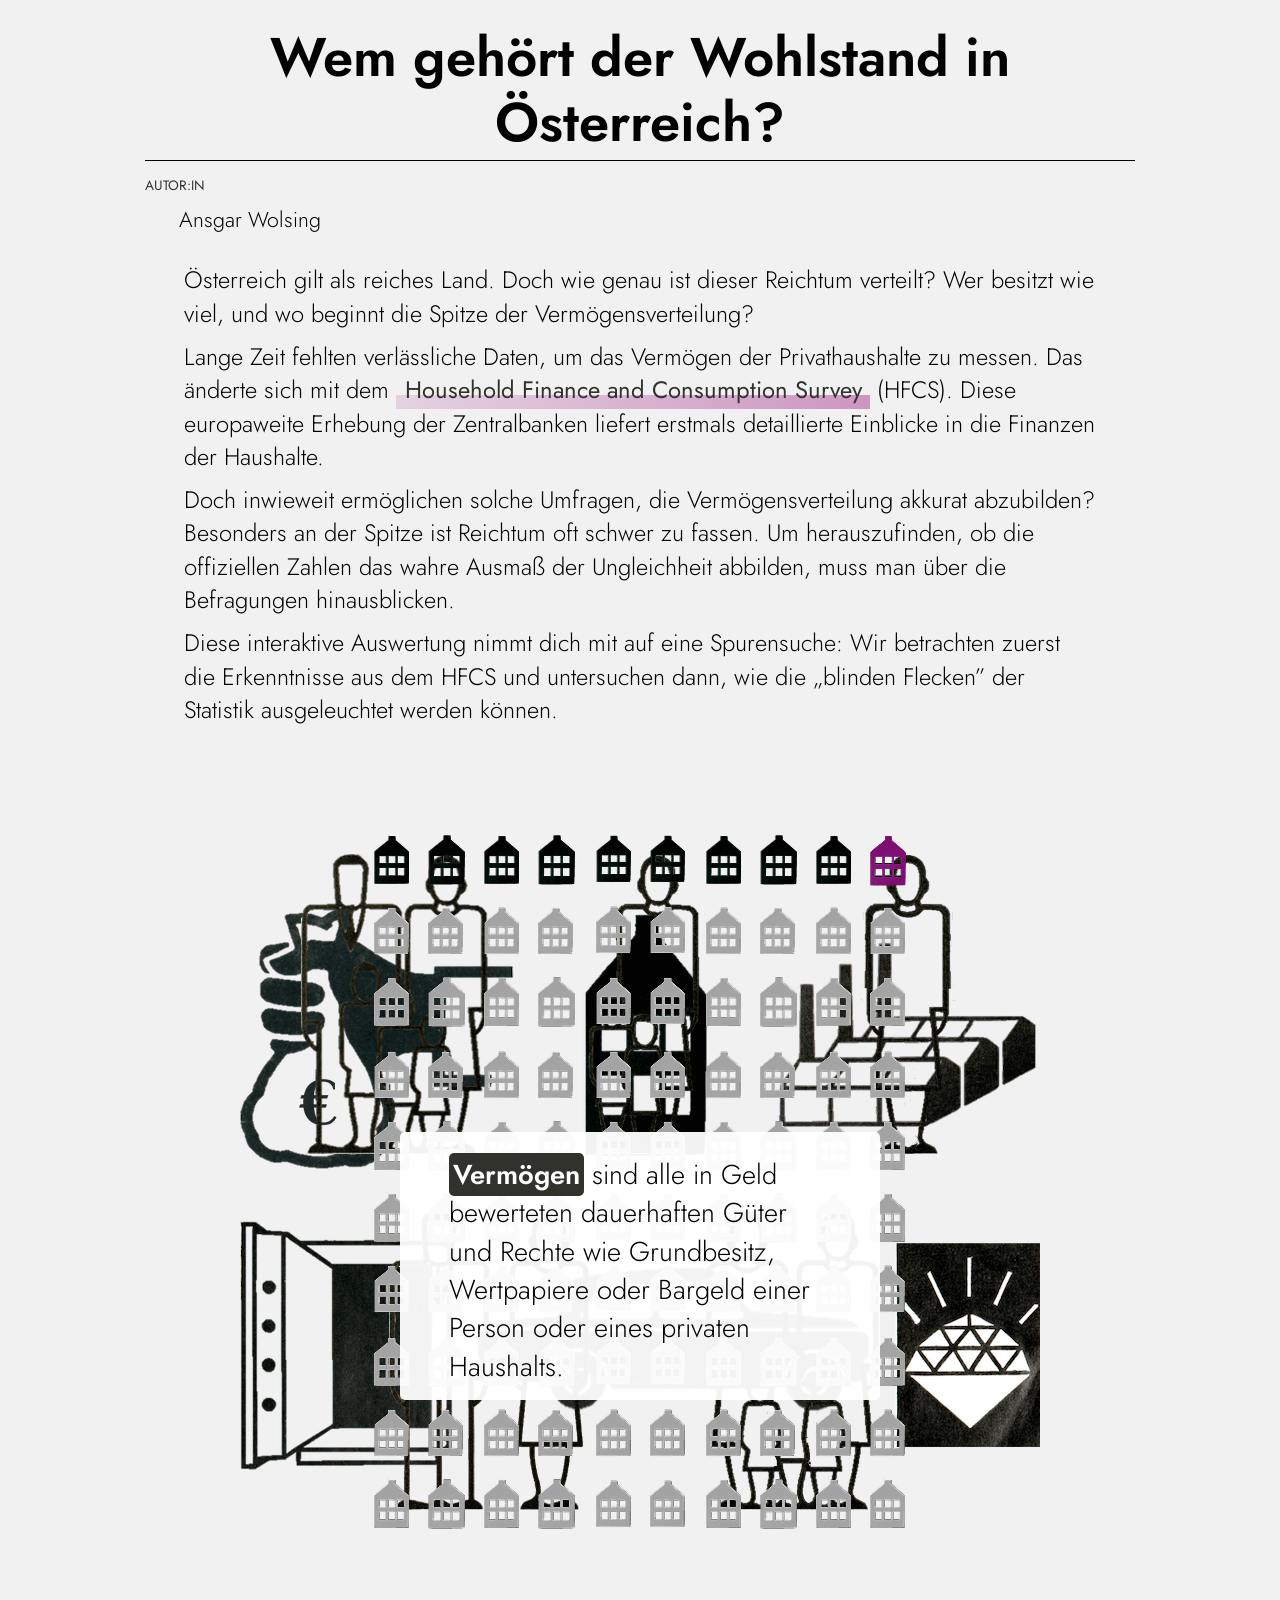
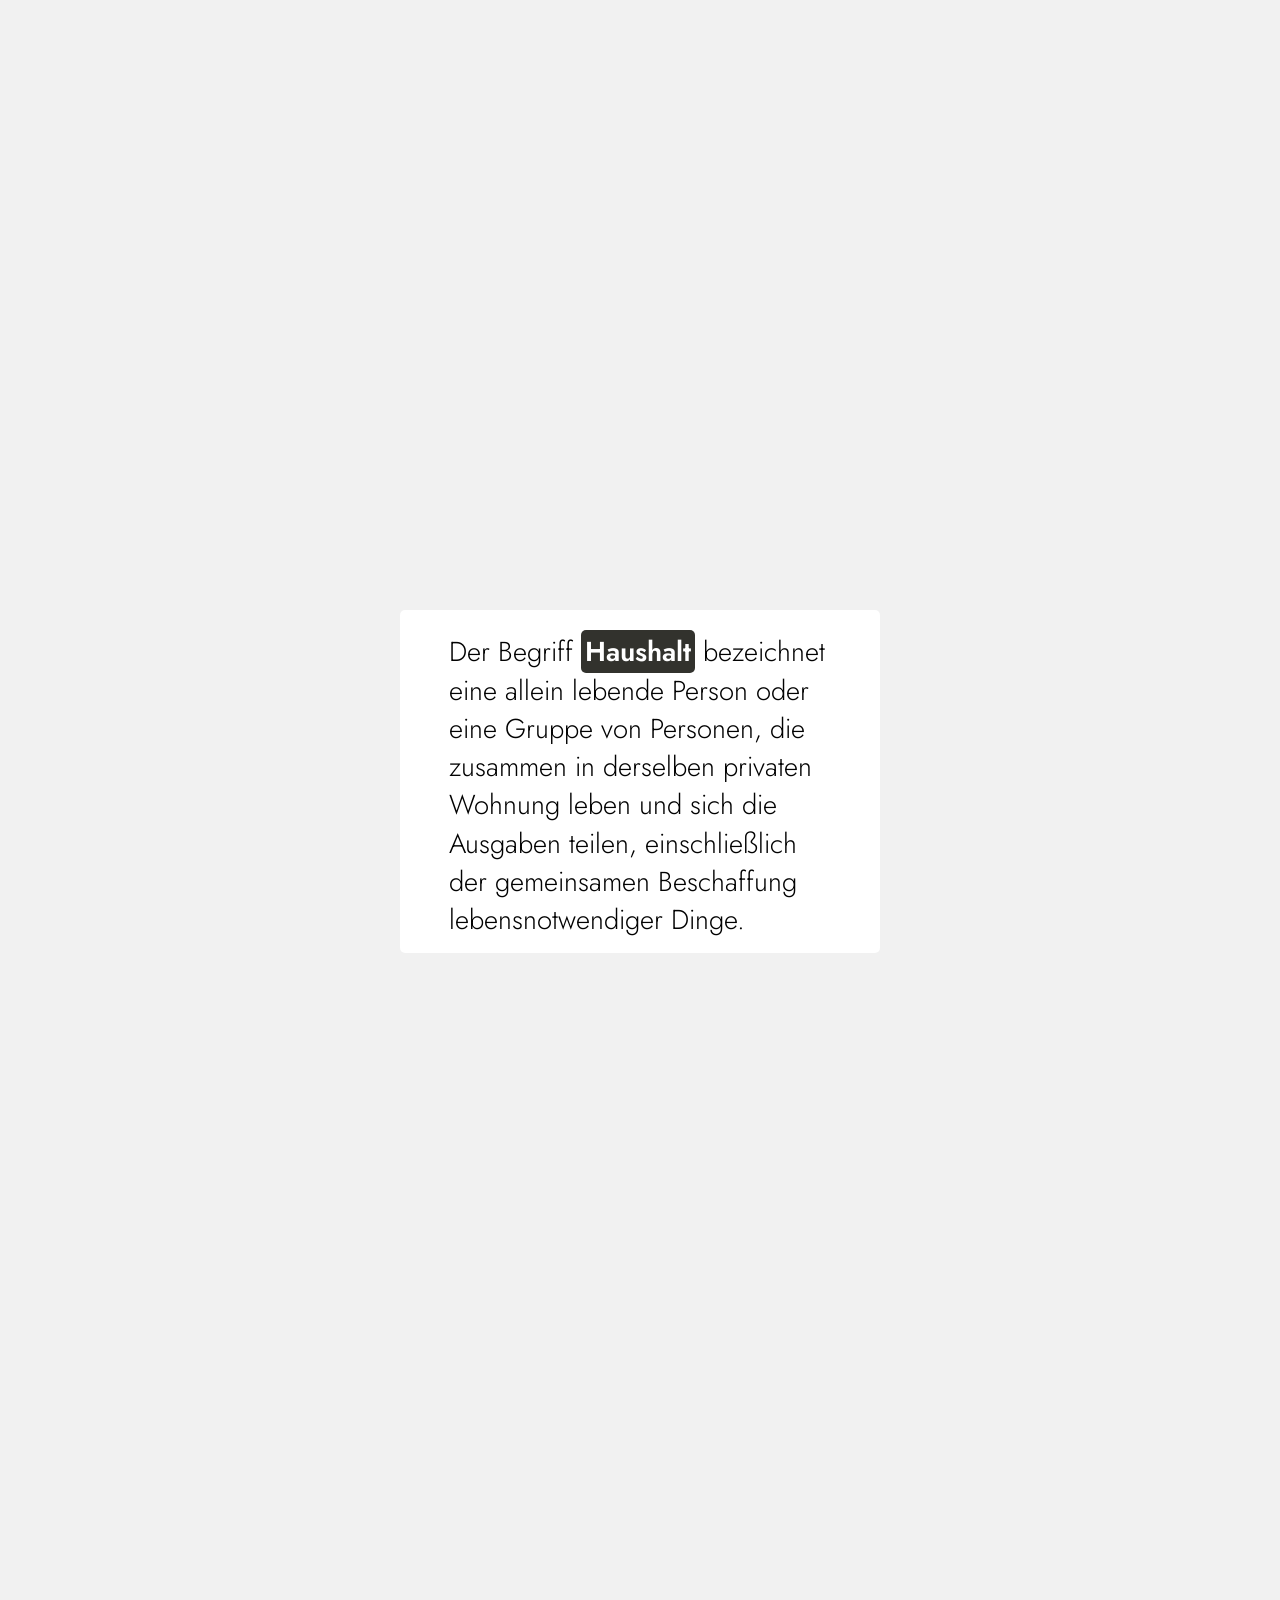
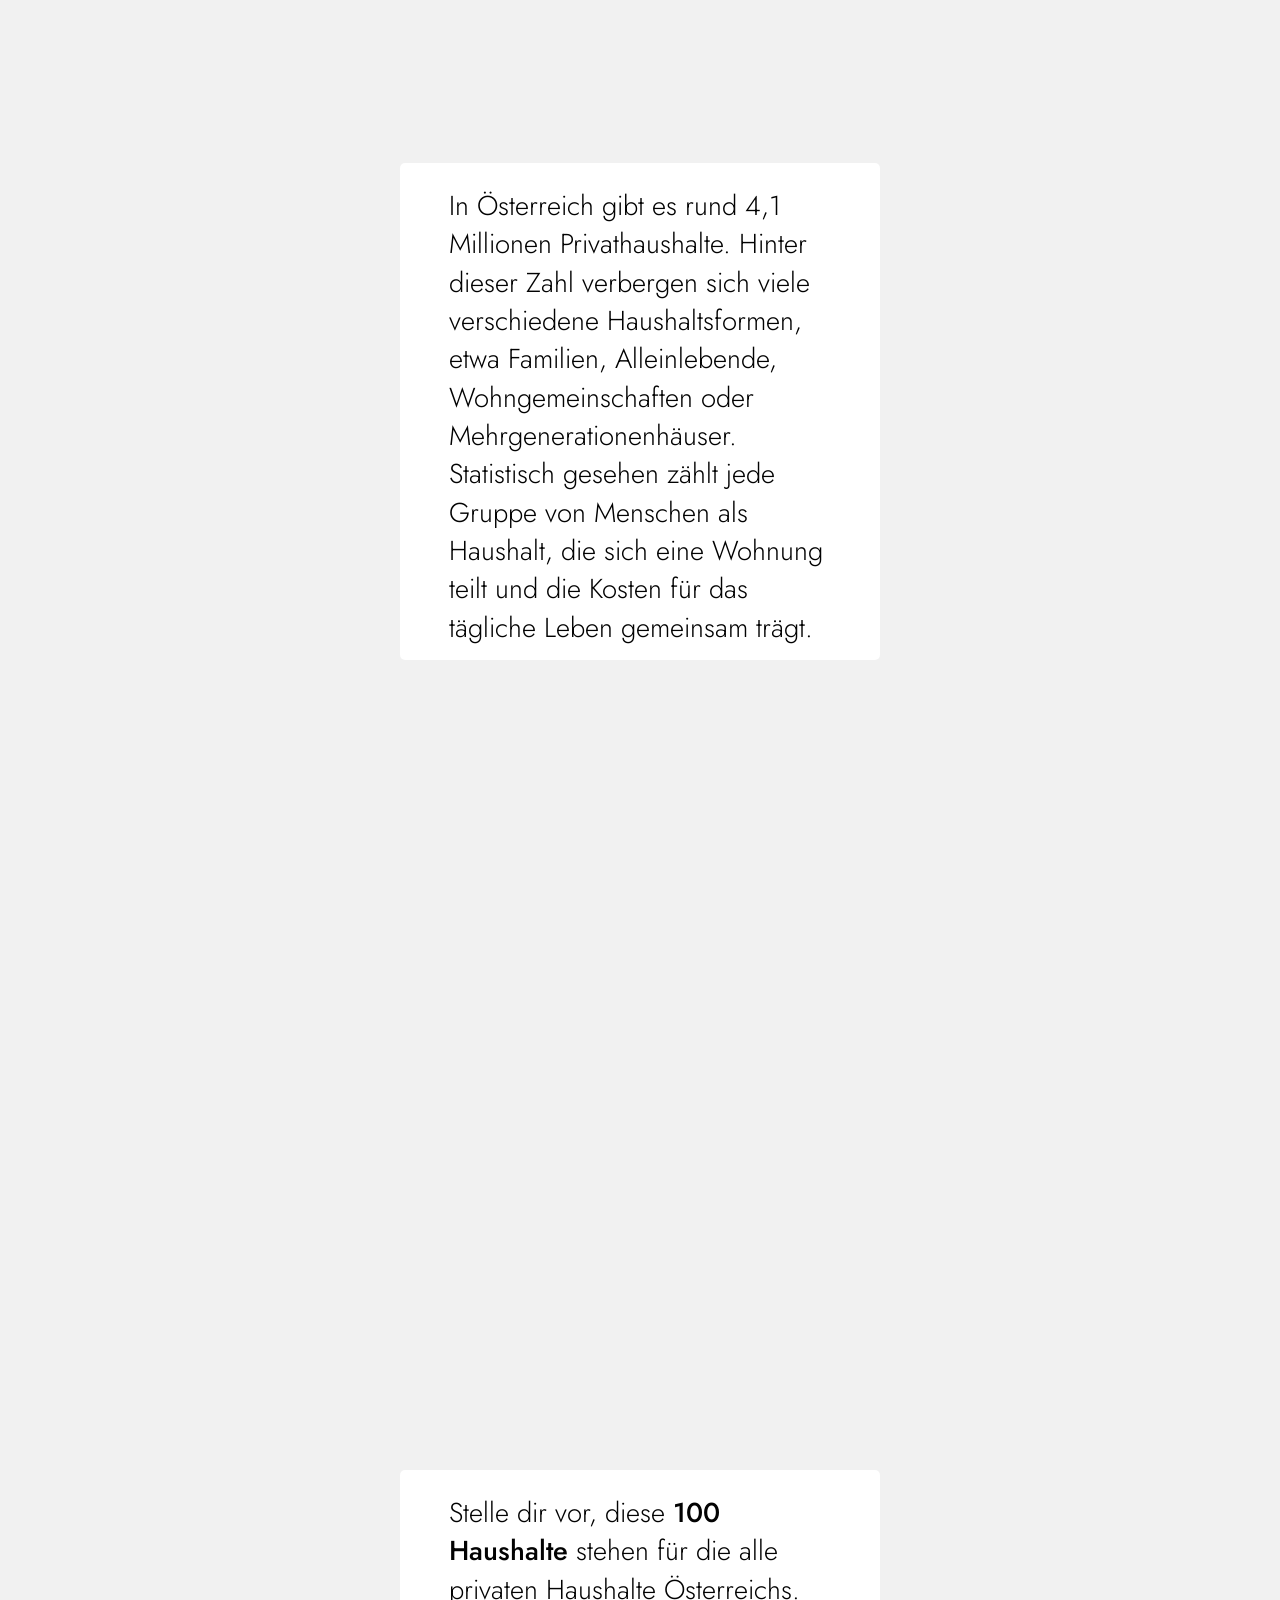
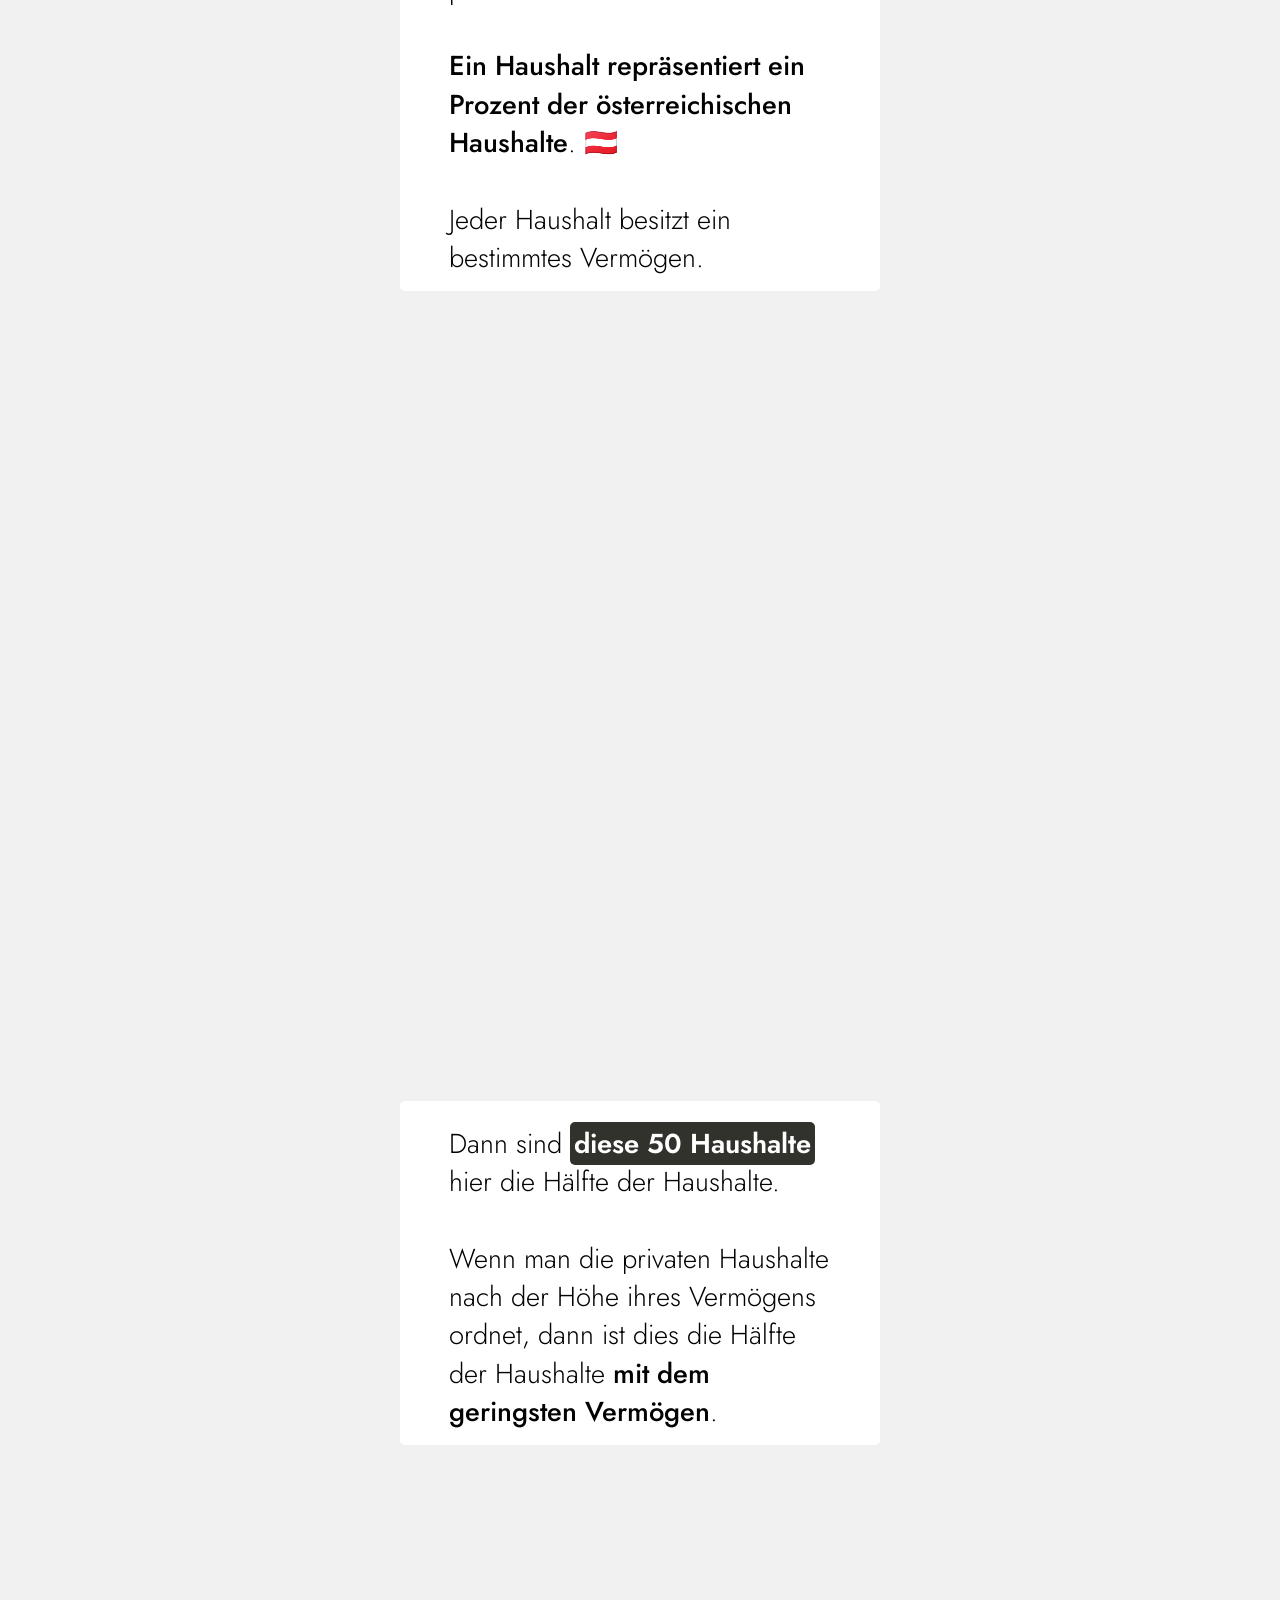
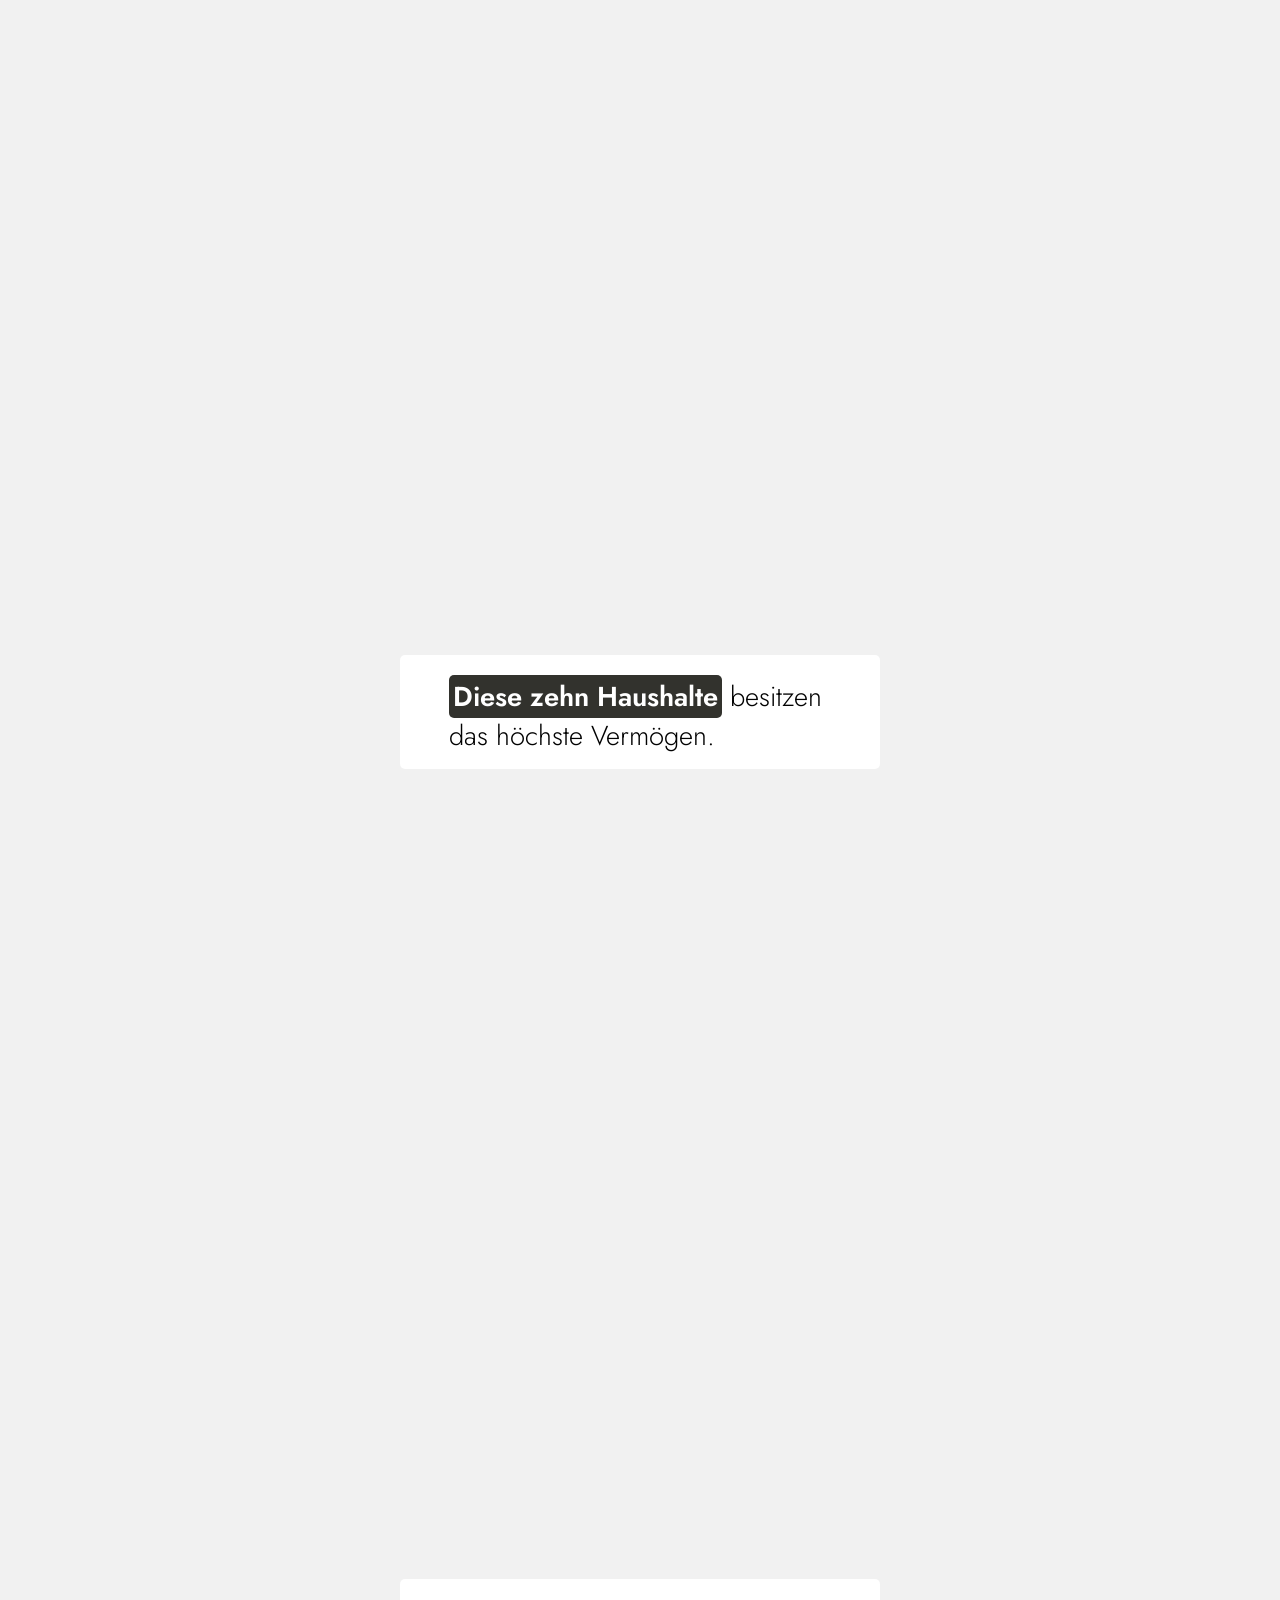
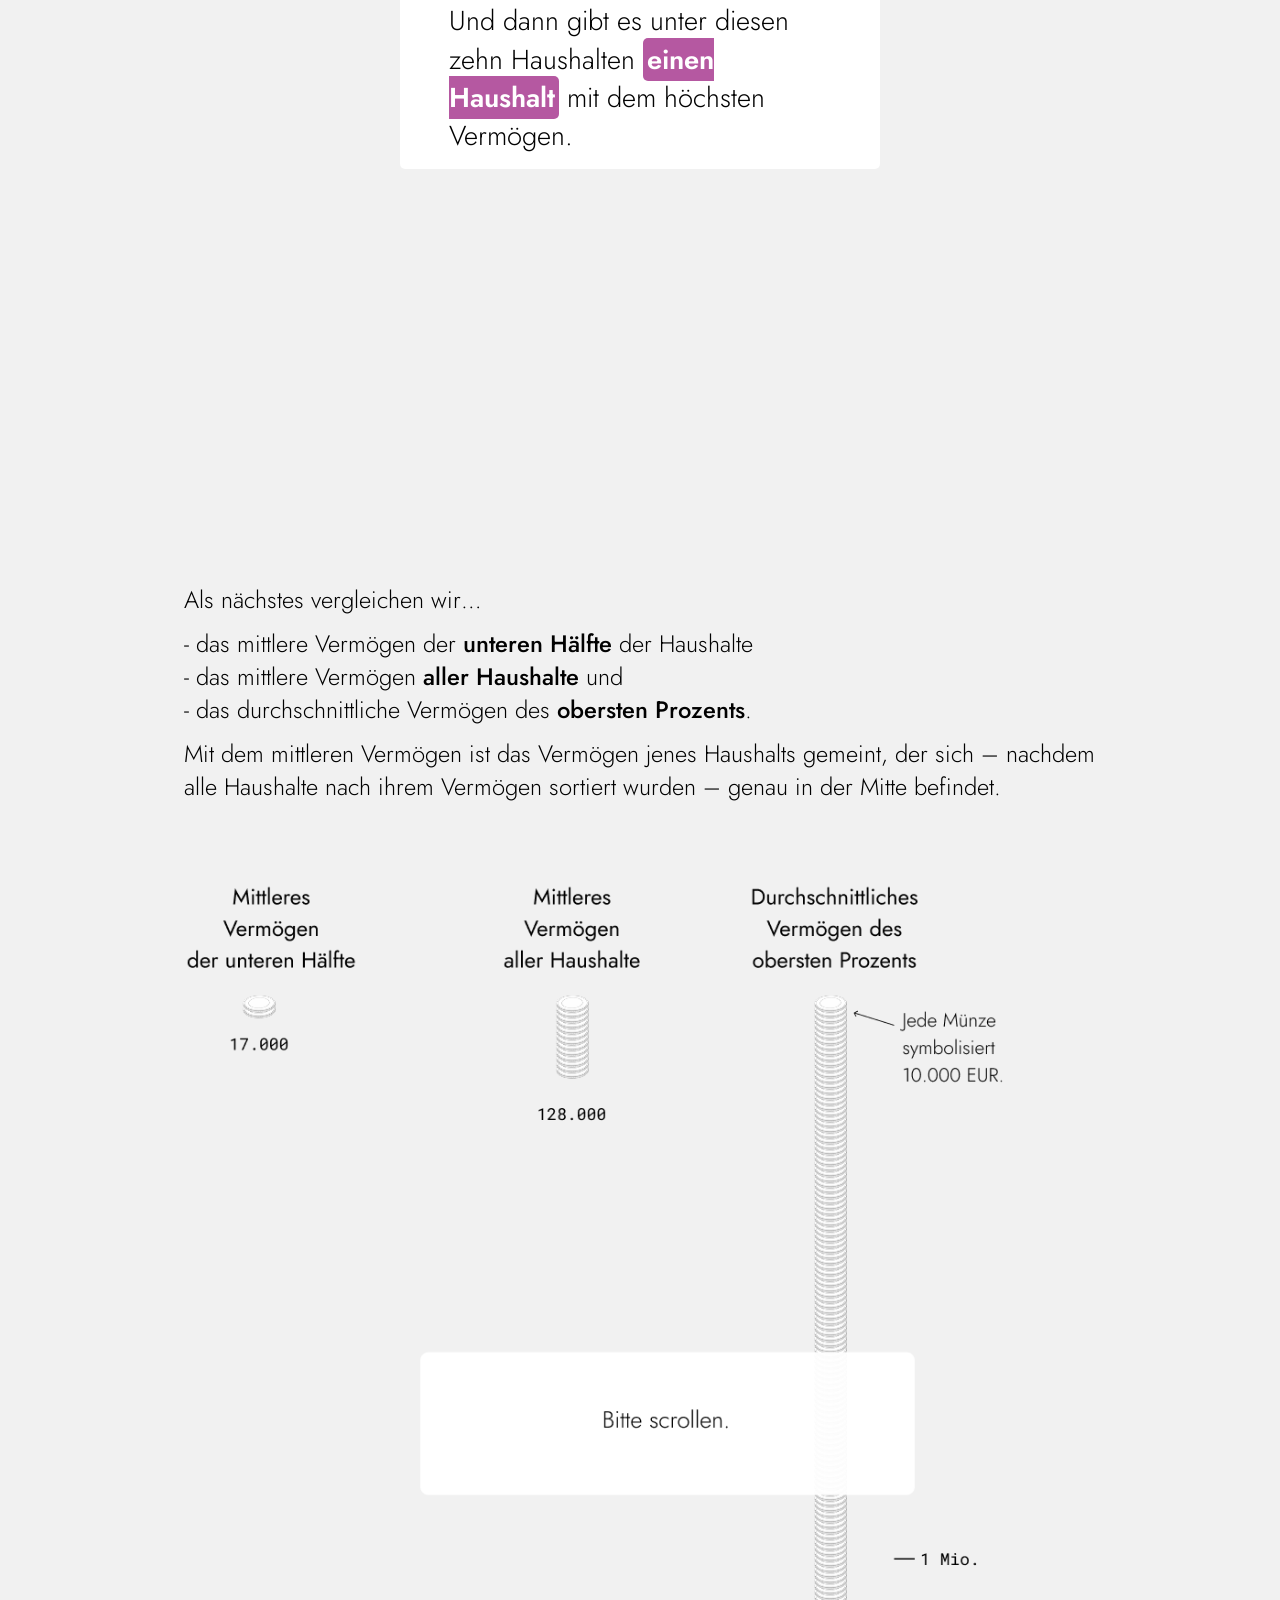
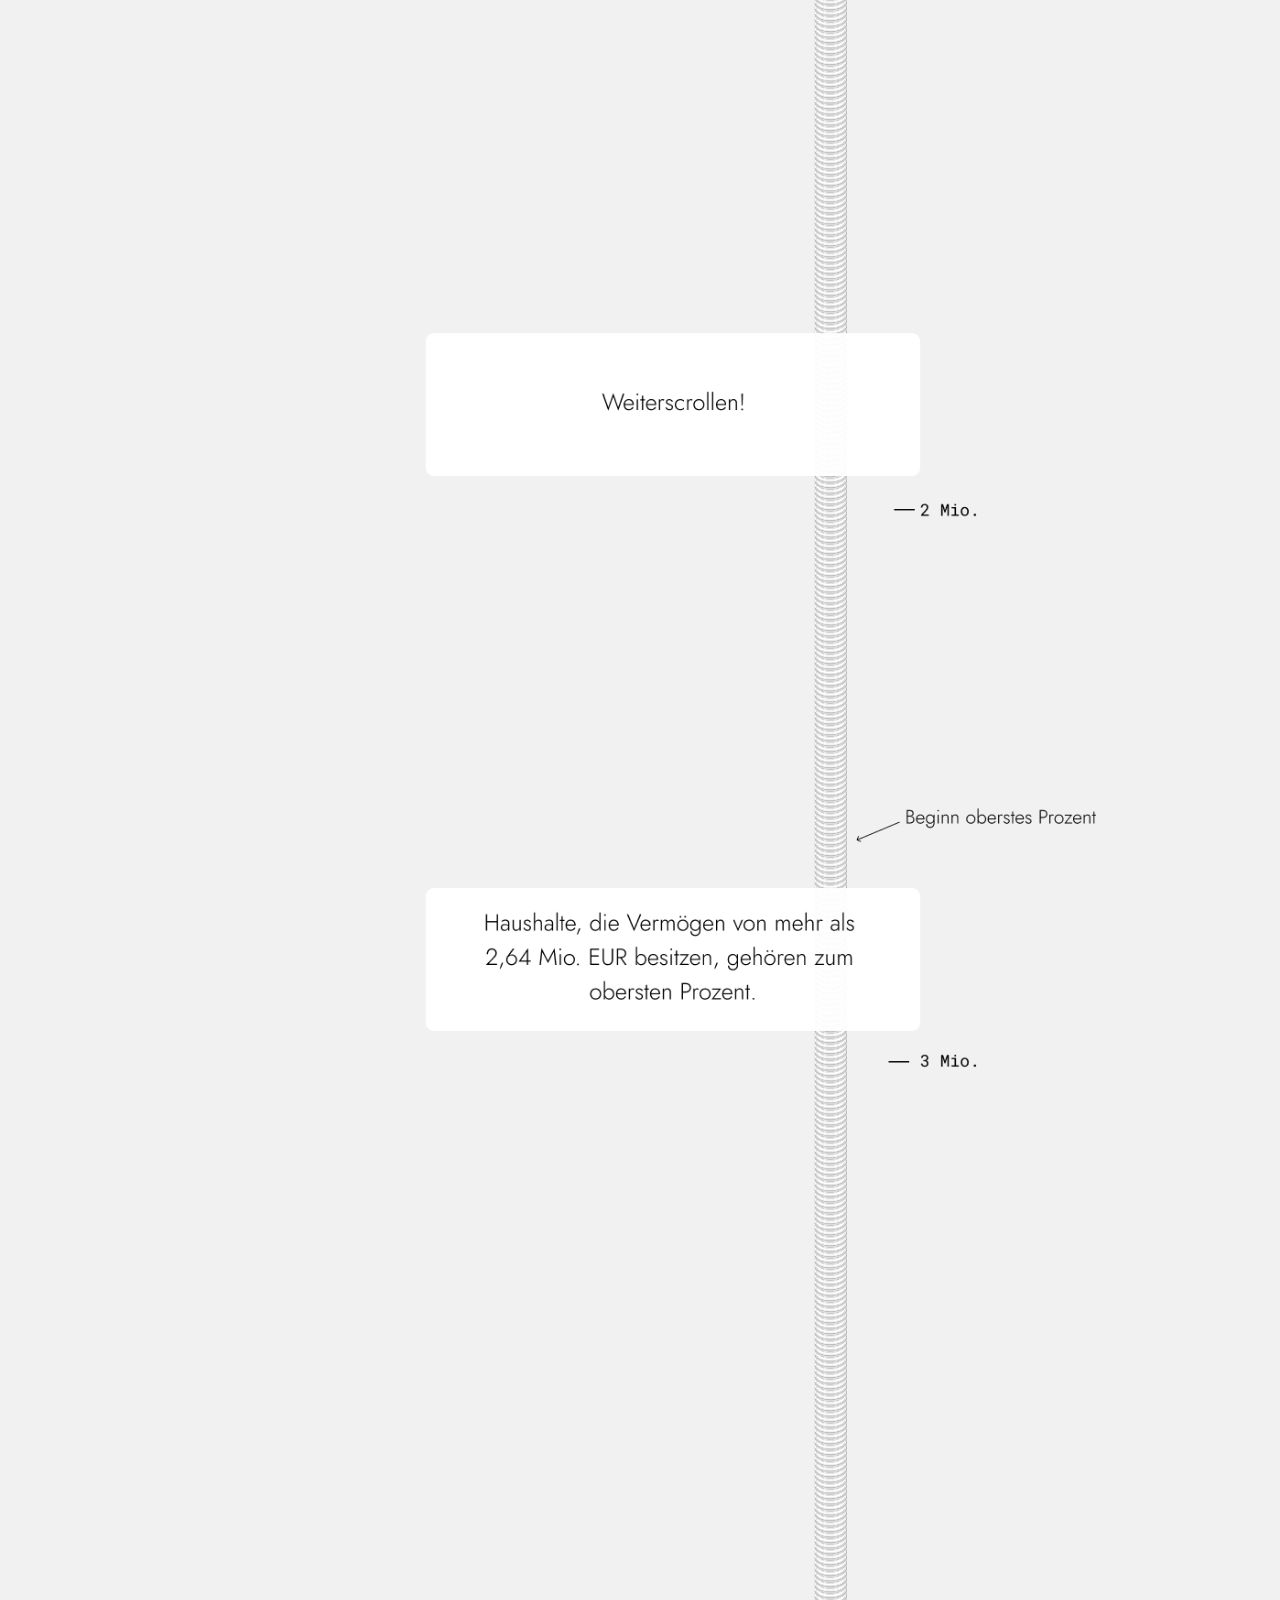
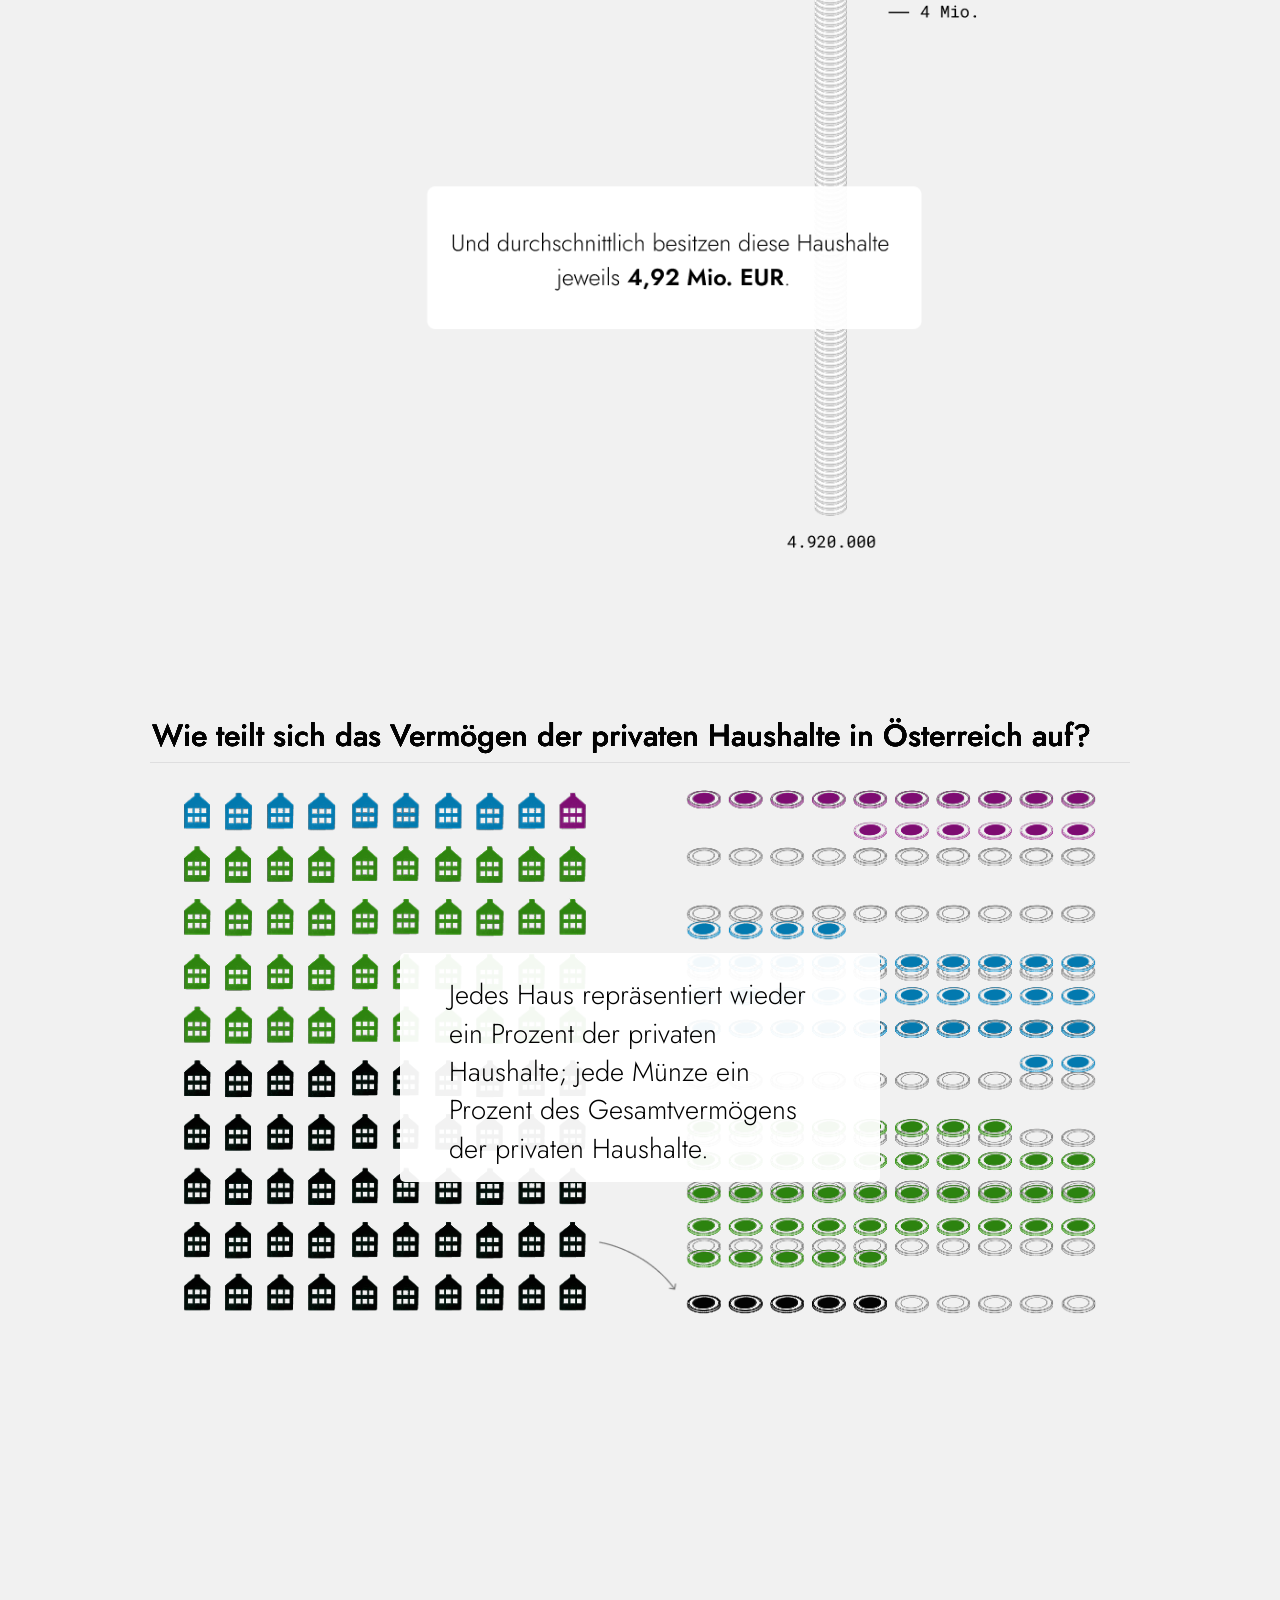
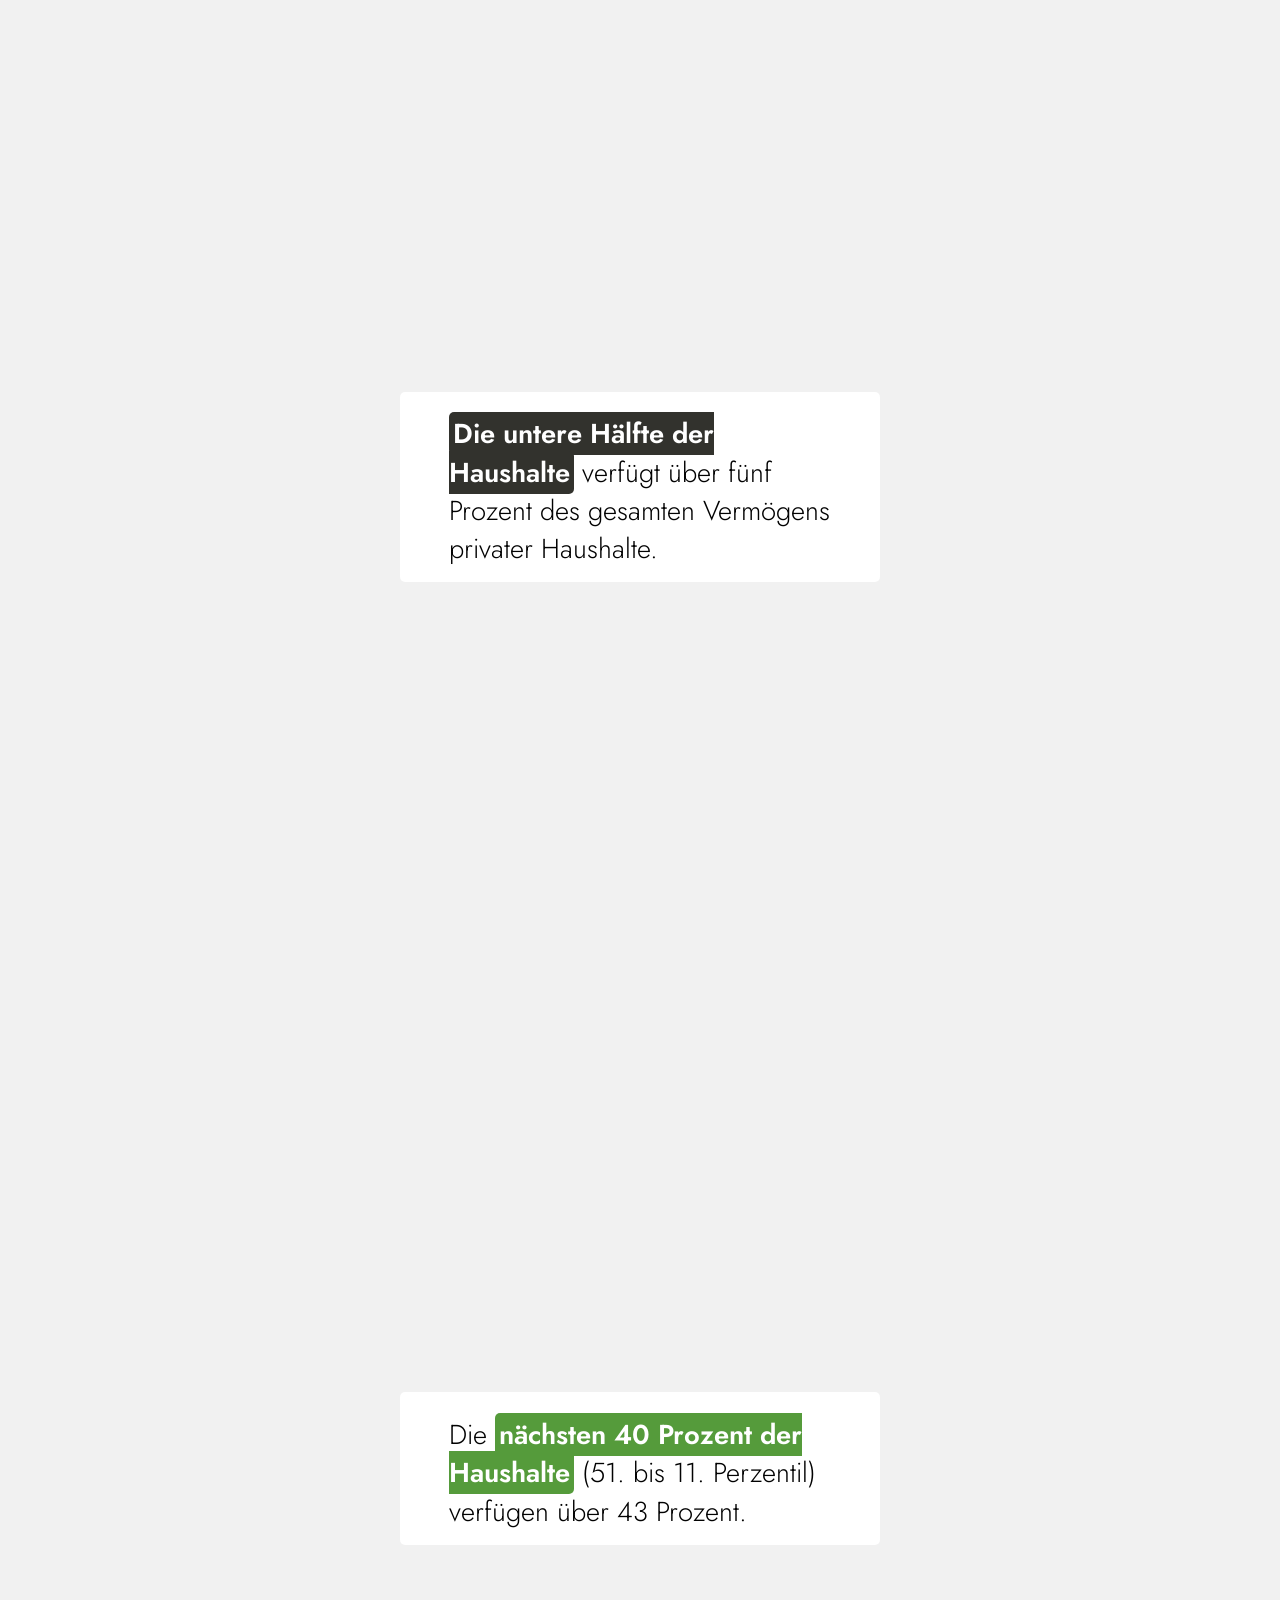
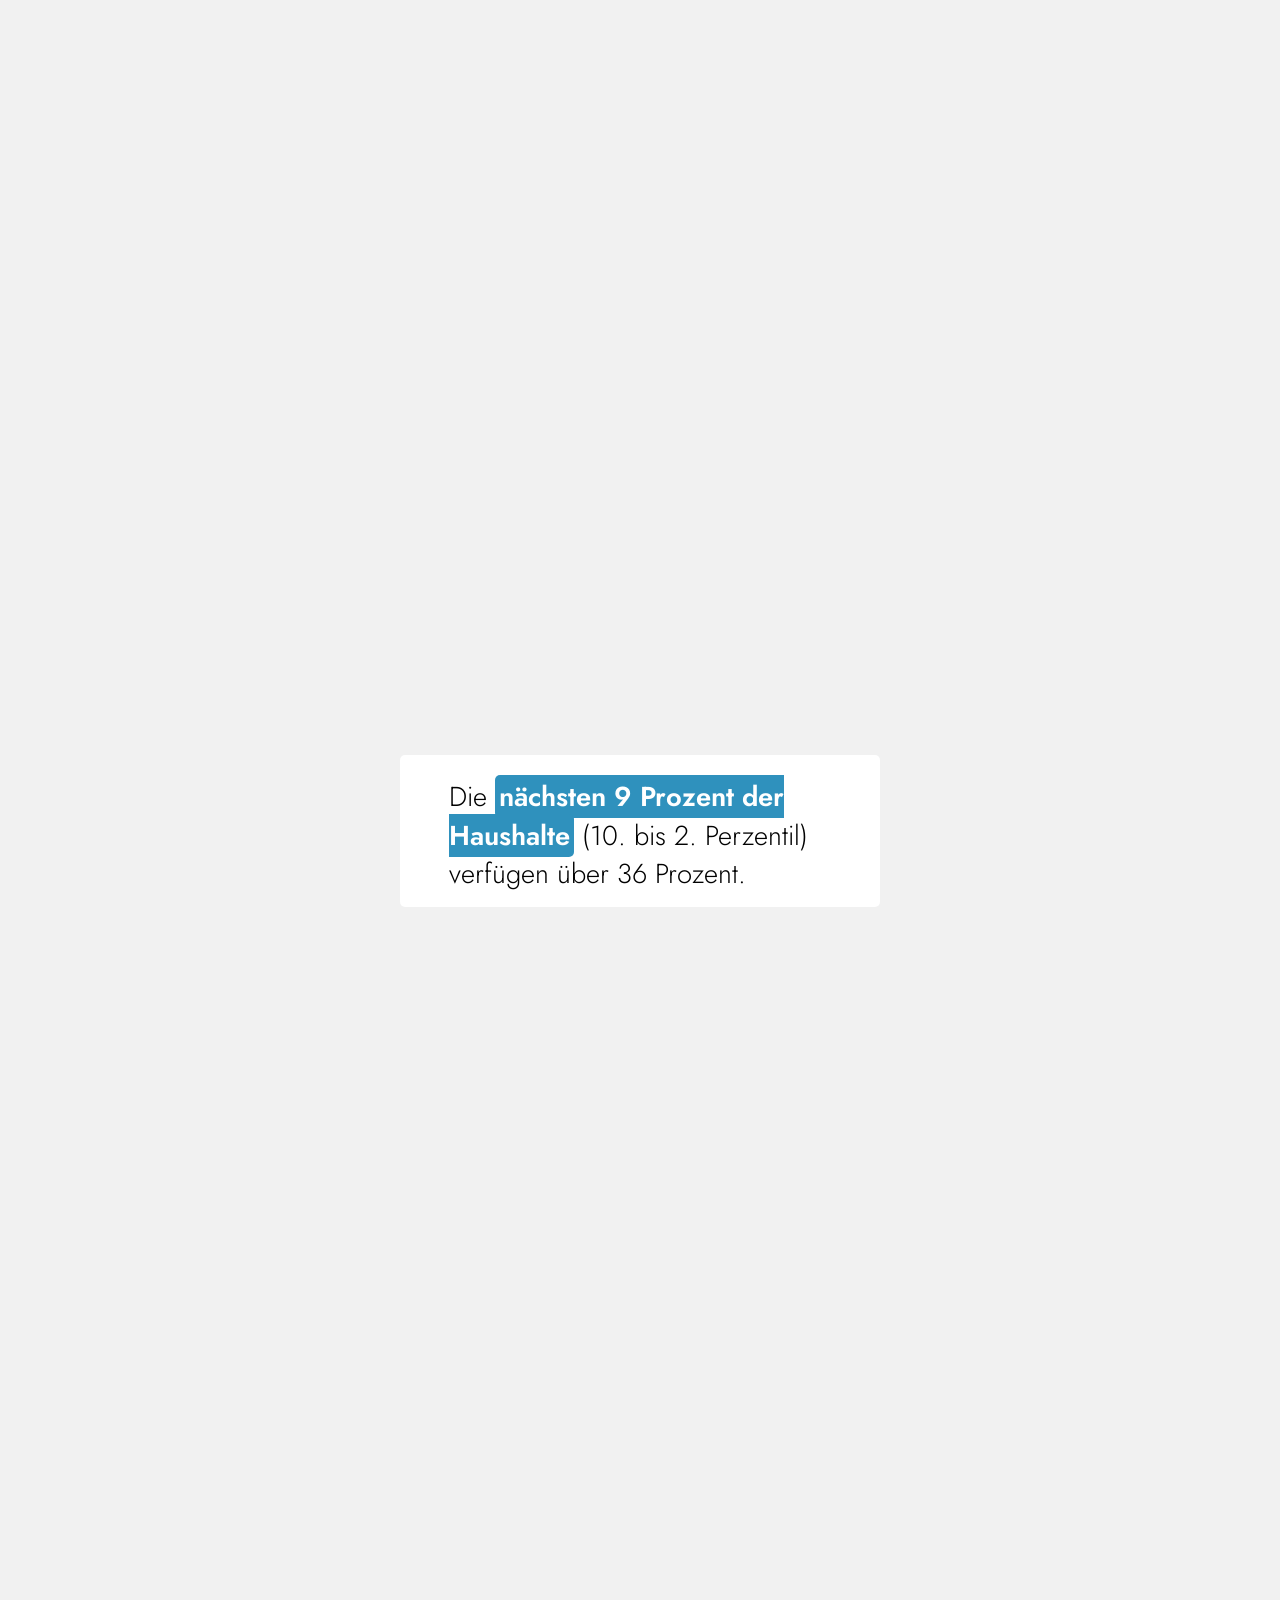
==== commit 6da1df28: "Anpassungen font-size" ====
--- a/neurath.html
+++ b/neurath.html
@@ -56,10 +56,10 @@
       <!-- user-provided yaml closeread style options -->
       <style>
         :root {
-          --cr-narrative-background-color-overlay: #FFFFFFF2;
---cr-narrative-border-radius: 5px;
+          --cr-narrative-border-radius: 5px;
+--cr-narrative-background-color-overlay: #FFFFFFF2;
+--cr-narrative-text-color-overlay: black;
 --cr-section-background-color: #F1F1F1;
---cr-narrative-text-color-overlay: black;
 --cr-narrative-font-family: Jost;
         }
       </style>
@@ -326,7 +326,7 @@
 <div class="cell-output-display">
 <div class="quarto-figure quarto-figure-center">
 <figure class="figure">
-<p><img src="neurath_files/figure-html/circle-chart-1.png" class="img-fluid quarto-figure quarto-figure-center figure-img" style="width:70.0%"></p>
+<p><img src="neurath_files/figure-html/circle-chart-1.png" class="img-fluid quarto-figure quarto-figure-center figure-img" style="width:90.0%"></p>
 </figure>
 </div>
 </div>
--- a/css/styles.css
+++ b/css/styles.css
@@ -14,7 +14,6 @@
 body {
   font-family: Jost, Arial, sans-serif;
   font-weight: 300;
-  font-size: 11pt;
   color: black;
 }
 
@@ -27,6 +26,8 @@
   margin: 3px 0 3px;
   padding-bottom: 5px;
   border-bottom: 1px black solid;
+  word-break: break-word;
+  hyphens: auto;
 }
 
 
@@ -36,6 +37,8 @@
   font-weight: 500;
   text-align: center;
   margin-top: 4vh !important;
+  word-break: break-word;
+  hyphens: auto;
 }
 
 h3 {
@@ -66,7 +69,7 @@
   font-weight: 400;
 }
 
-#quarto-document-content > p {
+#quarto-document-content p {
   padding-top: 10px;
   line-height: 1.4;
   text-align: left;
@@ -193,8 +196,7 @@
 }
 
 
-/* Disable full page layout */
-  main.content {
+main.content {
     display: block !important;
   }
 .page-full {
@@ -202,3 +204,23 @@
   float: none !important;
   display: block !important;
 }
+
+
+@media (max-width: 640px) {
+  p {
+    padding-left: 4px !important;
+    padding-right: 4px !important;
+  }
+  
+  #quarto-document-content > p {
+    padding-inline: 1rem;
+    font-size: 1.1rem;
+    max-width: calc(100vw - 2rem); 
+  }
+  
+  .page-full, section#quellen > p {
+    
+    max-width: 95%;  
+    padding-inline: 1rem;
+  }
+}
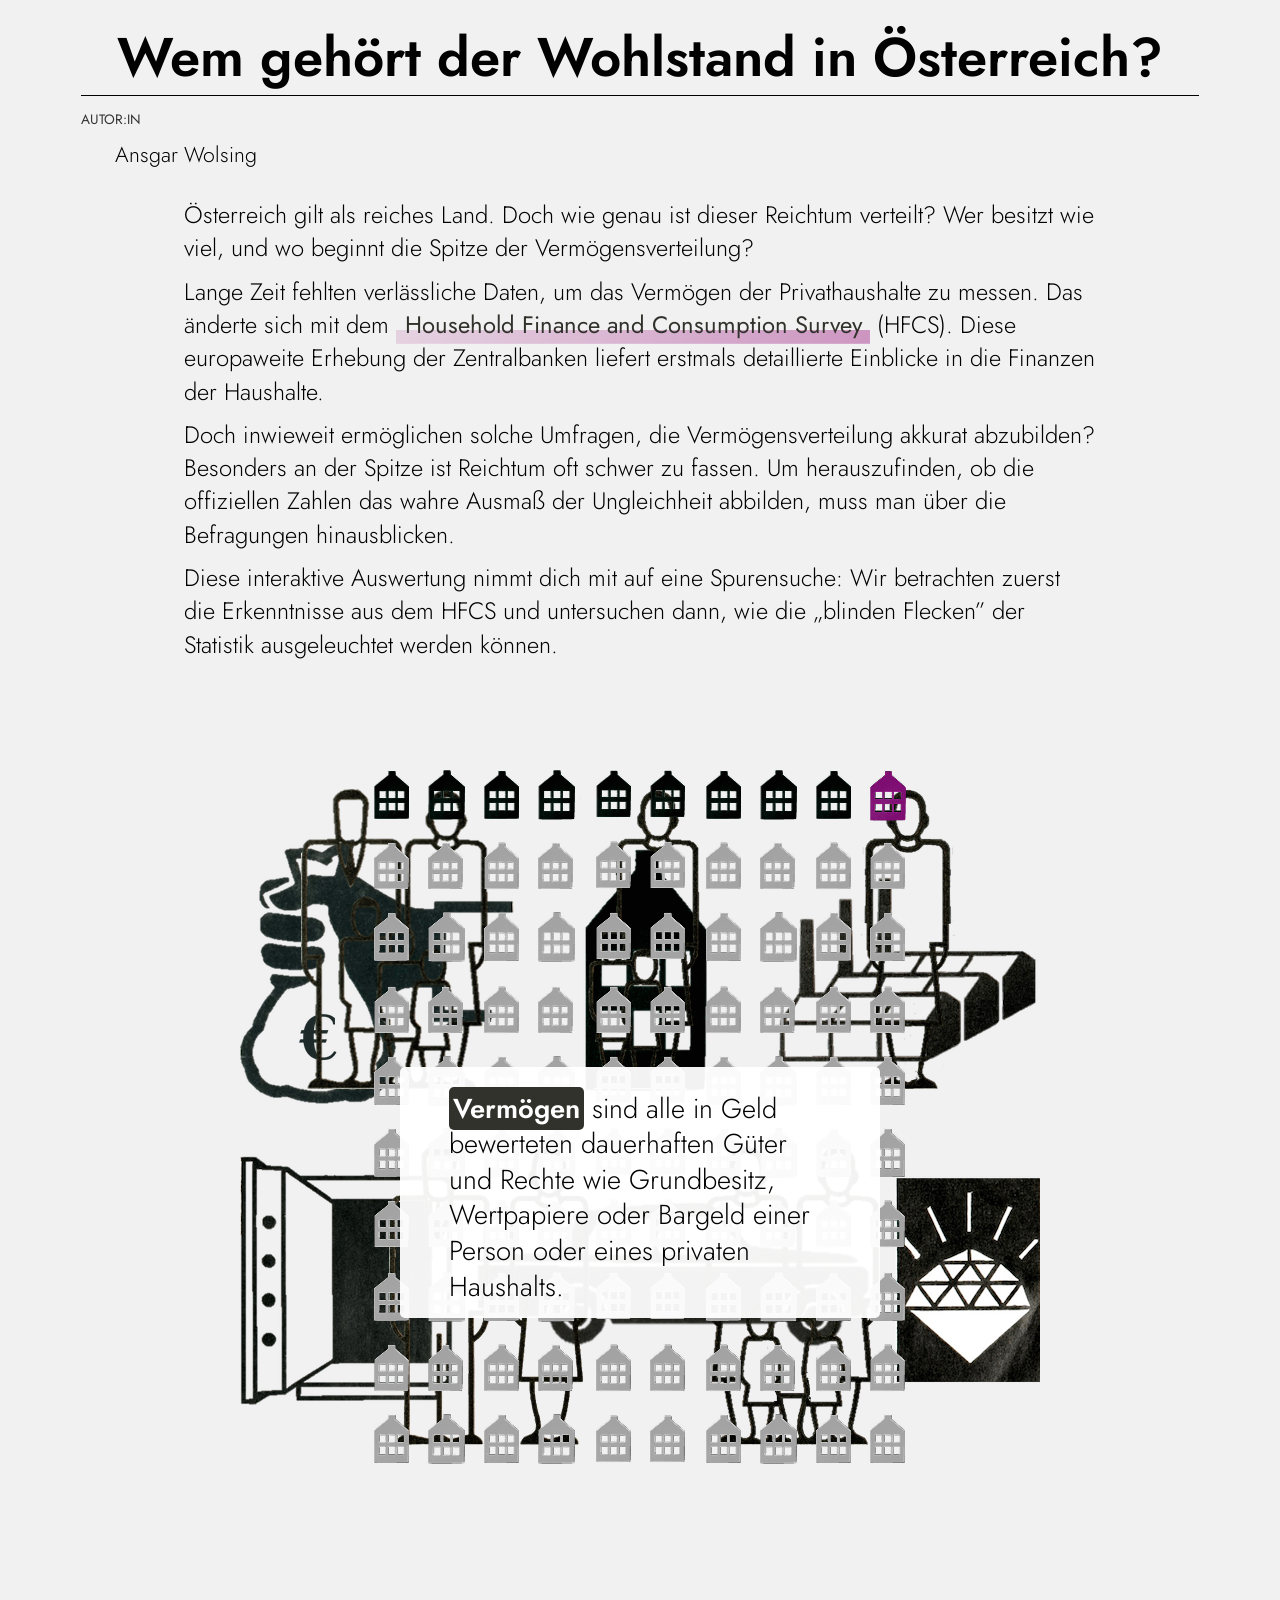
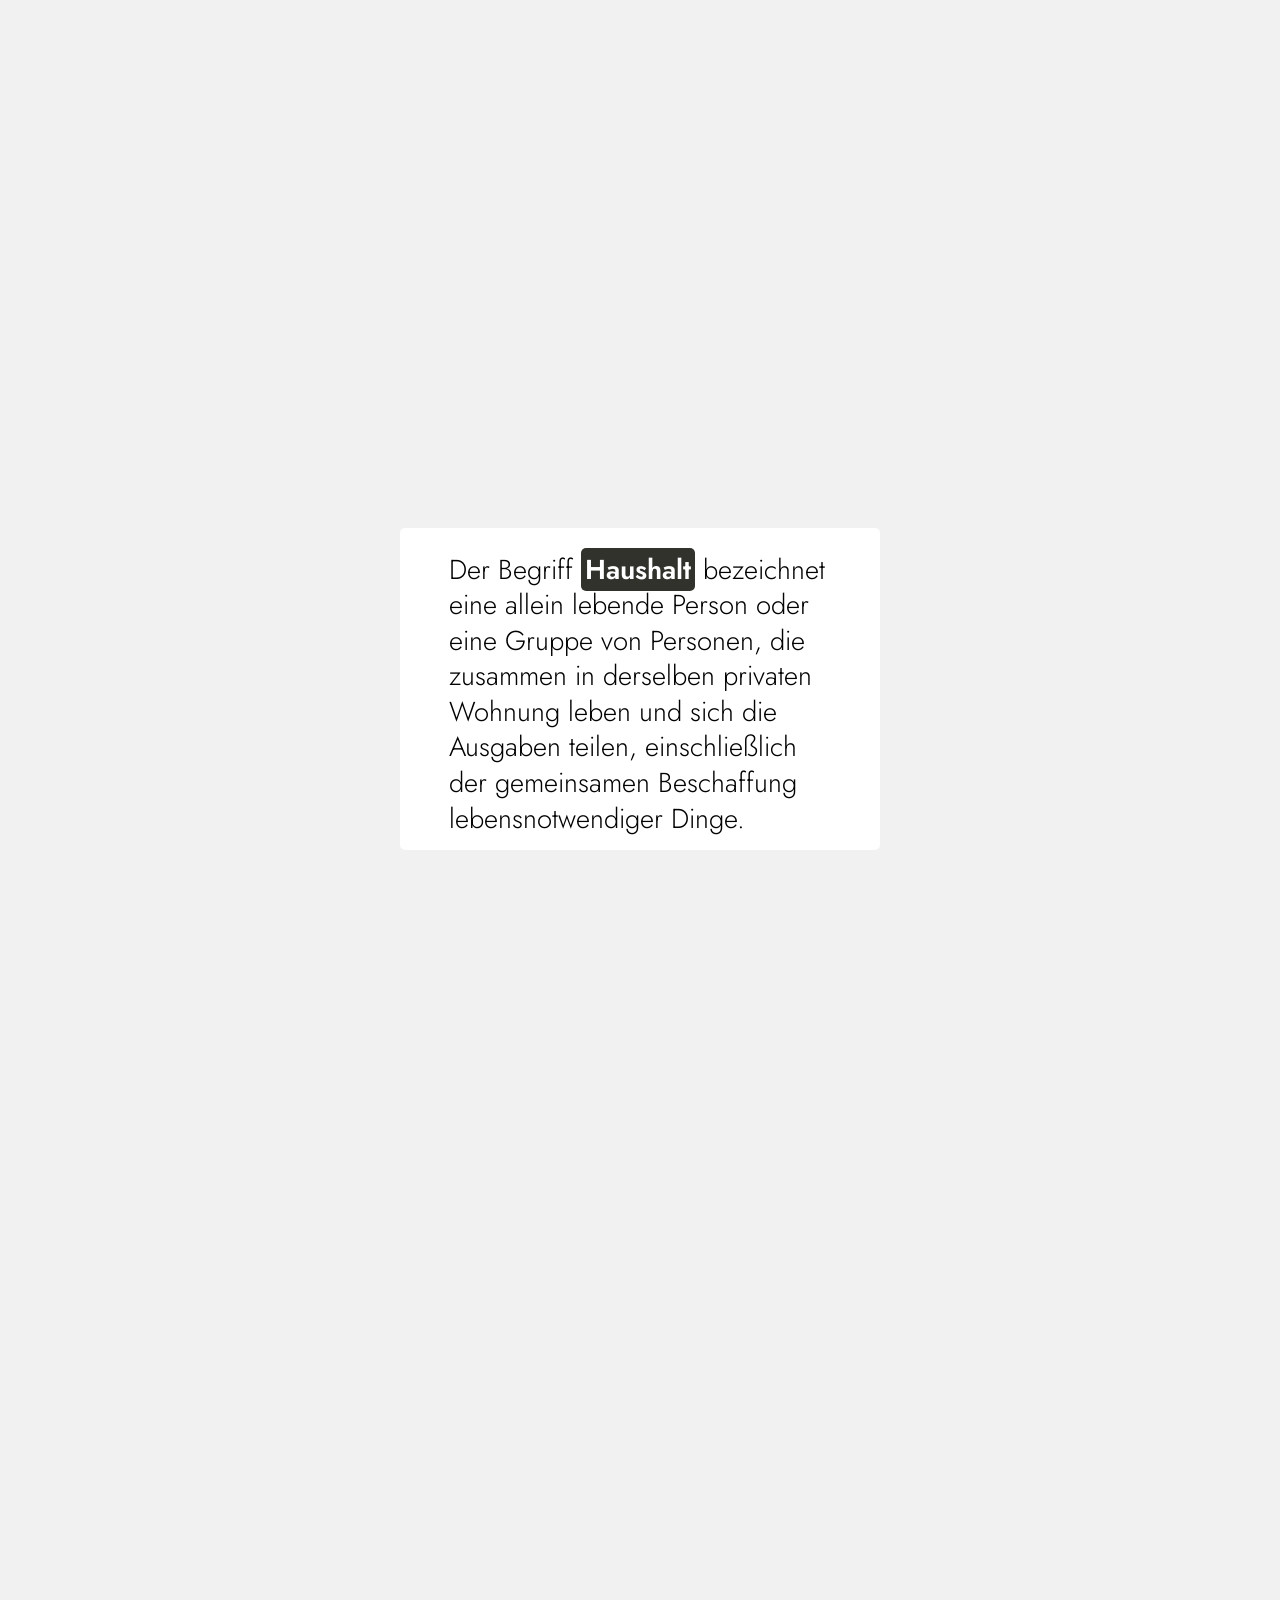
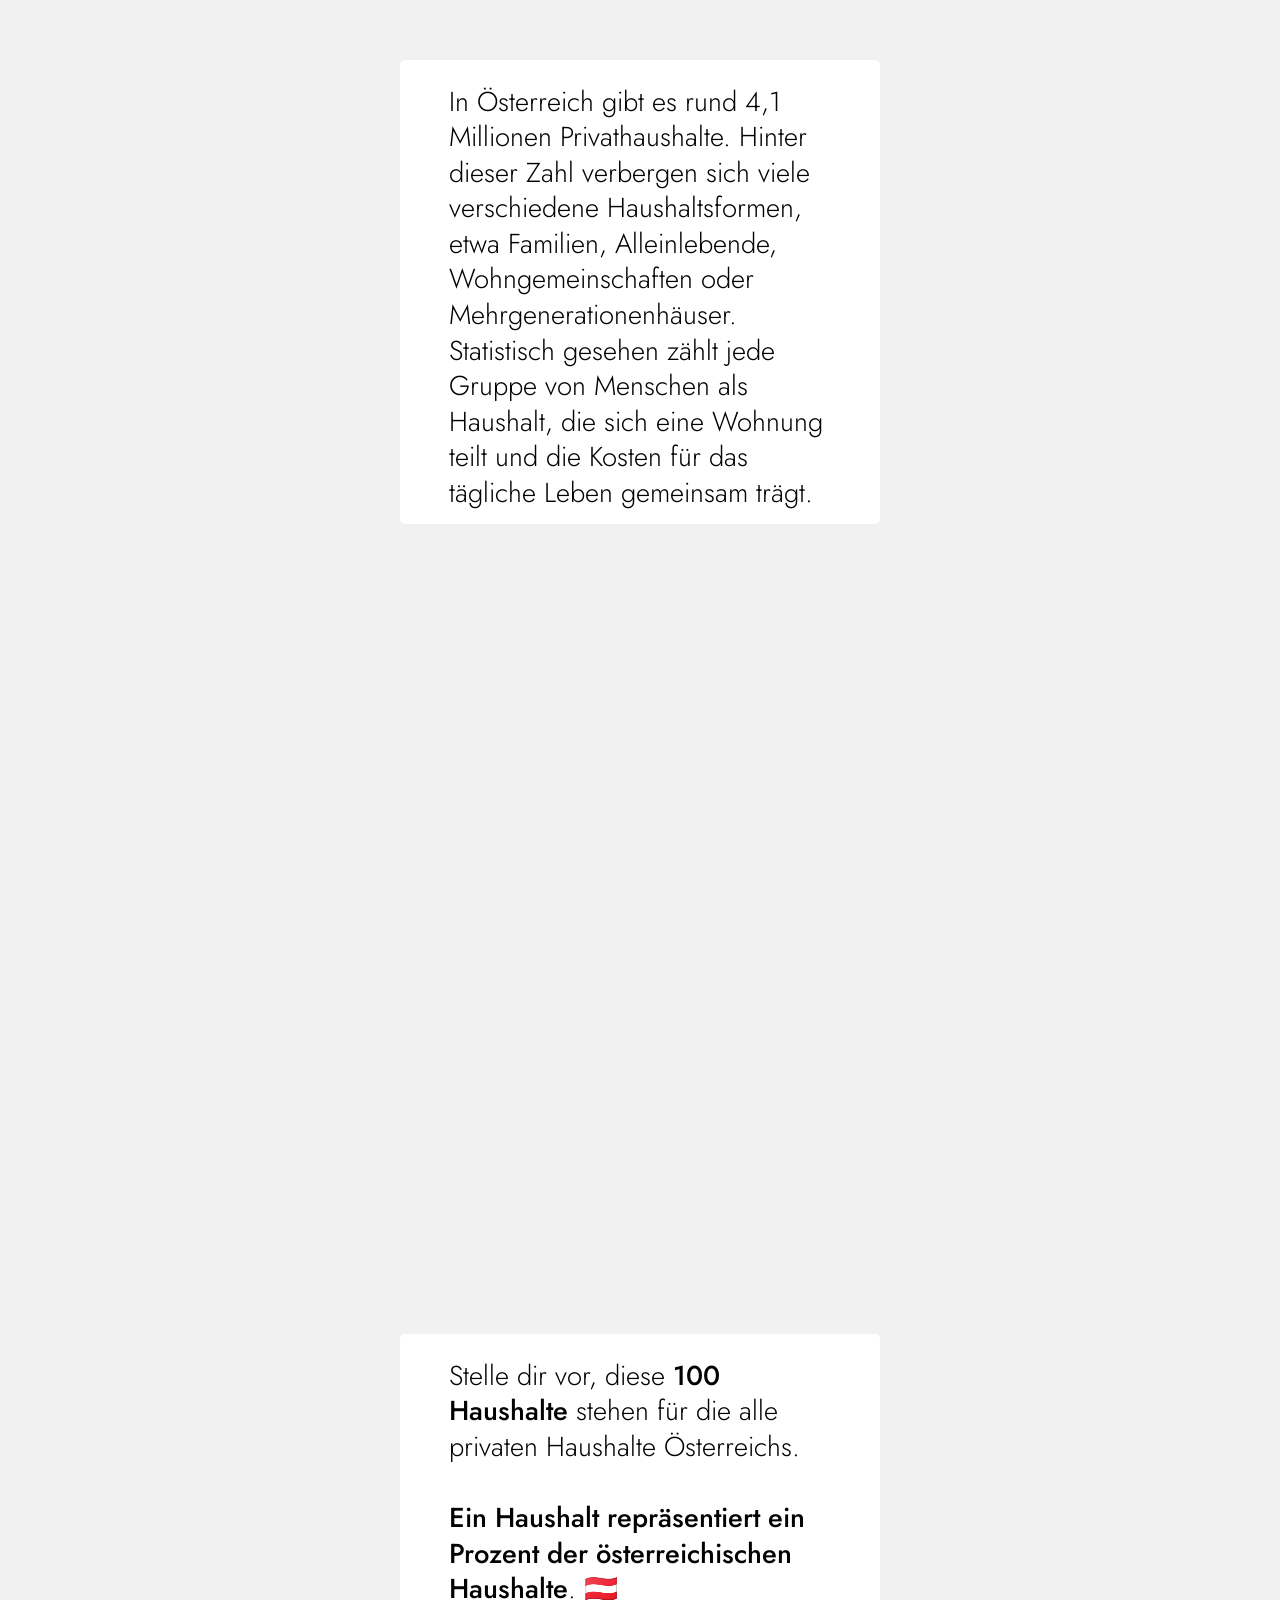
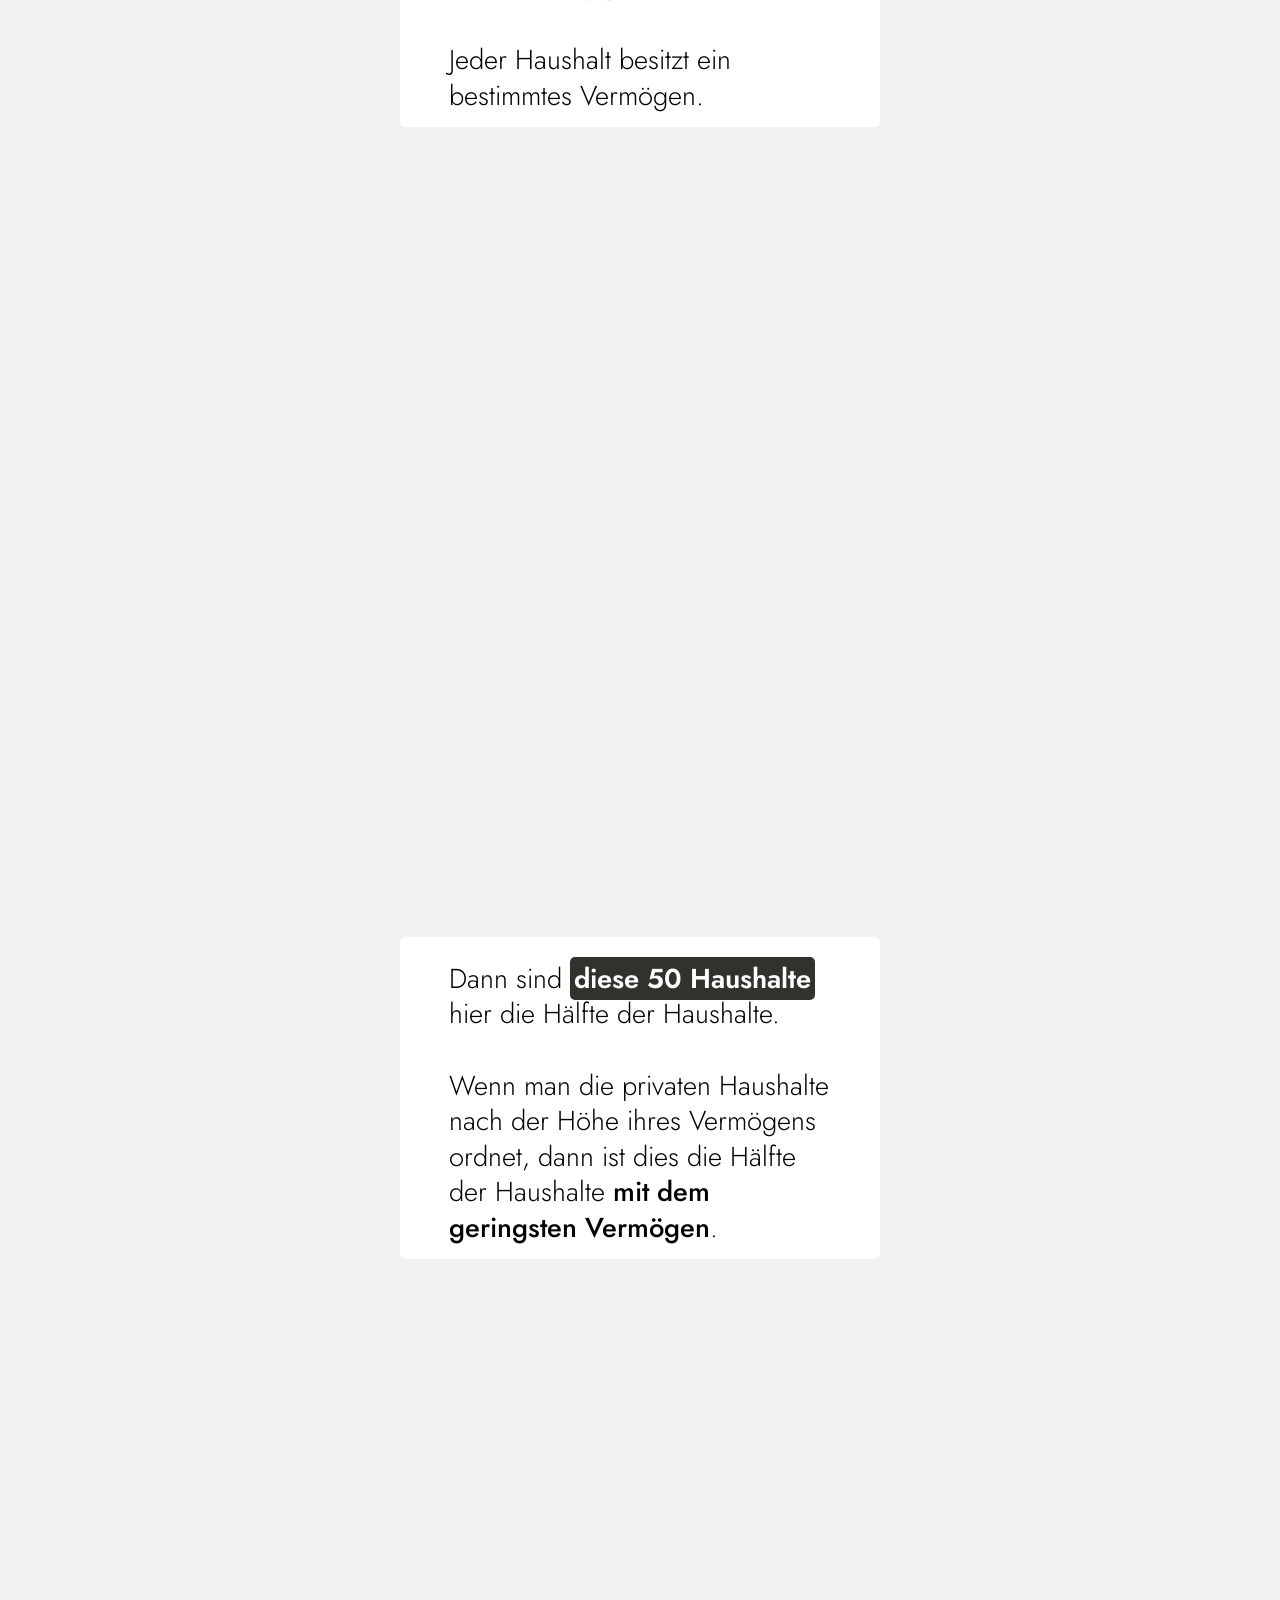
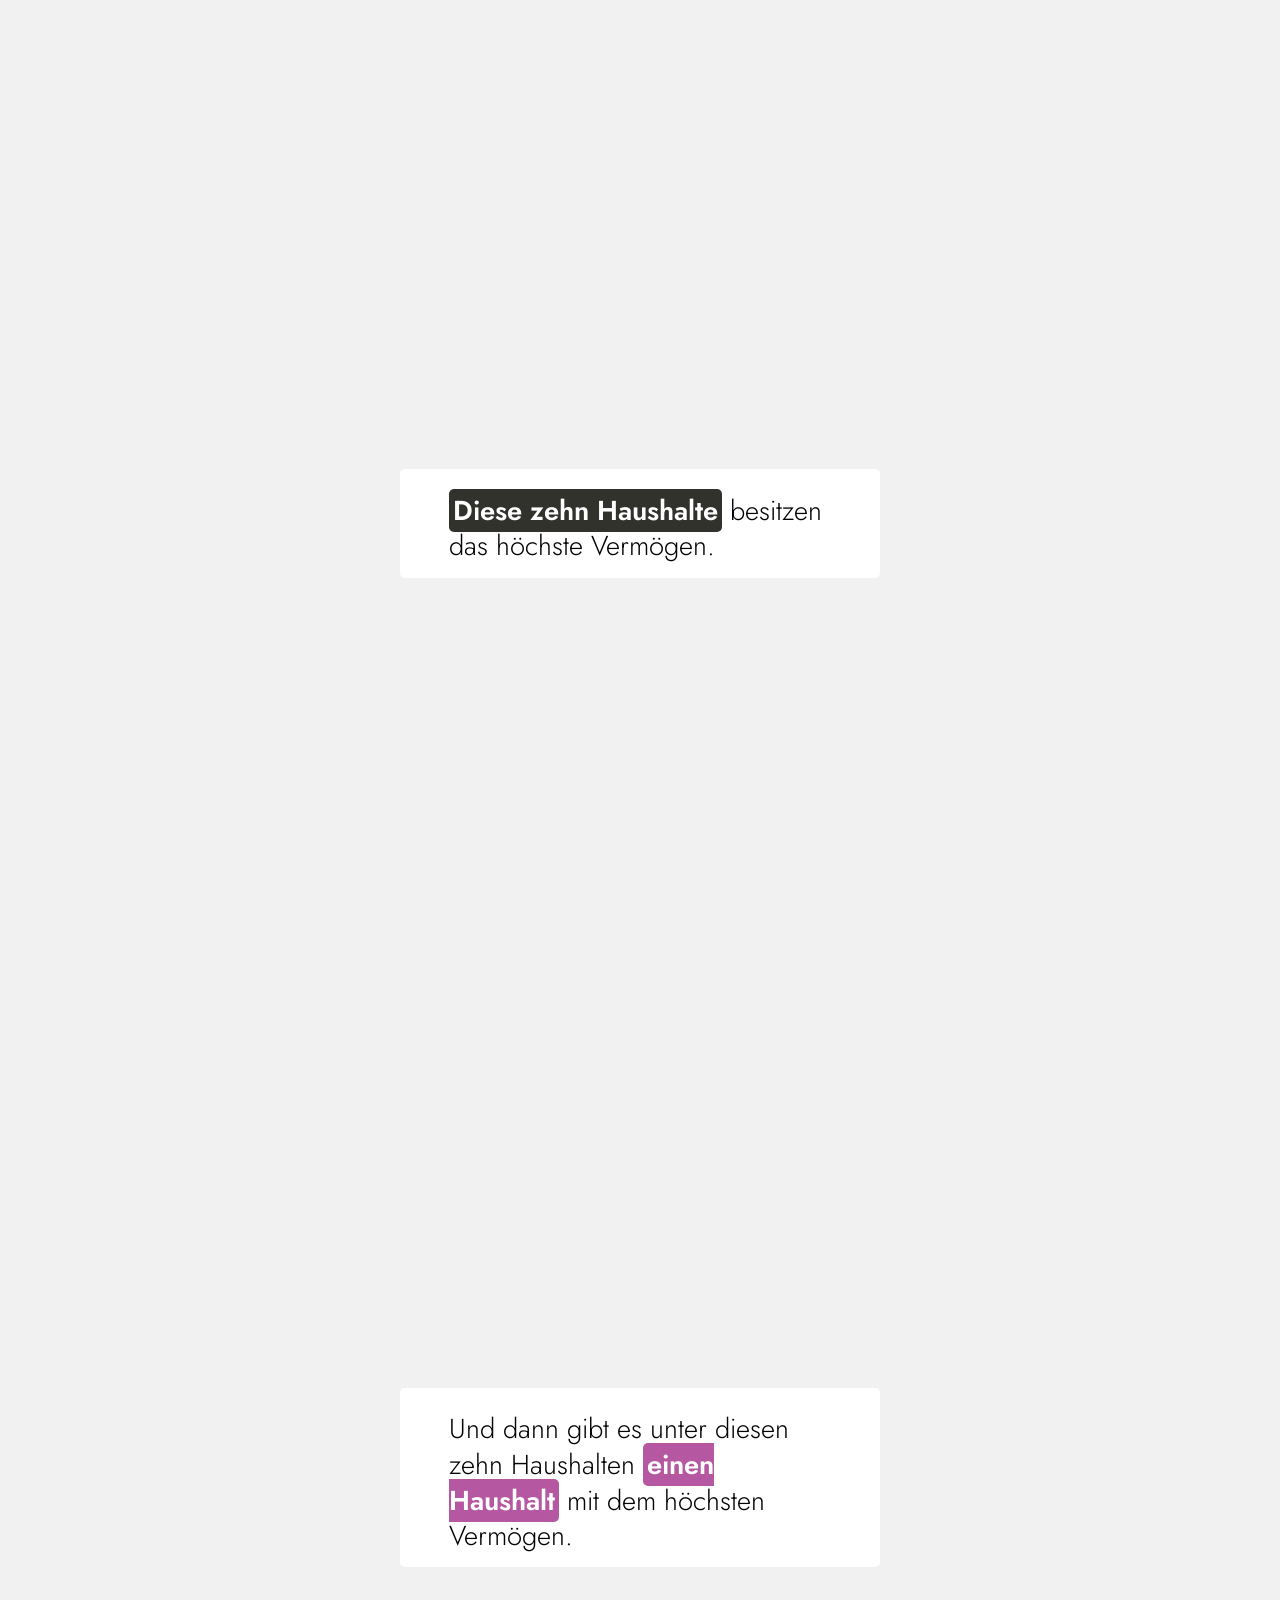
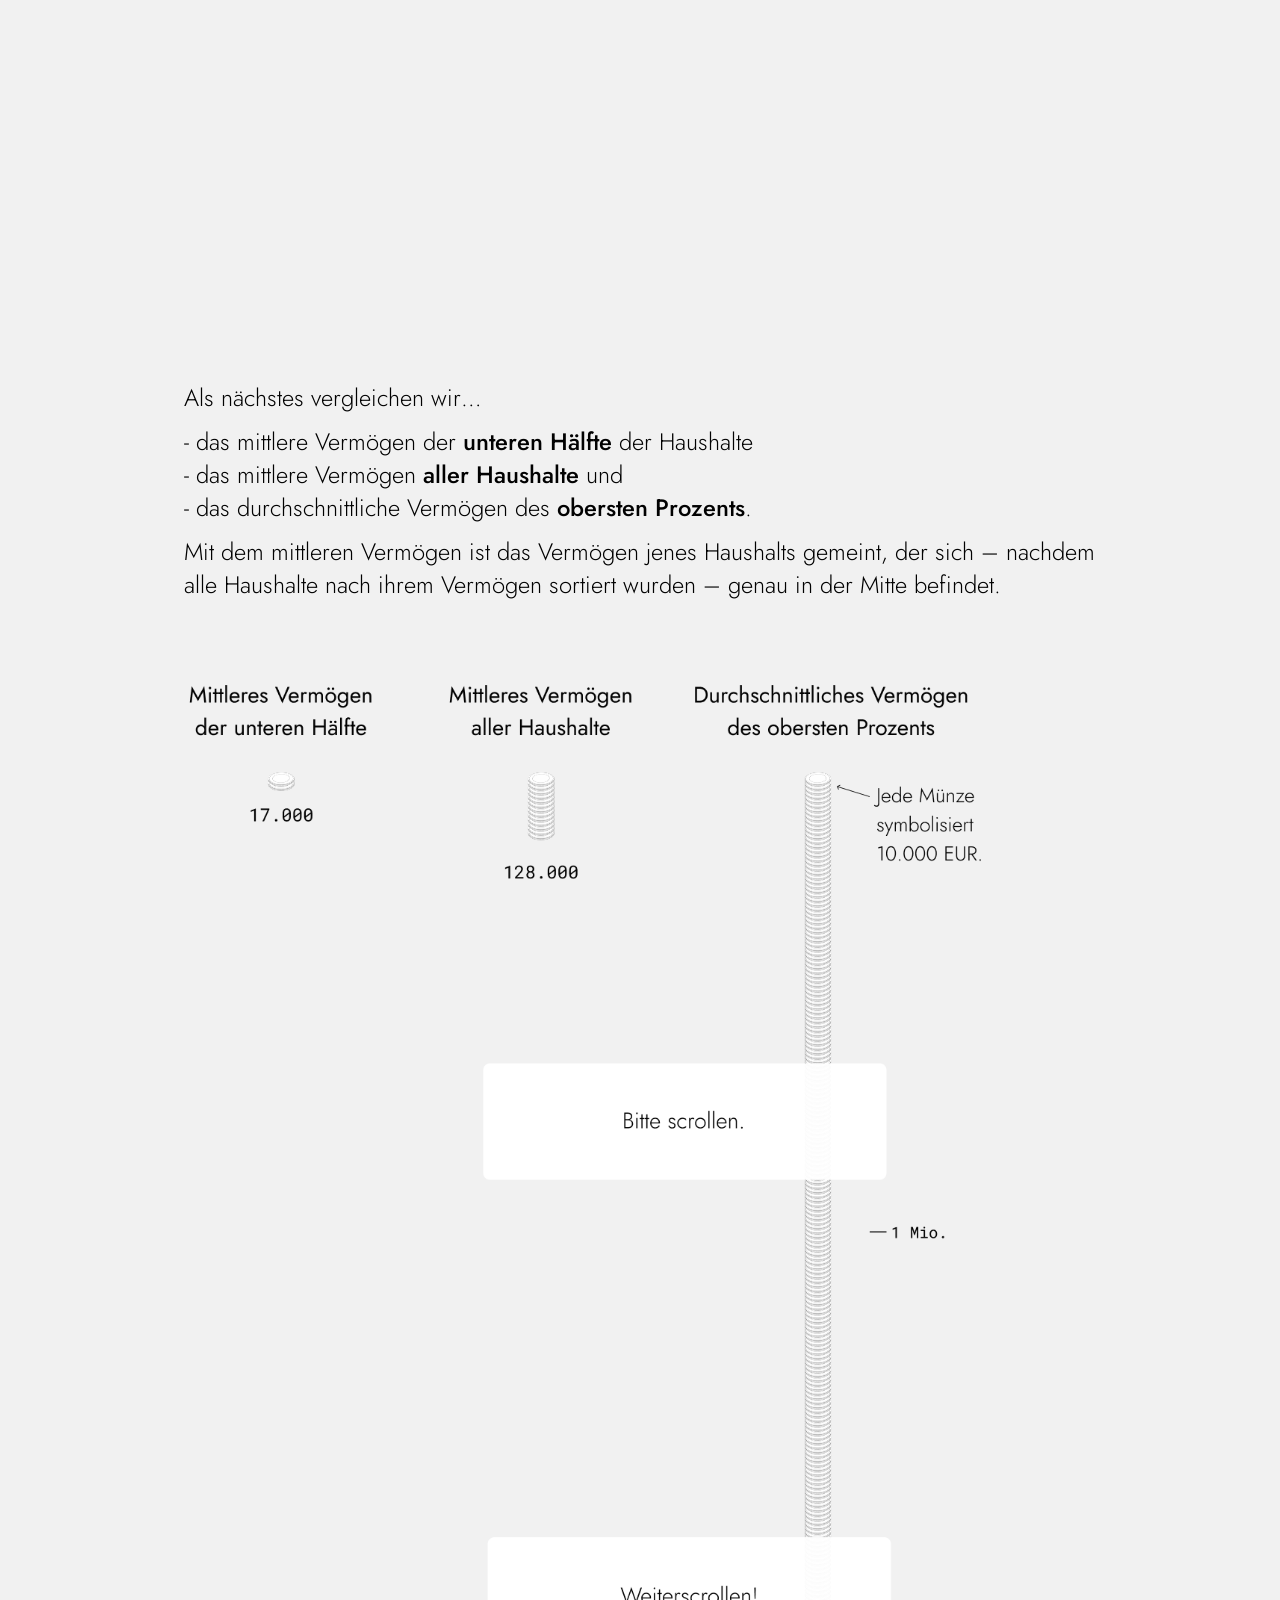
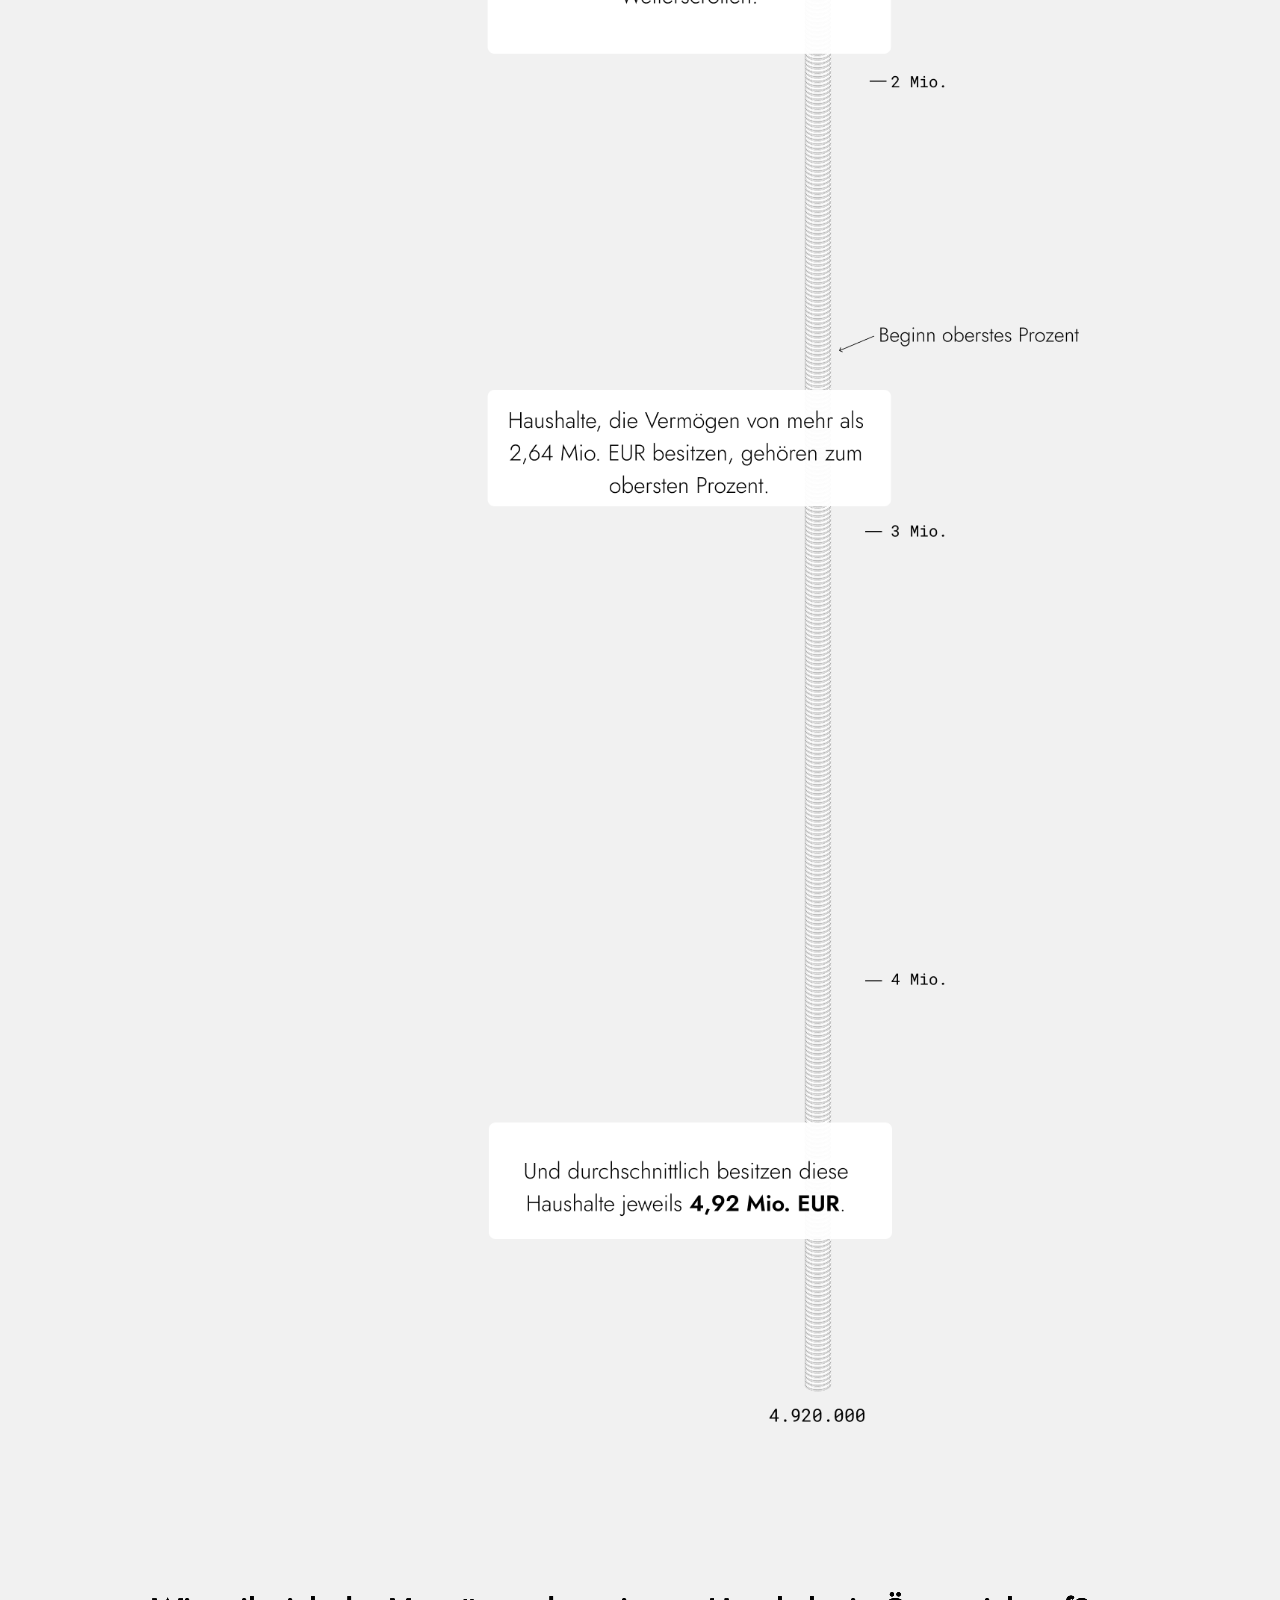
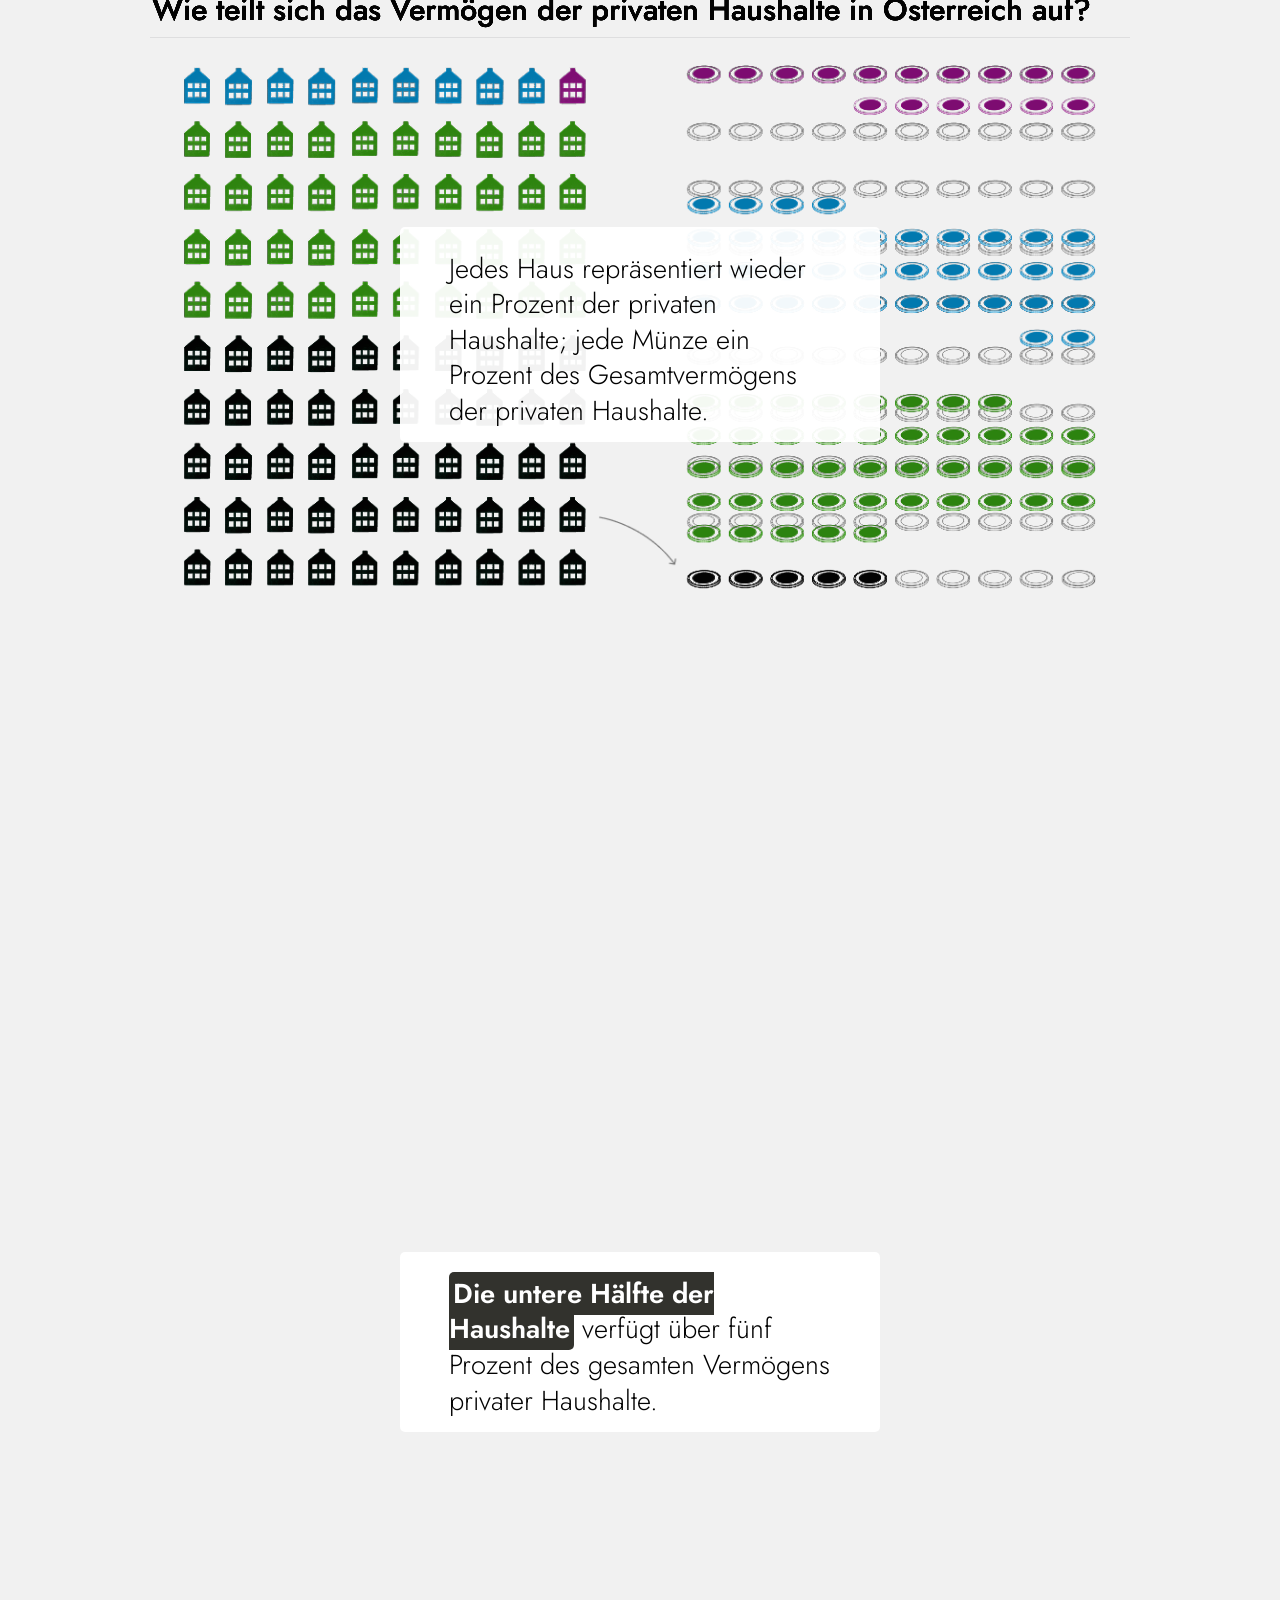
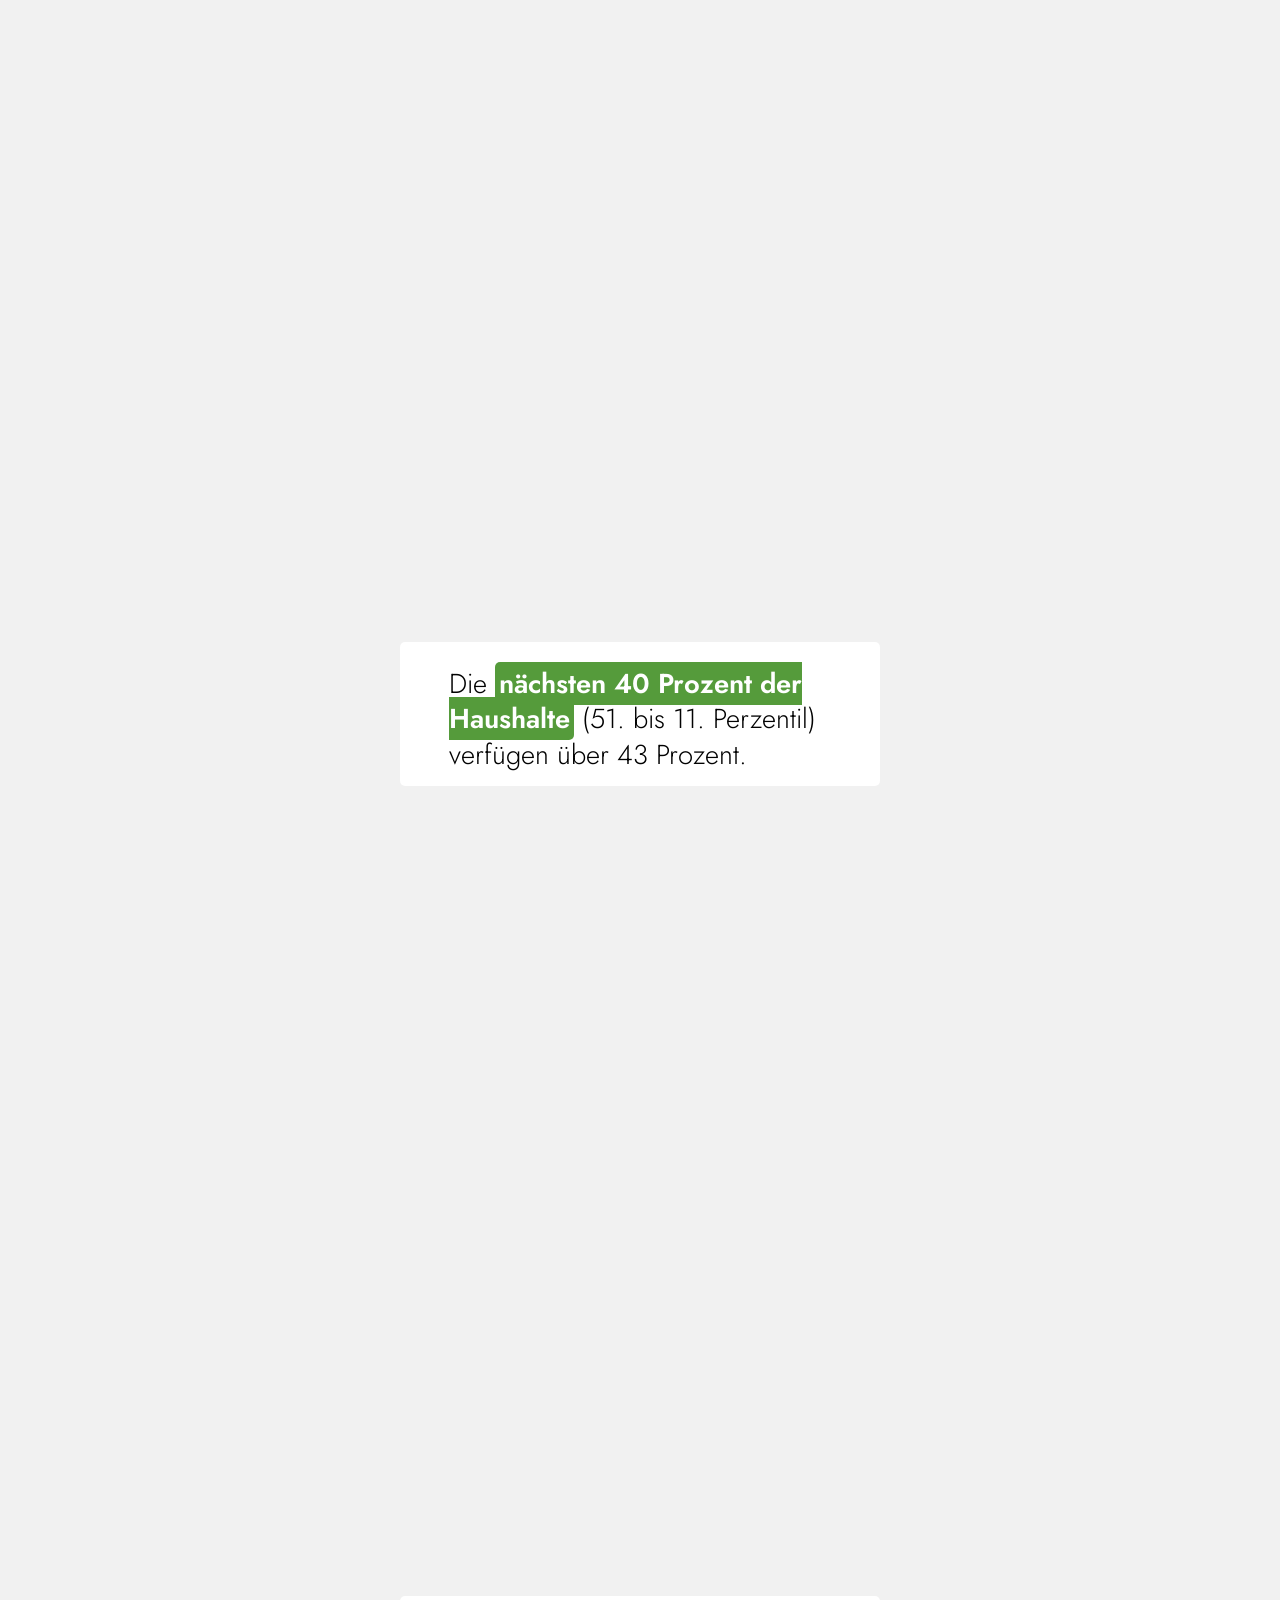
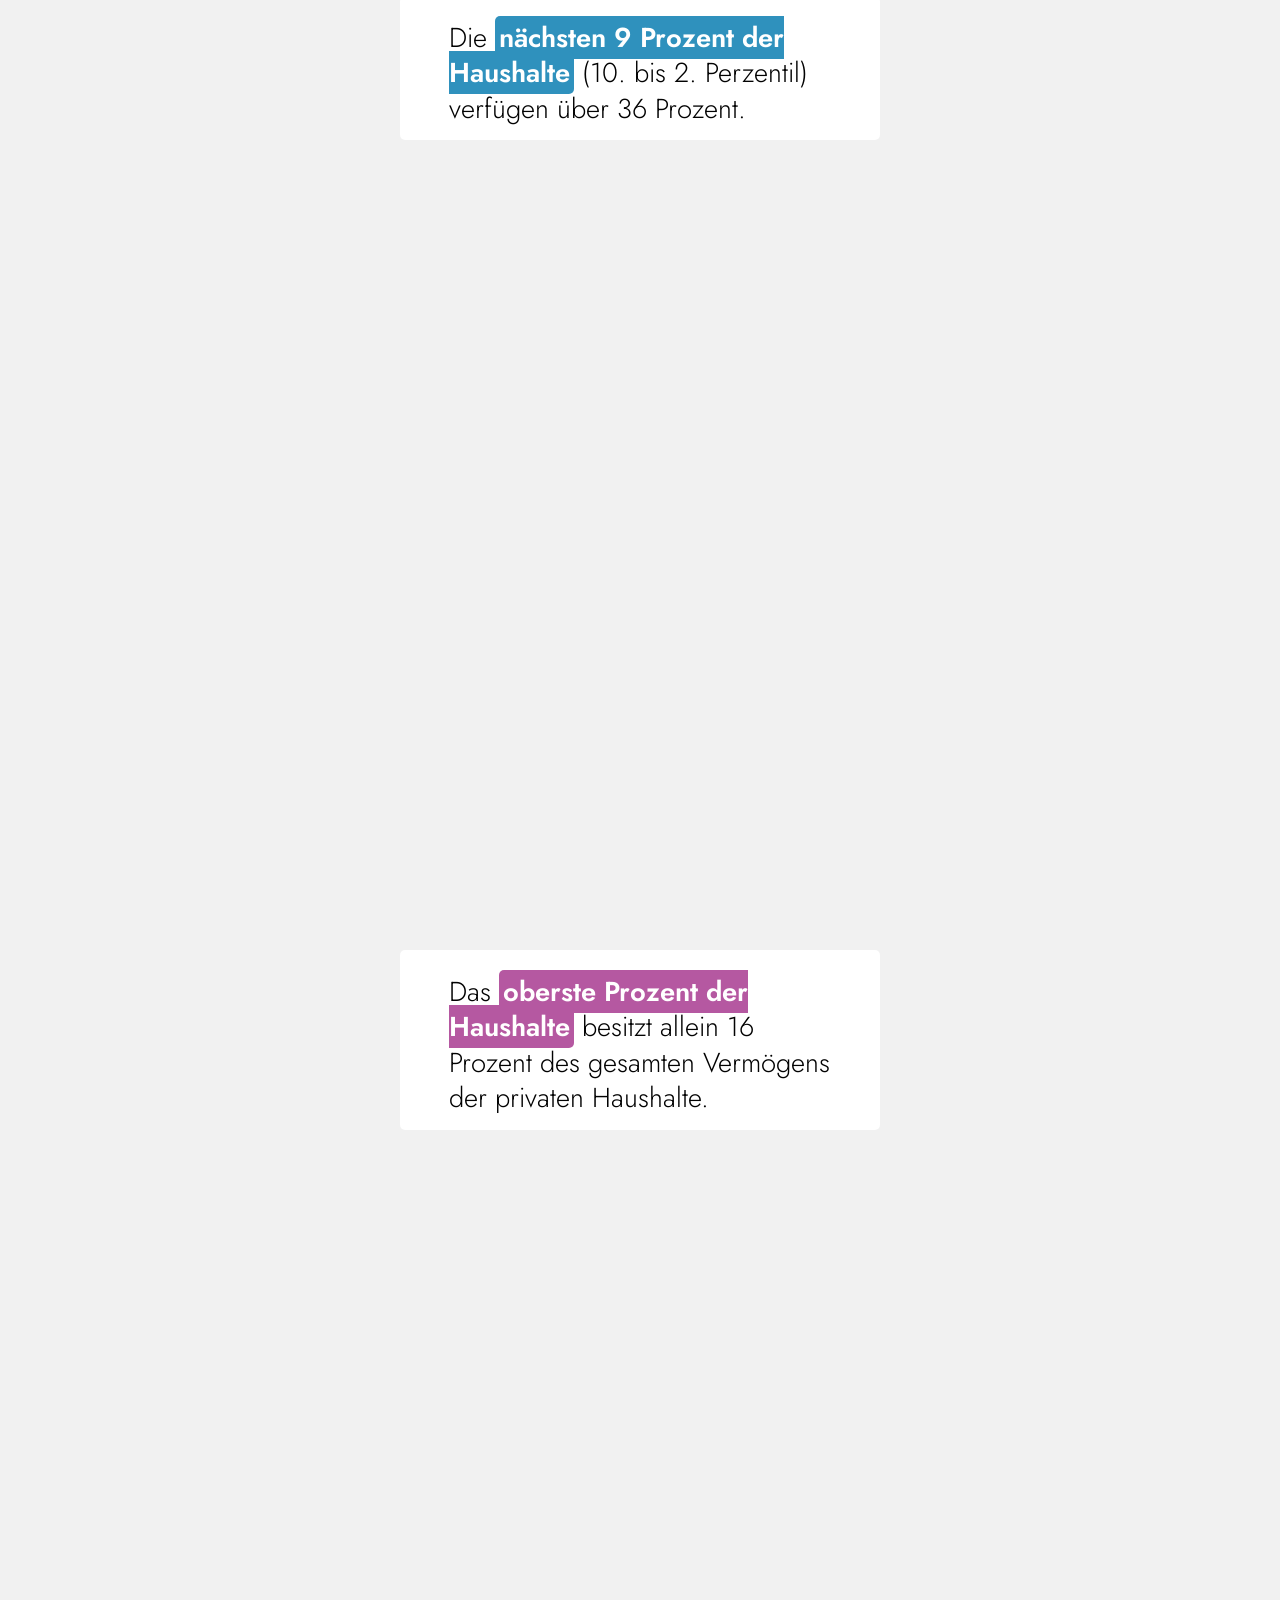
==== commit 1acbb99b: "Zeilenumbrüche" ====
--- a/neurath.html
+++ b/neurath.html
@@ -56,11 +56,11 @@
       <!-- user-provided yaml closeread style options -->
       <style>
         :root {
-          --cr-narrative-border-radius: 5px;
+          --cr-narrative-font-family: Jost;
+--cr-section-background-color: #F1F1F1;
 --cr-narrative-background-color-overlay: #FFFFFFF2;
+--cr-narrative-border-radius: 5px;
 --cr-narrative-text-color-overlay: black;
---cr-section-background-color: #F1F1F1;
---cr-narrative-font-family: Jost;
         }
       </style>
     
--- a/css/styles.css
+++ b/css/styles.css
@@ -65,15 +65,18 @@
 }
 
 .narrative p {
-  font-size: 1.2em;
+  font-size: clamp(0.9rem, 0.5rem + 2vw, 1.2em);
   font-weight: 400;
+  line-height: clamp(1.25, 1.3, 1.4) !important;
+  word-break: break-word;
+  hyphens: auto;
 }
 
 #quarto-document-content p {
   padding-top: 10px;
   line-height: 1.4;
   text-align: left;
-  font-size: clamp(1rem, 0.5rem + 2vw, 1.4em);
+  font-size: clamp(0.9rem, 0.5rem + 2vw, 1.4em);
   max-width: min(70ch, calc(100vw - 2rem));
   padding-inline: clamp(1rem, 4vw, 2rem);
 }
@@ -84,7 +87,7 @@
 }
 
 .page-full, section#quellen > p {
-  max-width: min(80%, calc(100vw - 2rem));
+  max-width: min(90%, calc(100vw - 2rem));
   margin: 2% auto;
   padding-inline: clamp(0.75rem, 3vw, 1rem);
 }
@@ -103,14 +106,6 @@
 em {
   font-weight: 500;
   font-style: normal;
-}
-
-.highlighted-text {
-  font-weight: 600;
-  background-color: var(--color-darkgrey);
-  color: white;
-  padding: 2px 4px;
-  border-radius: 5px;
 }
 
 a {
@@ -128,12 +123,18 @@
   padding: 0.375rem 0.5rem;
 }
 
-  
-
 a:hover {
   background-size: 100% 100%; /* Effekt beim Drüberfahren: Volle Markierung */
 }
 
+.highlighted-text {
+  font-weight: 600;
+  background-color: var(--color-darkgrey);
+  color: white;
+  padding: 2px 4px;
+  border-radius: 5px;
+}
+
 .highlighted-text-purple {
   background-color: var(--color-purple);
 }
@@ -157,9 +158,6 @@
 .highlighted-text-orange{
   background-color: var(--color-orange);
 }
-
-
-
 
 .highlighted-text-gradient-purple-blue {
   font-weight: 600;
@@ -186,13 +184,9 @@
 div.footer p {
   border-top: 1px solid #bbbbbb;
   margin: 4vh auto;
-}
-
-
-div.footer p {
   text-align: center;
   padding-top: 1vh;
-  font-size: 1em;
+  font-size: 0.9em !important;
 }
 
 
